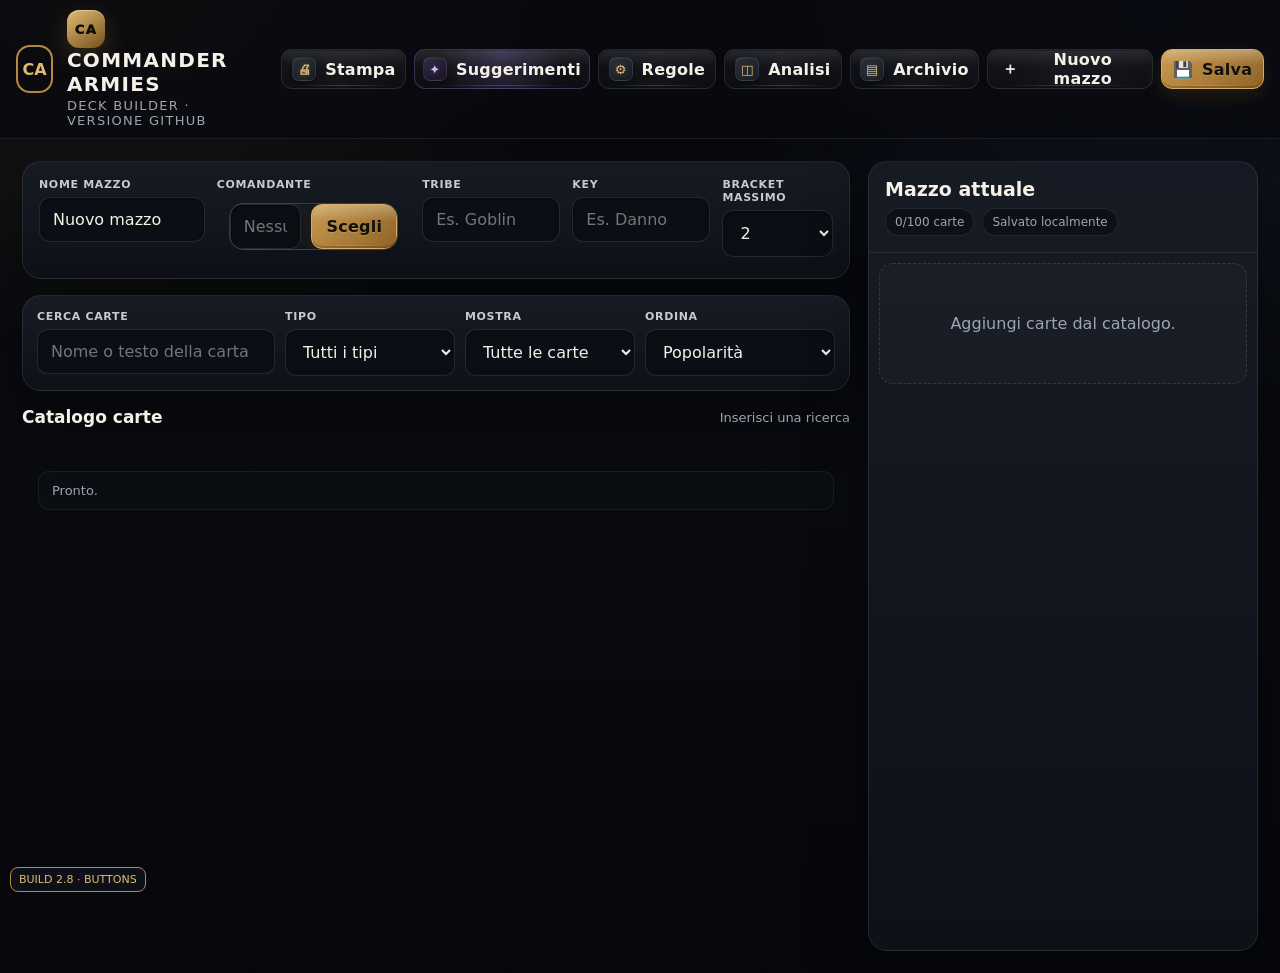
==== index.html @ be785c45 "Add files via upload" ====
<!doctype html>
<html lang="it">
<head>
<meta charset="UTF-8">
<meta name="viewport" content="width=device-width,initial-scale=1,viewport-fit=cover">
<meta name="theme-color" content="#0b0d12">
<title>Commander Armies</title>
<style>
:root{--bg:#090b10;--panel:#11141c;--panel2:#171b24;--line:#2d3340;--gold:#d5ad52;--gold2:#f0d58b;--text:#f4f0e6;--muted:#aaaebb;--shadow:0 16px 40px rgba(0,0,0,.35)}
*{box-sizing:border-box}html,body{margin:0;min-height:100%;background:radial-gradient(circle at 20% 0,#1a2030 0,#090b10 38%);color:var(--text);font-family:Inter,system-ui,-apple-system,BlinkMacSystemFont,"Segoe UI",sans-serif}button,input,select{font:inherit}button{cursor:pointer}.app{min-height:100vh}.topbar{position:sticky;top:0;z-index:30;display:flex;align-items:center;gap:14px;min-height:72px;padding:10px max(16px,env(safe-area-inset-left));border-bottom:1px solid var(--line);background:rgba(9,11,16,.92);backdrop-filter:blur(14px)}.brandmark{width:48px;height:48px;border:2px solid var(--gold);border-radius:14px;display:grid;place-items:center;color:var(--gold2);font-weight:900}.brand h1{font-size:20px;margin:0}.brand p{margin:2px 0 0;color:var(--muted);font-size:13px}.top-actions{margin-left:auto;display:flex;gap:8px}.btn{border:1px solid var(--line);background:var(--panel2);color:var(--text);border-radius:12px;padding:10px 14px}.btn.gold{background:linear-gradient(135deg,var(--gold),#9f762b);color:#111;font-weight:800;border-color:#e7c56f}.layout{display:grid;grid-template-columns:minmax(0,1fr) 390px;gap:18px;padding:18px;max-width:1680px;margin:auto}.panel{background:linear-gradient(180deg,rgba(23,27,36,.97),rgba(15,18,25,.97));border:1px solid var(--line);border-radius:18px;box-shadow:var(--shadow)}.setup{padding:16px;margin-bottom:16px}.setup-grid{display:grid;grid-template-columns:1.2fr 1.4fr 1fr 1fr .8fr;gap:12px}.field label{display:block;color:var(--muted);font-size:13px;margin:0 0 6px}.field input,.field select{width:100%;border:1px solid var(--line);background:#0d1016;color:var(--text);border-radius:12px;padding:12px 13px;outline:none}.commander-box{display:flex;gap:10px}.commander-box input{flex:1}.filters{padding:14px;display:grid;grid-template-columns:1fr 170px 170px 190px;gap:10px;margin-bottom:16px}.section-title{display:flex;align-items:center;justify-content:space-between;margin:0 0 10px}.section-title h2{font-size:17px;margin:0}.count{color:var(--muted);font-size:13px}.results{display:grid;grid-template-columns:repeat(auto-fill,minmax(170px,1fr));gap:12px}.card{overflow:hidden;background:#11151d;border:1px solid var(--line);border-radius:15px}.card img{display:block;width:100%;aspect-ratio:488/680;object-fit:cover;background:#20242c}.card-body{padding:10px}.card-name{font-weight:750;font-size:14px;min-height:36px}.card-type{color:var(--muted);font-size:12px;white-space:nowrap;overflow:hidden;text-overflow:ellipsis;margin:4px 0 10px}.card-actions{display:flex;gap:7px}.card-actions button{flex:1;padding:8px;border-radius:10px;border:1px solid var(--line);background:#1a1f29;color:var(--text)}.card-actions .add{background:linear-gradient(135deg,var(--gold),#aa7d2d);color:#111;font-weight:900}.deck{position:sticky;top:90px;height:calc(100vh - 110px);display:flex;flex-direction:column;overflow:hidden}.deck-head{padding:16px;border-bottom:1px solid var(--line)}.deck-head h2{margin:0;font-size:19px}.deck-meta{display:flex;gap:8px;flex-wrap:wrap;margin-top:8px}.pill{border:1px solid var(--line);background:#0d1016;border-radius:999px;padding:6px 9px;color:var(--muted);font-size:12px}.deck-list{overflow:auto;padding:10px 12px 90px}.group-title{position:sticky;top:0;background:#11141c;padding:9px 4px;color:var(--gold2);font-weight:800;border-bottom:1px solid var(--line)}.deck-row{display:grid;grid-template-columns:34px minmax(0,1fr) auto;gap:8px;align-items:center;padding:9px 2px;border-bottom:1px solid rgba(45,51,64,.65)}.qty{width:32px;height:32px;border-radius:9px;display:grid;place-items:center;background:#202632;color:var(--gold2);font-weight:800}.deck-card-name{white-space:nowrap;overflow:hidden;text-overflow:ellipsis;font-size:14px}.row-actions{display:flex;gap:5px}.iconbtn{width:31px;height:31px;border-radius:9px;border:1px solid var(--line);background:#191e27;color:var(--text)}.empty{padding:36px 18px;text-align:center;color:var(--muted)}.status{padding:10px 18px;color:var(--muted);font-size:13px}.modal{position:fixed;inset:0;z-index:100;background:rgba(0,0,0,.76);display:none;align-items:center;justify-content:center;padding:18px}.modal.open{display:flex}.modal-card{width:min(1040px,100%);max-height:88vh;display:flex;flex-direction:column;background:#11141c;border:1px solid var(--line);border-radius:18px;overflow:hidden}.modal-head{display:flex;align-items:center;gap:10px;padding:14px;border-bottom:1px solid var(--line)}.modal-head input{flex:1;padding:12px;border-radius:12px;border:1px solid var(--line);background:#0b0e14;color:var(--text)}.modal-results{overflow:auto;padding:14px;display:grid;grid-template-columns:repeat(auto-fill,minmax(160px,1fr));gap:12px}.loading{padding:30px;text-align:center;color:var(--muted)}.mobile-deck-button{display:none;position:fixed;right:16px;bottom:18px;z-index:60;border:0;border-radius:999px;padding:14px 18px;background:linear-gradient(135deg,var(--gold),#a77b2f);font-weight:900;color:#111;box-shadow:var(--shadow)}.badge{position:fixed;left:10px;bottom:8px;z-index:70;background:#0d1016;border:1px solid var(--gold);color:var(--gold2);padding:5px 8px;border-radius:8px;font-size:11px}
@media(max-width:1000px){.layout{grid-template-columns:1fr;padding:12px}.setup-grid{grid-template-columns:1fr 1fr}.deck{display:none;position:fixed;z-index:80;inset:0;top:0;height:100vh;border-radius:0}.deck.mobile-open{display:flex}.mobile-deck-button{display:block}.filters{grid-template-columns:1fr 1fr}.filters .search-field{grid-column:1/-1}}
@media(max-width:620px){.topbar{min-height:64px}.brandmark{width:42px;height:42px}.brand h1{font-size:17px}.brand p{display:none}.top-actions .label{display:none}.setup-grid{grid-template-columns:1fr}.filters{grid-template-columns:1fr}.filters .search-field{grid-column:auto}.results{grid-template-columns:repeat(2,minmax(0,1fr));gap:9px}.card-body{padding:8px}.card-name{font-size:13px}.card-type{font-size:11px}}

.validation-panel{padding:14px;margin-bottom:16px}
.validation-grid{display:grid;grid-template-columns:repeat(4,minmax(0,1fr));gap:9px}
.check{border:1px solid var(--line);border-radius:12px;padding:10px;background:#0d1016;font-size:13px}
.check.ok{border-color:rgba(91,209,139,.55)}
.check.bad{border-color:rgba(239,107,107,.55)}
.check b{display:block;margin-bottom:3px}
.check span{color:var(--muted);font-size:12px}
.archive-card{width:min(760px,100%)}
.archive-list{padding:14px;overflow:auto}
.archive-row{display:grid;grid-template-columns:minmax(0,1fr) auto;gap:10px;align-items:center;padding:12px;border:1px solid var(--line);border-radius:13px;margin-bottom:9px;background:#0d1016}
.archive-row h3{margin:0 0 3px;font-size:15px}.archive-row p{margin:0;color:var(--muted);font-size:12px}
.archive-actions{display:flex;gap:6px}
@media(max-width:800px){.validation-grid{grid-template-columns:1fr 1fr}}
@media(max-width:480px){.validation-grid{grid-template-columns:1fr}.archive-row{grid-template-columns:1fr}}


.detail-card{width:min(900px,100%)}
.detail-body{display:grid;grid-template-columns:minmax(220px,330px) 1fr;gap:18px;padding:18px;overflow:auto}
.detail-image-wrap img{width:100%;border-radius:16px;display:block;background:#20242c}
.detail-info{min-width:0}
.detail-line{display:grid;grid-template-columns:110px 1fr;gap:12px;padding:10px 0;border-bottom:1px solid var(--line)}
.detail-line span{color:var(--muted)}
.oracle-box{white-space:pre-wrap;line-height:1.45;padding:16px 0}
.legality-box{padding:12px;border:1px solid var(--line);border-radius:12px;background:#0d1016}
.legality-box.ok{border-color:rgba(91,209,139,.55)}
.legality-box.bad{border-color:rgba(239,107,107,.55)}
.card-copy{position:absolute;top:8px;right:8px;background:rgba(9,11,16,.9);border:1px solid var(--gold);color:var(--gold2);border-radius:999px;padding:5px 8px;font-size:12px;font-weight:900}
.card{position:relative}
.small-note{font-size:11px;color:var(--muted);margin-top:5px}
@media(max-width:700px){.detail-body{grid-template-columns:1fr}.detail-image-wrap{max-width:300px;margin:auto}}


.stats-card{width:min(900px,100%)}
.stats-body{padding:18px;overflow:auto}
.stats-summary{display:grid;grid-template-columns:repeat(4,minmax(0,1fr));gap:10px;margin-bottom:18px}
.stat-box{padding:14px;border:1px solid var(--line);border-radius:14px;background:#0d1016}
.stat-box b{display:block;font-size:23px;color:var(--gold2)}
.stat-box span{font-size:12px;color:var(--muted)}
.stats-section{margin-top:18px}.stats-section h3{font-size:15px;margin:0 0 10px}
.mana-curve{display:grid;grid-template-columns:repeat(8,1fr);gap:8px;align-items:end;min-height:190px;padding:14px;border:1px solid var(--line);border-radius:14px;background:#0d1016}
.mana-col{display:flex;flex-direction:column;align-items:center;justify-content:end;height:160px}
.mana-bar{width:100%;min-height:3px;border-radius:8px 8px 3px 3px;background:linear-gradient(180deg,var(--gold2),#8a6223)}
.mana-label{font-size:11px;color:var(--muted);margin-top:7px}.mana-value{font-size:11px;margin-bottom:5px}
.type-bars,.color-bars{display:grid;gap:8px}
.metric-row{display:grid;grid-template-columns:120px 1fr 38px;gap:10px;align-items:center}
.metric-name{font-size:12px;color:var(--muted)}
.metric-track{height:12px;border-radius:999px;background:#242a35;overflow:hidden}
.metric-fill{height:100%;background:linear-gradient(90deg,#8d6727,var(--gold2))}
.metric-value{text-align:right;font-size:12px}
.bulk-card{width:min(720px,100%)}
#bulkText{width:100%;min-height:360px;resize:vertical;background:#0b0e14;color:var(--text);border:1px solid var(--line);border-radius:14px;padding:14px;outline:none;font-family:ui-monospace,SFMono-Regular,Menlo,monospace}
#bulkText:focus{border-color:var(--gold)}
.bulk-progress{margin-top:10px;color:var(--muted);font-size:13px}
@media(max-width:650px){.stats-summary{grid-template-columns:1fr 1fr}.metric-row{grid-template-columns:90px 1fr 32px}}


.rules-card{width:min(900px,100%)}
.rules-body{padding:16px;overflow:auto}
.rules-tabs{display:flex;gap:8px;flex-wrap:wrap;margin-bottom:14px}
.rules-tabs .active{border-color:var(--gold);color:var(--gold2)}
.rule-pane{display:none}
.rule-pane.active{display:block}
.rule-pane h3{margin:0 0 6px}
.rule-pane textarea{width:100%;min-height:360px;resize:vertical;background:#0b0e14;color:var(--text);border:1px solid var(--line);border-radius:14px;padding:14px;outline:none;font-family:ui-monospace,SFMono-Regular,Menlo,monospace}
.rule-pane textarea:focus{border-color:var(--gold)}
.rule-reason{font-size:11px;color:var(--muted);margin-top:4px}
.legal-dot{display:inline-block;width:8px;height:8px;border-radius:50%;margin-right:6px}
.legal-dot.ok{background:var(--ok)}.legal-dot.bad{background:var(--bad)}.legal-dot.warn{background:var(--gold)}
.deck-row.invalid{background:rgba(239,107,107,.06)}
.deck-row.valid{background:rgba(91,209,139,.035)}
.validation-list{display:grid;gap:7px;margin-top:12px}
.validation-item{padding:9px 10px;border:1px solid var(--line);border-radius:10px;background:#0d1016}


.suggest-card{width:min(1180px,100%)}
.suggest-body{padding:16px;overflow:auto}
.bracket-pill{display:inline-block;border:1px solid var(--line);border-radius:999px;padding:3px 7px;font-size:10px;color:var(--gold2);margin-top:5px}


.print-card{width:min(760px,100%)}
.print-options{padding:16px;display:grid;grid-template-columns:1fr 1fr;gap:12px}
.print-option{text-align:left;padding:18px;border:1px solid var(--line);border-radius:14px;background:#0d1016;color:var(--text)}
.print-option:hover{border-color:var(--gold);transform:translateY(-1px)}
.print-option b{display:block;color:var(--gold2);margin-bottom:6px}
.print-option span{display:block;color:var(--muted);font-size:13px;line-height:1.4}
@media(max-width:620px){.print-options{grid-template-columns:1fr}}


/* BUILD 2.7 — VISUAL OVERHAUL */
:root{
  --bg:#080a0f;
  --surface:#11141b;
  --surface-2:#171b24;
  --surface-3:#202632;
  --text:#f5f1e8;
  --muted:#9da5b3;
  --line:rgba(255,255,255,.09);
  --gold:#b8893d;
  --gold2:#e0bb72;
  --ok:#61d49a;
  --bad:#f17878;
  --shadow:0 18px 60px rgba(0,0,0,.38);
}
html{scroll-behavior:smooth}
body.visual-overhaul{
  background:
    radial-gradient(circle at 10% -10%,rgba(184,137,61,.15),transparent 30%),
    radial-gradient(circle at 90% 0%,rgba(86,106,155,.12),transparent 28%),
    linear-gradient(180deg,#090b10,#080a0f 55%,#05070b);
  min-height:100vh;
}
body.visual-overhaul:before{
  content:"";
  position:fixed;inset:0;pointer-events:none;z-index:-1;
  background-image:linear-gradient(rgba(255,255,255,.018) 1px,transparent 1px),linear-gradient(90deg,rgba(255,255,255,.018) 1px,transparent 1px);
  background-size:34px 34px;
  mask-image:linear-gradient(to bottom,black,transparent 75%);
}
header{
  position:sticky;top:0;z-index:50;
  background:rgba(8,10,15,.78)!important;
  backdrop-filter:blur(18px);
  border-bottom:1px solid rgba(255,255,255,.08)!important;
  box-shadow:0 8px 30px rgba(0,0,0,.22);
}
.brand{
  letter-spacing:.08em;
  text-transform:uppercase;
}
.brand:before{
  content:"CA";
  display:grid;place-items:center;
  width:38px;height:38px;border-radius:12px;
  margin-right:11px;
  background:linear-gradient(145deg,#e2bd75,#76501b);
  color:#100d08;font-weight:1000;font-size:13px;
  box-shadow:inset 0 1px rgba(255,255,255,.35),0 8px 24px rgba(184,137,61,.25);
}
.build-badge{
  border:1px solid rgba(224,187,114,.25)!important;
  background:rgba(184,137,61,.1)!important;
  color:var(--gold2)!important;
}
.btn{
  min-height:40px;
  border-radius:11px!important;
  border:1px solid rgba(255,255,255,.09)!important;
  background:linear-gradient(180deg,rgba(255,255,255,.055),rgba(255,255,255,.025))!important;
  box-shadow:inset 0 1px rgba(255,255,255,.04);
  transition:.18s ease;
}
.btn:hover{transform:translateY(-1px);border-color:rgba(224,187,114,.38)!important}
.btn.gold{
  background:linear-gradient(135deg,#c99a4d,#8e6224)!important;
  color:#130f08!important;border-color:#d8ad63!important;font-weight:900;
}
main{max-width:1600px!important;padding:22px!important}
.panel{
  border-radius:19px!important;
  border:1px solid rgba(255,255,255,.085)!important;
  background:linear-gradient(180deg,rgba(24,28,37,.96),rgba(14,17,24,.98))!important;
  box-shadow:var(--shadow);
  overflow:hidden;
}
.panel-head{
  min-height:64px;
  padding:14px 17px!important;
  border-bottom:1px solid var(--line)!important;
  background:linear-gradient(180deg,rgba(255,255,255,.035),transparent);
}
.panel-head strong{font-size:15px;letter-spacing:.03em}
.field label{
  color:#c5cad3!important;
  font-size:11px!important;
  font-weight:800!important;
  letter-spacing:.06em;
  text-transform:uppercase;
}
input,select{
  min-height:44px!important;
  border-radius:11px!important;
  background:#0b0e14!important;
  border:1px solid rgba(255,255,255,.1)!important;
  color:var(--text)!important;
  box-shadow:inset 0 1px 4px rgba(0,0,0,.28);
}
input:focus,select:focus{
  border-color:rgba(224,187,114,.62)!important;
  box-shadow:0 0 0 3px rgba(184,137,61,.12)!important;
}
.setup{
  padding:16px!important;
  background:linear-gradient(180deg,rgba(184,137,61,.035),transparent);
}
.workspace{
  gap:18px!important;
  align-items:start;
}
.catalog-panel,.deck-panel{min-height:72vh}
.results{
  display:grid!important;
  grid-template-columns:repeat(auto-fill,minmax(190px,1fr))!important;
  gap:16px!important;
  padding:17px!important;
}
.card{
  border-radius:16px!important;
  background:linear-gradient(180deg,#1a1e27,#11151c)!important;
  border:1px solid rgba(255,255,255,.09)!important;
  box-shadow:0 12px 30px rgba(0,0,0,.3);
  overflow:hidden!important;
  transform:translateZ(0);
  transition:transform .2s ease,border-color .2s ease,box-shadow .2s ease;
}
.card:hover{
  transform:translateY(-4px);
  border-color:rgba(224,187,114,.38)!important;
  box-shadow:0 18px 38px rgba(0,0,0,.42);
}
.card>img{
  width:100%!important;
  aspect-ratio:488/680;
  object-fit:cover!important;
  background:#090b10;
}
.card-body{padding:12px!important}
.card-name{font-size:14px!important;font-weight:900!important;line-height:1.25}
.card-type{font-size:11px!important;min-height:28px;color:var(--muted)!important}
.card-actions{gap:8px!important;margin-top:10px!important}
.card-actions button{
  min-height:37px!important;border-radius:9px!important;
}
.card-actions .add{
  width:42px!important;font-size:20px!important;
  background:linear-gradient(135deg,#d3a653,#8b6025)!important;
  color:#130f08!important;
}
.card-copy{
  top:10px!important;right:10px!important;
  padding:6px 9px!important;
  box-shadow:0 5px 15px rgba(0,0,0,.35);
}
.bracket-pill{
  border:0!important;
  background:rgba(184,137,61,.12);
  padding:4px 8px!important;
}
.deck-panel{
  position:sticky;top:86px;
  max-height:calc(100vh - 108px);
  display:flex;flex-direction:column;
}
.deck-list{overflow:auto;padding:10px!important}
.deck-row{
  border-radius:11px!important;
  border:1px solid transparent!important;
  padding:10px!important;
  margin-bottom:6px;
  transition:.15s ease;
}
.deck-row:hover{background:rgba(255,255,255,.04)!important;border-color:rgba(255,255,255,.07)!important}
.deck-row.valid{border-left:3px solid rgba(97,212,154,.6)!important}
.deck-row.invalid{border-left:3px solid rgba(241,120,120,.7)!important}
.deck-card-name{font-weight:750!important;line-height:1.25}
.qty{
  width:31px;height:31px;border-radius:9px;
  display:grid;place-items:center;
  background:#090c11;color:var(--gold2);font-weight:900;
}
.iconbtn{
  width:31px!important;height:31px!important;border-radius:9px!important;
}
.commander-box{
  margin:12px!important;
  border-radius:15px!important;
  overflow:hidden;
  border:1px solid rgba(224,187,114,.24)!important;
  background:
    linear-gradient(135deg,rgba(184,137,61,.14),transparent 55%),
    #10141b!important;
}
.commander-box img{
  width:72px!important;height:100px!important;
  object-fit:cover!important;border-radius:10px!important;
  box-shadow:0 8px 22px rgba(0,0,0,.38);
}
.validation{
  margin:10px 12px 12px!important;
  border-radius:14px!important;
  background:#0b0e14!important;
}
.modal{
  backdrop-filter:blur(10px);
  background:rgba(2,4,8,.74)!important;
}
.modal-card{
  border-radius:21px!important;
  border:1px solid rgba(255,255,255,.12)!important;
  background:linear-gradient(180deg,#191e28,#0f1219)!important;
  box-shadow:0 30px 90px rgba(0,0,0,.62)!important;
}
.modal-head{
  min-height:68px;
  background:linear-gradient(180deg,rgba(255,255,255,.045),transparent);
}
.status{
  margin:0 16px 15px!important;
  padding:11px 13px!important;
  border-radius:11px;
  background:#0a0d12;
  border:1px solid rgba(255,255,255,.06);
}
.empty{
  grid-column:1/-1;
  padding:50px 20px!important;
  border:1px dashed rgba(255,255,255,.12);
  border-radius:14px;
  background:rgba(255,255,255,.018);
}
::-webkit-scrollbar{width:10px;height:10px}
::-webkit-scrollbar-track{background:#090b10}
::-webkit-scrollbar-thumb{background:#2a303b;border-radius:999px;border:2px solid #090b10}
::-webkit-scrollbar-thumb:hover{background:#3a4350}

/* mobile app-like navigation */
.mobile-nav{display:none}
@media(max-width:920px){
  body{padding-bottom:74px}
  header .actions .label{display:none}
  header .actions{gap:6px}
  header .actions .btn{width:42px;padding:0!important;font-size:0}
  header .actions .btn:first-letter{font-size:17px}
  main{padding:12px!important}
  .workspace{display:block!important}
  .catalog-panel,.deck-panel{min-height:auto}
  .deck-panel{
    position:relative;top:auto;max-height:none;margin-top:14px;
  }
  .results{grid-template-columns:repeat(2,minmax(0,1fr))!important;gap:10px!important;padding:10px!important}
  .card-body{padding:10px!important}
  .card-name{font-size:12px!important}
  .card-type{display:none}
  .card-actions button:first-child{font-size:11px}
  .setup{grid-template-columns:1fr 1fr!important}
  .mobile-nav{
    display:grid;grid-template-columns:1fr 1fr;
    position:fixed;left:10px;right:10px;bottom:10px;z-index:90;
    padding:7px;border-radius:17px;
    background:rgba(14,17,23,.9);backdrop-filter:blur(18px);
    border:1px solid rgba(255,255,255,.1);
    box-shadow:0 15px 45px rgba(0,0,0,.5);
  }
  .mobile-nav button{
    min-height:48px;border:0;background:transparent;color:var(--muted);font-weight:850;border-radius:12px;
  }
  .mobile-nav button.active{background:rgba(184,137,61,.15);color:var(--gold2)}
  body.mobile-deck .catalog-panel{display:none}
  body:not(.mobile-deck) .deck-panel{display:none}
}
@media(max-width:520px){
  header{padding:8px 10px!important}
  .brand{font-size:13px}
  .brand:before{width:34px;height:34px}
  .build-badge{display:none}
  .setup{grid-template-columns:1fr!important}
  .results{grid-template-columns:repeat(2,minmax(0,1fr))!important}
  .card-actions button:first-child{display:none}
  .card-actions .add{width:100%!important}
  .commander-box img{width:60px!important;height:84px!important}
}


/* BUILD 2.8 — GRAPHICAL BUTTON SYSTEM */
.btn{
  position:relative;
  display:inline-flex;
  align-items:center;
  justify-content:center;
  gap:9px;
  padding:0 14px!important;
  font-weight:850!important;
  letter-spacing:.015em;
  overflow:hidden;
  isolation:isolate;
}
.btn:before{
  content:"";
  position:absolute;
  inset:1px;
  border-radius:9px;
  background:
    linear-gradient(180deg,rgba(255,255,255,.08),transparent 42%),
    linear-gradient(90deg,transparent,rgba(255,255,255,.025),transparent);
  pointer-events:none;
  z-index:-1;
}
.btn:after{
  content:"";
  position:absolute;
  left:10%;right:10%;bottom:2px;
  height:1px;
  background:linear-gradient(90deg,transparent,rgba(224,187,114,.55),transparent);
  opacity:.45;
}
.btn:active{
  transform:translateY(1px)!important;
  box-shadow:inset 0 3px 7px rgba(0,0,0,.42)!important;
}
.btn-icon .ui-icon{
  display:grid;
  place-items:center;
  width:24px;height:24px;
  border-radius:7px;
  background:linear-gradient(145deg,#2b303a,#151922);
  border:1px solid rgba(255,255,255,.08);
  color:var(--gold2);
  text-shadow:0 1px 6px rgba(224,187,114,.25);
  box-shadow:inset 0 1px rgba(255,255,255,.06),0 3px 8px rgba(0,0,0,.28);
  font-size:13px;
  flex:0 0 auto;
}
.btn-arcane{
  border-color:rgba(128,109,194,.35)!important;
  background:
    radial-gradient(circle at 50% 0%,rgba(145,119,231,.22),transparent 65%),
    linear-gradient(180deg,rgba(255,255,255,.055),rgba(255,255,255,.025))!important;
}
.btn-arcane .ui-icon{
  color:#c9b8ff;
  background:linear-gradient(145deg,#312a49,#171421);
}
.btn.gold{
  text-shadow:0 1px rgba(255,255,255,.15);
  box-shadow:
    inset 0 1px rgba(255,255,255,.28),
    inset 0 -2px rgba(65,39,9,.28),
    0 7px 18px rgba(110,72,19,.26)!important;
}
.btn.gold:before{
  background:
    linear-gradient(180deg,rgba(255,255,255,.25),transparent 38%),
    repeating-linear-gradient(120deg,rgba(255,255,255,.025) 0 2px,transparent 2px 5px);
}
.btn-emblem:before{
  content:"◆";
  position:static;
  display:inline-grid;
  place-items:center;
  width:20px;height:20px;
  color:#2a1b08;
  font-size:10px;
  background:none;
}
.btn-action{
  border-color:rgba(224,187,114,.2)!important;
}
.card-actions .add{
  position:relative;
  border-radius:10px!important;
  border:1px solid #d5ab63!important;
  box-shadow:
    inset 0 1px rgba(255,255,255,.28),
    inset 0 -2px rgba(59,34,4,.3),
    0 6px 15px rgba(105,68,18,.28)!important;
  text-shadow:0 1px rgba(255,255,255,.18);
}
.card-actions .add:before{
  content:"+";
  font-size:23px;
  line-height:1;
}
.card-actions .add{
  font-size:0!important;
}
.card-actions .add:hover{
  filter:brightness(1.08);
  transform:translateY(-1px);
}
.iconbtn{
  position:relative;
  display:grid!important;
  place-items:center;
  border:1px solid rgba(255,255,255,.11)!important;
  background:linear-gradient(180deg,#282d37,#161a21)!important;
  color:#e8e4da!important;
  box-shadow:inset 0 1px rgba(255,255,255,.06),0 3px 8px rgba(0,0,0,.22);
  font-weight:900!important;
}
.iconbtn:hover{
  border-color:rgba(224,187,114,.38)!important;
  color:var(--gold2)!important;
}
.print-option{
  position:relative;
  overflow:hidden;
  min-height:120px;
  transition:.2s ease;
}
.print-option:before{
  content:"";
  position:absolute;
  width:72px;height:72px;
  right:-18px;bottom:-18px;
  border-radius:50%;
  background:radial-gradient(circle,rgba(184,137,61,.18),transparent 70%);
}
.print-option:hover{
  transform:translateY(-3px);
  box-shadow:0 14px 28px rgba(0,0,0,.28);
}
.rules-tabs .btn.active{
  background:
    linear-gradient(180deg,rgba(184,137,61,.24),rgba(184,137,61,.1))!important;
  border-color:rgba(224,187,114,.5)!important;
  color:var(--gold2)!important;
  box-shadow:inset 0 1px rgba(255,255,255,.09),0 5px 14px rgba(0,0,0,.2);
}
.mobile-nav button{
  display:flex;
  flex-direction:column;
  align-items:center;
  justify-content:center;
  gap:3px;
  font-size:11px;
}
.mobile-icon{
  display:block;
  font-size:19px;
  line-height:1;
}
.mobile-nav button.active{
  box-shadow:inset 0 0 0 1px rgba(224,187,114,.18);
}
@media(max-width:920px){
  header .actions .btn{
    font-size:initial!important;
  }
  header .actions .btn .ui-icon{
    width:27px;height:27px;
  }
  header .actions .btn .label{
    display:none;
  }
}

</style>
</head>
<body class="visual-overhaul">
<div class="app">
<header class="topbar"><div class="brandmark">CA</div><div class="brand"><h1>Commander Armies</h1><p>Deck builder · versione GitHub</p></div><div class="top-actions"><button class="btn btn-icon" id="printBtn"><span class="ui-icon">🖨</span><span class="label">Stampa</span></button>
      <button class="btn btn-icon btn-arcane" id="suggestBtn"><span class="ui-icon">✦</span><span class="label">Suggerimenti</span></button>
      <button class="btn btn-icon" id="rulesBtn"><span class="ui-icon">⚙</span><span class="label">Regole</span></button>
      <button class="btn btn-icon" id="statsBtn"><span class="ui-icon">◫</span><span class="label">Analisi</span></button>
      <button class="btn btn-icon" id="archiveBtn"><span class="ui-icon">▤</span><span class="label">Archivio</span></button>
      <button class="btn" id="newDeckBtn">＋ <span class="label">Nuovo mazzo</span></button><button class="btn gold" id="saveBtn">💾 <span class="label">Salva</span></button></div></header>
<main class="layout">
<section>
<div class="panel setup"><div class="setup-grid">
<div class="field"><label>Nome mazzo</label><input id="deckName" value="Nuovo mazzo"></div>
<div class="field"><label>Comandante</label><div class="commander-box"><input id="commanderName" placeholder="Nessun comandante" readonly><button class="btn gold" id="chooseCommanderBtn">Scegli</button></div></div>
<div class="field"><label>Tribe</label><input id="tribe" placeholder="Es. Goblin"></div>
<div class="field"><label>Key</label><input id="key" placeholder="Es. Danno"></div>
          <div class="field"><label>Bracket massimo</label><select id="bracket"><option value="1">1</option><option value="2" selected>2</option><option value="3">3</option><option value="4">4</option><option value="5">5</option></select></div>
</div></div>
<div class="panel filters"><div class="field search-field"><label>Cerca carte</label><input id="searchInput" placeholder="Nome o testo della carta"></div><div class="field"><label>Tipo</label><select id="typeFilter"><option value="">Tutti i tipi</option><option value="creature">Creature</option><option value="artifact">Artefatti</option><option value="enchantment">Incantesimi</option><option value="instant">Istantanei</option><option value="sorcery">Stregonerie</option><option value="planeswalker">Planeswalker</option><option value="land">Terre</option></select></div><div class="field"><label>Mostra</label><select id="validityFilter"><option value="">Tutte le carte</option><option value="valid">Solo valide</option><option value="invalid">Solo da controllare</option></select></div>
        <div class="field"><label>Ordina</label><select id="sortFilter"><option value="edhrec">Popolarità</option><option value="name">Nome</option><option value="cmc">Valore di mana</option><option value="released">Più recenti</option></select></div></div>
<div class="section-title"><h2>Catalogo carte</h2><span class="count" id="resultCount">Inserisci una ricerca</span></div><div class="results" id="results"></div><div class="status" id="status">Pronto.</div>
</section>
<aside class="panel deck" id="deckPanel"><div class="deck-head"><div style="display:flex;align-items:center;gap:8px"><div style="flex:1"><h2>Mazzo attuale</h2><div class="deck-meta"><span class="pill" id="deckCount">0/100 carte</span><span class="pill" id="saveState">Salvato localmente</span></div></div><button class="btn" id="closeDeckBtn" style="display:none">✕</button></div></div><div class="deck-list" id="deckList"><div class="empty">Aggiungi carte dal catalogo.</div></div></aside>
</main>
<button class="mobile-deck-button" id="mobileDeckBtn">Mazzo · <span id="mobileDeckCount">0</span>/100</button><div class="badge">BUILD 2.8 · BUTTONS</div>
</div>
<div class="modal" id="commanderModal"><div class="modal-card"><div class="modal-head"><input id="commanderSearch" placeholder="Cerca un comandante..."><select id="colorFilter" class="btn"><option value="">Tutti i colori</option><option value="W">Bianco</option><option value="U">Blu</option><option value="B">Nero</option><option value="R">Rosso</option><option value="G">Verde</option><option value="C">Incolore</option></select><button class="btn" id="closeModalBtn">✕</button></div><div class="modal-results" id="commanderResults"><div class="loading">Scrivi almeno 2 lettere per cercare.</div></div></div></div>






<div class="modal" id="printModal">
  <div class="modal-card print-card">
    <div class="modal-head">
      <div style="flex:1">
        <strong>Stampa ed esportazione</strong>
        <div style="font-size:12px;color:var(--muted);margin-top:3px">Decklist, proxy e report</div>
      </div>
      <button class="btn" id="closePrintBtn">✕</button>
    </div>
    <div class="print-options">
      <button class="print-option" id="printDecklistBtn">
        <b>Decklist stampabile</b>
        <span>Lista ordinata con comandante, Tribe, Key e bracket.</span>
      </button>
      <button class="print-option" id="printProxyBtn">
        <b>Foglio proxy</b>
        <span>Griglia di immagini pronta per la stampa.</span>
      </button>
      <button class="print-option" id="printValidationBtn">
        <b>Report di validazione</b>
        <span>Carte valide, non valide e relativa motivazione.</span>
      </button>
      <button class="print-option" id="exportFullBtn">
        <b>Esporta mazzo completo</b>
        <span>File JSON con mazzo e regole locali.</span>
      </button>
    </div>
  </div>
</div>

<div class="modal" id="suggestModal">
  <div class="modal-card suggest-card">
    <div class="modal-head">
      <div style="flex:1">
        <strong>Suggerimenti Commander Armies</strong>
        <div style="font-size:12px;color:var(--muted);margin-top:3px">Basati su Tribe, Key e comandante</div>
      </div>
      <button class="btn gold btn-emblem" id="refreshSuggestionsBtn">Aggiorna</button>
      <button class="btn" id="closeSuggestBtn">✕</button>
    </div>
    <div class="suggest-body">
      <div id="suggestStatus" class="status">Configura Tribe e Key per ottenere suggerimenti.</div>
      <div class="results" id="suggestResults"></div>
    </div>
  </div>
</div>

<div class="modal" id="rulesModal">
  <div class="modal-card rules-card">
    <div class="modal-head">
      <div style="flex:1">
        <strong>Regole Commander Armies</strong>
        <div style="font-size:12px;color:var(--muted);margin-top:3px">Database locale amministrabile</div>
      </div>
      <button class="btn" id="resetRulesBtn">Ripristina</button>
      <button class="btn gold btn-emblem" id="saveRulesBtn">Salva regole</button>
      <button class="btn" id="closeRulesBtn">✕</button>
    </div>
    <div class="rules-body">
      <div class="rules-tabs">
        <button class="btn active" data-rule-tab="keys">Keys</button>
        <button class="btn" data-rule-tab="evergreen">Evergreen</button>
        <button class="btn" data-rule-tab="aliases">Alias</button>
        <button class="btn" data-rule-tab="exceptions">Eccezioni</button>
        <button class="btn" data-rule-tab="banlist">Banlist</button>
        <button class="btn" data-rule-tab="brackets">Bracket</button>
      </div>
      <div class="rule-pane active" id="rule-keys">
        <h3>Keys</h3>
        <p class="small-note">Una riga per Key. Formato: Nome | termini separati da virgola</p>
        <textarea id="keysText"></textarea>
      </div>
      <div class="rule-pane" id="rule-evergreen">
        <h3>Evergreen</h3>
        <p class="small-note">Una carta per riga. Queste carte sono sempre ammesse.</p>
        <textarea id="evergreenText"></textarea>
      </div>
      <div class="rule-pane" id="rule-aliases">
        <h3>Alias di Tribe</h3>
        <p class="small-note">Formato: Tribe | alias1, alias2</p>
        <textarea id="aliasesText"></textarea>
      </div>
      <div class="rule-pane" id="rule-exceptions">
        <h3>Eccezioni</h3>
        <p class="small-note">Formato: Nome carta | allow oppure deny</p>
        <textarea id="exceptionsText"></textarea>
      </div>
      <div class="rule-pane" id="rule-banlist">
        <h3>Banlist</h3>
        <p class="small-note">Una carta per riga.</p>
        <textarea id="banlistText"></textarea>
      </div>
      <div class="rule-pane" id="rule-brackets">
        <h3>Bracket delle carte</h3>
        <p class="small-note">Formato: Nome carta | numero bracket</p>
        <textarea id="bracketsText"></textarea>
      </div>
    </div>
  </div>
</div>

<div class="modal" id="statsModal">
  <div class="modal-card stats-card">
    <div class="modal-head">
      <div style="flex:1"><strong>Analisi del mazzo</strong><div style="font-size:12px;color:var(--muted);margin-top:3px">Statistiche aggiornate automaticamente</div></div>
      <button class="btn" id="closeStatsBtn">✕</button>
    </div>
    <div class="stats-body">
      <div class="stats-summary" id="statsSummary"></div>
      <div class="stats-section"><h3>Curva di mana</h3><div class="mana-curve" id="manaCurve"></div></div>
      <div class="stats-section"><h3>Tipi di carta</h3><div class="type-bars" id="typeBars"></div></div>
      <div class="stats-section"><h3>Distribuzione colori</h3><div class="color-bars" id="colorBars"></div></div>
    </div>
  </div>
</div>

<div class="modal" id="bulkModal">
  <div class="modal-card bulk-card">
    <div class="modal-head">
      <div style="flex:1"><strong>Importa una lista</strong><div style="font-size:12px;color:var(--muted);margin-top:3px">Formato: 1 Nome della carta</div></div>
      <button class="btn gold btn-emblem" id="runBulkImportBtn">Importa</button>
      <button class="btn" id="closeBulkBtn">✕</button>
    </div>
    <div style="padding:16px">
      <textarea id="bulkText" placeholder="1 Sol Ring&#10;1 Arcane Signet&#10;10 Swamp"></textarea>
      <div class="bulk-progress" id="bulkProgress">Le carte verranno cercate su Scryfall.</div>
    </div>
  </div>
</div>

<div class="modal" id="cardModal">
  <div class="modal-card detail-card">
    <div class="modal-head">
      <div style="flex:1"><strong id="detailTitle">Dettagli carta</strong></div>
      <button class="btn gold" id="detailAddBtn">＋ Aggiungi</button>
      <button class="btn" id="closeCardModalBtn">✕</button>
    </div>
    <div class="detail-body">
      <div class="detail-image-wrap"><img id="detailImage" alt=""></div>
      <div class="detail-info">
        <div class="detail-line"><span>Tipo</span><b id="detailType"></b></div>
        <div class="detail-line"><span>Costo</span><b id="detailMana"></b></div>
        <div class="detail-line"><span>Identità</span><b id="detailIdentity"></b></div>
        <div class="oracle-box" id="detailOracle"></div>
        <div class="legality-box" id="detailLegality"></div>
      </div>
    </div>
  </div>
</div>

<div class="modal" id="archiveModal">
  <div class="modal-card archive-card">
    <div class="modal-head">
      <div style="flex:1">
        <strong>Archivio mazzi</strong>
        <div style="font-size:12px;color:var(--muted);margin-top:3px">Salvati sul dispositivo</div>
      </div>
      <button class="btn btn-action" id="exportTxtBtn">Esporta lista</button>
      <button class="btn btn-action" id="bulkImportBtn">Importa lista</button>
      <button class="btn btn-action" id="exportBtn">Esporta JSON</button>
      <label class="btn" style="cursor:pointer">Importa JSON<input id="importInput" type="file" accept=".json,application/json" hidden></label>
      <button class="btn" id="closeArchiveBtn">✕</button>
    </div>
    <div class="archive-list" id="archiveList"></div>
  </div>
</div>

<script>
const $=s=>document.querySelector(s);const state={deck:{name:"Nuovo mazzo",commander:null,tribe:"",key:"",cards:{}}};let searchTimer,commanderTimer;
function imgOf(c){return c.image_uris?.normal||c.card_faces?.[0]?.image_uris?.normal||""}
function typeGroup(c){const t=(c.type_line||"").toLowerCase();if(t.includes("land"))return"Terre";if(t.includes("creature"))return"Creature";if(t.includes("artifact"))return"Artefatti";if(t.includes("enchantment"))return"Incantesimi";if(t.includes("instant"))return"Istantanei";if(t.includes("sorcery"))return"Stregonerie";if(t.includes("planeswalker"))return"Planeswalker";return"Altro"}

function allDeckCards(){
  const arr=Object.values(state.deck.cards||{}).map(c=>({...c}));
  if(state.deck.commander)arr.push({...state.deck.commander,qty:1,commander:true});
  return arr;
}
function manaValue(c){
  const v=Number(c.cmc);
  return Number.isFinite(v)?v:0;
}
function renderStats(){
  const cards=allDeckCards();
  const total=cards.reduce((n,c)=>n+(c.qty||1),0);
  const nonlands=cards.filter(c=>!(c.type_line||"").toLowerCase().includes("land"));
  const weighted=nonlands.reduce((n,c)=>n+manaValue(c)*(c.qty||1),0);
  const nonlandCount=nonlands.reduce((n,c)=>n+(c.qty||1),0);
  const avg=nonlandCount?weighted/nonlandCount:0;
  const lands=cards.filter(c=>(c.type_line||"").toLowerCase().includes("land")).reduce((n,c)=>n+(c.qty||1),0);
  const creatures=cards.filter(c=>(c.type_line||"").toLowerCase().includes("creature")).reduce((n,c)=>n+(c.qty||1),0);
  $("#statsSummary").innerHTML=`
    <div class="stat-box"><b>${total}</b><span>Carte totali</span></div>
    <div class="stat-box"><b>${lands}</b><span>Terre</span></div>
    <div class="stat-box"><b>${creatures}</b><span>Creature</span></div>
    <div class="stat-box"><b>${avg.toFixed(2)}</b><span>Mana medio, senza terre</span></div>`;
  const curve=Array(8).fill(0);
  cards.forEach(c=>{
    if((c.type_line||"").toLowerCase().includes("land"))return;
    const i=Math.min(7,Math.floor(manaValue(c)));curve[i]+=c.qty||1;
  });
  const max=Math.max(1,...curve);
  $("#manaCurve").innerHTML=curve.map((v,i)=>`
    <div class="mana-col"><div class="mana-value">${v}</div><div class="mana-bar" style="height:${Math.max(v?5:0,v/max*125)}px"></div><div class="mana-label">${i===7?"7+":i}</div></div>`).join("");
  const typeCounts={};
  cards.forEach(c=>{const g=typeGroup(c);typeCounts[g]=(typeCounts[g]||0)+(c.qty||1)});
  renderMetrics("#typeBars",typeCounts);
  const colors={W:0,U:0,B:0,R:0,G:0,C:0};
  cards.forEach(c=>{
    const ids=c.color_identity||[];
    if(!ids.length)colors.C+=(c.qty||1);
    else ids.forEach(x=>colors[x]=(colors[x]||0)+(c.qty||1));
  });
  renderMetrics("#colorBars",{"Bianco":colors.W,"Blu":colors.U,"Nero":colors.B,"Rosso":colors.R,"Verde":colors.G,"Incolore":colors.C});
}
function renderMetrics(selector,obj){
  const max=Math.max(1,...Object.values(obj));
  $(selector).innerHTML=Object.entries(obj).sort((a,b)=>b[1]-a[1]).map(([k,v])=>`
    <div class="metric-row"><div class="metric-name">${k}</div><div class="metric-track"><div class="metric-fill" style="width:${v/max*100}%"></div></div><div class="metric-value">${v}</div></div>`).join("");
}
function exportTextDeck(){
  const lines=[];
  if(state.deck.commander)lines.push("// COMMANDER",`1 ${state.deck.commander.name}`,"");
  const grouped={};
  Object.values(state.deck.cards||{}).forEach(c=>(grouped[typeGroup(c)]??=[]).push(c));
  Object.entries(grouped).forEach(([g,list])=>{
    lines.push(`// ${g.toUpperCase()}`);
    list.sort((a,b)=>a.name.localeCompare(b.name)).forEach(c=>lines.push(`${c.qty} ${c.name}`));
    lines.push("");
  });
  const blob=new Blob([lines.join("\n")],{type:"text/plain;charset=utf-8"});
  const a=document.createElement("a");a.href=URL.createObjectURL(blob);a.download=(state.deck.name||"mazzo").replace(/[^\w\-]+/g,"-")+".txt";a.click();URL.revokeObjectURL(a.href);
}
async function importBulkList(){
  const raw=$("#bulkText").value.trim();
  if(!raw){$("#bulkProgress").textContent="Inserisci almeno una carta.";return}
  const rows=raw.split(/\n+/).map(x=>x.trim()).filter(Boolean).filter(x=>!x.startsWith("//"));
  const parsed=rows.map(line=>{
    const m=line.match(/^(\d+)\s+(.+)$/);return m?{qty:Number(m[1]),name:m[2].trim()}:{qty:1,name:line};
  });
  $("#bulkProgress").textContent=`Importazione di ${parsed.length} righe…`;
  let ok=0,missing=[];
  for(let i=0;i<parsed.length;i++){
    const item=parsed[i];
    $("#bulkProgress").textContent=`${i+1}/${parsed.length}: ${item.name}`;
    try{
      const r=await fetch(`https://api.scryfall.com/cards/named?exact=${encodeURIComponent(item.name)}`);
      const c=await r.json();if(!r.ok)throw new Error();
      const check=preliminaryLegality(c); const army=armyLegality(c);
      if(!check.ok && !isBasicLand(c) && item.qty>1)item.qty=1;
      state.deck.cards[c.id]={...c,qty:item.qty};ok++;
    }catch(e){missing.push(item.name)}
    await new Promise(res=>setTimeout(res,80));
  }
  renderDeck();saveDeck();
  $("#bulkProgress").textContent=`Importate ${ok} carte.${missing.length?" Non trovate: "+missing.join(", "):""}`;
}


async function loadSuggestions(){
  const tribe=(state.deck.tribe||"").trim(), key=(state.deck.key||"").trim();
  if(!tribe&&!key){$("#suggestStatus").textContent="Configura almeno Tribe o Key.";$("#suggestResults").innerHTML="";return}
  $("#suggestStatus").textContent="Ricerca suggerimenti…";$("#suggestResults").innerHTML="";
  const r=getRules();
  const terms=(r.keys?.[key]||[]).slice(0,3);
  let query=`game:paper`;
  if(tribe)query+=` (${tribe} or oracle:${tribe})`;
  if(terms.length)query+=` (${terms.map(t=>`oracle:"${t}"`).join(" or ")})`;
  if(state.deck.commander?.color_identity?.length)query+=` id<=${state.deck.commander.color_identity.join("")}`;
  try{
    const res=await fetch(`https://api.scryfall.com/cards/search?q=${encodeURIComponent(query)}&order=edhrec&unique=cards`);
    const data=await res.json();if(!res.ok)throw new Error(data.details||"Nessun suggerimento");
    const filtered=data.data.filter(c=>armyLegality(c).ok===true && !state.deck.cards?.[c.id]).slice(0,24);
    $("#suggestResults").innerHTML=filtered.length?filtered.map(c=>cardHTML(c)).join(""):'<div class="empty">Nessun suggerimento valido trovato.</div>';
    $("#suggestStatus").textContent=`${filtered.length} suggerimenti disponibili.`;
  }catch(e){$("#suggestStatus").textContent=e.message;$("#suggestResults").innerHTML='<div class="empty">Modifica Tribe, Key o regole e riprova.</div>'}
}


function escHtml(s){
  return String(s??"").replace(/[&<>"']/g,m=>({"&":"&amp;","<":"&lt;",">":"&gt;","\"":"&quot;","'":"&#39;"}[m]));
}
function openPrintDocument(title, body, extraCss=""){
  const w=window.open("","_blank");
  if(!w){alert("Il browser ha bloccato la finestra di stampa.");return}
  w.document.write(`<!doctype html><html lang="it"><head><meta charset="utf-8"><meta name="viewport" content="width=device-width">
  <title>${escHtml(title)}</title><style>
  *{box-sizing:border-box}body{font-family:Arial,sans-serif;color:#111;margin:24px}h1,h2,h3{margin:0 0 10px}
  .meta{margin:0 0 18px;color:#444}.group{margin:20px 0}.row{display:grid;grid-template-columns:42px 1fr;gap:8px;padding:5px 0;border-bottom:1px solid #ddd}
  .ok{color:#146c3b}.bad{color:#a32020}.warn{color:#8a6511}
  @page{margin:12mm}${extraCss}
/* BUILD 2.7 — VISUAL OVERHAUL */
:root{
  --bg:#080a0f;
  --surface:#11141b;
  --surface-2:#171b24;
  --surface-3:#202632;
  --text:#f5f1e8;
  --muted:#9da5b3;
  --line:rgba(255,255,255,.09);
  --gold:#b8893d;
  --gold2:#e0bb72;
  --ok:#61d49a;
  --bad:#f17878;
  --shadow:0 18px 60px rgba(0,0,0,.38);
}
html{scroll-behavior:smooth}
body.visual-overhaul{
  background:
    radial-gradient(circle at 10% -10%,rgba(184,137,61,.15),transparent 30%),
    radial-gradient(circle at 90% 0%,rgba(86,106,155,.12),transparent 28%),
    linear-gradient(180deg,#090b10,#080a0f 55%,#05070b);
  min-height:100vh;
}
body.visual-overhaul:before{
  content:"";
  position:fixed;inset:0;pointer-events:none;z-index:-1;
  background-image:linear-gradient(rgba(255,255,255,.018) 1px,transparent 1px),linear-gradient(90deg,rgba(255,255,255,.018) 1px,transparent 1px);
  background-size:34px 34px;
  mask-image:linear-gradient(to bottom,black,transparent 75%);
}
header{
  position:sticky;top:0;z-index:50;
  background:rgba(8,10,15,.78)!important;
  backdrop-filter:blur(18px);
  border-bottom:1px solid rgba(255,255,255,.08)!important;
  box-shadow:0 8px 30px rgba(0,0,0,.22);
}
.brand{
  letter-spacing:.08em;
  text-transform:uppercase;
}
.brand:before{
  content:"CA";
  display:grid;place-items:center;
  width:38px;height:38px;border-radius:12px;
  margin-right:11px;
  background:linear-gradient(145deg,#e2bd75,#76501b);
  color:#100d08;font-weight:1000;font-size:13px;
  box-shadow:inset 0 1px rgba(255,255,255,.35),0 8px 24px rgba(184,137,61,.25);
}
.build-badge{
  border:1px solid rgba(224,187,114,.25)!important;
  background:rgba(184,137,61,.1)!important;
  color:var(--gold2)!important;
}
.btn{
  min-height:40px;
  border-radius:11px!important;
  border:1px solid rgba(255,255,255,.09)!important;
  background:linear-gradient(180deg,rgba(255,255,255,.055),rgba(255,255,255,.025))!important;
  box-shadow:inset 0 1px rgba(255,255,255,.04);
  transition:.18s ease;
}
.btn:hover{transform:translateY(-1px);border-color:rgba(224,187,114,.38)!important}
.btn.gold{
  background:linear-gradient(135deg,#c99a4d,#8e6224)!important;
  color:#130f08!important;border-color:#d8ad63!important;font-weight:900;
}
main{max-width:1600px!important;padding:22px!important}
.panel{
  border-radius:19px!important;
  border:1px solid rgba(255,255,255,.085)!important;
  background:linear-gradient(180deg,rgba(24,28,37,.96),rgba(14,17,24,.98))!important;
  box-shadow:var(--shadow);
  overflow:hidden;
}
.panel-head{
  min-height:64px;
  padding:14px 17px!important;
  border-bottom:1px solid var(--line)!important;
  background:linear-gradient(180deg,rgba(255,255,255,.035),transparent);
}
.panel-head strong{font-size:15px;letter-spacing:.03em}
.field label{
  color:#c5cad3!important;
  font-size:11px!important;
  font-weight:800!important;
  letter-spacing:.06em;
  text-transform:uppercase;
}
input,select{
  min-height:44px!important;
  border-radius:11px!important;
  background:#0b0e14!important;
  border:1px solid rgba(255,255,255,.1)!important;
  color:var(--text)!important;
  box-shadow:inset 0 1px 4px rgba(0,0,0,.28);
}
input:focus,select:focus{
  border-color:rgba(224,187,114,.62)!important;
  box-shadow:0 0 0 3px rgba(184,137,61,.12)!important;
}
.setup{
  padding:16px!important;
  background:linear-gradient(180deg,rgba(184,137,61,.035),transparent);
}
.workspace{
  gap:18px!important;
  align-items:start;
}
.catalog-panel,.deck-panel{min-height:72vh}
.results{
  display:grid!important;
  grid-template-columns:repeat(auto-fill,minmax(190px,1fr))!important;
  gap:16px!important;
  padding:17px!important;
}
.card{
  border-radius:16px!important;
  background:linear-gradient(180deg,#1a1e27,#11151c)!important;
  border:1px solid rgba(255,255,255,.09)!important;
  box-shadow:0 12px 30px rgba(0,0,0,.3);
  overflow:hidden!important;
  transform:translateZ(0);
  transition:transform .2s ease,border-color .2s ease,box-shadow .2s ease;
}
.card:hover{
  transform:translateY(-4px);
  border-color:rgba(224,187,114,.38)!important;
  box-shadow:0 18px 38px rgba(0,0,0,.42);
}
.card>img{
  width:100%!important;
  aspect-ratio:488/680;
  object-fit:cover!important;
  background:#090b10;
}
.card-body{padding:12px!important}
.card-name{font-size:14px!important;font-weight:900!important;line-height:1.25}
.card-type{font-size:11px!important;min-height:28px;color:var(--muted)!important}
.card-actions{gap:8px!important;margin-top:10px!important}
.card-actions button{
  min-height:37px!important;border-radius:9px!important;
}
.card-actions .add{
  width:42px!important;font-size:20px!important;
  background:linear-gradient(135deg,#d3a653,#8b6025)!important;
  color:#130f08!important;
}
.card-copy{
  top:10px!important;right:10px!important;
  padding:6px 9px!important;
  box-shadow:0 5px 15px rgba(0,0,0,.35);
}
.bracket-pill{
  border:0!important;
  background:rgba(184,137,61,.12);
  padding:4px 8px!important;
}
.deck-panel{
  position:sticky;top:86px;
  max-height:calc(100vh - 108px);
  display:flex;flex-direction:column;
}
.deck-list{overflow:auto;padding:10px!important}
.deck-row{
  border-radius:11px!important;
  border:1px solid transparent!important;
  padding:10px!important;
  margin-bottom:6px;
  transition:.15s ease;
}
.deck-row:hover{background:rgba(255,255,255,.04)!important;border-color:rgba(255,255,255,.07)!important}
.deck-row.valid{border-left:3px solid rgba(97,212,154,.6)!important}
.deck-row.invalid{border-left:3px solid rgba(241,120,120,.7)!important}
.deck-card-name{font-weight:750!important;line-height:1.25}
.qty{
  width:31px;height:31px;border-radius:9px;
  display:grid;place-items:center;
  background:#090c11;color:var(--gold2);font-weight:900;
}
.iconbtn{
  width:31px!important;height:31px!important;border-radius:9px!important;
}
.commander-box{
  margin:12px!important;
  border-radius:15px!important;
  overflow:hidden;
  border:1px solid rgba(224,187,114,.24)!important;
  background:
    linear-gradient(135deg,rgba(184,137,61,.14),transparent 55%),
    #10141b!important;
}
.commander-box img{
  width:72px!important;height:100px!important;
  object-fit:cover!important;border-radius:10px!important;
  box-shadow:0 8px 22px rgba(0,0,0,.38);
}
.validation{
  margin:10px 12px 12px!important;
  border-radius:14px!important;
  background:#0b0e14!important;
}
.modal{
  backdrop-filter:blur(10px);
  background:rgba(2,4,8,.74)!important;
}
.modal-card{
  border-radius:21px!important;
  border:1px solid rgba(255,255,255,.12)!important;
  background:linear-gradient(180deg,#191e28,#0f1219)!important;
  box-shadow:0 30px 90px rgba(0,0,0,.62)!important;
}
.modal-head{
  min-height:68px;
  background:linear-gradient(180deg,rgba(255,255,255,.045),transparent);
}
.status{
  margin:0 16px 15px!important;
  padding:11px 13px!important;
  border-radius:11px;
  background:#0a0d12;
  border:1px solid rgba(255,255,255,.06);
}
.empty{
  grid-column:1/-1;
  padding:50px 20px!important;
  border:1px dashed rgba(255,255,255,.12);
  border-radius:14px;
  background:rgba(255,255,255,.018);
}
::-webkit-scrollbar{width:10px;height:10px}
::-webkit-scrollbar-track{background:#090b10}
::-webkit-scrollbar-thumb{background:#2a303b;border-radius:999px;border:2px solid #090b10}
::-webkit-scrollbar-thumb:hover{background:#3a4350}

/* mobile app-like navigation */
.mobile-nav{display:none}
@media(max-width:920px){
  body{padding-bottom:74px}
  header .actions .label{display:none}
  header .actions{gap:6px}
  header .actions .btn{width:42px;padding:0!important;font-size:0}
  header .actions .btn:first-letter{font-size:17px}
  main{padding:12px!important}
  .workspace{display:block!important}
  .catalog-panel,.deck-panel{min-height:auto}
  .deck-panel{
    position:relative;top:auto;max-height:none;margin-top:14px;
  }
  .results{grid-template-columns:repeat(2,minmax(0,1fr))!important;gap:10px!important;padding:10px!important}
  .card-body{padding:10px!important}
  .card-name{font-size:12px!important}
  .card-type{display:none}
  .card-actions button:first-child{font-size:11px}
  .setup{grid-template-columns:1fr 1fr!important}
  .mobile-nav{
    display:grid;grid-template-columns:1fr 1fr;
    position:fixed;left:10px;right:10px;bottom:10px;z-index:90;
    padding:7px;border-radius:17px;
    background:rgba(14,17,23,.9);backdrop-filter:blur(18px);
    border:1px solid rgba(255,255,255,.1);
    box-shadow:0 15px 45px rgba(0,0,0,.5);
  }
  .mobile-nav button{
    min-height:48px;border:0;background:transparent;color:var(--muted);font-weight:850;border-radius:12px;
  }
  .mobile-nav button.active{background:rgba(184,137,61,.15);color:var(--gold2)}
  body.mobile-deck .catalog-panel{display:none}
  body:not(.mobile-deck) .deck-panel{display:none}
}
@media(max-width:520px){
  header{padding:8px 10px!important}
  .brand{font-size:13px}
  .brand:before{width:34px;height:34px}
  .build-badge{display:none}
  .setup{grid-template-columns:1fr!important}
  .results{grid-template-columns:repeat(2,minmax(0,1fr))!important}
  .card-actions button:first-child{display:none}
  .card-actions .add{width:100%!important}
  .commander-box img{width:60px!important;height:84px!important}
}


/* BUILD 2.8 — GRAPHICAL BUTTON SYSTEM */
.btn{
  position:relative;
  display:inline-flex;
  align-items:center;
  justify-content:center;
  gap:9px;
  padding:0 14px!important;
  font-weight:850!important;
  letter-spacing:.015em;
  overflow:hidden;
  isolation:isolate;
}
.btn:before{
  content:"";
  position:absolute;
  inset:1px;
  border-radius:9px;
  background:
    linear-gradient(180deg,rgba(255,255,255,.08),transparent 42%),
    linear-gradient(90deg,transparent,rgba(255,255,255,.025),transparent);
  pointer-events:none;
  z-index:-1;
}
.btn:after{
  content:"";
  position:absolute;
  left:10%;right:10%;bottom:2px;
  height:1px;
  background:linear-gradient(90deg,transparent,rgba(224,187,114,.55),transparent);
  opacity:.45;
}
.btn:active{
  transform:translateY(1px)!important;
  box-shadow:inset 0 3px 7px rgba(0,0,0,.42)!important;
}
.btn-icon .ui-icon{
  display:grid;
  place-items:center;
  width:24px;height:24px;
  border-radius:7px;
  background:linear-gradient(145deg,#2b303a,#151922);
  border:1px solid rgba(255,255,255,.08);
  color:var(--gold2);
  text-shadow:0 1px 6px rgba(224,187,114,.25);
  box-shadow:inset 0 1px rgba(255,255,255,.06),0 3px 8px rgba(0,0,0,.28);
  font-size:13px;
  flex:0 0 auto;
}
.btn-arcane{
  border-color:rgba(128,109,194,.35)!important;
  background:
    radial-gradient(circle at 50% 0%,rgba(145,119,231,.22),transparent 65%),
    linear-gradient(180deg,rgba(255,255,255,.055),rgba(255,255,255,.025))!important;
}
.btn-arcane .ui-icon{
  color:#c9b8ff;
  background:linear-gradient(145deg,#312a49,#171421);
}
.btn.gold{
  text-shadow:0 1px rgba(255,255,255,.15);
  box-shadow:
    inset 0 1px rgba(255,255,255,.28),
    inset 0 -2px rgba(65,39,9,.28),
    0 7px 18px rgba(110,72,19,.26)!important;
}
.btn.gold:before{
  background:
    linear-gradient(180deg,rgba(255,255,255,.25),transparent 38%),
    repeating-linear-gradient(120deg,rgba(255,255,255,.025) 0 2px,transparent 2px 5px);
}
.btn-emblem:before{
  content:"◆";
  position:static;
  display:inline-grid;
  place-items:center;
  width:20px;height:20px;
  color:#2a1b08;
  font-size:10px;
  background:none;
}
.btn-action{
  border-color:rgba(224,187,114,.2)!important;
}
.card-actions .add{
  position:relative;
  border-radius:10px!important;
  border:1px solid #d5ab63!important;
  box-shadow:
    inset 0 1px rgba(255,255,255,.28),
    inset 0 -2px rgba(59,34,4,.3),
    0 6px 15px rgba(105,68,18,.28)!important;
  text-shadow:0 1px rgba(255,255,255,.18);
}
.card-actions .add:before{
  content:"+";
  font-size:23px;
  line-height:1;
}
.card-actions .add{
  font-size:0!important;
}
.card-actions .add:hover{
  filter:brightness(1.08);
  transform:translateY(-1px);
}
.iconbtn{
  position:relative;
  display:grid!important;
  place-items:center;
  border:1px solid rgba(255,255,255,.11)!important;
  background:linear-gradient(180deg,#282d37,#161a21)!important;
  color:#e8e4da!important;
  box-shadow:inset 0 1px rgba(255,255,255,.06),0 3px 8px rgba(0,0,0,.22);
  font-weight:900!important;
}
.iconbtn:hover{
  border-color:rgba(224,187,114,.38)!important;
  color:var(--gold2)!important;
}
.print-option{
  position:relative;
  overflow:hidden;
  min-height:120px;
  transition:.2s ease;
}
.print-option:before{
  content:"";
  position:absolute;
  width:72px;height:72px;
  right:-18px;bottom:-18px;
  border-radius:50%;
  background:radial-gradient(circle,rgba(184,137,61,.18),transparent 70%);
}
.print-option:hover{
  transform:translateY(-3px);
  box-shadow:0 14px 28px rgba(0,0,0,.28);
}
.rules-tabs .btn.active{
  background:
    linear-gradient(180deg,rgba(184,137,61,.24),rgba(184,137,61,.1))!important;
  border-color:rgba(224,187,114,.5)!important;
  color:var(--gold2)!important;
  box-shadow:inset 0 1px rgba(255,255,255,.09),0 5px 14px rgba(0,0,0,.2);
}
.mobile-nav button{
  display:flex;
  flex-direction:column;
  align-items:center;
  justify-content:center;
  gap:3px;
  font-size:11px;
}
.mobile-icon{
  display:block;
  font-size:19px;
  line-height:1;
}
.mobile-nav button.active{
  box-shadow:inset 0 0 0 1px rgba(224,187,114,.18);
}
@media(max-width:920px){
  header .actions .btn{
    font-size:initial!important;
  }
  header .actions .btn .ui-icon{
    width:27px;height:27px;
  }
  header .actions .btn .label{
    display:none;
  }
}

</style></head><body class="visual-overhaul">${body}<script>setTimeout(()=>window.print(),250)<\/script>
<nav class="mobile-nav" aria-label="Navigazione mobile">
  <button id="mobileCatalogBtn" class="active"><span class="mobile-icon">▦</span><span>Catalogo</span></button>
  <button id="mobileDeckBtn"><span class="mobile-icon">🂠</span><span>Mazzo</span></button>
</nav>

</body></html>`);
  w.document.close();
}
function printDecklist(){
  const d=state.deck, groups={};
  Object.values(d.cards||{}).forEach(c=>(groups[typeGroup(c)]??=[]).push(c));
  const body=`<h1>${escHtml(d.name||"Mazzo")}</h1>
  <div class="meta"><b>Comandante:</b> ${escHtml(d.commander?.name||"—")} · <b>Tribe:</b> ${escHtml(d.tribe||"—")} · <b>Key:</b> ${escHtml(d.key||"—")} · <b>Bracket:</b> ${d.bracket||2}</div>
  ${d.commander?`<div class="group"><h2>Comandante</h2><div class="row"><b>1</b><span>${escHtml(d.commander.name)}</span></div></div>`:""}
  ${Object.entries(groups).map(([g,list])=>`<div class="group"><h2>${escHtml(g)}</h2>${list.sort((a,b)=>a.name.localeCompare(b.name)).map(c=>`<div class="row"><b>${c.qty}</b><span>${escHtml(c.name)}</span></div>`).join("")}</div>`).join("")}
  <p><b>Totale:</b> ${totalCards()}/100</p>`;
  openPrintDocument(`${d.name||"Mazzo"} - Decklist`,body);
}
function printValidation(){
  const cards=Object.values(state.deck.cards||{}).sort((a,b)=>a.name.localeCompare(b.name));
  const valid=cards.filter(c=>armyLegality(c).ok===true).length;
  const invalid=cards.filter(c=>armyLegality(c).ok===false).length;
  const pending=cards.length-valid-invalid;
  const rows=cards.map(c=>{
    const l=armyLegality(c), cls=l.ok===true?"ok":l.ok===false?"bad":"warn";
    return `<div style="padding:8px 0;border-bottom:1px solid #ddd"><b class="${cls}">${l.ok===true?"VALIDA":l.ok===false?"NON VALIDA":"DA CONTROLLARE"}</b> · ${escHtml(c.name)}<div style="font-size:12px;color:#555;margin-top:3px">${escHtml(l.reason)}</div></div>`;
  }).join("");
  const body=`<h1>Report di validazione</h1><div class="meta">${escHtml(state.deck.name||"Mazzo")} · ${valid} valide · ${invalid} non valide · ${pending} da controllare</div>${rows}`;
  openPrintDocument("Report di validazione",body);
}
function printProxies(){
  const cards=[];
  if(state.deck.commander)cards.push({...state.deck.commander,qty:1});
  Object.values(state.deck.cards||{}).forEach(c=>{
    for(let i=0;i<(c.qty||1);i++)cards.push(c);
  });
  const body=`<h1 style="margin-bottom:12px">${escHtml(state.deck.name||"Mazzo")} · Proxy</h1><div class="proxy-grid">
  ${cards.map(c=>`<div class="proxy">${imgOf(c)?`<img src="${imgOf(c)}" alt="${escHtml(c.name)}">`:`<div class="proxy-missing">${escHtml(c.name)}</div>`}</div>`).join("")}</div>`;
  const css=`
  .proxy-grid{display:grid;grid-template-columns:repeat(3,63mm);gap:3mm;justify-content:center}
  .proxy{width:63mm;height:88mm;overflow:hidden;border:1px solid #bbb;break-inside:avoid}
  .proxy img{width:100%;height:100%;object-fit:cover;display:block}
  .proxy-missing{height:100%;display:grid;place-items:center;text-align:center;padding:8mm}
  @media print{body{margin:0}.proxy-grid{gap:2mm}h1{display:none}}`;
  openPrintDocument("Foglio proxy",body,css);
}
function exportFullDeck(){
  const payload={
    format:"Commander Armies",
    version:"2.6",
    exportedAt:new Date().toISOString(),
    deck:state.deck,
    rules:getRules()
  };
  const blob=new Blob([JSON.stringify(payload,null,2)],{type:"application/json"});
  const a=document.createElement("a");
  a.href=URL.createObjectURL(blob);
  a.download=(state.deck.name||"commander-armies").replace(/[^\w\-]+/g,"-")+"-completo.json";
  a.click();URL.revokeObjectURL(a.href);
}

function saveDeck(){state.deck.name=$("#deckName").value.trim()||"Nuovo mazzo";state.deck.tribe=$("#tribe").value.trim();state.deck.key=$("#key").value.trim();localStorage.setItem(STORAGE_CURRENT,JSON.stringify(state.deck)); archiveCurrent();$("#saveState").textContent="✓ Salvato localmente"}
function loadDeck(){try{const d=JSON.parse(localStorage.getItem(STORAGE_CURRENT));if(d)state.deck=d}catch(e){}$("#deckName").value=state.deck.name||"Nuovo mazzo";$("#tribe").value=state.deck.tribe||"";$("#key").value=state.deck.key||"";$("#bracket").value=String(state.deck.bracket||2);$("#commanderName").value=state.deck.commander?.name||"";renderDeck()}
function totalCards(){return Object.values(state.deck.cards||{}).reduce((n,x)=>n+x.qty,0)+(state.deck.commander?1:0)}
function renderDeck(){const cards=Object.values(state.deck.cards||{}),total=totalCards();$("#deckCount").textContent=`${total}/100 carte`;$("#mobileDeckCount").textContent=total; validateDeck();if(!cards.length&&!state.deck.commander){$("#deckList").innerHTML='<div class="empty">Aggiungi carte dal catalogo.</div>';return}const groups={};if(state.deck.commander)groups["Comandante"]=[{...state.deck.commander,qty:1,commander:true}];cards.forEach(c=>(groups[typeGroup(c)]??=[]).push(c));$("#deckList").innerHTML=Object.entries(groups).map(([g,list])=>`<div class="group-title">${g} · ${list.reduce((n,c)=>n+c.qty,0)}</div>${list.sort((a,b)=>a.name.localeCompare(b.name)).map(c=>`<div class="deck-row"><div class="qty">${c.qty}</div><div class="deck-card-name">${c.name}</div><div class="row-actions">${c.commander?"":`<button class="iconbtn" onclick="changeQty('${c.id}',-1)">−</button><button class="iconbtn" onclick="changeQty('${c.id}',1)">＋</button>`}</div></div>`).join("")}`).join("")}

function commanderIdentityAllows(c){
  const cmd=state.deck.commander?.color_identity||[];
  const ci=c.color_identity||[];
  return ci.every(x=>cmd.includes(x));
}
function permitsAnyNumber(c){
  const text=(c.oracle_text||c.card_faces?.map(f=>f.oracle_text).join(" ")||"").toLowerCase();
  return text.includes("a deck can have any number of cards named") || text.includes("a deck can have up to");
}
function isBasicLand(c){return (c.type_line||"").toLowerCase().includes("basic land")}
function preliminaryLegality(c){
  if(state.deck.commander && !commanderIdentityAllows(c)) return {ok:false,text:"L’identità di colore non rientra in quella del comandante."};
  const existing=state.deck.cards?.[c.id]?.qty||0;
  if(existing>=1 && !isBasicLand(c) && !permitsAnyNumber(c)) return {ok:false,text:"Commander usa normalmente una sola copia per carta, salvo eccezioni."};
  return {ok:true,text:"Identità di colore e limite copie compatibili. La legalità Commander Armies completa verrà controllata dal database Tribe/Key."};
}

function addCard(c){const existing=state.deck.cards[c.id];state.deck.cards[c.id]=existing?{...existing,qty:existing.qty+1}:{...c,qty:1};renderDeck();saveDeck()}
window.changeQty=(id,d)=>{const c=state.deck.cards[id];if(!c)return;c.qty+=d;if(c.qty<=0)delete state.deck.cards[id];renderDeck();saveDeck()};
function cardHTML(c,commander=false){
  const img=imgOf(c);
  const copies=state.deck.cards?.[c.id]?.qty||0;
  return `<article class="card">${copies?`<div class="card-copy">${copies}× nel mazzo</div>`:""}${img?`<img src="${img}" alt="${c.name}" loading="lazy">`:""}
  <div class="card-body"><div class="card-name">${c.name}</div><div class="card-type">${c.type_line||""}</div>
  <div class="card-actions"><button onclick='showCard(${JSON.stringify(c).replace(/'/g,"&#39;")},${commander})'>Dettagli</button>
  <button class="add" onclick='${commander?"selectCommander":"addCard"}(${JSON.stringify(c).replace(/'/g,"&#39;")})'>${commander?"Scegli":"＋"}</button></div>
  ${!commander&&copies?`<div class="small-note">${copies} copie presenti</div>`:""}<div class="bracket-pill">Bracket ${Number(getRules().brackets?.[c.name]||1)}</div></div></article>`;
};
$("#importInput").onchange=async e=>{
  const file=e.target.files?.[0];if(!file)return;
  try{
    const data=JSON.parse(await file.text());const imported=data.decks||data;
    if(!imported||typeof imported!=="object")throw new Error();
    setArchive({...getArchive(),...imported});renderArchive();alert("Importazione completata.");
  }catch(err){alert("File JSON non valido.");}
  e.target.value="";
};


$("#closeCardModalBtn").onclick=()=>$("#cardModal").classList.remove("open");
$("#cardModal").onclick=e=>{if(e.target===$("#cardModal"))$("#cardModal").classList.remove("open")};
$("#detailAddBtn").onclick=()=>{
  if(!currentDetailCard)return;
  if(currentDetailCard.commander)selectCommander(currentDetailCard.card); else addCard(currentDetailCard.card);
  $("#cardModal").classList.remove("open");
};


$("#statsBtn").onclick=()=>{renderStats();$("#statsModal").classList.add("open")};
$("#closeStatsBtn").onclick=()=>$("#statsModal").classList.remove("open");
$("#statsModal").onclick=e=>{if(e.target===$("#statsModal"))$("#statsModal").classList.remove("open")};
$("#exportTxtBtn").onclick=exportTextDeck;
$("#bulkImportBtn").onclick=()=>{$("#bulkModal").classList.add("open")};
$("#closeBulkBtn").onclick=()=>$("#bulkModal").classList.remove("open");
$("#bulkModal").onclick=e=>{if(e.target===$("#bulkModal"))$("#bulkModal").classList.remove("open")};
$("#runBulkImportBtn").onclick=importBulkList;


$("#rulesBtn").onclick=()=>{fillRulesUI();$("#rulesModal").classList.add("open")};
$("#closeRulesBtn").onclick=()=>$("#rulesModal").classList.remove("open");
$("#rulesModal").onclick=e=>{if(e.target===$("#rulesModal"))$("#rulesModal").classList.remove("open")};
document.querySelectorAll("[data-rule-tab]").forEach(btn=>btn.onclick=()=>{
  document.querySelectorAll("[data-rule-tab]").forEach(x=>x.classList.remove("active"));
  document.querySelectorAll(".rule-pane").forEach(x=>x.classList.remove("active"));
  btn.classList.add("active");$("#rule-"+btn.dataset.ruleTab).classList.add("active");
});
$("#saveRulesBtn").onclick=()=>{setRules(parseRulesFromUI());renderDeck();validateDeck();$("#rulesModal").classList.remove("open")};
$("#resetRulesBtn").onclick=()=>{if(confirm("Ripristinare le regole predefinite?")){setRules(DEFAULT_RULES);fillRulesUI();renderDeck();validateDeck()}};


$("#suggestBtn").onclick=()=>{$("#suggestModal").classList.add("open");loadSuggestions()};
$("#refreshSuggestionsBtn").onclick=loadSuggestions;
$("#closeSuggestBtn").onclick=()=>$("#suggestModal").classList.remove("open");
$("#suggestModal").onclick=e=>{if(e.target===$("#suggestModal"))$("#suggestModal").classList.remove("open")};


$("#printBtn").onclick=()=>$("#printModal").classList.add("open");
$("#closePrintBtn").onclick=()=>$("#printModal").classList.remove("open");
$("#printModal").onclick=e=>{if(e.target===$("#printModal"))$("#printModal").classList.remove("open")};
$("#printDecklistBtn").onclick=printDecklist;
$("#printProxyBtn").onclick=printProxies;
$("#printValidationBtn").onclick=printValidation;
$("#exportFullBtn").onclick=exportFullDeck;


const mobileCatalogBtn=document.getElementById("mobileCatalogBtn");
const mobileDeckBtn=document.getElementById("mobileDeckBtn");
function setMobileView(view){
  document.body.classList.toggle("mobile-deck",view==="deck");
  mobileCatalogBtn?.classList.toggle("active",view==="catalog");
  mobileDeckBtn?.classList.toggle("active",view==="deck");
  window.scrollTo({top:0,behavior:"smooth"});
}
mobileCatalogBtn?.addEventListener("click",()=>setMobileView("catalog"));
mobileDeckBtn?.addEventListener("click",()=>setMobileView("deck"));

loadDeck();
</script>

<nav class="mobile-nav" aria-label="Navigazione mobile">
  <button id="mobileCatalogBtn" class="active"><span class="mobile-icon">▦</span><span>Catalogo</span></button>
  <button id="mobileDeckBtn"><span class="mobile-icon">🂠</span><span>Mazzo</span></button>
</nav>

</body>
</html>
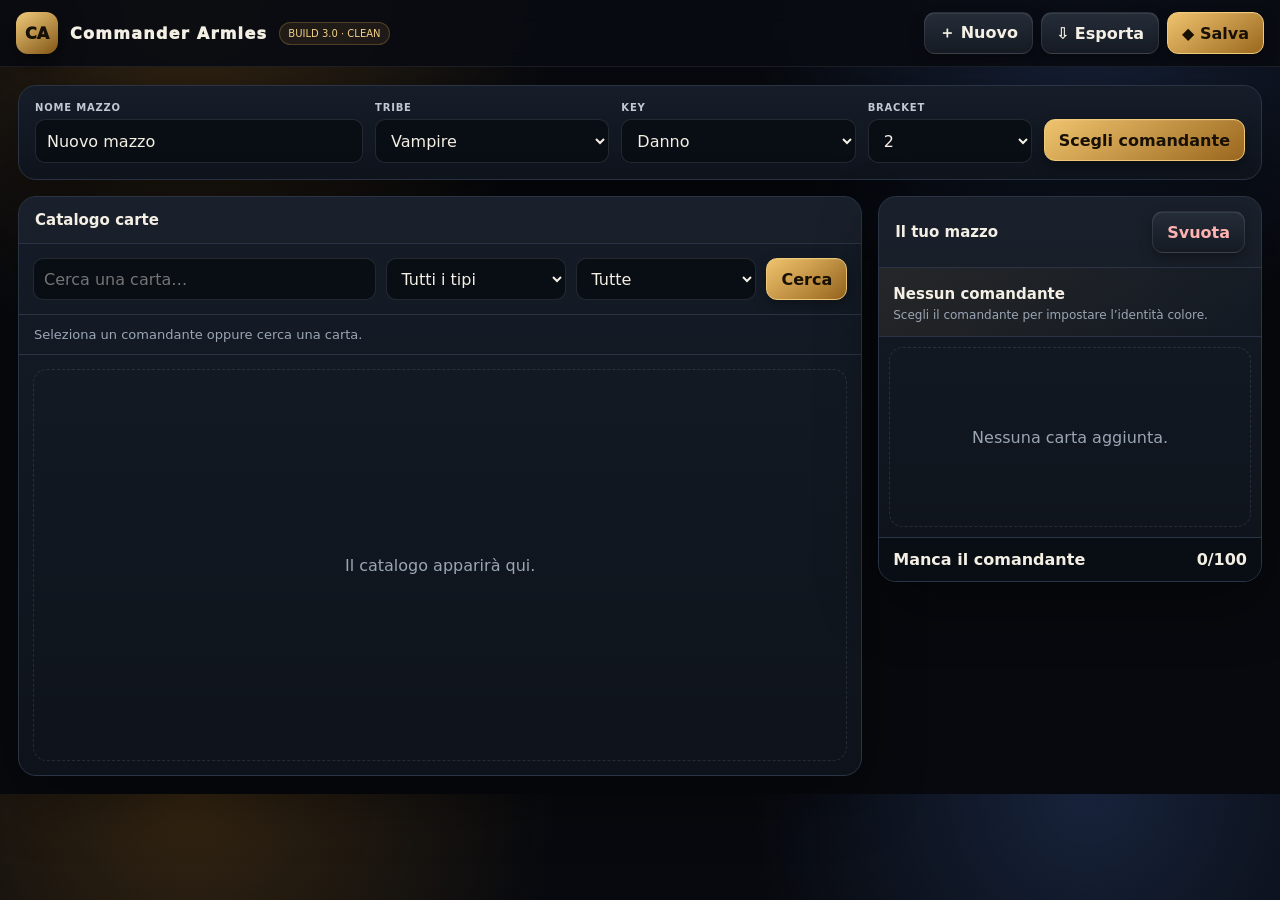
==== commit 5cdc6d27: "Add files via upload" ====
--- a/index.html
+++ b/index.html
@@ -1,1512 +1,251 @@
 <!doctype html>
 <html lang="it">
 <head>
-<meta charset="UTF-8">
-<meta name="viewport" content="width=device-width,initial-scale=1,viewport-fit=cover">
-<meta name="theme-color" content="#0b0d12">
+<meta charset="utf-8">
+<meta name="viewport" content="width=device-width,initial-scale=1">
 <title>Commander Armies</title>
 <style>
-:root{--bg:#090b10;--panel:#11141c;--panel2:#171b24;--line:#2d3340;--gold:#d5ad52;--gold2:#f0d58b;--text:#f4f0e6;--muted:#aaaebb;--shadow:0 16px 40px rgba(0,0,0,.35)}
-*{box-sizing:border-box}html,body{margin:0;min-height:100%;background:radial-gradient(circle at 20% 0,#1a2030 0,#090b10 38%);color:var(--text);font-family:Inter,system-ui,-apple-system,BlinkMacSystemFont,"Segoe UI",sans-serif}button,input,select{font:inherit}button{cursor:pointer}.app{min-height:100vh}.topbar{position:sticky;top:0;z-index:30;display:flex;align-items:center;gap:14px;min-height:72px;padding:10px max(16px,env(safe-area-inset-left));border-bottom:1px solid var(--line);background:rgba(9,11,16,.92);backdrop-filter:blur(14px)}.brandmark{width:48px;height:48px;border:2px solid var(--gold);border-radius:14px;display:grid;place-items:center;color:var(--gold2);font-weight:900}.brand h1{font-size:20px;margin:0}.brand p{margin:2px 0 0;color:var(--muted);font-size:13px}.top-actions{margin-left:auto;display:flex;gap:8px}.btn{border:1px solid var(--line);background:var(--panel2);color:var(--text);border-radius:12px;padding:10px 14px}.btn.gold{background:linear-gradient(135deg,var(--gold),#9f762b);color:#111;font-weight:800;border-color:#e7c56f}.layout{display:grid;grid-template-columns:minmax(0,1fr) 390px;gap:18px;padding:18px;max-width:1680px;margin:auto}.panel{background:linear-gradient(180deg,rgba(23,27,36,.97),rgba(15,18,25,.97));border:1px solid var(--line);border-radius:18px;box-shadow:var(--shadow)}.setup{padding:16px;margin-bottom:16px}.setup-grid{display:grid;grid-template-columns:1.2fr 1.4fr 1fr 1fr .8fr;gap:12px}.field label{display:block;color:var(--muted);font-size:13px;margin:0 0 6px}.field input,.field select{width:100%;border:1px solid var(--line);background:#0d1016;color:var(--text);border-radius:12px;padding:12px 13px;outline:none}.commander-box{display:flex;gap:10px}.commander-box input{flex:1}.filters{padding:14px;display:grid;grid-template-columns:1fr 170px 170px 190px;gap:10px;margin-bottom:16px}.section-title{display:flex;align-items:center;justify-content:space-between;margin:0 0 10px}.section-title h2{font-size:17px;margin:0}.count{color:var(--muted);font-size:13px}.results{display:grid;grid-template-columns:repeat(auto-fill,minmax(170px,1fr));gap:12px}.card{overflow:hidden;background:#11151d;border:1px solid var(--line);border-radius:15px}.card img{display:block;width:100%;aspect-ratio:488/680;object-fit:cover;background:#20242c}.card-body{padding:10px}.card-name{font-weight:750;font-size:14px;min-height:36px}.card-type{color:var(--muted);font-size:12px;white-space:nowrap;overflow:hidden;text-overflow:ellipsis;margin:4px 0 10px}.card-actions{display:flex;gap:7px}.card-actions button{flex:1;padding:8px;border-radius:10px;border:1px solid var(--line);background:#1a1f29;color:var(--text)}.card-actions .add{background:linear-gradient(135deg,var(--gold),#aa7d2d);color:#111;font-weight:900}.deck{position:sticky;top:90px;height:calc(100vh - 110px);display:flex;flex-direction:column;overflow:hidden}.deck-head{padding:16px;border-bottom:1px solid var(--line)}.deck-head h2{margin:0;font-size:19px}.deck-meta{display:flex;gap:8px;flex-wrap:wrap;margin-top:8px}.pill{border:1px solid var(--line);background:#0d1016;border-radius:999px;padding:6px 9px;color:var(--muted);font-size:12px}.deck-list{overflow:auto;padding:10px 12px 90px}.group-title{position:sticky;top:0;background:#11141c;padding:9px 4px;color:var(--gold2);font-weight:800;border-bottom:1px solid var(--line)}.deck-row{display:grid;grid-template-columns:34px minmax(0,1fr) auto;gap:8px;align-items:center;padding:9px 2px;border-bottom:1px solid rgba(45,51,64,.65)}.qty{width:32px;height:32px;border-radius:9px;display:grid;place-items:center;background:#202632;color:var(--gold2);font-weight:800}.deck-card-name{white-space:nowrap;overflow:hidden;text-overflow:ellipsis;font-size:14px}.row-actions{display:flex;gap:5px}.iconbtn{width:31px;height:31px;border-radius:9px;border:1px solid var(--line);background:#191e27;color:var(--text)}.empty{padding:36px 18px;text-align:center;color:var(--muted)}.status{padding:10px 18px;color:var(--muted);font-size:13px}.modal{position:fixed;inset:0;z-index:100;background:rgba(0,0,0,.76);display:none;align-items:center;justify-content:center;padding:18px}.modal.open{display:flex}.modal-card{width:min(1040px,100%);max-height:88vh;display:flex;flex-direction:column;background:#11141c;border:1px solid var(--line);border-radius:18px;overflow:hidden}.modal-head{display:flex;align-items:center;gap:10px;padding:14px;border-bottom:1px solid var(--line)}.modal-head input{flex:1;padding:12px;border-radius:12px;border:1px solid var(--line);background:#0b0e14;color:var(--text)}.modal-results{overflow:auto;padding:14px;display:grid;grid-template-columns:repeat(auto-fill,minmax(160px,1fr));gap:12px}.loading{padding:30px;text-align:center;color:var(--muted)}.mobile-deck-button{display:none;position:fixed;right:16px;bottom:18px;z-index:60;border:0;border-radius:999px;padding:14px 18px;background:linear-gradient(135deg,var(--gold),#a77b2f);font-weight:900;color:#111;box-shadow:var(--shadow)}.badge{position:fixed;left:10px;bottom:8px;z-index:70;background:#0d1016;border:1px solid var(--gold);color:var(--gold2);padding:5px 8px;border-radius:8px;font-size:11px}
-@media(max-width:1000px){.layout{grid-template-columns:1fr;padding:12px}.setup-grid{grid-template-columns:1fr 1fr}.deck{display:none;position:fixed;z-index:80;inset:0;top:0;height:100vh;border-radius:0}.deck.mobile-open{display:flex}.mobile-deck-button{display:block}.filters{grid-template-columns:1fr 1fr}.filters .search-field{grid-column:1/-1}}
-@media(max-width:620px){.topbar{min-height:64px}.brandmark{width:42px;height:42px}.brand h1{font-size:17px}.brand p{display:none}.top-actions .label{display:none}.setup-grid{grid-template-columns:1fr}.filters{grid-template-columns:1fr}.filters .search-field{grid-column:auto}.results{grid-template-columns:repeat(2,minmax(0,1fr));gap:9px}.card-body{padding:8px}.card-name{font-size:13px}.card-type{font-size:11px}}
-
-.validation-panel{padding:14px;margin-bottom:16px}
-.validation-grid{display:grid;grid-template-columns:repeat(4,minmax(0,1fr));gap:9px}
-.check{border:1px solid var(--line);border-radius:12px;padding:10px;background:#0d1016;font-size:13px}
-.check.ok{border-color:rgba(91,209,139,.55)}
-.check.bad{border-color:rgba(239,107,107,.55)}
-.check b{display:block;margin-bottom:3px}
-.check span{color:var(--muted);font-size:12px}
-.archive-card{width:min(760px,100%)}
-.archive-list{padding:14px;overflow:auto}
-.archive-row{display:grid;grid-template-columns:minmax(0,1fr) auto;gap:10px;align-items:center;padding:12px;border:1px solid var(--line);border-radius:13px;margin-bottom:9px;background:#0d1016}
-.archive-row h3{margin:0 0 3px;font-size:15px}.archive-row p{margin:0;color:var(--muted);font-size:12px}
-.archive-actions{display:flex;gap:6px}
-@media(max-width:800px){.validation-grid{grid-template-columns:1fr 1fr}}
-@media(max-width:480px){.validation-grid{grid-template-columns:1fr}.archive-row{grid-template-columns:1fr}}
-
-
-.detail-card{width:min(900px,100%)}
-.detail-body{display:grid;grid-template-columns:minmax(220px,330px) 1fr;gap:18px;padding:18px;overflow:auto}
-.detail-image-wrap img{width:100%;border-radius:16px;display:block;background:#20242c}
-.detail-info{min-width:0}
-.detail-line{display:grid;grid-template-columns:110px 1fr;gap:12px;padding:10px 0;border-bottom:1px solid var(--line)}
-.detail-line span{color:var(--muted)}
-.oracle-box{white-space:pre-wrap;line-height:1.45;padding:16px 0}
-.legality-box{padding:12px;border:1px solid var(--line);border-radius:12px;background:#0d1016}
-.legality-box.ok{border-color:rgba(91,209,139,.55)}
-.legality-box.bad{border-color:rgba(239,107,107,.55)}
-.card-copy{position:absolute;top:8px;right:8px;background:rgba(9,11,16,.9);border:1px solid var(--gold);color:var(--gold2);border-radius:999px;padding:5px 8px;font-size:12px;font-weight:900}
-.card{position:relative}
-.small-note{font-size:11px;color:var(--muted);margin-top:5px}
-@media(max-width:700px){.detail-body{grid-template-columns:1fr}.detail-image-wrap{max-width:300px;margin:auto}}
-
-
-.stats-card{width:min(900px,100%)}
-.stats-body{padding:18px;overflow:auto}
-.stats-summary{display:grid;grid-template-columns:repeat(4,minmax(0,1fr));gap:10px;margin-bottom:18px}
-.stat-box{padding:14px;border:1px solid var(--line);border-radius:14px;background:#0d1016}
-.stat-box b{display:block;font-size:23px;color:var(--gold2)}
-.stat-box span{font-size:12px;color:var(--muted)}
-.stats-section{margin-top:18px}.stats-section h3{font-size:15px;margin:0 0 10px}
-.mana-curve{display:grid;grid-template-columns:repeat(8,1fr);gap:8px;align-items:end;min-height:190px;padding:14px;border:1px solid var(--line);border-radius:14px;background:#0d1016}
-.mana-col{display:flex;flex-direction:column;align-items:center;justify-content:end;height:160px}
-.mana-bar{width:100%;min-height:3px;border-radius:8px 8px 3px 3px;background:linear-gradient(180deg,var(--gold2),#8a6223)}
-.mana-label{font-size:11px;color:var(--muted);margin-top:7px}.mana-value{font-size:11px;margin-bottom:5px}
-.type-bars,.color-bars{display:grid;gap:8px}
-.metric-row{display:grid;grid-template-columns:120px 1fr 38px;gap:10px;align-items:center}
-.metric-name{font-size:12px;color:var(--muted)}
-.metric-track{height:12px;border-radius:999px;background:#242a35;overflow:hidden}
-.metric-fill{height:100%;background:linear-gradient(90deg,#8d6727,var(--gold2))}
-.metric-value{text-align:right;font-size:12px}
-.bulk-card{width:min(720px,100%)}
-#bulkText{width:100%;min-height:360px;resize:vertical;background:#0b0e14;color:var(--text);border:1px solid var(--line);border-radius:14px;padding:14px;outline:none;font-family:ui-monospace,SFMono-Regular,Menlo,monospace}
-#bulkText:focus{border-color:var(--gold)}
-.bulk-progress{margin-top:10px;color:var(--muted);font-size:13px}
-@media(max-width:650px){.stats-summary{grid-template-columns:1fr 1fr}.metric-row{grid-template-columns:90px 1fr 32px}}
-
-
-.rules-card{width:min(900px,100%)}
-.rules-body{padding:16px;overflow:auto}
-.rules-tabs{display:flex;gap:8px;flex-wrap:wrap;margin-bottom:14px}
-.rules-tabs .active{border-color:var(--gold);color:var(--gold2)}
-.rule-pane{display:none}
-.rule-pane.active{display:block}
-.rule-pane h3{margin:0 0 6px}
-.rule-pane textarea{width:100%;min-height:360px;resize:vertical;background:#0b0e14;color:var(--text);border:1px solid var(--line);border-radius:14px;padding:14px;outline:none;font-family:ui-monospace,SFMono-Regular,Menlo,monospace}
-.rule-pane textarea:focus{border-color:var(--gold)}
-.rule-reason{font-size:11px;color:var(--muted);margin-top:4px}
-.legal-dot{display:inline-block;width:8px;height:8px;border-radius:50%;margin-right:6px}
-.legal-dot.ok{background:var(--ok)}.legal-dot.bad{background:var(--bad)}.legal-dot.warn{background:var(--gold)}
-.deck-row.invalid{background:rgba(239,107,107,.06)}
-.deck-row.valid{background:rgba(91,209,139,.035)}
-.validation-list{display:grid;gap:7px;margin-top:12px}
-.validation-item{padding:9px 10px;border:1px solid var(--line);border-radius:10px;background:#0d1016}
-
-
-.suggest-card{width:min(1180px,100%)}
-.suggest-body{padding:16px;overflow:auto}
-.bracket-pill{display:inline-block;border:1px solid var(--line);border-radius:999px;padding:3px 7px;font-size:10px;color:var(--gold2);margin-top:5px}
-
-
-.print-card{width:min(760px,100%)}
-.print-options{padding:16px;display:grid;grid-template-columns:1fr 1fr;gap:12px}
-.print-option{text-align:left;padding:18px;border:1px solid var(--line);border-radius:14px;background:#0d1016;color:var(--text)}
-.print-option:hover{border-color:var(--gold);transform:translateY(-1px)}
-.print-option b{display:block;color:var(--gold2);margin-bottom:6px}
-.print-option span{display:block;color:var(--muted);font-size:13px;line-height:1.4}
-@media(max-width:620px){.print-options{grid-template-columns:1fr}}
-
-
-/* BUILD 2.7 — VISUAL OVERHAUL */
 :root{
-  --bg:#080a0f;
-  --surface:#11141b;
-  --surface-2:#171b24;
-  --surface-3:#202632;
-  --text:#f5f1e8;
-  --muted:#9da5b3;
-  --line:rgba(255,255,255,.09);
-  --gold:#b8893d;
-  --gold2:#e0bb72;
-  --ok:#61d49a;
-  --bad:#f17878;
-  --shadow:0 18px 60px rgba(0,0,0,.38);
-}
-html{scroll-behavior:smooth}
-body.visual-overhaul{
-  background:
-    radial-gradient(circle at 10% -10%,rgba(184,137,61,.15),transparent 30%),
-    radial-gradient(circle at 90% 0%,rgba(86,106,155,.12),transparent 28%),
-    linear-gradient(180deg,#090b10,#080a0f 55%,#05070b);
-  min-height:100vh;
-}
-body.visual-overhaul:before{
-  content:"";
-  position:fixed;inset:0;pointer-events:none;z-index:-1;
-  background-image:linear-gradient(rgba(255,255,255,.018) 1px,transparent 1px),linear-gradient(90deg,rgba(255,255,255,.018) 1px,transparent 1px);
-  background-size:34px 34px;
-  mask-image:linear-gradient(to bottom,black,transparent 75%);
-}
-header{
-  position:sticky;top:0;z-index:50;
-  background:rgba(8,10,15,.78)!important;
-  backdrop-filter:blur(18px);
-  border-bottom:1px solid rgba(255,255,255,.08)!important;
-  box-shadow:0 8px 30px rgba(0,0,0,.22);
-}
-.brand{
-  letter-spacing:.08em;
-  text-transform:uppercase;
-}
-.brand:before{
-  content:"CA";
-  display:grid;place-items:center;
-  width:38px;height:38px;border-radius:12px;
-  margin-right:11px;
-  background:linear-gradient(145deg,#e2bd75,#76501b);
-  color:#100d08;font-weight:1000;font-size:13px;
-  box-shadow:inset 0 1px rgba(255,255,255,.35),0 8px 24px rgba(184,137,61,.25);
-}
-.build-badge{
-  border:1px solid rgba(224,187,114,.25)!important;
-  background:rgba(184,137,61,.1)!important;
-  color:var(--gold2)!important;
-}
-.btn{
-  min-height:40px;
-  border-radius:11px!important;
-  border:1px solid rgba(255,255,255,.09)!important;
-  background:linear-gradient(180deg,rgba(255,255,255,.055),rgba(255,255,255,.025))!important;
-  box-shadow:inset 0 1px rgba(255,255,255,.04);
-  transition:.18s ease;
-}
-.btn:hover{transform:translateY(-1px);border-color:rgba(224,187,114,.38)!important}
-.btn.gold{
-  background:linear-gradient(135deg,#c99a4d,#8e6224)!important;
-  color:#130f08!important;border-color:#d8ad63!important;font-weight:900;
-}
-main{max-width:1600px!important;padding:22px!important}
-.panel{
-  border-radius:19px!important;
-  border:1px solid rgba(255,255,255,.085)!important;
-  background:linear-gradient(180deg,rgba(24,28,37,.96),rgba(14,17,24,.98))!important;
-  box-shadow:var(--shadow);
-  overflow:hidden;
-}
-.panel-head{
-  min-height:64px;
-  padding:14px 17px!important;
-  border-bottom:1px solid var(--line)!important;
-  background:linear-gradient(180deg,rgba(255,255,255,.035),transparent);
-}
-.panel-head strong{font-size:15px;letter-spacing:.03em}
-.field label{
-  color:#c5cad3!important;
-  font-size:11px!important;
-  font-weight:800!important;
-  letter-spacing:.06em;
-  text-transform:uppercase;
-}
-input,select{
-  min-height:44px!important;
-  border-radius:11px!important;
-  background:#0b0e14!important;
-  border:1px solid rgba(255,255,255,.1)!important;
-  color:var(--text)!important;
-  box-shadow:inset 0 1px 4px rgba(0,0,0,.28);
-}
-input:focus,select:focus{
-  border-color:rgba(224,187,114,.62)!important;
-  box-shadow:0 0 0 3px rgba(184,137,61,.12)!important;
-}
-.setup{
-  padding:16px!important;
-  background:linear-gradient(180deg,rgba(184,137,61,.035),transparent);
-}
-.workspace{
-  gap:18px!important;
-  align-items:start;
-}
-.catalog-panel,.deck-panel{min-height:72vh}
-.results{
-  display:grid!important;
-  grid-template-columns:repeat(auto-fill,minmax(190px,1fr))!important;
-  gap:16px!important;
-  padding:17px!important;
-}
-.card{
-  border-radius:16px!important;
-  background:linear-gradient(180deg,#1a1e27,#11151c)!important;
-  border:1px solid rgba(255,255,255,.09)!important;
-  box-shadow:0 12px 30px rgba(0,0,0,.3);
-  overflow:hidden!important;
-  transform:translateZ(0);
-  transition:transform .2s ease,border-color .2s ease,box-shadow .2s ease;
-}
-.card:hover{
-  transform:translateY(-4px);
-  border-color:rgba(224,187,114,.38)!important;
-  box-shadow:0 18px 38px rgba(0,0,0,.42);
-}
-.card>img{
-  width:100%!important;
-  aspect-ratio:488/680;
-  object-fit:cover!important;
-  background:#090b10;
-}
-.card-body{padding:12px!important}
-.card-name{font-size:14px!important;font-weight:900!important;line-height:1.25}
-.card-type{font-size:11px!important;min-height:28px;color:var(--muted)!important}
-.card-actions{gap:8px!important;margin-top:10px!important}
-.card-actions button{
-  min-height:37px!important;border-radius:9px!important;
-}
-.card-actions .add{
-  width:42px!important;font-size:20px!important;
-  background:linear-gradient(135deg,#d3a653,#8b6025)!important;
-  color:#130f08!important;
-}
-.card-copy{
-  top:10px!important;right:10px!important;
-  padding:6px 9px!important;
-  box-shadow:0 5px 15px rgba(0,0,0,.35);
-}
-.bracket-pill{
-  border:0!important;
-  background:rgba(184,137,61,.12);
-  padding:4px 8px!important;
-}
-.deck-panel{
-  position:sticky;top:86px;
-  max-height:calc(100vh - 108px);
-  display:flex;flex-direction:column;
-}
-.deck-list{overflow:auto;padding:10px!important}
-.deck-row{
-  border-radius:11px!important;
-  border:1px solid transparent!important;
-  padding:10px!important;
-  margin-bottom:6px;
-  transition:.15s ease;
-}
-.deck-row:hover{background:rgba(255,255,255,.04)!important;border-color:rgba(255,255,255,.07)!important}
-.deck-row.valid{border-left:3px solid rgba(97,212,154,.6)!important}
-.deck-row.invalid{border-left:3px solid rgba(241,120,120,.7)!important}
-.deck-card-name{font-weight:750!important;line-height:1.25}
-.qty{
-  width:31px;height:31px;border-radius:9px;
-  display:grid;place-items:center;
-  background:#090c11;color:var(--gold2);font-weight:900;
-}
-.iconbtn{
-  width:31px!important;height:31px!important;border-radius:9px!important;
-}
-.commander-box{
-  margin:12px!important;
-  border-radius:15px!important;
-  overflow:hidden;
-  border:1px solid rgba(224,187,114,.24)!important;
-  background:
-    linear-gradient(135deg,rgba(184,137,61,.14),transparent 55%),
-    #10141b!important;
-}
-.commander-box img{
-  width:72px!important;height:100px!important;
-  object-fit:cover!important;border-radius:10px!important;
-  box-shadow:0 8px 22px rgba(0,0,0,.38);
-}
-.validation{
-  margin:10px 12px 12px!important;
-  border-radius:14px!important;
-  background:#0b0e14!important;
-}
-.modal{
-  backdrop-filter:blur(10px);
-  background:rgba(2,4,8,.74)!important;
-}
-.modal-card{
-  border-radius:21px!important;
-  border:1px solid rgba(255,255,255,.12)!important;
-  background:linear-gradient(180deg,#191e28,#0f1219)!important;
-  box-shadow:0 30px 90px rgba(0,0,0,.62)!important;
-}
-.modal-head{
-  min-height:68px;
-  background:linear-gradient(180deg,rgba(255,255,255,.045),transparent);
-}
-.status{
-  margin:0 16px 15px!important;
-  padding:11px 13px!important;
-  border-radius:11px;
-  background:#0a0d12;
-  border:1px solid rgba(255,255,255,.06);
-}
-.empty{
-  grid-column:1/-1;
-  padding:50px 20px!important;
-  border:1px dashed rgba(255,255,255,.12);
-  border-radius:14px;
-  background:rgba(255,255,255,.018);
-}
-::-webkit-scrollbar{width:10px;height:10px}
-::-webkit-scrollbar-track{background:#090b10}
-::-webkit-scrollbar-thumb{background:#2a303b;border-radius:999px;border:2px solid #090b10}
-::-webkit-scrollbar-thumb:hover{background:#3a4350}
-
-/* mobile app-like navigation */
-.mobile-nav{display:none}
-@media(max-width:920px){
-  body{padding-bottom:74px}
-  header .actions .label{display:none}
-  header .actions{gap:6px}
-  header .actions .btn{width:42px;padding:0!important;font-size:0}
-  header .actions .btn:first-letter{font-size:17px}
-  main{padding:12px!important}
-  .workspace{display:block!important}
-  .catalog-panel,.deck-panel{min-height:auto}
-  .deck-panel{
-    position:relative;top:auto;max-height:none;margin-top:14px;
-  }
-  .results{grid-template-columns:repeat(2,minmax(0,1fr))!important;gap:10px!important;padding:10px!important}
-  .card-body{padding:10px!important}
-  .card-name{font-size:12px!important}
-  .card-type{display:none}
-  .card-actions button:first-child{font-size:11px}
-  .setup{grid-template-columns:1fr 1fr!important}
-  .mobile-nav{
-    display:grid;grid-template-columns:1fr 1fr;
-    position:fixed;left:10px;right:10px;bottom:10px;z-index:90;
-    padding:7px;border-radius:17px;
-    background:rgba(14,17,23,.9);backdrop-filter:blur(18px);
-    border:1px solid rgba(255,255,255,.1);
-    box-shadow:0 15px 45px rgba(0,0,0,.5);
-  }
-  .mobile-nav button{
-    min-height:48px;border:0;background:transparent;color:var(--muted);font-weight:850;border-radius:12px;
-  }
-  .mobile-nav button.active{background:rgba(184,137,61,.15);color:var(--gold2)}
-  body.mobile-deck .catalog-panel{display:none}
-  body:not(.mobile-deck) .deck-panel{display:none}
-}
-@media(max-width:520px){
-  header{padding:8px 10px!important}
-  .brand{font-size:13px}
-  .brand:before{width:34px;height:34px}
-  .build-badge{display:none}
-  .setup{grid-template-columns:1fr!important}
-  .results{grid-template-columns:repeat(2,minmax(0,1fr))!important}
-  .card-actions button:first-child{display:none}
-  .card-actions .add{width:100%!important}
-  .commander-box img{width:60px!important;height:84px!important}
-}
-
-
-/* BUILD 2.8 — GRAPHICAL BUTTON SYSTEM */
-.btn{
-  position:relative;
-  display:inline-flex;
-  align-items:center;
-  justify-content:center;
-  gap:9px;
-  padding:0 14px!important;
-  font-weight:850!important;
-  letter-spacing:.015em;
-  overflow:hidden;
-  isolation:isolate;
-}
-.btn:before{
-  content:"";
-  position:absolute;
-  inset:1px;
-  border-radius:9px;
-  background:
-    linear-gradient(180deg,rgba(255,255,255,.08),transparent 42%),
-    linear-gradient(90deg,transparent,rgba(255,255,255,.025),transparent);
-  pointer-events:none;
-  z-index:-1;
-}
-.btn:after{
-  content:"";
-  position:absolute;
-  left:10%;right:10%;bottom:2px;
-  height:1px;
-  background:linear-gradient(90deg,transparent,rgba(224,187,114,.55),transparent);
-  opacity:.45;
-}
-.btn:active{
-  transform:translateY(1px)!important;
-  box-shadow:inset 0 3px 7px rgba(0,0,0,.42)!important;
-}
-.btn-icon .ui-icon{
-  display:grid;
-  place-items:center;
-  width:24px;height:24px;
-  border-radius:7px;
-  background:linear-gradient(145deg,#2b303a,#151922);
-  border:1px solid rgba(255,255,255,.08);
-  color:var(--gold2);
-  text-shadow:0 1px 6px rgba(224,187,114,.25);
-  box-shadow:inset 0 1px rgba(255,255,255,.06),0 3px 8px rgba(0,0,0,.28);
-  font-size:13px;
-  flex:0 0 auto;
-}
-.btn-arcane{
-  border-color:rgba(128,109,194,.35)!important;
-  background:
-    radial-gradient(circle at 50% 0%,rgba(145,119,231,.22),transparent 65%),
-    linear-gradient(180deg,rgba(255,255,255,.055),rgba(255,255,255,.025))!important;
-}
-.btn-arcane .ui-icon{
-  color:#c9b8ff;
-  background:linear-gradient(145deg,#312a49,#171421);
-}
-.btn.gold{
-  text-shadow:0 1px rgba(255,255,255,.15);
-  box-shadow:
-    inset 0 1px rgba(255,255,255,.28),
-    inset 0 -2px rgba(65,39,9,.28),
-    0 7px 18px rgba(110,72,19,.26)!important;
-}
-.btn.gold:before{
-  background:
-    linear-gradient(180deg,rgba(255,255,255,.25),transparent 38%),
-    repeating-linear-gradient(120deg,rgba(255,255,255,.025) 0 2px,transparent 2px 5px);
-}
-.btn-emblem:before{
-  content:"◆";
-  position:static;
-  display:inline-grid;
-  place-items:center;
-  width:20px;height:20px;
-  color:#2a1b08;
-  font-size:10px;
-  background:none;
-}
-.btn-action{
-  border-color:rgba(224,187,114,.2)!important;
-}
-.card-actions .add{
-  position:relative;
-  border-radius:10px!important;
-  border:1px solid #d5ab63!important;
-  box-shadow:
-    inset 0 1px rgba(255,255,255,.28),
-    inset 0 -2px rgba(59,34,4,.3),
-    0 6px 15px rgba(105,68,18,.28)!important;
-  text-shadow:0 1px rgba(255,255,255,.18);
-}
-.card-actions .add:before{
-  content:"+";
-  font-size:23px;
-  line-height:1;
-}
-.card-actions .add{
-  font-size:0!important;
-}
-.card-actions .add:hover{
-  filter:brightness(1.08);
-  transform:translateY(-1px);
-}
-.iconbtn{
-  position:relative;
-  display:grid!important;
-  place-items:center;
-  border:1px solid rgba(255,255,255,.11)!important;
-  background:linear-gradient(180deg,#282d37,#161a21)!important;
-  color:#e8e4da!important;
-  box-shadow:inset 0 1px rgba(255,255,255,.06),0 3px 8px rgba(0,0,0,.22);
-  font-weight:900!important;
-}
-.iconbtn:hover{
-  border-color:rgba(224,187,114,.38)!important;
-  color:var(--gold2)!important;
-}
-.print-option{
-  position:relative;
-  overflow:hidden;
-  min-height:120px;
-  transition:.2s ease;
-}
-.print-option:before{
-  content:"";
-  position:absolute;
-  width:72px;height:72px;
-  right:-18px;bottom:-18px;
-  border-radius:50%;
-  background:radial-gradient(circle,rgba(184,137,61,.18),transparent 70%);
-}
-.print-option:hover{
-  transform:translateY(-3px);
-  box-shadow:0 14px 28px rgba(0,0,0,.28);
-}
-.rules-tabs .btn.active{
-  background:
-    linear-gradient(180deg,rgba(184,137,61,.24),rgba(184,137,61,.1))!important;
-  border-color:rgba(224,187,114,.5)!important;
-  color:var(--gold2)!important;
-  box-shadow:inset 0 1px rgba(255,255,255,.09),0 5px 14px rgba(0,0,0,.2);
-}
-.mobile-nav button{
-  display:flex;
-  flex-direction:column;
-  align-items:center;
-  justify-content:center;
-  gap:3px;
-  font-size:11px;
-}
-.mobile-icon{
-  display:block;
-  font-size:19px;
-  line-height:1;
-}
-.mobile-nav button.active{
-  box-shadow:inset 0 0 0 1px rgba(224,187,114,.18);
-}
-@media(max-width:920px){
-  header .actions .btn{
-    font-size:initial!important;
-  }
-  header .actions .btn .ui-icon{
-    width:27px;height:27px;
-  }
-  header .actions .btn .label{
-    display:none;
-  }
-}
-
+ --bg:#07090e;--panel:#111722;--panel2:#171e2b;--line:#2a3444;
+ --text:#f4efe4;--muted:#9ba6b5;--gold:#d6a64f;--gold2:#f1cf86;
+ --green:#55d692;--red:#ef7676;--blue:#71a7ff;
+}
+*{box-sizing:border-box} body{margin:0;font-family:Inter,system-ui,Arial,sans-serif;background:
+radial-gradient(circle at 15% 0%,#342511 0,transparent 27%),
+radial-gradient(circle at 85% 0%,#17233b 0,transparent 25%),var(--bg);color:var(--text)}
+button,input,select{font:inherit}
+button{cursor:pointer}
+.topbar{position:sticky;top:0;z-index:20;display:flex;align-items:center;gap:12px;padding:12px 16px;background:#090c12e8;
+backdrop-filter:blur(14px);border-bottom:1px solid #ffffff14}
+.logo{width:42px;height:42px;display:grid;place-items:center;border-radius:12px;background:linear-gradient(145deg,#efca7a,#825617);
+color:#171006;font-weight:1000;box-shadow:0 8px 24px #0008}
+.brand{font-weight:1000;letter-spacing:.08em}.badge{font-size:10px;padding:5px 8px;border-radius:999px;background:#d6a64f1a;color:var(--gold2);border:1px solid #d6a64f44}
+.spacer{flex:1}.toolbar{display:flex;gap:8px}
+.btn{min-height:42px;border:1px solid #ffffff18;border-radius:11px;padding:0 14px;background:linear-gradient(#252d39,#151a23);
+color:var(--text);font-weight:800;box-shadow:inset 0 1px #ffffff12,0 5px 14px #0005}
+.btn:hover{border-color:#d6a64f88;transform:translateY(-1px)}
+.btn.primary{background:linear-gradient(145deg,#efc36e,#9a681f);color:#181005;border-color:#f0c978}
+.btn.danger{color:#ffb2b2}
+main{max-width:1580px;margin:auto;padding:18px}
+.config{display:grid;grid-template-columns:1.4fr 1fr 1fr .7fr auto;gap:12px;padding:16px;border:1px solid var(--line);border-radius:18px;
+background:linear-gradient(180deg,#161d29,#0f141d);box-shadow:0 20px 55px #0006;margin-bottom:16px}
+.field label{display:block;font-size:10px;text-transform:uppercase;letter-spacing:.08em;color:#c1c8d2;font-weight:900;margin:0 0 6px}
+.field input,.field select{width:100%;height:44px;border-radius:10px;border:1px solid #ffffff1d;background:#090d14;color:var(--text);padding:0 11px;outline:none}
+.field input:focus,.field select:focus{border-color:#d6a64faa;box-shadow:0 0 0 3px #d6a64f18}
+.layout{display:grid;grid-template-columns:minmax(0,1.65fr) minmax(340px,.75fr);gap:16px;align-items:start}
+.panel{background:linear-gradient(180deg,#151c27,#0e131b);border:1px solid var(--line);border-radius:18px;overflow:hidden;box-shadow:0 22px 60px #0006}
+.panelhead{display:flex;align-items:center;gap:10px;padding:14px 16px;border-bottom:1px solid var(--line);background:#ffffff05}
+.panelhead h2{font-size:15px;margin:0}.panelhead .grow{flex:1}
+.searchrow{display:grid;grid-template-columns:1fr 180px 180px auto;gap:10px;padding:14px;border-bottom:1px solid var(--line)}
+.searchrow input,.searchrow select{height:42px;border-radius:10px;border:1px solid #ffffff1d;background:#090d14;color:var(--text);padding:0 10px}
+.cards{display:grid;grid-template-columns:repeat(auto-fill,minmax(190px,1fr));gap:14px;padding:14px;min-height:420px}
+.card{position:relative;background:#141a23;border:1px solid #ffffff18;border-radius:15px;overflow:hidden;box-shadow:0 12px 30px #0007;transition:.18s}
+.card:hover{transform:translateY(-4px);border-color:#d6a64f88}
+.card img{display:block;width:100%;aspect-ratio:488/680;object-fit:cover;background:#090c11}
+.cardbody{padding:11px}.cardname{font-weight:900;font-size:13px;line-height:1.25}.cardtype{font-size:11px;color:var(--muted);min-height:28px;margin-top:4px}
+.cardactions{display:flex;gap:8px;margin-top:9px}.cardactions button{flex:1;height:36px;border-radius:9px}
+.addbtn{max-width:50px;background:linear-gradient(145deg,#efc36e,#94621d);color:#160f05;border:1px solid #f0c978;font-size:21px;font-weight:1000}
+.detailbtn{background:#222a36;color:var(--text);border:1px solid #ffffff16}
+.status{padding:12px 15px;color:var(--muted);font-size:13px;border-bottom:1px solid var(--line)}
+.deckpanel{position:sticky;top:82px;max-height:calc(100vh - 100px);display:flex;flex-direction:column}
+.commander{display:flex;gap:12px;padding:14px;border-bottom:1px solid var(--line);background:linear-gradient(135deg,#d6a64f17,transparent)}
+.commander img{width:78px;height:108px;object-fit:cover;border-radius:10px}.commander h3{margin:3px 0 5px;font-size:15px}.muted{color:var(--muted);font-size:12px}
+.decklist{padding:10px;overflow:auto}.deckrow{display:grid;grid-template-columns:34px 1fr auto;align-items:center;gap:8px;padding:9px;border-radius:10px;margin-bottom:5px;border-left:3px solid #ffffff12}
+.deckrow.ok{border-left-color:var(--green);background:#55d69209}.deckrow.bad{border-left-color:var(--red);background:#ef767609}
+.qty{width:30px;height:30px;border-radius:8px;background:#080b10;color:var(--gold2);display:grid;place-items:center;font-weight:1000}
+.deckname{font-size:12px;font-weight:800}.reason{font-size:10px;color:var(--muted);margin-top:3px}
+.rowbuttons{display:flex;gap:5px}.smallbtn{width:30px;height:30px;border-radius:8px;background:#222a35;border:1px solid #ffffff18;color:var(--text);font-weight:1000}
+.summary{padding:12px 14px;border-top:1px solid var(--line);background:#090d14;display:flex;justify-content:space-between;font-weight:900}
+.empty{grid-column:1/-1;min-height:260px;display:grid;place-items:center;color:var(--muted);border:1px dashed #ffffff1a;border-radius:14px}
+.modal{position:fixed;inset:0;z-index:50;background:#02040acc;backdrop-filter:blur(8px);display:none;place-items:center;padding:18px}
+.modal.open{display:grid}.modalbox{width:min(920px,100%);max-height:90vh;overflow:auto;background:linear-gradient(#171e29,#0e131a);border:1px solid #ffffff20;border-radius:20px;box-shadow:0 30px 90px #000b}
+.modalhead{display:flex;align-items:center;gap:10px;padding:14px 16px;border-bottom:1px solid var(--line)}.modalhead strong{flex:1}
+.detailgrid{display:grid;grid-template-columns:300px 1fr;gap:18px;padding:18px}.detailgrid img{width:100%;border-radius:15px}.oracle{white-space:pre-line;line-height:1.5;color:#d7dce4}
+.mobiletabs{display:none}
+@media(max-width:950px){
+ .config{grid-template-columns:1fr 1fr}.layout{display:block}.deckpanel{position:relative;top:auto;max-height:none;margin-top:14px}
+ .searchrow{grid-template-columns:1fr 1fr}.cards{grid-template-columns:repeat(2,minmax(0,1fr))}
+ .mobiletabs{position:fixed;bottom:10px;left:10px;right:10px;z-index:40;display:grid;grid-template-columns:1fr 1fr;padding:7px;border-radius:16px;background:#111722ee;border:1px solid #ffffff1a;backdrop-filter:blur(12px)}
+ .mobiletabs button{height:48px;border:0;border-radius:11px;background:transparent;color:var(--muted);font-weight:900}
+ .mobiletabs button.active{background:#d6a64f22;color:var(--gold2)}
+ body.showdeck .catalog{display:none}body:not(.showdeck) .deckpanel{display:none}body{padding-bottom:75px}
+}
+@media(max-width:560px){
+ .topbar{padding:8px}.brand{font-size:12px}.badge{display:none}.toolbar .text{display:none}.toolbar .btn{width:42px;padding:0}
+ .config{grid-template-columns:1fr}.searchrow{grid-template-columns:1fr}.cards{gap:9px;padding:9px}.cardtype{display:none}.detailgrid{grid-template-columns:1fr}
+}
 </style>
 </head>
-<body class="visual-overhaul">
-<div class="app">
-<header class="topbar"><div class="brandmark">CA</div><div class="brand"><h1>Commander Armies</h1><p>Deck builder · versione GitHub</p></div><div class="top-actions"><button class="btn btn-icon" id="printBtn"><span class="ui-icon">🖨</span><span class="label">Stampa</span></button>
-      <button class="btn btn-icon btn-arcane" id="suggestBtn"><span class="ui-icon">✦</span><span class="label">Suggerimenti</span></button>
-      <button class="btn btn-icon" id="rulesBtn"><span class="ui-icon">⚙</span><span class="label">Regole</span></button>
-      <button class="btn btn-icon" id="statsBtn"><span class="ui-icon">◫</span><span class="label">Analisi</span></button>
-      <button class="btn btn-icon" id="archiveBtn"><span class="ui-icon">▤</span><span class="label">Archivio</span></button>
-      <button class="btn" id="newDeckBtn">＋ <span class="label">Nuovo mazzo</span></button><button class="btn gold" id="saveBtn">💾 <span class="label">Salva</span></button></div></header>
-<main class="layout">
-<section>
-<div class="panel setup"><div class="setup-grid">
-<div class="field"><label>Nome mazzo</label><input id="deckName" value="Nuovo mazzo"></div>
-<div class="field"><label>Comandante</label><div class="commander-box"><input id="commanderName" placeholder="Nessun comandante" readonly><button class="btn gold" id="chooseCommanderBtn">Scegli</button></div></div>
-<div class="field"><label>Tribe</label><input id="tribe" placeholder="Es. Goblin"></div>
-<div class="field"><label>Key</label><input id="key" placeholder="Es. Danno"></div>
-          <div class="field"><label>Bracket massimo</label><select id="bracket"><option value="1">1</option><option value="2" selected>2</option><option value="3">3</option><option value="4">4</option><option value="5">5</option></select></div>
-</div></div>
-<div class="panel filters"><div class="field search-field"><label>Cerca carte</label><input id="searchInput" placeholder="Nome o testo della carta"></div><div class="field"><label>Tipo</label><select id="typeFilter"><option value="">Tutti i tipi</option><option value="creature">Creature</option><option value="artifact">Artefatti</option><option value="enchantment">Incantesimi</option><option value="instant">Istantanei</option><option value="sorcery">Stregonerie</option><option value="planeswalker">Planeswalker</option><option value="land">Terre</option></select></div><div class="field"><label>Mostra</label><select id="validityFilter"><option value="">Tutte le carte</option><option value="valid">Solo valide</option><option value="invalid">Solo da controllare</option></select></div>
-        <div class="field"><label>Ordina</label><select id="sortFilter"><option value="edhrec">Popolarità</option><option value="name">Nome</option><option value="cmc">Valore di mana</option><option value="released">Più recenti</option></select></div></div>
-<div class="section-title"><h2>Catalogo carte</h2><span class="count" id="resultCount">Inserisci una ricerca</span></div><div class="results" id="results"></div><div class="status" id="status">Pronto.</div>
+<body>
+<header class="topbar">
+ <div class="logo">CA</div><div class="brand">Commander Armies</div><div class="badge">BUILD 3.0 · CLEAN</div>
+ <div class="spacer"></div>
+ <div class="toolbar">
+   <button class="btn" id="newBtn">＋ <span class="text">Nuovo</span></button>
+   <button class="btn" id="exportBtn">⇩ <span class="text">Esporta</span></button>
+   <button class="btn primary" id="saveBtn">◆ <span class="text">Salva</span></button>
+ </div>
+</header>
+
+<main>
+<section class="config">
+ <div class="field"><label>Nome mazzo</label><input id="deckName" value="Nuovo mazzo"></div>
+ <div class="field"><label>Tribe</label><select id="tribe"></select></div>
+ <div class="field"><label>Key</label><select id="key"></select></div>
+ <div class="field"><label>Bracket</label><select id="bracket"><option>1</option><option selected>2</option><option>3</option><option>4</option><option>5</option></select></div>
+ <div class="field"><label>&nbsp;</label><button class="btn primary" id="commanderBtn">Scegli comandante</button></div>
 </section>
-<aside class="panel deck" id="deckPanel"><div class="deck-head"><div style="display:flex;align-items:center;gap:8px"><div style="flex:1"><h2>Mazzo attuale</h2><div class="deck-meta"><span class="pill" id="deckCount">0/100 carte</span><span class="pill" id="saveState">Salvato localmente</span></div></div><button class="btn" id="closeDeckBtn" style="display:none">✕</button></div></div><div class="deck-list" id="deckList"><div class="empty">Aggiungi carte dal catalogo.</div></div></aside>
+
+<div class="layout">
+<section class="panel catalog">
+ <div class="panelhead"><h2>Catalogo carte</h2><div class="grow"></div><span class="muted" id="catalogCount"></span></div>
+ <div class="searchrow">
+   <input id="search" placeholder="Cerca una carta…">
+   <select id="typeFilter">
+     <option value="">Tutti i tipi</option><option value="creature">Creature</option><option value="instant">Istantanei</option>
+     <option value="sorcery">Stregonerie</option><option value="artifact">Artefatti</option><option value="enchantment">Incantesimi</option>
+     <option value="planeswalker">Planeswalker</option><option value="land">Terre</option>
+   </select>
+   <select id="legalFilter"><option value="">Tutte</option><option value="legal">Solo valide</option><option value="illegal">Solo non valide</option></select>
+   <button class="btn primary" id="searchBtn">Cerca</button>
+ </div>
+ <div class="status" id="status">Seleziona un comandante oppure cerca una carta.</div>
+ <div class="cards" id="cards"><div class="empty">Il catalogo apparirà qui.</div></div>
+</section>
+
+<aside class="panel deckpanel">
+ <div class="panelhead"><h2>Il tuo mazzo</h2><div class="grow"></div><button class="btn danger" id="clearBtn">Svuota</button></div>
+ <div class="commander" id="commanderBox"><div><h3>Nessun comandante</h3><div class="muted">Scegli il comandante per impostare l’identità colore.</div></div></div>
+ <div class="decklist" id="decklist"><div class="empty" style="min-height:180px">Nessuna carta aggiunta.</div></div>
+ <div class="summary"><span id="validation">Configurazione incompleta</span><span id="total">0/100</span></div>
+</aside>
+</div>
 </main>
-<button class="mobile-deck-button" id="mobileDeckBtn">Mazzo · <span id="mobileDeckCount">0</span>/100</button><div class="badge">BUILD 2.8 · BUTTONS</div>
+
+<nav class="mobiletabs"><button id="catalogTab" class="active">▦ Catalogo</button><button id="deckTab">🂠 Mazzo</button></nav>
+
+<div class="modal" id="commanderModal">
+ <div class="modalbox">
+  <div class="modalhead"><strong>Scegli comandante</strong><button class="btn" data-close="commanderModal">✕</button></div>
+  <div class="searchrow"><input id="commanderSearch" placeholder="Nome del comandante"><button class="btn primary" id="commanderSearchBtn">Cerca</button></div>
+  <div class="status" id="commanderStatus">Cerca una creatura leggendaria.</div>
+  <div class="cards" id="commanderResults"></div>
+ </div>
 </div>
-<div class="modal" id="commanderModal"><div class="modal-card"><div class="modal-head"><input id="commanderSearch" placeholder="Cerca un comandante..."><select id="colorFilter" class="btn"><option value="">Tutti i colori</option><option value="W">Bianco</option><option value="U">Blu</option><option value="B">Nero</option><option value="R">Rosso</option><option value="G">Verde</option><option value="C">Incolore</option></select><button class="btn" id="closeModalBtn">✕</button></div><div class="modal-results" id="commanderResults"><div class="loading">Scrivi almeno 2 lettere per cercare.</div></div></div></div>
-
-
-
-
-
-
-<div class="modal" id="printModal">
-  <div class="modal-card print-card">
-    <div class="modal-head">
-      <div style="flex:1">
-        <strong>Stampa ed esportazione</strong>
-        <div style="font-size:12px;color:var(--muted);margin-top:3px">Decklist, proxy e report</div>
-      </div>
-      <button class="btn" id="closePrintBtn">✕</button>
-    </div>
-    <div class="print-options">
-      <button class="print-option" id="printDecklistBtn">
-        <b>Decklist stampabile</b>
-        <span>Lista ordinata con comandante, Tribe, Key e bracket.</span>
-      </button>
-      <button class="print-option" id="printProxyBtn">
-        <b>Foglio proxy</b>
-        <span>Griglia di immagini pronta per la stampa.</span>
-      </button>
-      <button class="print-option" id="printValidationBtn">
-        <b>Report di validazione</b>
-        <span>Carte valide, non valide e relativa motivazione.</span>
-      </button>
-      <button class="print-option" id="exportFullBtn">
-        <b>Esporta mazzo completo</b>
-        <span>File JSON con mazzo e regole locali.</span>
-      </button>
-    </div>
-  </div>
+
+<div class="modal" id="detailModal">
+ <div class="modalbox">
+  <div class="modalhead"><strong id="detailTitle">Dettagli</strong><button class="btn" data-close="detailModal">✕</button></div>
+  <div class="detailgrid"><img id="detailImg"><div><div class="muted" id="detailType"></div><h2 id="detailName"></h2><div class="oracle" id="detailOracle"></div><p id="detailLegal"></p></div></div>
+ </div>
 </div>
 
-<div class="modal" id="suggestModal">
-  <div class="modal-card suggest-card">
-    <div class="modal-head">
-      <div style="flex:1">
-        <strong>Suggerimenti Commander Armies</strong>
-        <div style="font-size:12px;color:var(--muted);margin-top:3px">Basati su Tribe, Key e comandante</div>
-      </div>
-      <button class="btn gold btn-emblem" id="refreshSuggestionsBtn">Aggiorna</button>
-      <button class="btn" id="closeSuggestBtn">✕</button>
-    </div>
-    <div class="suggest-body">
-      <div id="suggestStatus" class="status">Configura Tribe e Key per ottenere suggerimenti.</div>
-      <div class="results" id="suggestResults"></div>
-    </div>
-  </div>
-</div>
-
-<div class="modal" id="rulesModal">
-  <div class="modal-card rules-card">
-    <div class="modal-head">
-      <div style="flex:1">
-        <strong>Regole Commander Armies</strong>
-        <div style="font-size:12px;color:var(--muted);margin-top:3px">Database locale amministrabile</div>
-      </div>
-      <button class="btn" id="resetRulesBtn">Ripristina</button>
-      <button class="btn gold btn-emblem" id="saveRulesBtn">Salva regole</button>
-      <button class="btn" id="closeRulesBtn">✕</button>
-    </div>
-    <div class="rules-body">
-      <div class="rules-tabs">
-        <button class="btn active" data-rule-tab="keys">Keys</button>
-        <button class="btn" data-rule-tab="evergreen">Evergreen</button>
-        <button class="btn" data-rule-tab="aliases">Alias</button>
-        <button class="btn" data-rule-tab="exceptions">Eccezioni</button>
-        <button class="btn" data-rule-tab="banlist">Banlist</button>
-        <button class="btn" data-rule-tab="brackets">Bracket</button>
-      </div>
-      <div class="rule-pane active" id="rule-keys">
-        <h3>Keys</h3>
-        <p class="small-note">Una riga per Key. Formato: Nome | termini separati da virgola</p>
-        <textarea id="keysText"></textarea>
-      </div>
-      <div class="rule-pane" id="rule-evergreen">
-        <h3>Evergreen</h3>
-        <p class="small-note">Una carta per riga. Queste carte sono sempre ammesse.</p>
-        <textarea id="evergreenText"></textarea>
-      </div>
-      <div class="rule-pane" id="rule-aliases">
-        <h3>Alias di Tribe</h3>
-        <p class="small-note">Formato: Tribe | alias1, alias2</p>
-        <textarea id="aliasesText"></textarea>
-      </div>
-      <div class="rule-pane" id="rule-exceptions">
-        <h3>Eccezioni</h3>
-        <p class="small-note">Formato: Nome carta | allow oppure deny</p>
-        <textarea id="exceptionsText"></textarea>
-      </div>
-      <div class="rule-pane" id="rule-banlist">
-        <h3>Banlist</h3>
-        <p class="small-note">Una carta per riga.</p>
-        <textarea id="banlistText"></textarea>
-      </div>
-      <div class="rule-pane" id="rule-brackets">
-        <h3>Bracket delle carte</h3>
-        <p class="small-note">Formato: Nome carta | numero bracket</p>
-        <textarea id="bracketsText"></textarea>
-      </div>
-    </div>
-  </div>
-</div>
-
-<div class="modal" id="statsModal">
-  <div class="modal-card stats-card">
-    <div class="modal-head">
-      <div style="flex:1"><strong>Analisi del mazzo</strong><div style="font-size:12px;color:var(--muted);margin-top:3px">Statistiche aggiornate automaticamente</div></div>
-      <button class="btn" id="closeStatsBtn">✕</button>
-    </div>
-    <div class="stats-body">
-      <div class="stats-summary" id="statsSummary"></div>
-      <div class="stats-section"><h3>Curva di mana</h3><div class="mana-curve" id="manaCurve"></div></div>
-      <div class="stats-section"><h3>Tipi di carta</h3><div class="type-bars" id="typeBars"></div></div>
-      <div class="stats-section"><h3>Distribuzione colori</h3><div class="color-bars" id="colorBars"></div></div>
-    </div>
-  </div>
-</div>
-
-<div class="modal" id="bulkModal">
-  <div class="modal-card bulk-card">
-    <div class="modal-head">
-      <div style="flex:1"><strong>Importa una lista</strong><div style="font-size:12px;color:var(--muted);margin-top:3px">Formato: 1 Nome della carta</div></div>
-      <button class="btn gold btn-emblem" id="runBulkImportBtn">Importa</button>
-      <button class="btn" id="closeBulkBtn">✕</button>
-    </div>
-    <div style="padding:16px">
-      <textarea id="bulkText" placeholder="1 Sol Ring&#10;1 Arcane Signet&#10;10 Swamp"></textarea>
-      <div class="bulk-progress" id="bulkProgress">Le carte verranno cercate su Scryfall.</div>
-    </div>
-  </div>
-</div>
-
-<div class="modal" id="cardModal">
-  <div class="modal-card detail-card">
-    <div class="modal-head">
-      <div style="flex:1"><strong id="detailTitle">Dettagli carta</strong></div>
-      <button class="btn gold" id="detailAddBtn">＋ Aggiungi</button>
-      <button class="btn" id="closeCardModalBtn">✕</button>
-    </div>
-    <div class="detail-body">
-      <div class="detail-image-wrap"><img id="detailImage" alt=""></div>
-      <div class="detail-info">
-        <div class="detail-line"><span>Tipo</span><b id="detailType"></b></div>
-        <div class="detail-line"><span>Costo</span><b id="detailMana"></b></div>
-        <div class="detail-line"><span>Identità</span><b id="detailIdentity"></b></div>
-        <div class="oracle-box" id="detailOracle"></div>
-        <div class="legality-box" id="detailLegality"></div>
-      </div>
-    </div>
-  </div>
-</div>
-
-<div class="modal" id="archiveModal">
-  <div class="modal-card archive-card">
-    <div class="modal-head">
-      <div style="flex:1">
-        <strong>Archivio mazzi</strong>
-        <div style="font-size:12px;color:var(--muted);margin-top:3px">Salvati sul dispositivo</div>
-      </div>
-      <button class="btn btn-action" id="exportTxtBtn">Esporta lista</button>
-      <button class="btn btn-action" id="bulkImportBtn">Importa lista</button>
-      <button class="btn btn-action" id="exportBtn">Esporta JSON</button>
-      <label class="btn" style="cursor:pointer">Importa JSON<input id="importInput" type="file" accept=".json,application/json" hidden></label>
-      <button class="btn" id="closeArchiveBtn">✕</button>
-    </div>
-    <div class="archive-list" id="archiveList"></div>
-  </div>
-</div>
-
 <script>
-const $=s=>document.querySelector(s);const state={deck:{name:"Nuovo mazzo",commander:null,tribe:"",key:"",cards:{}}};let searchTimer,commanderTimer;
-function imgOf(c){return c.image_uris?.normal||c.card_faces?.[0]?.image_uris?.normal||""}
-function typeGroup(c){const t=(c.type_line||"").toLowerCase();if(t.includes("land"))return"Terre";if(t.includes("creature"))return"Creature";if(t.includes("artifact"))return"Artefatti";if(t.includes("enchantment"))return"Incantesimi";if(t.includes("instant"))return"Istantanei";if(t.includes("sorcery"))return"Stregonerie";if(t.includes("planeswalker"))return"Planeswalker";return"Altro"}
-
-function allDeckCards(){
-  const arr=Object.values(state.deck.cards||{}).map(c=>({...c}));
-  if(state.deck.commander)arr.push({...state.deck.commander,qty:1,commander:true});
-  return arr;
-}
-function manaValue(c){
-  const v=Number(c.cmc);
-  return Number.isFinite(v)?v:0;
-}
-function renderStats(){
-  const cards=allDeckCards();
-  const total=cards.reduce((n,c)=>n+(c.qty||1),0);
-  const nonlands=cards.filter(c=>!(c.type_line||"").toLowerCase().includes("land"));
-  const weighted=nonlands.reduce((n,c)=>n+manaValue(c)*(c.qty||1),0);
-  const nonlandCount=nonlands.reduce((n,c)=>n+(c.qty||1),0);
-  const avg=nonlandCount?weighted/nonlandCount:0;
-  const lands=cards.filter(c=>(c.type_line||"").toLowerCase().includes("land")).reduce((n,c)=>n+(c.qty||1),0);
-  const creatures=cards.filter(c=>(c.type_line||"").toLowerCase().includes("creature")).reduce((n,c)=>n+(c.qty||1),0);
-  $("#statsSummary").innerHTML=`
-    <div class="stat-box"><b>${total}</b><span>Carte totali</span></div>
-    <div class="stat-box"><b>${lands}</b><span>Terre</span></div>
-    <div class="stat-box"><b>${creatures}</b><span>Creature</span></div>
-    <div class="stat-box"><b>${avg.toFixed(2)}</b><span>Mana medio, senza terre</span></div>`;
-  const curve=Array(8).fill(0);
-  cards.forEach(c=>{
-    if((c.type_line||"").toLowerCase().includes("land"))return;
-    const i=Math.min(7,Math.floor(manaValue(c)));curve[i]+=c.qty||1;
-  });
-  const max=Math.max(1,...curve);
-  $("#manaCurve").innerHTML=curve.map((v,i)=>`
-    <div class="mana-col"><div class="mana-value">${v}</div><div class="mana-bar" style="height:${Math.max(v?5:0,v/max*125)}px"></div><div class="mana-label">${i===7?"7+":i}</div></div>`).join("");
-  const typeCounts={};
-  cards.forEach(c=>{const g=typeGroup(c);typeCounts[g]=(typeCounts[g]||0)+(c.qty||1)});
-  renderMetrics("#typeBars",typeCounts);
-  const colors={W:0,U:0,B:0,R:0,G:0,C:0};
-  cards.forEach(c=>{
-    const ids=c.color_identity||[];
-    if(!ids.length)colors.C+=(c.qty||1);
-    else ids.forEach(x=>colors[x]=(colors[x]||0)+(c.qty||1));
-  });
-  renderMetrics("#colorBars",{"Bianco":colors.W,"Blu":colors.U,"Nero":colors.B,"Rosso":colors.R,"Verde":colors.G,"Incolore":colors.C});
-}
-function renderMetrics(selector,obj){
-  const max=Math.max(1,...Object.values(obj));
-  $(selector).innerHTML=Object.entries(obj).sort((a,b)=>b[1]-a[1]).map(([k,v])=>`
-    <div class="metric-row"><div class="metric-name">${k}</div><div class="metric-track"><div class="metric-fill" style="width:${v/max*100}%"></div></div><div class="metric-value">${v}</div></div>`).join("");
-}
-function exportTextDeck(){
-  const lines=[];
-  if(state.deck.commander)lines.push("// COMMANDER",`1 ${state.deck.commander.name}`,"");
-  const grouped={};
-  Object.values(state.deck.cards||{}).forEach(c=>(grouped[typeGroup(c)]??=[]).push(c));
-  Object.entries(grouped).forEach(([g,list])=>{
-    lines.push(`// ${g.toUpperCase()}`);
-    list.sort((a,b)=>a.name.localeCompare(b.name)).forEach(c=>lines.push(`${c.qty} ${c.name}`));
-    lines.push("");
-  });
-  const blob=new Blob([lines.join("\n")],{type:"text/plain;charset=utf-8"});
-  const a=document.createElement("a");a.href=URL.createObjectURL(blob);a.download=(state.deck.name||"mazzo").replace(/[^\w\-]+/g,"-")+".txt";a.click();URL.revokeObjectURL(a.href);
-}
-async function importBulkList(){
-  const raw=$("#bulkText").value.trim();
-  if(!raw){$("#bulkProgress").textContent="Inserisci almeno una carta.";return}
-  const rows=raw.split(/\n+/).map(x=>x.trim()).filter(Boolean).filter(x=>!x.startsWith("//"));
-  const parsed=rows.map(line=>{
-    const m=line.match(/^(\d+)\s+(.+)$/);return m?{qty:Number(m[1]),name:m[2].trim()}:{qty:1,name:line};
-  });
-  $("#bulkProgress").textContent=`Importazione di ${parsed.length} righe…`;
-  let ok=0,missing=[];
-  for(let i=0;i<parsed.length;i++){
-    const item=parsed[i];
-    $("#bulkProgress").textContent=`${i+1}/${parsed.length}: ${item.name}`;
-    try{
-      const r=await fetch(`https://api.scryfall.com/cards/named?exact=${encodeURIComponent(item.name)}`);
-      const c=await r.json();if(!r.ok)throw new Error();
-      const check=preliminaryLegality(c); const army=armyLegality(c);
-      if(!check.ok && !isBasicLand(c) && item.qty>1)item.qty=1;
-      state.deck.cards[c.id]={...c,qty:item.qty};ok++;
-    }catch(e){missing.push(item.name)}
-    await new Promise(res=>setTimeout(res,80));
+const $=s=>document.querySelector(s);
+const STORAGE="commanderArmiesBuild3";
+const TRIBES=["Advisor","Angel","Artificer","Assassin","Beast","Bird","Cat","Cleric","Demon","Dog","Dragon","Druid","Dwarf","Eldrazi","Elemental","Elf","Faerie","Goblin","Human","Knight","Merfolk","Minotaur","Monk","Mutant","Ninja","Orc","Phyrexian","Pirate","Rogue","Samurai","Shaman","Skeleton","Sliver","Soldier","Spirit","Vampire","Warrior","Wizard","Wolf","Zombie"];
+const KEYS={
+ "Danno":["damage","deals damage"],
+ "Sacrificio":["sacrifice","dies"],
+ "Segnalini":["counter","counters"],
+ "Cimitero":["graveyard","dies"],
+ "Pedine":["token","tokens"],
+ "Pescata":["draw a card","draw cards"],
+ "Equipaggiamento":["equipment","equip"],
+ "Incantesimi":["enchantment","aura"],
+ "Artefatti":["artifact"],
+ "Lifegain":["gain life","life you gained"]
+};
+const state={name:"Nuovo mazzo",tribe:"Vampire",key:"Danno",bracket:2,commander:null,cards:{}};
+
+function fillSelects(){
+ $("#tribe").innerHTML=TRIBES.map(x=>`<option>${x}</option>`).join("");
+ $("#key").innerHTML=Object.keys(KEYS).map(x=>`<option>${x}</option>`).join("");
+ $("#tribe").value=state.tribe;$("#key").value=state.key;$("#bracket").value=String(state.bracket);
+}
+function imageOf(c){return c.image_uris?.normal||c.card_faces?.[0]?.image_uris?.normal||""}
+function textOf(c){return [c.name,c.type_line,c.oracle_text,c.card_faces?.map(f=>[f.name,f.type_line,f.oracle_text].join(" ")).join(" ")].filter(Boolean).join(" ").toLowerCase()}
+function legal(c){
+ if(!state.tribe&&!state.key)return {ok:null,reason:"Scegli Tribe e Key."};
+ const t=textOf(c),tribe=(state.tribe||"").toLowerCase(),terms=KEYS[state.key]||[];
+ if(t.includes(tribe))return {ok:true,reason:"Corrisponde alla Tribe."};
+ if(terms.some(x=>t.includes(x)))return {ok:true,reason:"Corrisponde alla Key."};
+ if(["sol ring","arcane signet","command tower"].includes(c.name.toLowerCase()))return {ok:true,reason:"Evergreen."};
+ return {ok:false,reason:"Non corrisponde a Tribe o Key."};
+}
+function save(){
+ state.name=$("#deckName").value.trim()||"Nuovo mazzo";state.tribe=$("#tribe").value;state.key=$("#key").value;state.bracket=Number($("#bracket").value);
+ localStorage.setItem(STORAGE,JSON.stringify(state));renderDeck();
+}
+function load(){
+ try{Object.assign(state,JSON.parse(localStorage.getItem(STORAGE)||"{}"))}catch(e){}
+ $("#deckName").value=state.name||"Nuovo mazzo";fillSelects();renderDeck();
+}
+function total(){return (state.commander?1:0)+Object.values(state.cards).reduce((n,c)=>n+c.qty,0)}
+function addCard(c){if(state.commander?.id===c.id)return;state.cards[c.id]?state.cards[c.id].qty++:state.cards[c.id]={...c,qty:1};save()}
+function changeQty(id,d){const c=state.cards[id];if(!c)return;c.qty+=d;if(c.qty<=0)delete state.cards[id];save()}
+window.changeQty=changeQty;
+function renderDeck(){
+ const cb=$("#commanderBox");
+ cb.innerHTML=state.commander?`<img src="${imageOf(state.commander)}"><div><h3>${state.commander.name}</h3><div class="muted">${state.commander.type_line||""}</div><div class="muted">Colori: ${(state.commander.color_identity||[]).join(" ")||"Incolore"}</div></div>`:
+ `<div><h3>Nessun comandante</h3><div class="muted">Scegli il comandante per impostare l’identità colore.</div></div>`;
+ const cards=Object.values(state.cards).sort((a,b)=>a.name.localeCompare(b.name));
+ $("#decklist").innerHTML=cards.length?cards.map(c=>{const l=legal(c);return `<div class="deckrow ${l.ok?"ok":"bad"}"><div class="qty">${c.qty}</div><div><div class="deckname">${c.name}</div><div class="reason">${l.reason}</div></div><div class="rowbuttons"><button class="smallbtn" onclick="changeQty('${c.id}',-1)">−</button><button class="smallbtn" onclick="changeQty('${c.id}',1)">＋</button></div></div>`}).join(""):`<div class="empty" style="min-height:180px">Nessuna carta aggiunta.</div>`;
+ $("#total").textContent=`${total()}/100`;
+ const bad=cards.filter(c=>!legal(c).ok).length;
+ $("#validation").textContent=!state.commander?"Manca il comandante":bad?`${bad} carte da controllare`:total()===100?"Mazzo completo":"Mazzo valido, ma incompleto";
+}
+function cardMarkup(c,commander=false){
+ const l=legal(c);return `<article class="card"><img loading="lazy" src="${imageOf(c)}" alt=""><div class="cardbody"><div class="cardname">${c.name}</div><div class="cardtype">${c.type_line||""}</div><div class="cardactions"><button class="detailbtn" data-detail="${c.id}">Dettagli</button><button class="addbtn" data-${commander?"commander":"add"}="${c.id}">+</button></div></div></article>`;
+}
+let currentCards=[];
+function bindCards(root,commander=false){
+ root.querySelectorAll("[data-detail]").forEach(b=>b.onclick=()=>showDetail(currentCards.find(c=>c.id===b.dataset.detail)));
+ root.querySelectorAll(commander?"[data-commander]":"[data-add]").forEach(b=>b.onclick=()=>{
+  const c=currentCards.find(x=>x.id===(commander?b.dataset.commander:b.dataset.add));
+  if(commander){state.commander=c;save();$("#commanderModal").classList.remove("open");searchCards()}else addCard(c);
+ });
+}
+async function fetchCards(query,commander=false){
+ const status=commander?$("#commanderStatus"):$("#status"),root=commander?$("#commanderResults"):$("#cards");
+ status.textContent="Ricerca in corso…";root.innerHTML="";
+ try{
+  const res=await fetch(`https://api.scryfall.com/cards/search?q=${encodeURIComponent(query)}&order=edhrec&unique=cards`);
+  const data=await res.json();if(!res.ok)throw new Error(data.details||"Nessun risultato");
+  currentCards=data.data;
+  if(!commander){
+   const f=$("#legalFilter").value; if(f)currentCards=currentCards.filter(c=>f==="legal"?legal(c).ok:!legal(c).ok);
+   $("#catalogCount").textContent=`${currentCards.length} risultati`;
   }
-  renderDeck();saveDeck();
-  $("#bulkProgress").textContent=`Importate ${ok} carte.${missing.length?" Non trovate: "+missing.join(", "):""}`;
-}
-
-
-async function loadSuggestions(){
-  const tribe=(state.deck.tribe||"").trim(), key=(state.deck.key||"").trim();
-  if(!tribe&&!key){$("#suggestStatus").textContent="Configura almeno Tribe o Key.";$("#suggestResults").innerHTML="";return}
-  $("#suggestStatus").textContent="Ricerca suggerimenti…";$("#suggestResults").innerHTML="";
-  const r=getRules();
-  const terms=(r.keys?.[key]||[]).slice(0,3);
-  let query=`game:paper`;
-  if(tribe)query+=` (${tribe} or oracle:${tribe})`;
-  if(terms.length)query+=` (${terms.map(t=>`oracle:"${t}"`).join(" or ")})`;
-  if(state.deck.commander?.color_identity?.length)query+=` id<=${state.deck.commander.color_identity.join("")}`;
-  try{
-    const res=await fetch(`https://api.scryfall.com/cards/search?q=${encodeURIComponent(query)}&order=edhrec&unique=cards`);
-    const data=await res.json();if(!res.ok)throw new Error(data.details||"Nessun suggerimento");
-    const filtered=data.data.filter(c=>armyLegality(c).ok===true && !state.deck.cards?.[c.id]).slice(0,24);
-    $("#suggestResults").innerHTML=filtered.length?filtered.map(c=>cardHTML(c)).join(""):'<div class="empty">Nessun suggerimento valido trovato.</div>';
-    $("#suggestStatus").textContent=`${filtered.length} suggerimenti disponibili.`;
-  }catch(e){$("#suggestStatus").textContent=e.message;$("#suggestResults").innerHTML='<div class="empty">Modifica Tribe, Key o regole e riprova.</div>'}
-}
-
-
-function escHtml(s){
-  return String(s??"").replace(/[&<>"']/g,m=>({"&":"&amp;","<":"&lt;",">":"&gt;","\"":"&quot;","'":"&#39;"}[m]));
-}
-function openPrintDocument(title, body, extraCss=""){
-  const w=window.open("","_blank");
-  if(!w){alert("Il browser ha bloccato la finestra di stampa.");return}
-  w.document.write(`<!doctype html><html lang="it"><head><meta charset="utf-8"><meta name="viewport" content="width=device-width">
-  <title>${escHtml(title)}</title><style>
-  *{box-sizing:border-box}body{font-family:Arial,sans-serif;color:#111;margin:24px}h1,h2,h3{margin:0 0 10px}
-  .meta{margin:0 0 18px;color:#444}.group{margin:20px 0}.row{display:grid;grid-template-columns:42px 1fr;gap:8px;padding:5px 0;border-bottom:1px solid #ddd}
-  .ok{color:#146c3b}.bad{color:#a32020}.warn{color:#8a6511}
-  @page{margin:12mm}${extraCss}
-/* BUILD 2.7 — VISUAL OVERHAUL */
-:root{
-  --bg:#080a0f;
-  --surface:#11141b;
-  --surface-2:#171b24;
-  --surface-3:#202632;
-  --text:#f5f1e8;
-  --muted:#9da5b3;
-  --line:rgba(255,255,255,.09);
-  --gold:#b8893d;
-  --gold2:#e0bb72;
-  --ok:#61d49a;
-  --bad:#f17878;
-  --shadow:0 18px 60px rgba(0,0,0,.38);
-}
-html{scroll-behavior:smooth}
-body.visual-overhaul{
-  background:
-    radial-gradient(circle at 10% -10%,rgba(184,137,61,.15),transparent 30%),
-    radial-gradient(circle at 90% 0%,rgba(86,106,155,.12),transparent 28%),
-    linear-gradient(180deg,#090b10,#080a0f 55%,#05070b);
-  min-height:100vh;
-}
-body.visual-overhaul:before{
-  content:"";
-  position:fixed;inset:0;pointer-events:none;z-index:-1;
-  background-image:linear-gradient(rgba(255,255,255,.018) 1px,transparent 1px),linear-gradient(90deg,rgba(255,255,255,.018) 1px,transparent 1px);
-  background-size:34px 34px;
-  mask-image:linear-gradient(to bottom,black,transparent 75%);
-}
-header{
-  position:sticky;top:0;z-index:50;
-  background:rgba(8,10,15,.78)!important;
-  backdrop-filter:blur(18px);
-  border-bottom:1px solid rgba(255,255,255,.08)!important;
-  box-shadow:0 8px 30px rgba(0,0,0,.22);
-}
-.brand{
-  letter-spacing:.08em;
-  text-transform:uppercase;
-}
-.brand:before{
-  content:"CA";
-  display:grid;place-items:center;
-  width:38px;height:38px;border-radius:12px;
-  margin-right:11px;
-  background:linear-gradient(145deg,#e2bd75,#76501b);
-  color:#100d08;font-weight:1000;font-size:13px;
-  box-shadow:inset 0 1px rgba(255,255,255,.35),0 8px 24px rgba(184,137,61,.25);
-}
-.build-badge{
-  border:1px solid rgba(224,187,114,.25)!important;
-  background:rgba(184,137,61,.1)!important;
-  color:var(--gold2)!important;
-}
-.btn{
-  min-height:40px;
-  border-radius:11px!important;
-  border:1px solid rgba(255,255,255,.09)!important;
-  background:linear-gradient(180deg,rgba(255,255,255,.055),rgba(255,255,255,.025))!important;
-  box-shadow:inset 0 1px rgba(255,255,255,.04);
-  transition:.18s ease;
-}
-.btn:hover{transform:translateY(-1px);border-color:rgba(224,187,114,.38)!important}
-.btn.gold{
-  background:linear-gradient(135deg,#c99a4d,#8e6224)!important;
-  color:#130f08!important;border-color:#d8ad63!important;font-weight:900;
-}
-main{max-width:1600px!important;padding:22px!important}
-.panel{
-  border-radius:19px!important;
-  border:1px solid rgba(255,255,255,.085)!important;
-  background:linear-gradient(180deg,rgba(24,28,37,.96),rgba(14,17,24,.98))!important;
-  box-shadow:var(--shadow);
-  overflow:hidden;
-}
-.panel-head{
-  min-height:64px;
-  padding:14px 17px!important;
-  border-bottom:1px solid var(--line)!important;
-  background:linear-gradient(180deg,rgba(255,255,255,.035),transparent);
-}
-.panel-head strong{font-size:15px;letter-spacing:.03em}
-.field label{
-  color:#c5cad3!important;
-  font-size:11px!important;
-  font-weight:800!important;
-  letter-spacing:.06em;
-  text-transform:uppercase;
-}
-input,select{
-  min-height:44px!important;
-  border-radius:11px!important;
-  background:#0b0e14!important;
-  border:1px solid rgba(255,255,255,.1)!important;
-  color:var(--text)!important;
-  box-shadow:inset 0 1px 4px rgba(0,0,0,.28);
-}
-input:focus,select:focus{
-  border-color:rgba(224,187,114,.62)!important;
-  box-shadow:0 0 0 3px rgba(184,137,61,.12)!important;
-}
-.setup{
-  padding:16px!important;
-  background:linear-gradient(180deg,rgba(184,137,61,.035),transparent);
-}
-.workspace{
-  gap:18px!important;
-  align-items:start;
-}
-.catalog-panel,.deck-panel{min-height:72vh}
-.results{
-  display:grid!important;
-  grid-template-columns:repeat(auto-fill,minmax(190px,1fr))!important;
-  gap:16px!important;
-  padding:17px!important;
-}
-.card{
-  border-radius:16px!important;
-  background:linear-gradient(180deg,#1a1e27,#11151c)!important;
-  border:1px solid rgba(255,255,255,.09)!important;
-  box-shadow:0 12px 30px rgba(0,0,0,.3);
-  overflow:hidden!important;
-  transform:translateZ(0);
-  transition:transform .2s ease,border-color .2s ease,box-shadow .2s ease;
-}
-.card:hover{
-  transform:translateY(-4px);
-  border-color:rgba(224,187,114,.38)!important;
-  box-shadow:0 18px 38px rgba(0,0,0,.42);
-}
-.card>img{
-  width:100%!important;
-  aspect-ratio:488/680;
-  object-fit:cover!important;
-  background:#090b10;
-}
-.card-body{padding:12px!important}
-.card-name{font-size:14px!important;font-weight:900!important;line-height:1.25}
-.card-type{font-size:11px!important;min-height:28px;color:var(--muted)!important}
-.card-actions{gap:8px!important;margin-top:10px!important}
-.card-actions button{
-  min-height:37px!important;border-radius:9px!important;
-}
-.card-actions .add{
-  width:42px!important;font-size:20px!important;
-  background:linear-gradient(135deg,#d3a653,#8b6025)!important;
-  color:#130f08!important;
-}
-.card-copy{
-  top:10px!important;right:10px!important;
-  padding:6px 9px!important;
-  box-shadow:0 5px 15px rgba(0,0,0,.35);
-}
-.bracket-pill{
-  border:0!important;
-  background:rgba(184,137,61,.12);
-  padding:4px 8px!important;
-}
-.deck-panel{
-  position:sticky;top:86px;
-  max-height:calc(100vh - 108px);
-  display:flex;flex-direction:column;
-}
-.deck-list{overflow:auto;padding:10px!important}
-.deck-row{
-  border-radius:11px!important;
-  border:1px solid transparent!important;
-  padding:10px!important;
-  margin-bottom:6px;
-  transition:.15s ease;
-}
-.deck-row:hover{background:rgba(255,255,255,.04)!important;border-color:rgba(255,255,255,.07)!important}
-.deck-row.valid{border-left:3px solid rgba(97,212,154,.6)!important}
-.deck-row.invalid{border-left:3px solid rgba(241,120,120,.7)!important}
-.deck-card-name{font-weight:750!important;line-height:1.25}
-.qty{
-  width:31px;height:31px;border-radius:9px;
-  display:grid;place-items:center;
-  background:#090c11;color:var(--gold2);font-weight:900;
-}
-.iconbtn{
-  width:31px!important;height:31px!important;border-radius:9px!important;
-}
-.commander-box{
-  margin:12px!important;
-  border-radius:15px!important;
-  overflow:hidden;
-  border:1px solid rgba(224,187,114,.24)!important;
-  background:
-    linear-gradient(135deg,rgba(184,137,61,.14),transparent 55%),
-    #10141b!important;
-}
-.commander-box img{
-  width:72px!important;height:100px!important;
-  object-fit:cover!important;border-radius:10px!important;
-  box-shadow:0 8px 22px rgba(0,0,0,.38);
-}
-.validation{
-  margin:10px 12px 12px!important;
-  border-radius:14px!important;
-  background:#0b0e14!important;
-}
-.modal{
-  backdrop-filter:blur(10px);
-  background:rgba(2,4,8,.74)!important;
-}
-.modal-card{
-  border-radius:21px!important;
-  border:1px solid rgba(255,255,255,.12)!important;
-  background:linear-gradient(180deg,#191e28,#0f1219)!important;
-  box-shadow:0 30px 90px rgba(0,0,0,.62)!important;
-}
-.modal-head{
-  min-height:68px;
-  background:linear-gradient(180deg,rgba(255,255,255,.045),transparent);
-}
-.status{
-  margin:0 16px 15px!important;
-  padding:11px 13px!important;
-  border-radius:11px;
-  background:#0a0d12;
-  border:1px solid rgba(255,255,255,.06);
-}
-.empty{
-  grid-column:1/-1;
-  padding:50px 20px!important;
-  border:1px dashed rgba(255,255,255,.12);
-  border-radius:14px;
-  background:rgba(255,255,255,.018);
-}
-::-webkit-scrollbar{width:10px;height:10px}
-::-webkit-scrollbar-track{background:#090b10}
-::-webkit-scrollbar-thumb{background:#2a303b;border-radius:999px;border:2px solid #090b10}
-::-webkit-scrollbar-thumb:hover{background:#3a4350}
-
-/* mobile app-like navigation */
-.mobile-nav{display:none}
-@media(max-width:920px){
-  body{padding-bottom:74px}
-  header .actions .label{display:none}
-  header .actions{gap:6px}
-  header .actions .btn{width:42px;padding:0!important;font-size:0}
-  header .actions .btn:first-letter{font-size:17px}
-  main{padding:12px!important}
-  .workspace{display:block!important}
-  .catalog-panel,.deck-panel{min-height:auto}
-  .deck-panel{
-    position:relative;top:auto;max-height:none;margin-top:14px;
-  }
-  .results{grid-template-columns:repeat(2,minmax(0,1fr))!important;gap:10px!important;padding:10px!important}
-  .card-body{padding:10px!important}
-  .card-name{font-size:12px!important}
-  .card-type{display:none}
-  .card-actions button:first-child{font-size:11px}
-  .setup{grid-template-columns:1fr 1fr!important}
-  .mobile-nav{
-    display:grid;grid-template-columns:1fr 1fr;
-    position:fixed;left:10px;right:10px;bottom:10px;z-index:90;
-    padding:7px;border-radius:17px;
-    background:rgba(14,17,23,.9);backdrop-filter:blur(18px);
-    border:1px solid rgba(255,255,255,.1);
-    box-shadow:0 15px 45px rgba(0,0,0,.5);
-  }
-  .mobile-nav button{
-    min-height:48px;border:0;background:transparent;color:var(--muted);font-weight:850;border-radius:12px;
-  }
-  .mobile-nav button.active{background:rgba(184,137,61,.15);color:var(--gold2)}
-  body.mobile-deck .catalog-panel{display:none}
-  body:not(.mobile-deck) .deck-panel{display:none}
-}
-@media(max-width:520px){
-  header{padding:8px 10px!important}
-  .brand{font-size:13px}
-  .brand:before{width:34px;height:34px}
-  .build-badge{display:none}
-  .setup{grid-template-columns:1fr!important}
-  .results{grid-template-columns:repeat(2,minmax(0,1fr))!important}
-  .card-actions button:first-child{display:none}
-  .card-actions .add{width:100%!important}
-  .commander-box img{width:60px!important;height:84px!important}
-}
-
-
-/* BUILD 2.8 — GRAPHICAL BUTTON SYSTEM */
-.btn{
-  position:relative;
-  display:inline-flex;
-  align-items:center;
-  justify-content:center;
-  gap:9px;
-  padding:0 14px!important;
-  font-weight:850!important;
-  letter-spacing:.015em;
-  overflow:hidden;
-  isolation:isolate;
-}
-.btn:before{
-  content:"";
-  position:absolute;
-  inset:1px;
-  border-radius:9px;
-  background:
-    linear-gradient(180deg,rgba(255,255,255,.08),transparent 42%),
-    linear-gradient(90deg,transparent,rgba(255,255,255,.025),transparent);
-  pointer-events:none;
-  z-index:-1;
-}
-.btn:after{
-  content:"";
-  position:absolute;
-  left:10%;right:10%;bottom:2px;
-  height:1px;
-  background:linear-gradient(90deg,transparent,rgba(224,187,114,.55),transparent);
-  opacity:.45;
-}
-.btn:active{
-  transform:translateY(1px)!important;
-  box-shadow:inset 0 3px 7px rgba(0,0,0,.42)!important;
-}
-.btn-icon .ui-icon{
-  display:grid;
-  place-items:center;
-  width:24px;height:24px;
-  border-radius:7px;
-  background:linear-gradient(145deg,#2b303a,#151922);
-  border:1px solid rgba(255,255,255,.08);
-  color:var(--gold2);
-  text-shadow:0 1px 6px rgba(224,187,114,.25);
-  box-shadow:inset 0 1px rgba(255,255,255,.06),0 3px 8px rgba(0,0,0,.28);
-  font-size:13px;
-  flex:0 0 auto;
-}
-.btn-arcane{
-  border-color:rgba(128,109,194,.35)!important;
-  background:
-    radial-gradient(circle at 50% 0%,rgba(145,119,231,.22),transparent 65%),
-    linear-gradient(180deg,rgba(255,255,255,.055),rgba(255,255,255,.025))!important;
-}
-.btn-arcane .ui-icon{
-  color:#c9b8ff;
-  background:linear-gradient(145deg,#312a49,#171421);
-}
-.btn.gold{
-  text-shadow:0 1px rgba(255,255,255,.15);
-  box-shadow:
-    inset 0 1px rgba(255,255,255,.28),
-    inset 0 -2px rgba(65,39,9,.28),
-    0 7px 18px rgba(110,72,19,.26)!important;
-}
-.btn.gold:before{
-  background:
-    linear-gradient(180deg,rgba(255,255,255,.25),transparent 38%),
-    repeating-linear-gradient(120deg,rgba(255,255,255,.025) 0 2px,transparent 2px 5px);
-}
-.btn-emblem:before{
-  content:"◆";
-  position:static;
-  display:inline-grid;
-  place-items:center;
-  width:20px;height:20px;
-  color:#2a1b08;
-  font-size:10px;
-  background:none;
-}
-.btn-action{
-  border-color:rgba(224,187,114,.2)!important;
-}
-.card-actions .add{
-  position:relative;
-  border-radius:10px!important;
-  border:1px solid #d5ab63!important;
-  box-shadow:
-    inset 0 1px rgba(255,255,255,.28),
-    inset 0 -2px rgba(59,34,4,.3),
-    0 6px 15px rgba(105,68,18,.28)!important;
-  text-shadow:0 1px rgba(255,255,255,.18);
-}
-.card-actions .add:before{
-  content:"+";
-  font-size:23px;
-  line-height:1;
-}
-.card-actions .add{
-  font-size:0!important;
-}
-.card-actions .add:hover{
-  filter:brightness(1.08);
-  transform:translateY(-1px);
-}
-.iconbtn{
-  position:relative;
-  display:grid!important;
-  place-items:center;
-  border:1px solid rgba(255,255,255,.11)!important;
-  background:linear-gradient(180deg,#282d37,#161a21)!important;
-  color:#e8e4da!important;
-  box-shadow:inset 0 1px rgba(255,255,255,.06),0 3px 8px rgba(0,0,0,.22);
-  font-weight:900!important;
-}
-.iconbtn:hover{
-  border-color:rgba(224,187,114,.38)!important;
-  color:var(--gold2)!important;
-}
-.print-option{
-  position:relative;
-  overflow:hidden;
-  min-height:120px;
-  transition:.2s ease;
-}
-.print-option:before{
-  content:"";
-  position:absolute;
-  width:72px;height:72px;
-  right:-18px;bottom:-18px;
-  border-radius:50%;
-  background:radial-gradient(circle,rgba(184,137,61,.18),transparent 70%);
-}
-.print-option:hover{
-  transform:translateY(-3px);
-  box-shadow:0 14px 28px rgba(0,0,0,.28);
-}
-.rules-tabs .btn.active{
-  background:
-    linear-gradient(180deg,rgba(184,137,61,.24),rgba(184,137,61,.1))!important;
-  border-color:rgba(224,187,114,.5)!important;
-  color:var(--gold2)!important;
-  box-shadow:inset 0 1px rgba(255,255,255,.09),0 5px 14px rgba(0,0,0,.2);
-}
-.mobile-nav button{
-  display:flex;
-  flex-direction:column;
-  align-items:center;
-  justify-content:center;
-  gap:3px;
-  font-size:11px;
-}
-.mobile-icon{
-  display:block;
-  font-size:19px;
-  line-height:1;
-}
-.mobile-nav button.active{
-  box-shadow:inset 0 0 0 1px rgba(224,187,114,.18);
-}
-@media(max-width:920px){
-  header .actions .btn{
-    font-size:initial!important;
-  }
-  header .actions .btn .ui-icon{
-    width:27px;height:27px;
-  }
-  header .actions .btn .label{
-    display:none;
-  }
-}
-
-</style></head><body class="visual-overhaul">${body}<script>setTimeout(()=>window.print(),250)<\/script>
-<nav class="mobile-nav" aria-label="Navigazione mobile">
-  <button id="mobileCatalogBtn" class="active"><span class="mobile-icon">▦</span><span>Catalogo</span></button>
-  <button id="mobileDeckBtn"><span class="mobile-icon">🂠</span><span>Mazzo</span></button>
-</nav>
-
-</body></html>`);
-  w.document.close();
-}
-function printDecklist(){
-  const d=state.deck, groups={};
-  Object.values(d.cards||{}).forEach(c=>(groups[typeGroup(c)]??=[]).push(c));
-  const body=`<h1>${escHtml(d.name||"Mazzo")}</h1>
-  <div class="meta"><b>Comandante:</b> ${escHtml(d.commander?.name||"—")} · <b>Tribe:</b> ${escHtml(d.tribe||"—")} · <b>Key:</b> ${escHtml(d.key||"—")} · <b>Bracket:</b> ${d.bracket||2}</div>
-  ${d.commander?`<div class="group"><h2>Comandante</h2><div class="row"><b>1</b><span>${escHtml(d.commander.name)}</span></div></div>`:""}
-  ${Object.entries(groups).map(([g,list])=>`<div class="group"><h2>${escHtml(g)}</h2>${list.sort((a,b)=>a.name.localeCompare(b.name)).map(c=>`<div class="row"><b>${c.qty}</b><span>${escHtml(c.name)}</span></div>`).join("")}</div>`).join("")}
-  <p><b>Totale:</b> ${totalCards()}/100</p>`;
-  openPrintDocument(`${d.name||"Mazzo"} - Decklist`,body);
-}
-function printValidation(){
-  const cards=Object.values(state.deck.cards||{}).sort((a,b)=>a.name.localeCompare(b.name));
-  const valid=cards.filter(c=>armyLegality(c).ok===true).length;
-  const invalid=cards.filter(c=>armyLegality(c).ok===false).length;
-  const pending=cards.length-valid-invalid;
-  const rows=cards.map(c=>{
-    const l=armyLegality(c), cls=l.ok===true?"ok":l.ok===false?"bad":"warn";
-    return `<div style="padding:8px 0;border-bottom:1px solid #ddd"><b class="${cls}">${l.ok===true?"VALIDA":l.ok===false?"NON VALIDA":"DA CONTROLLARE"}</b> · ${escHtml(c.name)}<div style="font-size:12px;color:#555;margin-top:3px">${escHtml(l.reason)}</div></div>`;
-  }).join("");
-  const body=`<h1>Report di validazione</h1><div class="meta">${escHtml(state.deck.name||"Mazzo")} · ${valid} valide · ${invalid} non valide · ${pending} da controllare</div>${rows}`;
-  openPrintDocument("Report di validazione",body);
-}
-function printProxies(){
-  const cards=[];
-  if(state.deck.commander)cards.push({...state.deck.commander,qty:1});
-  Object.values(state.deck.cards||{}).forEach(c=>{
-    for(let i=0;i<(c.qty||1);i++)cards.push(c);
-  });
-  const body=`<h1 style="margin-bottom:12px">${escHtml(state.deck.name||"Mazzo")} · Proxy</h1><div class="proxy-grid">
-  ${cards.map(c=>`<div class="proxy">${imgOf(c)?`<img src="${imgOf(c)}" alt="${escHtml(c.name)}">`:`<div class="proxy-missing">${escHtml(c.name)}</div>`}</div>`).join("")}</div>`;
-  const css=`
-  .proxy-grid{display:grid;grid-template-columns:repeat(3,63mm);gap:3mm;justify-content:center}
-  .proxy{width:63mm;height:88mm;overflow:hidden;border:1px solid #bbb;break-inside:avoid}
-  .proxy img{width:100%;height:100%;object-fit:cover;display:block}
-  .proxy-missing{height:100%;display:grid;place-items:center;text-align:center;padding:8mm}
-  @media print{body{margin:0}.proxy-grid{gap:2mm}h1{display:none}}`;
-  openPrintDocument("Foglio proxy",body,css);
-}
-function exportFullDeck(){
-  const payload={
-    format:"Commander Armies",
-    version:"2.6",
-    exportedAt:new Date().toISOString(),
-    deck:state.deck,
-    rules:getRules()
-  };
-  const blob=new Blob([JSON.stringify(payload,null,2)],{type:"application/json"});
-  const a=document.createElement("a");
-  a.href=URL.createObjectURL(blob);
-  a.download=(state.deck.name||"commander-armies").replace(/[^\w\-]+/g,"-")+"-completo.json";
-  a.click();URL.revokeObjectURL(a.href);
-}
-
-function saveDeck(){state.deck.name=$("#deckName").value.trim()||"Nuovo mazzo";state.deck.tribe=$("#tribe").value.trim();state.deck.key=$("#key").value.trim();localStorage.setItem(STORAGE_CURRENT,JSON.stringify(state.deck)); archiveCurrent();$("#saveState").textContent="✓ Salvato localmente"}
-function loadDeck(){try{const d=JSON.parse(localStorage.getItem(STORAGE_CURRENT));if(d)state.deck=d}catch(e){}$("#deckName").value=state.deck.name||"Nuovo mazzo";$("#tribe").value=state.deck.tribe||"";$("#key").value=state.deck.key||"";$("#bracket").value=String(state.deck.bracket||2);$("#commanderName").value=state.deck.commander?.name||"";renderDeck()}
-function totalCards(){return Object.values(state.deck.cards||{}).reduce((n,x)=>n+x.qty,0)+(state.deck.commander?1:0)}
-function renderDeck(){const cards=Object.values(state.deck.cards||{}),total=totalCards();$("#deckCount").textContent=`${total}/100 carte`;$("#mobileDeckCount").textContent=total; validateDeck();if(!cards.length&&!state.deck.commander){$("#deckList").innerHTML='<div class="empty">Aggiungi carte dal catalogo.</div>';return}const groups={};if(state.deck.commander)groups["Comandante"]=[{...state.deck.commander,qty:1,commander:true}];cards.forEach(c=>(groups[typeGroup(c)]??=[]).push(c));$("#deckList").innerHTML=Object.entries(groups).map(([g,list])=>`<div class="group-title">${g} · ${list.reduce((n,c)=>n+c.qty,0)}</div>${list.sort((a,b)=>a.name.localeCompare(b.name)).map(c=>`<div class="deck-row"><div class="qty">${c.qty}</div><div class="deck-card-name">${c.name}</div><div class="row-actions">${c.commander?"":`<button class="iconbtn" onclick="changeQty('${c.id}',-1)">−</button><button class="iconbtn" onclick="changeQty('${c.id}',1)">＋</button>`}</div></div>`).join("")}`).join("")}
-
-function commanderIdentityAllows(c){
-  const cmd=state.deck.commander?.color_identity||[];
-  const ci=c.color_identity||[];
-  return ci.every(x=>cmd.includes(x));
-}
-function permitsAnyNumber(c){
-  const text=(c.oracle_text||c.card_faces?.map(f=>f.oracle_text).join(" ")||"").toLowerCase();
-  return text.includes("a deck can have any number of cards named") || text.includes("a deck can have up to");
-}
-function isBasicLand(c){return (c.type_line||"").toLowerCase().includes("basic land")}
-function preliminaryLegality(c){
-  if(state.deck.commander && !commanderIdentityAllows(c)) return {ok:false,text:"L’identità di colore non rientra in quella del comandante."};
-  const existing=state.deck.cards?.[c.id]?.qty||0;
-  if(existing>=1 && !isBasicLand(c) && !permitsAnyNumber(c)) return {ok:false,text:"Commander usa normalmente una sola copia per carta, salvo eccezioni."};
-  return {ok:true,text:"Identità di colore e limite copie compatibili. La legalità Commander Armies completa verrà controllata dal database Tribe/Key."};
-}
-
-function addCard(c){const existing=state.deck.cards[c.id];state.deck.cards[c.id]=existing?{...existing,qty:existing.qty+1}:{...c,qty:1};renderDeck();saveDeck()}
-window.changeQty=(id,d)=>{const c=state.deck.cards[id];if(!c)return;c.qty+=d;if(c.qty<=0)delete state.deck.cards[id];renderDeck();saveDeck()};
-function cardHTML(c,commander=false){
-  const img=imgOf(c);
-  const copies=state.deck.cards?.[c.id]?.qty||0;
-  return `<article class="card">${copies?`<div class="card-copy">${copies}× nel mazzo</div>`:""}${img?`<img src="${img}" alt="${c.name}" loading="lazy">`:""}
-  <div class="card-body"><div class="card-name">${c.name}</div><div class="card-type">${c.type_line||""}</div>
-  <div class="card-actions"><button onclick='showCard(${JSON.stringify(c).replace(/'/g,"&#39;")},${commander})'>Dettagli</button>
-  <button class="add" onclick='${commander?"selectCommander":"addCard"}(${JSON.stringify(c).replace(/'/g,"&#39;")})'>${commander?"Scegli":"＋"}</button></div>
-  ${!commander&&copies?`<div class="small-note">${copies} copie presenti</div>`:""}<div class="bracket-pill">Bracket ${Number(getRules().brackets?.[c.name]||1)}</div></div></article>`;
-};
-$("#importInput").onchange=async e=>{
-  const file=e.target.files?.[0];if(!file)return;
-  try{
-    const data=JSON.parse(await file.text());const imported=data.decks||data;
-    if(!imported||typeof imported!=="object")throw new Error();
-    setArchive({...getArchive(),...imported});renderArchive();alert("Importazione completata.");
-  }catch(err){alert("File JSON non valido.");}
-  e.target.value="";
-};
-
-
-$("#closeCardModalBtn").onclick=()=>$("#cardModal").classList.remove("open");
-$("#cardModal").onclick=e=>{if(e.target===$("#cardModal"))$("#cardModal").classList.remove("open")};
-$("#detailAddBtn").onclick=()=>{
-  if(!currentDetailCard)return;
-  if(currentDetailCard.commander)selectCommander(currentDetailCard.card); else addCard(currentDetailCard.card);
-  $("#cardModal").classList.remove("open");
-};
-
-
-$("#statsBtn").onclick=()=>{renderStats();$("#statsModal").classList.add("open")};
-$("#closeStatsBtn").onclick=()=>$("#statsModal").classList.remove("open");
-$("#statsModal").onclick=e=>{if(e.target===$("#statsModal"))$("#statsModal").classList.remove("open")};
-$("#exportTxtBtn").onclick=exportTextDeck;
-$("#bulkImportBtn").onclick=()=>{$("#bulkModal").classList.add("open")};
-$("#closeBulkBtn").onclick=()=>$("#bulkModal").classList.remove("open");
-$("#bulkModal").onclick=e=>{if(e.target===$("#bulkModal"))$("#bulkModal").classList.remove("open")};
-$("#runBulkImportBtn").onclick=importBulkList;
-
-
-$("#rulesBtn").onclick=()=>{fillRulesUI();$("#rulesModal").classList.add("open")};
-$("#closeRulesBtn").onclick=()=>$("#rulesModal").classList.remove("open");
-$("#rulesModal").onclick=e=>{if(e.target===$("#rulesModal"))$("#rulesModal").classList.remove("open")};
-document.querySelectorAll("[data-rule-tab]").forEach(btn=>btn.onclick=()=>{
-  document.querySelectorAll("[data-rule-tab]").forEach(x=>x.classList.remove("active"));
-  document.querySelectorAll(".rule-pane").forEach(x=>x.classList.remove("active"));
-  btn.classList.add("active");$("#rule-"+btn.dataset.ruleTab).classList.add("active");
-});
-$("#saveRulesBtn").onclick=()=>{setRules(parseRulesFromUI());renderDeck();validateDeck();$("#rulesModal").classList.remove("open")};
-$("#resetRulesBtn").onclick=()=>{if(confirm("Ripristinare le regole predefinite?")){setRules(DEFAULT_RULES);fillRulesUI();renderDeck();validateDeck()}};
-
-
-$("#suggestBtn").onclick=()=>{$("#suggestModal").classList.add("open");loadSuggestions()};
-$("#refreshSuggestionsBtn").onclick=loadSuggestions;
-$("#closeSuggestBtn").onclick=()=>$("#suggestModal").classList.remove("open");
-$("#suggestModal").onclick=e=>{if(e.target===$("#suggestModal"))$("#suggestModal").classList.remove("open")};
-
-
-$("#printBtn").onclick=()=>$("#printModal").classList.add("open");
-$("#closePrintBtn").onclick=()=>$("#printModal").classList.remove("open");
-$("#printModal").onclick=e=>{if(e.target===$("#printModal"))$("#printModal").classList.remove("open")};
-$("#printDecklistBtn").onclick=printDecklist;
-$("#printProxyBtn").onclick=printProxies;
-$("#printValidationBtn").onclick=printValidation;
-$("#exportFullBtn").onclick=exportFullDeck;
-
-
-const mobileCatalogBtn=document.getElementById("mobileCatalogBtn");
-const mobileDeckBtn=document.getElementById("mobileDeckBtn");
-function setMobileView(view){
-  document.body.classList.toggle("mobile-deck",view==="deck");
-  mobileCatalogBtn?.classList.toggle("active",view==="catalog");
-  mobileDeckBtn?.classList.toggle("active",view==="deck");
-  window.scrollTo({top:0,behavior:"smooth"});
-}
-mobileCatalogBtn?.addEventListener("click",()=>setMobileView("catalog"));
-mobileDeckBtn?.addEventListener("click",()=>setMobileView("deck"));
-
-loadDeck();
+  root.innerHTML=currentCards.length?currentCards.slice(0,60).map(c=>cardMarkup(c,commander)).join(""):`<div class="empty">Nessun risultato.</div>`;
+  status.textContent=commander?"Scegli una carta come comandante.":"Clicca + per aggiungere una carta.";
+  bindCards(root,commander);
+ }catch(e){status.textContent=e.message;root.innerHTML=`<div class="empty">Ricerca non riuscita.</div>`}
+}
+function searchCards(){
+ save();let q=$("#search").value.trim()||"*";const type=$("#typeFilter").value;
+ if(type)q+=` type:${type}`;if(state.commander?.color_identity?.length)q+=` id<=${state.commander.color_identity.join("")}`;
+ fetchCards(q,false);
+}
+function showDetail(c){
+ if(!c)return;const l=legal(c);$("#detailTitle").textContent=c.name;$("#detailName").textContent=c.name;$("#detailImg").src=imageOf(c);
+ $("#detailType").textContent=c.type_line||"";$("#detailOracle").textContent=c.oracle_text||c.card_faces?.map(f=>f.oracle_text).filter(Boolean).join("\n\n")||"";
+ $("#detailLegal").textContent=`Commander Armies: ${l.reason}`;$("#detailLegal").style.color=l.ok?"var(--green)":"var(--red)";$("#detailModal").classList.add("open");
+}
+$("#searchBtn").onclick=searchCards;$("#search").onkeydown=e=>{if(e.key==="Enter")searchCards()};
+$("#commanderBtn").onclick=()=>$("#commanderModal").classList.add("open");
+$("#commanderSearchBtn").onclick=()=>{const q=$("#commanderSearch").value.trim();if(q)fetchCards(`${q} is:commander`,true)};
+$("#commanderSearch").onkeydown=e=>{if(e.key==="Enter")$("#commanderSearchBtn").click()};
+document.querySelectorAll("[data-close]").forEach(b=>b.onclick=()=>$("#"+b.dataset.close).classList.remove("open"));
+document.querySelectorAll(".modal").forEach(m=>m.onclick=e=>{if(e.target===m)m.classList.remove("open")});
+["deckName","tribe","key","bracket"].forEach(id=>$("#"+id).onchange=save);
+$("#saveBtn").onclick=save;
+$("#newBtn").onclick=()=>{if(confirm("Creare un nuovo mazzo?")){localStorage.removeItem(STORAGE);location.reload()}};
+$("#clearBtn").onclick=()=>{if(confirm("Rimuovere tutte le carte?")){state.cards={};save()}};
+$("#exportBtn").onclick=()=>{save();const a=document.createElement("a");a.href=URL.createObjectURL(new Blob([JSON.stringify(state,null,2)],{type:"application/json"}));a.download=(state.name||"mazzo")+".json";a.click()};
+$("#catalogTab").onclick=()=>{document.body.classList.remove("showdeck");$("#catalogTab").classList.add("active");$("#deckTab").classList.remove("active")};
+$("#deckTab").onclick=()=>{document.body.classList.add("showdeck");$("#deckTab").classList.add("active");$("#catalogTab").classList.remove("active")};
+load();
 </script>
-
-<nav class="mobile-nav" aria-label="Navigazione mobile">
-  <button id="mobileCatalogBtn" class="active"><span class="mobile-icon">▦</span><span>Catalogo</span></button>
-  <button id="mobileDeckBtn"><span class="mobile-icon">🂠</span><span>Mazzo</span></button>
-</nav>
-
 </body>
-</html>
+</html>
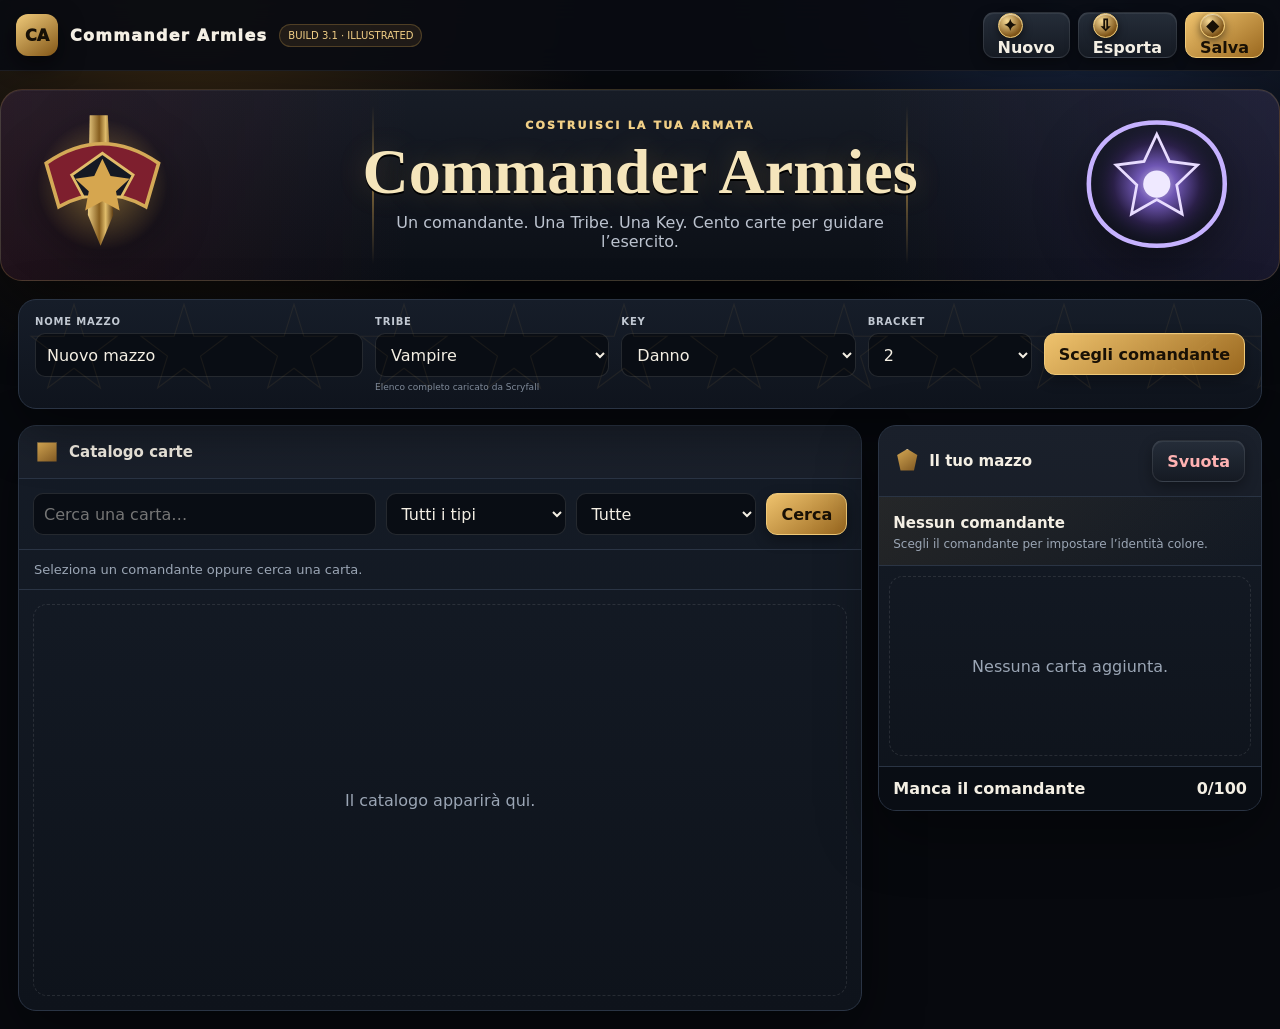
==== commit f42496b2: "Add files via upload" ====
--- a/index.html
+++ b/index.html
@@ -74,23 +74,110 @@
  .topbar{padding:8px}.brand{font-size:12px}.badge{display:none}.toolbar .text{display:none}.toolbar .btn{width:42px;padding:0}
  .config{grid-template-columns:1fr}.searchrow{grid-template-columns:1fr}.cards{gap:9px;padding:9px}.cardtype{display:none}.detailgrid{grid-template-columns:1fr}
 }
+
+.illustrated-hero{
+  max-width:1580px;margin:18px auto 0;padding:0 18px;
+  min-height:190px;display:grid;grid-template-columns:290px 1fr 290px;align-items:center;
+  border:1px solid #d6a64f35;border-radius:22px;overflow:hidden;
+  background:
+    linear-gradient(90deg,rgba(126,31,46,.18),transparent 32%,transparent 68%,rgba(86,65,145,.18)),
+    linear-gradient(180deg,#171c26,#0b0f16);
+  box-shadow:0 24px 70px #0008,inset 0 1px #ffffff0d;
+  position:relative;
+}
+.illustrated-hero:before,.illustrated-hero:after{
+  content:"";position:absolute;top:16px;bottom:16px;width:2px;
+  background:linear-gradient(transparent,#d6a64f88,transparent)
+}
+.illustrated-hero:before{left:29%}.illustrated-hero:after{right:29%}
+.hero-art{height:190px;display:flex;align-items:center;justify-content:center}
+.hero-art svg{width:100%;height:100%;filter:drop-shadow(0 16px 24px #0008)}
+.hero-copy{text-align:center;padding:22px 10px;position:relative;z-index:2}
+.eyebrow{display:block;color:var(--gold2);font-size:11px;text-transform:uppercase;letter-spacing:.2em;font-weight:1000}
+.hero-copy h1{font-family:Georgia,serif;font-size:clamp(34px,5vw,66px);line-height:.95;margin:10px 0;
+ color:#f5e5bb;text-shadow:0 2px #000,0 0 28px #d6a64f35}
+.hero-copy p{margin:0 auto;color:#bcc3cf;max-width:540px}
+.art-btn .button-rune{
+  width:25px;height:25px;display:grid;place-items:center;border-radius:50%;
+  background:radial-gradient(circle at 35% 30%,#f6da96,#7e5418 70%);
+  color:#171006;border:1px solid #f2ce7b;box-shadow:inset 0 1px #fff8,0 3px 9px #0008;font-weight:1000
+}
+.field-note{display:block;color:#7f8a99;font-size:9px;margin-top:5px}
+.config{position:relative}
+.config:before{
+ content:"";position:absolute;inset:0;pointer-events:none;opacity:.08;
+ background-image:url("data:image/svg+xml,%3Csvg xmlns='http://www.w3.org/2000/svg' width='100' height='100'%3E%3Cpath d='M50 4l9 29 30 0-24 18 9 29-24-18-24 18 9-29-24-18 30 0z' fill='none' stroke='%23d6a64f' stroke-width='1'/%3E%3C/svg%3E");
+ background-size:110px 110px;
+}
+.panelhead:before{
+ content:"";width:24px;height:24px;border-radius:7px;
+ background:linear-gradient(145deg,#d7aa55,#77501d);
+ box-shadow:inset 0 1px #fff7,0 4px 10px #0008;
+}
+.catalog .panelhead:before{clip-path:polygon(10% 10%,90% 10%,90% 90%,10% 90%)}
+.deckpanel .panelhead:before{clip-path:polygon(50% 0,92% 25%,78% 90%,22% 90%,8% 25%)}
+@media(max-width:950px){
+ .illustrated-hero{grid-template-columns:160px 1fr 160px;min-height:150px}
+ .hero-art{height:150px}.hero-copy h1{font-size:38px}
+}
+@media(max-width:640px){
+ .illustrated-hero{grid-template-columns:1fr;min-height:170px;padding:14px}
+ .hero-left,.hero-right{position:absolute;width:150px;height:120px;opacity:.35}
+ .hero-left{left:-35px;bottom:-10px}.hero-right{right:-30px;top:-5px}
+ .illustrated-hero:before,.illustrated-hero:after{display:none}
+ .hero-copy{padding:20px 8px}
+}
+
 </style>
 </head>
 <body>
 <header class="topbar">
- <div class="logo">CA</div><div class="brand">Commander Armies</div><div class="badge">BUILD 3.0 · CLEAN</div>
+ <div class="logo">CA</div><div class="brand">Commander Armies</div><div class="badge">BUILD 3.1 · ILLUSTRATED</div>
  <div class="spacer"></div>
  <div class="toolbar">
-   <button class="btn" id="newBtn">＋ <span class="text">Nuovo</span></button>
-   <button class="btn" id="exportBtn">⇩ <span class="text">Esporta</span></button>
-   <button class="btn primary" id="saveBtn">◆ <span class="text">Salva</span></button>
+   <button class="btn art-btn" id="newBtn"><span class="button-rune">✦</span><span class="text">Nuovo</span></button>
+   <button class="btn art-btn" id="exportBtn"><span class="button-rune">⇩</span><span class="text">Esporta</span></button>
+   <button class="btn primary art-btn" id="saveBtn"><span class="button-rune">◆</span><span class="text">Salva</span></button>
  </div>
 </header>
+
+
+<section class="illustrated-hero" aria-label="Commander Armies">
+  <div class="hero-art hero-left">
+    <svg viewBox="0 0 320 190" role="img" aria-label="Stendardo fantasy">
+      <defs>
+        <linearGradient id="blade" x1="0" x2="1"><stop stop-color="#f4d58a"/><stop offset=".45" stop-color="#8b611f"/><stop offset=".7" stop-color="#e9c46f"/><stop offset="1" stop-color="#5e3c12"/></linearGradient>
+        <radialGradient id="glow"><stop stop-color="#e7b85c" stop-opacity=".5"/><stop offset="1" stop-color="#e7b85c" stop-opacity="0"/></radialGradient>
+      </defs>
+      <circle cx="92" cy="95" r="72" fill="url(#glow)"/>
+      <path d="M78 18 L98 18 L104 128 L90 162 L76 128 Z" fill="url(#blade)" opacity=".95"/>
+      <path d="M30 71 Q92 28 154 71 L140 119 Q92 92 44 119 Z" fill="#7e1f2e" stroke="#d4aa57" stroke-width="4"/>
+      <path d="M58 84 L92 60 L126 84 L113 108 L71 108 Z" fill="#151923" stroke="#e1bc69" stroke-width="3"/>
+      <path d="M92 66 L101 85 L122 88 L107 102 L111 123 L92 113 L73 123 L77 102 L62 88 L83 85 Z" fill="#d6a64f"/>
+    </svg>
+  </div>
+  <div class="hero-copy">
+    <span class="eyebrow">Costruisci la tua armata</span>
+    <h1>Commander Armies</h1>
+    <p>Un comandante. Una Tribe. Una Key. Cento carte per guidare l’esercito.</p>
+  </div>
+  <div class="hero-art hero-right">
+    <svg viewBox="0 0 320 190" role="img" aria-label="Portale arcano">
+      <defs>
+        <radialGradient id="portal"><stop stop-color="#ddd0ff"/><stop offset=".28" stop-color="#7a5fc4"/><stop offset=".62" stop-color="#2d214c"/><stop offset="1" stop-color="#111722" stop-opacity="0"/></radialGradient>
+      </defs>
+      <ellipse cx="205" cy="94" rx="77" ry="73" fill="url(#portal)" opacity=".9"/>
+      <path d="M205 26 C255 26 280 57 280 94 C280 133 250 162 205 162 C160 162 130 133 130 94 C130 56 157 26 205 26Z" fill="none" stroke="#c6b2ff" stroke-width="5"/>
+      <path d="M205 39 L219 69 L250 73 L227 95 L233 127 L205 111 L177 127 L183 95 L160 73 L191 69 Z" fill="none" stroke="#e8dcff" stroke-width="3"/>
+      <circle cx="205" cy="94" r="15" fill="#efe9ff"/>
+    </svg>
+  </div>
+</section>
 
 <main>
 <section class="config">
  <div class="field"><label>Nome mazzo</label><input id="deckName" value="Nuovo mazzo"></div>
- <div class="field"><label>Tribe</label><select id="tribe"></select></div>
+ <div class="field"><label>Tribe</label><select id="tribe"></select><small class="field-note">Elenco completo caricato da Scryfall</small></div>
  <div class="field"><label>Key</label><select id="key"></select></div>
  <div class="field"><label>Bracket</label><select id="bracket"><option>1</option><option selected>2</option><option>3</option><option>4</option><option>5</option></select></div>
  <div class="field"><label>&nbsp;</label><button class="btn primary" id="commanderBtn">Scegli comandante</button></div>
@@ -143,7 +230,8 @@
 <script>
 const $=s=>document.querySelector(s);
 const STORAGE="commanderArmiesBuild3";
-const TRIBES=["Advisor","Angel","Artificer","Assassin","Beast","Bird","Cat","Cleric","Demon","Dog","Dragon","Druid","Dwarf","Eldrazi","Elemental","Elf","Faerie","Goblin","Human","Knight","Merfolk","Minotaur","Monk","Mutant","Ninja","Orc","Phyrexian","Pirate","Rogue","Samurai","Shaman","Skeleton","Sliver","Soldier","Spirit","Vampire","Warrior","Wizard","Wolf","Zombie"];
+const FALLBACK_TRIBES=["Angel","Artificer","Assassin","Beast","Bird","Cat","Cleric","Demon","Dragon","Druid","Dwarf","Eldrazi","Elemental","Elf","Faerie","Goblin","Human","Knight","Merfolk","Mutant","Ninja","Orc","Phyrexian","Pirate","Rogue","Samurai","Shaman","Skeleton","Sliver","Soldier","Spirit","Vampire","Warrior","Wizard","Wolf","Zombie"];
+let TRIBES=[...FALLBACK_TRIBES];
 const KEYS={
  "Danno":["damage","deals damage"],
  "Sacrificio":["sacrifice","dies"],
@@ -159,9 +247,24 @@
 const state={name:"Nuovo mazzo",tribe:"Vampire",key:"Danno",bracket:2,commander:null,cards:{}};
 
 function fillSelects(){
- $("#tribe").innerHTML=TRIBES.map(x=>`<option>${x}</option>`).join("");
- $("#key").innerHTML=Object.keys(KEYS).map(x=>`<option>${x}</option>`).join("");
- $("#tribe").value=state.tribe;$("#key").value=state.key;$("#bracket").value=String(state.bracket);
+ const tribeValue=state.tribe||"Vampire";
+ $("#tribe").innerHTML=TRIBES.map(x=>`<option value="${x}">${x}</option>`).join("");
+ if(TRIBES.includes(tribeValue))$("#tribe").value=tribeValue;
+ $("#key").innerHTML=Object.keys(KEYS).map(x=>`<option value="${x}">${x}</option>`).join("");
+ $("#key").value=state.key||Object.keys(KEYS)[0];
+ $("#bracket").value=String(state.bracket||2);
+}
+async function loadCreatureTypes(){
+ try{
+  const res=await fetch("https://api.scryfall.com/catalog/creature-types");
+  const data=await res.json();
+  if(res.ok&&Array.isArray(data.data)&&data.data.length){
+    TRIBES=[...data.data].sort((a,b)=>a.localeCompare(b));
+    fillSelects();
+  }
+ }catch(e){
+  console.warn("Catalogo Tribe non disponibile: uso elenco locale.",e);
+ }
 }
 function imageOf(c){return c.image_uris?.normal||c.card_faces?.[0]?.image_uris?.normal||""}
 function textOf(c){return [c.name,c.type_line,c.oracle_text,c.card_faces?.map(f=>[f.name,f.type_line,f.oracle_text].join(" ")).join(" ")].filter(Boolean).join(" ").toLowerCase()}
@@ -170,7 +273,6 @@
  const t=textOf(c),tribe=(state.tribe||"").toLowerCase(),terms=KEYS[state.key]||[];
  if(t.includes(tribe))return {ok:true,reason:"Corrisponde alla Tribe."};
  if(terms.some(x=>t.includes(x)))return {ok:true,reason:"Corrisponde alla Key."};
- if(["sol ring","arcane signet","command tower"].includes(c.name.toLowerCase()))return {ok:true,reason:"Evergreen."};
  return {ok:false,reason:"Non corrisponde a Tribe o Key."};
 }
 function save(){
@@ -223,8 +325,22 @@
  }catch(e){status.textContent=e.message;root.innerHTML=`<div class="empty">Ricerca non riuscita.</div>`}
 }
 function searchCards(){
- save();let q=$("#search").value.trim()||"*";const type=$("#typeFilter").value;
- if(type)q+=` type:${type}`;if(state.commander?.color_identity?.length)q+=` id<=${state.commander.color_identity.join("")}`;
+ save();
+ const typed=$("#search").value.trim();
+ const type=$("#typeFilter").value;
+ const tribe=(state.tribe||"").replace(/"/g,"");
+ const terms=KEYS[state.key]||[];
+ let q="";
+ if(typed){
+   q=`${typed}`;
+ }else{
+   const tribeQuery=`(t:${tribe} or o:"${tribe}")`;
+   const keyQuery=terms.length?`(${terms.map(x=>`o:"${x}"`).join(" or ")})`:"";
+   q=keyQuery?`(${tribeQuery} or ${keyQuery})`:tribeQuery;
+ }
+ if(type)q+=` type:${type}`;
+ if(state.commander?.color_identity?.length)q+=` id<=${state.commander.color_identity.join("")}`;
+ q+=" game:paper";
  fetchCards(q,false);
 }
 function showDetail(c){
@@ -246,6 +362,7 @@
 $("#catalogTab").onclick=()=>{document.body.classList.remove("showdeck");$("#catalogTab").classList.add("active");$("#deckTab").classList.remove("active")};
 $("#deckTab").onclick=()=>{document.body.classList.add("showdeck");$("#deckTab").classList.add("active");$("#catalogTab").classList.remove("active")};
 load();
+loadCreatureTypes();
 </script>
 </body>
 </html>
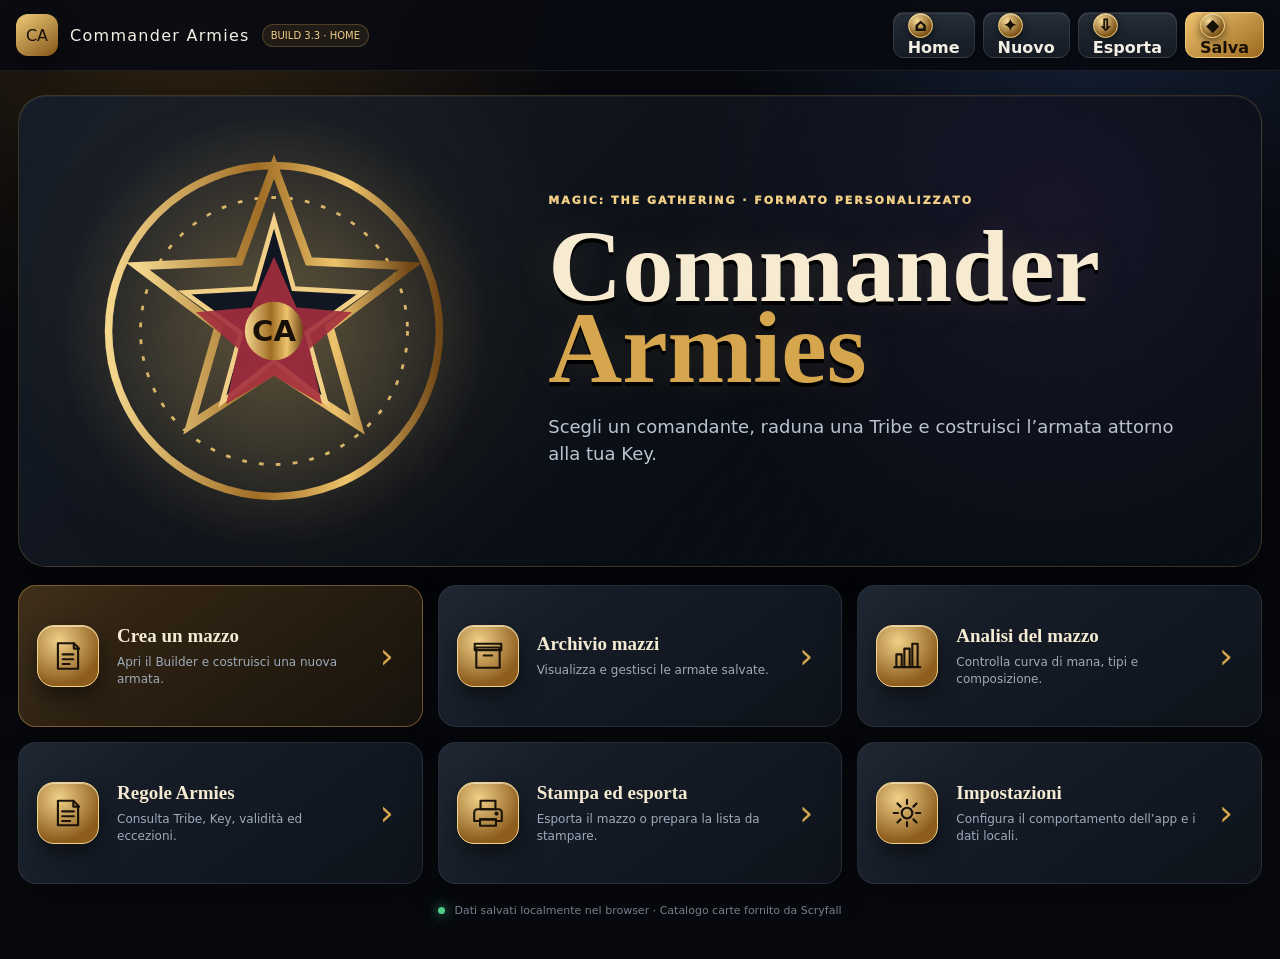
==== commit fbe66d56: "Add files via upload" ====
--- a/index.html
+++ b/index.html
@@ -36,7 +36,7 @@
 .panel{background:linear-gradient(180deg,#151c27,#0e131b);border:1px solid var(--line);border-radius:18px;overflow:hidden;box-shadow:0 22px 60px #0006}
 .panelhead{display:flex;align-items:center;gap:10px;padding:14px 16px;border-bottom:1px solid var(--line);background:#ffffff05}
 .panelhead h2{font-size:15px;margin:0}.panelhead .grow{flex:1}
-.searchrow{display:grid;grid-template-columns:1fr 180px 180px auto;gap:10px;padding:14px;border-bottom:1px solid var(--line)}
+.searchrow{display:grid;grid-template-columns:minmax(220px,1fr) 180px 170px 170px auto auto;gap:10px;padding:14px;border-bottom:1px solid var(--line)}
 .searchrow input,.searchrow select{height:42px;border-radius:10px;border:1px solid #ffffff1d;background:#090d14;color:var(--text);padding:0 10px}
 .cards{display:grid;grid-template-columns:repeat(auto-fill,minmax(190px,1fr));gap:14px;padding:14px;min-height:420px}
 .card{position:relative;background:#141a23;border:1px solid #ffffff18;border-radius:15px;overflow:hidden;box-shadow:0 12px 30px #0007;transition:.18s}
@@ -128,13 +128,105 @@
  .hero-copy{padding:20px 8px}
 }
 
+
+.active-filters{
+  display:flex;flex-wrap:wrap;gap:7px;padding:10px 14px;
+  border-bottom:1px solid var(--line);background:#090d1455;
+}
+.filter-chip{
+  display:inline-flex;align-items:center;gap:6px;padding:5px 9px;border-radius:999px;
+  border:1px solid #d6a64f3d;background:#d6a64f12;color:#e5c77f;font-size:11px;font-weight:800;
+}
+.filter-chip.neutral{border-color:#ffffff1b;background:#ffffff08;color:#b8c0cc}
+@media(max-width:1100px){
+ .searchrow{grid-template-columns:1fr 1fr 1fr}
+}
+@media(max-width:650px){
+ .searchrow{grid-template-columns:1fr}
+}
+
+
+.logo-button,.brand-button{border:0;padding:0;font:inherit}
+.logo-button{cursor:pointer}
+.brand-button{background:transparent;color:var(--text);cursor:pointer}
+#builderView,.builder-hero{display:none}
+body.builder-mode #homeView{display:none}
+body.builder-mode #builderView{display:block}
+body.builder-mode .builder-hero{display:grid}
+
+.home-view{max-width:1580px;margin:0 auto;padding:24px 18px 42px}
+.home-backdrop{
+ min-height:430px;display:grid;grid-template-columns:minmax(300px,.82fr) minmax(360px,1.18fr);align-items:center;
+ border:1px solid #d6a64f38;border-radius:28px;overflow:hidden;position:relative;
+ background:
+ radial-gradient(circle at 22% 45%,#d6a64f1e,transparent 30%),
+ radial-gradient(circle at 83% 25%,#5c469328,transparent 34%),
+ linear-gradient(135deg,#171d28,#090d14 62%);
+ box-shadow:0 32px 90px #0009,inset 0 1px #ffffff0d;
+}
+.home-backdrop:after{
+ content:"";position:absolute;inset:0;pointer-events:none;opacity:.16;
+ background-image:linear-gradient(120deg,transparent 0 48%,#ffffff09 49% 50%,transparent 51% 100%);
+ background-size:42px 42px;
+}
+.home-sigil{width:min(470px,95%);height:auto;justify-self:center;filter:drop-shadow(0 24px 38px #000a);animation:sigilFloat 6s ease-in-out infinite}
+@keyframes sigilFloat{50%{transform:translateY(-8px) rotate(1deg)}}
+.home-title{padding:44px 52px 44px 20px;position:relative;z-index:2}
+.home-kicker{display:block;color:var(--gold2);font-size:11px;letter-spacing:.18em;text-transform:uppercase;font-weight:1000}
+.home-title h1{font-family:Georgia,serif;font-size:clamp(58px,8vw,112px);line-height:.79;margin:20px 0 24px;color:#f6ead0;text-shadow:0 4px 0 #000,0 0 42px #d6a64f25}
+.home-title h1 em{font-style:normal;color:#d6a64f}
+.home-title p{max-width:650px;color:#bac3d0;font-size:18px;line-height:1.55;margin:0}
+
+.activity-grid{display:grid;grid-template-columns:repeat(3,minmax(0,1fr));gap:15px;margin-top:18px}
+.activity-card{
+ min-height:142px;display:grid;grid-template-columns:66px 1fr 24px;align-items:center;gap:14px;text-align:left;
+ border:1px solid #ffffff16;border-radius:18px;padding:18px;background:linear-gradient(145deg,#18202c,#0e131b);
+ color:var(--text);box-shadow:0 14px 34px #0005;transition:.2s;position:relative;overflow:hidden
+}
+.activity-card:before{content:"";position:absolute;inset:0;background:linear-gradient(115deg,#ffffff08,transparent 30%);pointer-events:none}
+.activity-card:hover{transform:translateY(-4px);border-color:#d6a64f75;box-shadow:0 21px 42px #0008}
+.activity-primary{background:linear-gradient(145deg,#3a2914,#17130d);border-color:#d6a64f70}
+.activity-icon{
+ width:62px;height:62px;border-radius:17px;display:grid;place-items:center;
+ background:radial-gradient(circle at 35% 25%,#f0cf85,#8c5c1c 72%);border:1px solid #f1cf86;
+ box-shadow:inset 0 1px #fff8,0 9px 21px #0008
+}
+.activity-icon svg{width:34px;height:34px;fill:none;stroke:#181006;stroke-width:4;stroke-linecap:round;stroke-linejoin:round}
+.activity-copy{display:flex;flex-direction:column;gap:7px}
+.activity-copy strong{font-family:Georgia,serif;font-size:19px;color:#f4ead2}
+.activity-copy small{color:#9eabba;line-height:1.35;font-size:12px}
+.activity-arrow{font-size:35px;color:#d6a64f;transition:.2s}.activity-card:hover .activity-arrow{transform:translateX(4px)}
+.home-footer-note{display:flex;align-items:center;justify-content:center;gap:9px;color:#7f8996;font-size:11px;margin:20px 0 0}
+.status-dot{width:7px;height:7px;border-radius:50%;background:#55d692;box-shadow:0 0 12px #55d692}
+.activity-modal-box{max-width:560px}
+.activity-modal-content{text-align:center;padding:34px 30px 38px}
+.activity-modal-emblem{width:74px;height:74px;margin:0 auto 18px;border-radius:22px;display:grid;place-items:center;
+ background:linear-gradient(145deg,#efcc7d,#835718);color:#1b1206;font-size:30px;font-weight:1000;box-shadow:0 13px 30px #0007}
+.activity-modal-content h2{font-family:Georgia,serif;font-size:30px;margin:0 0 12px}
+.activity-modal-content p{color:#aeb8c5;line-height:1.55;margin:0 auto 24px;max-width:420px}
+@media(max-width:1050px){
+ .activity-grid{grid-template-columns:repeat(2,minmax(0,1fr))}
+ .home-backdrop{min-height:360px}
+ .home-title{padding-right:30px}.home-title h1{font-size:72px}
+}
+@media(max-width:700px){
+ .home-view{padding:12px 10px 30px}
+ .home-backdrop{grid-template-columns:1fr;min-height:440px;text-align:center}
+ .home-sigil{position:absolute;width:320px;opacity:.35;left:50%;top:42%;transform:translate(-50%,-50%);animation:none}
+ .home-title{padding:54px 24px;z-index:2}.home-title h1{font-size:58px}.home-title p{font-size:15px}
+ .activity-grid{grid-template-columns:1fr;gap:10px}
+ .activity-card{min-height:116px;grid-template-columns:54px 1fr 20px;padding:14px}
+ .activity-icon{width:52px;height:52px;border-radius:14px}.activity-icon svg{width:29px;height:29px}
+ .activity-copy strong{font-size:17px}
+}
+
 </style>
 </head>
 <body>
 <header class="topbar">
- <div class="logo">CA</div><div class="brand">Commander Armies</div><div class="badge">BUILD 3.1 · ILLUSTRATED</div>
+ <button class="logo logo-button" id="logoHomeBtn" aria-label="Torna alla Home">CA</button><button class="brand brand-button" id="brandHomeBtn">Commander Armies</button><div class="badge">BUILD 3.3 · HOME</div>
  <div class="spacer"></div>
- <div class="toolbar">
+ <div class="toolbar"><button class="btn art-btn" id="homeBtn"><span class="button-rune">⌂</span><span class="text">Home</span></button>
    <button class="btn art-btn" id="newBtn"><span class="button-rune">✦</span><span class="text">Nuovo</span></button>
    <button class="btn art-btn" id="exportBtn"><span class="button-rune">⇩</span><span class="text">Esporta</span></button>
    <button class="btn primary art-btn" id="saveBtn"><span class="button-rune">◆</span><span class="text">Salva</span></button>
@@ -142,7 +234,87 @@
 </header>
 
 
-<section class="illustrated-hero" aria-label="Commander Armies">
+
+<section id="homeView" class="home-view">
+  <div class="home-backdrop">
+    <svg class="home-sigil" viewBox="0 0 500 500" aria-hidden="true">
+      <defs>
+        <radialGradient id="homeGlow"><stop stop-color="#efd18b" stop-opacity=".36"/><stop offset="1" stop-color="#efd18b" stop-opacity="0"/></radialGradient>
+        <linearGradient id="homeGold" x1="0" x2="1"><stop stop-color="#f4d78d"/><stop offset=".45" stop-color="#a06d25"/><stop offset=".72" stop-color="#edc36c"/><stop offset="1" stop-color="#704716"/></linearGradient>
+      </defs>
+      <circle cx="250" cy="250" r="230" fill="url(#homeGlow)"/>
+      <circle cx="250" cy="250" r="176" fill="none" stroke="url(#homeGold)" stroke-width="8"/>
+      <circle cx="250" cy="250" r="142" fill="none" stroke="#d8b568" stroke-width="3" stroke-dasharray="5 13"/>
+      <path d="M250 75 L287 176 L395 181 L309 246 L339 350 L250 292 L161 350 L191 246 L105 181 L213 176 Z" fill="none" stroke="url(#homeGold)" stroke-width="9"/>
+      <path d="M250 132 L271 205 L345 209 L285 252 L305 325 L250 282 L195 325 L215 252 L155 209 L229 205 Z" fill="#111722" stroke="#f1cf86" stroke-width="5"/>
+      <path d="M250 171 L274 225 L333 230 L288 269 L301 328 L250 298 L199 328 L212 269 L167 230 L226 225 Z" fill="#a52f3f" opacity=".9"/>
+      <circle cx="250" cy="250" r="31" fill="url(#homeGold)"/>
+      <text x="250" y="261" text-anchor="middle" font-size="31" font-weight="900" fill="#181006">CA</text>
+    </svg>
+    <div class="home-title">
+      <span class="home-kicker">Magic: The Gathering · Formato personalizzato</span>
+      <h1>Commander<br><em>Armies</em></h1>
+      <p>Scegli un comandante, raduna una Tribe e costruisci l’armata attorno alla tua Key.</p>
+    </div>
+  </div>
+
+  <div class="activity-grid">
+    <button class="activity-card activity-primary" data-open-view="builder">
+      <span class="activity-icon">
+        <svg viewBox="0 0 64 64"><path d="M13 8h30l8 8v40H13z"/><path d="M43 8v10h10M22 29h20M22 38h20M22 47h13"/></svg>
+      </span>
+      <span class="activity-copy"><strong>Crea un mazzo</strong><small>Apri il Builder e costruisci una nuova armata.</small></span>
+      <span class="activity-arrow">›</span>
+    </button>
+
+    <button class="activity-card" data-home-action="archive">
+      <span class="activity-icon">
+        <svg viewBox="0 0 64 64"><path d="M10 16h44v38H10z"/><path d="M7 9h50v12H7zM24 31h16"/></svg>
+      </span>
+      <span class="activity-copy"><strong>Archivio mazzi</strong><small>Visualizza e gestisci le armate salvate.</small></span>
+      <span class="activity-arrow">›</span>
+    </button>
+
+    <button class="activity-card" data-home-action="analysis">
+      <span class="activity-icon">
+        <svg viewBox="0 0 64 64"><path d="M12 53V29h10v24M27 53V18h10v35M42 53V9h10v44M8 53h49"/></svg>
+      </span>
+      <span class="activity-copy"><strong>Analisi del mazzo</strong><small>Controlla curva di mana, tipi e composizione.</small></span>
+      <span class="activity-arrow">›</span>
+    </button>
+
+    <button class="activity-card" data-home-action="rules">
+      <span class="activity-icon">
+        <svg viewBox="0 0 64 64"><path d="M13 9h29l9 9v37H13z"/><path d="M42 9v11h11M21 29h22M21 38h22M21 47h15"/></svg>
+      </span>
+      <span class="activity-copy"><strong>Regole Armies</strong><small>Consulta Tribe, Key, validità ed eccezioni.</small></span>
+      <span class="activity-arrow">›</span>
+    </button>
+
+    <button class="activity-card" data-home-action="print">
+      <span class="activity-icon">
+        <svg viewBox="0 0 64 64"><path d="M18 9h28v16H18zM17 44h30v12H17z"/><path d="M12 25h40a6 6 0 0 1 6 6v16H47v-3H17v3H6V31a6 6 0 0 1 6-6z"/><circle cx="48" cy="33" r="2"/></svg>
+      </span>
+      <span class="activity-copy"><strong>Stampa ed esporta</strong><small>Esporta il mazzo o prepara la lista da stampare.</small></span>
+      <span class="activity-arrow">›</span>
+    </button>
+
+    <button class="activity-card" data-home-action="settings">
+      <span class="activity-icon">
+        <svg viewBox="0 0 64 64"><circle cx="32" cy="32" r="10"/><path d="M32 7v8M32 49v8M7 32h8M49 32h8M14 14l6 6M44 44l6 6M50 14l-6 6M20 44l-6 6"/></svg>
+      </span>
+      <span class="activity-copy"><strong>Impostazioni</strong><small>Configura il comportamento dell’app e i dati locali.</small></span>
+      <span class="activity-arrow">›</span>
+    </button>
+  </div>
+
+  <div class="home-footer-note">
+    <span class="status-dot"></span>
+    <span>Dati salvati localmente nel browser · Catalogo carte fornito da Scryfall</span>
+  </div>
+</section>
+
+<section class="illustrated-hero builder-hero" aria-label="Commander Armies">
   <div class="hero-art hero-left">
     <svg viewBox="0 0 320 190" role="img" aria-label="Stendardo fantasy">
       <defs>
@@ -174,7 +346,7 @@
   </div>
 </section>
 
-<main>
+<main id="builderView">
 <section class="config">
  <div class="field"><label>Nome mazzo</label><input id="deckName" value="Nuovo mazzo"></div>
  <div class="field"><label>Tribe</label><select id="tribe"></select><small class="field-note">Elenco completo caricato da Scryfall</small></div>
@@ -187,15 +359,33 @@
 <section class="panel catalog">
  <div class="panelhead"><h2>Catalogo carte</h2><div class="grow"></div><span class="muted" id="catalogCount"></span></div>
  <div class="searchrow">
-   <input id="search" placeholder="Cerca una carta…">
+   <input id="search" placeholder="Nome o testo della carta…">
+   <select id="matchFilter">
+     <option value="army">Tribe oppure Key</option>
+     <option value="tribe">Solo Tribe</option>
+     <option value="key">Solo Key</option>
+     <option value="all">Ignora Tribe e Key</option>
+   </select>
    <select id="typeFilter">
-     <option value="">Tutti i tipi</option><option value="creature">Creature</option><option value="instant">Istantanei</option>
-     <option value="sorcery">Stregonerie</option><option value="artifact">Artefatti</option><option value="enchantment">Incantesimi</option>
-     <option value="planeswalker">Planeswalker</option><option value="land">Terre</option>
+     <option value="">Tutti i tipi</option>
+     <option value="creature">Creature</option>
+     <option value="instant">Istantanei</option>
+     <option value="sorcery">Stregonerie</option>
+     <option value="artifact">Artefatti</option>
+     <option value="enchantment">Incantesimi</option>
+     <option value="planeswalker">Planeswalker</option>
+     <option value="battle">Battaglie</option>
+     <option value="land">Terre</option>
    </select>
-   <select id="legalFilter"><option value="">Tutte</option><option value="legal">Solo valide</option><option value="illegal">Solo non valide</option></select>
+   <select id="legalFilter">
+     <option value="">Tutte le validità</option>
+     <option value="legal">Solo valide</option>
+     <option value="illegal">Solo non valide</option>
+   </select>
    <button class="btn primary" id="searchBtn">Cerca</button>
+   <button class="btn" id="resetFiltersBtn">Azzera</button>
  </div>
+ <div class="active-filters" id="activeFilters"></div>
  <div class="status" id="status">Seleziona un comandante oppure cerca una carta.</div>
  <div class="cards" id="cards"><div class="empty">Il catalogo apparirà qui.</div></div>
 </section>
@@ -210,6 +400,19 @@
 </main>
 
 <nav class="mobiletabs"><button id="catalogTab" class="active">▦ Catalogo</button><button id="deckTab">🂠 Mazzo</button></nav>
+
+
+<div class="modal" id="activityModal">
+ <div class="modalbox activity-modal-box">
+  <div class="modalhead"><strong id="activityModalTitle">Attività</strong><button class="btn" data-close="activityModal">✕</button></div>
+  <div class="activity-modal-content">
+    <div class="activity-modal-emblem" id="activityModalIcon">◆</div>
+    <h2 id="activityModalHeading"></h2>
+    <p id="activityModalText"></p>
+    <button class="btn primary" id="activityGoBuilder">Apri il Builder</button>
+  </div>
+ </div>
+</div>
 
 <div class="modal" id="commanderModal">
  <div class="modalbox">
@@ -268,11 +471,24 @@
 }
 function imageOf(c){return c.image_uris?.normal||c.card_faces?.[0]?.image_uris?.normal||""}
 function textOf(c){return [c.name,c.type_line,c.oracle_text,c.card_faces?.map(f=>[f.name,f.type_line,f.oracle_text].join(" ")).join(" ")].filter(Boolean).join(" ").toLowerCase()}
+function tribeMatches(c){
+ const tribe=(state.tribe||"").toLowerCase().trim();
+ if(!tribe)return false;
+ const t=textOf(c);
+ const type=(c.type_line||"").toLowerCase();
+ return type.split(/[—/]/).some(part=>part.trim().split(/\s+/).includes(tribe)) || t.includes(tribe);
+}
+function keyMatches(c){
+ const terms=KEYS[state.key]||[];
+ const t=textOf(c);
+ return terms.some(term=>t.includes(term.toLowerCase()));
+}
 function legal(c){
  if(!state.tribe&&!state.key)return {ok:null,reason:"Scegli Tribe e Key."};
- const t=textOf(c),tribe=(state.tribe||"").toLowerCase(),terms=KEYS[state.key]||[];
- if(t.includes(tribe))return {ok:true,reason:"Corrisponde alla Tribe."};
- if(terms.some(x=>t.includes(x)))return {ok:true,reason:"Corrisponde alla Key."};
+ const byTribe=tribeMatches(c),byKey=keyMatches(c);
+ if(byTribe&&byKey)return {ok:true,reason:"Corrisponde sia alla Tribe sia alla Key."};
+ if(byTribe)return {ok:true,reason:"Corrisponde alla Tribe."};
+ if(byKey)return {ok:true,reason:"Corrisponde alla Key."};
  return {ok:false,reason:"Non corrisponde a Tribe o Key."};
 }
 function save(){
@@ -309,60 +525,139 @@
  });
 }
 async function fetchCards(query,commander=false){
- const status=commander?$("#commanderStatus"):$("#status"),root=commander?$("#commanderResults"):$("#cards");
+ const status=commander?$("#commanderStatus"):$("#status");
+ const root=commander?$("#commanderResults"):$("#cards");
  status.textContent="Ricerca in corso…";root.innerHTML="";
  try{
-  const res=await fetch(`https://api.scryfall.com/cards/search?q=${encodeURIComponent(query)}&order=edhrec&unique=cards`);
-  const data=await res.json();if(!res.ok)throw new Error(data.details||"Nessun risultato");
-  currentCards=data.data;
+  let url=`https://api.scryfall.com/cards/search?q=${encodeURIComponent(query)}&order=edhrec&unique=cards`;
+  let gathered=[];
+  for(let page=0;page<3&&url;page++){
+    const res=await fetch(url);
+    const data=await res.json();
+    if(!res.ok)throw new Error(data.details||"Nessun risultato");
+    gathered.push(...data.data);
+    url=data.has_more?data.next_page:null;
+  }
+  currentCards=gathered;
   if(!commander){
-   const f=$("#legalFilter").value; if(f)currentCards=currentCards.filter(c=>f==="legal"?legal(c).ok:!legal(c).ok);
-   $("#catalogCount").textContent=`${currentCards.length} risultati`;
+    const validity=$("#legalFilter").value;
+    if(validity==="legal")currentCards=currentCards.filter(c=>legal(c).ok===true);
+    if(validity==="illegal")currentCards=currentCards.filter(c=>legal(c).ok===false);
+    $("#catalogCount").textContent=`${currentCards.length} risultati`;
   }
-  root.innerHTML=currentCards.length?currentCards.slice(0,60).map(c=>cardMarkup(c,commander)).join(""):`<div class="empty">Nessun risultato.</div>`;
-  status.textContent=commander?"Scegli una carta come comandante.":"Clicca + per aggiungere una carta.";
+  root.innerHTML=currentCards.length?currentCards.slice(0,90).map(c=>cardMarkup(c,commander)).join(""):`<div class="empty">Nessun risultato con questi filtri.</div>`;
+  status.textContent=commander?"Scegli una carta come comandante.":currentCards.length?"Filtri applicati correttamente.":"Prova ad allargare i filtri.";
   bindCards(root,commander);
- }catch(e){status.textContent=e.message;root.innerHTML=`<div class="empty">Ricerca non riuscita.</div>`}
+ }catch(e){
+  status.textContent=e.message;
+  root.innerHTML=`<div class="empty">Ricerca non riuscita.</div>`;
+ }
+}
+function buildArmyQuery(){
+ const mode=$("#matchFilter").value;
+ const tribe=(state.tribe||"").replace(/"/g,"");
+ const terms=KEYS[state.key]||[];
+ const tribeQuery=tribe?`(t:"${tribe}" or o:"${tribe}")`:"";
+ const keyQuery=terms.length?`(${terms.map(x=>`o:"${x.replace(/"/g,"")}"`).join(" or ")})`:"";
+ if(mode==="tribe")return tribeQuery||"*";
+ if(mode==="key")return keyQuery||"*";
+ if(mode==="all")return "*";
+ if(tribeQuery&&keyQuery)return `(${tribeQuery} or ${keyQuery})`;
+ return tribeQuery||keyQuery||"*";
+}
+function updateActiveFilters(){
+ const chips=[];
+ const mode=$("#matchFilter").value;
+ if(mode!=="all"){
+   if(mode==="army"||mode==="tribe")chips.push(`<span class="filter-chip">Tribe: ${state.tribe}</span>`);
+   if(mode==="army"||mode==="key")chips.push(`<span class="filter-chip">Key: ${state.key}</span>`);
+ }else chips.push(`<span class="filter-chip neutral">Tribe e Key ignorate</span>`);
+ if($("#typeFilter").value)chips.push(`<span class="filter-chip neutral">Tipo: ${$("#typeFilter").selectedOptions[0].text}</span>`);
+ if($("#legalFilter").value)chips.push(`<span class="filter-chip neutral">${$("#legalFilter").selectedOptions[0].text}</span>`);
+ if(state.commander)chips.push(`<span class="filter-chip neutral">Identità colore del comandante</span>`);
+ $("#activeFilters").innerHTML=chips.join("");
 }
 function searchCards(){
  save();
  const typed=$("#search").value.trim();
+ let parts=[];
+ const armyQuery=buildArmyQuery();
+ if(armyQuery&&armyQuery!=="*")parts.push(armyQuery);
+ if(typed)parts.push(`("${typed.replace(/"/g,"")}" or o:"${typed.replace(/"/g,"")}")`);
  const type=$("#typeFilter").value;
- const tribe=(state.tribe||"").replace(/"/g,"");
- const terms=KEYS[state.key]||[];
- let q="";
- if(typed){
-   q=`${typed}`;
- }else{
-   const tribeQuery=`(t:${tribe} or o:"${tribe}")`;
-   const keyQuery=terms.length?`(${terms.map(x=>`o:"${x}"`).join(" or ")})`:"";
-   q=keyQuery?`(${tribeQuery} or ${keyQuery})`:tribeQuery;
- }
- if(type)q+=` type:${type}`;
- if(state.commander?.color_identity?.length)q+=` id<=${state.commander.color_identity.join("")}`;
- q+=" game:paper";
- fetchCards(q,false);
+ if(type)parts.push(`type:${type}`);
+ if(state.commander?.color_identity?.length)parts.push(`id<=${state.commander.color_identity.join("")}`);
+ parts.push("game:paper");
+ const query=parts.length?parts.join(" "):"game:paper";
+ updateActiveFilters();
+ fetchCards(query,false);
 }
 function showDetail(c){
  if(!c)return;const l=legal(c);$("#detailTitle").textContent=c.name;$("#detailName").textContent=c.name;$("#detailImg").src=imageOf(c);
  $("#detailType").textContent=c.type_line||"";$("#detailOracle").textContent=c.oracle_text||c.card_faces?.map(f=>f.oracle_text).filter(Boolean).join("\n\n")||"";
  $("#detailLegal").textContent=`Commander Armies: ${l.reason}`;$("#detailLegal").style.color=l.ok?"var(--green)":"var(--red)";$("#detailModal").classList.add("open");
 }
-$("#searchBtn").onclick=searchCards;$("#search").onkeydown=e=>{if(e.key==="Enter")searchCards()};
+$("#searchBtn").onclick=searchCards;
+$("#search").onkeydown=e=>{if(e.key==="Enter")searchCards()};
+["matchFilter","typeFilter","legalFilter"].forEach(id=>$("#"+id).onchange=searchCards);
+$("#resetFiltersBtn").onclick=()=>{
+ $("#search").value="";
+ $("#matchFilter").value="army";
+ $("#typeFilter").value="";
+ $("#legalFilter").value="";
+ searchCards();
+};
 $("#commanderBtn").onclick=()=>$("#commanderModal").classList.add("open");
 $("#commanderSearchBtn").onclick=()=>{const q=$("#commanderSearch").value.trim();if(q)fetchCards(`${q} is:commander`,true)};
 $("#commanderSearch").onkeydown=e=>{if(e.key==="Enter")$("#commanderSearchBtn").click()};
 document.querySelectorAll("[data-close]").forEach(b=>b.onclick=()=>$("#"+b.dataset.close).classList.remove("open"));
 document.querySelectorAll(".modal").forEach(m=>m.onclick=e=>{if(e.target===m)m.classList.remove("open")});
-["deckName","tribe","key","bracket"].forEach(id=>$("#"+id).onchange=save);
+["deckName","bracket"].forEach(id=>$("#"+id).onchange=save);
+["tribe","key"].forEach(id=>$("#"+id).onchange=()=>{save();searchCards()});
 $("#saveBtn").onclick=save;
 $("#newBtn").onclick=()=>{if(confirm("Creare un nuovo mazzo?")){localStorage.removeItem(STORAGE);location.reload()}};
 $("#clearBtn").onclick=()=>{if(confirm("Rimuovere tutte le carte?")){state.cards={};save()}};
 $("#exportBtn").onclick=()=>{save();const a=document.createElement("a");a.href=URL.createObjectURL(new Blob([JSON.stringify(state,null,2)],{type:"application/json"}));a.download=(state.name||"mazzo")+".json";a.click()};
 $("#catalogTab").onclick=()=>{document.body.classList.remove("showdeck");$("#catalogTab").classList.add("active");$("#deckTab").classList.remove("active")};
 $("#deckTab").onclick=()=>{document.body.classList.add("showdeck");$("#deckTab").classList.add("active");$("#catalogTab").classList.remove("active")};
+
+function showHome(){
+ document.body.classList.remove("builder-mode","showdeck");
+ window.scrollTo({top:0,behavior:"smooth"});
+}
+function showBuilder(){
+ document.body.classList.add("builder-mode");
+ window.scrollTo({top:0,behavior:"smooth"});
+ updateActiveFilters();
+}
+$("#homeBtn").onclick=showHome;
+$("#logoHomeBtn").onclick=showHome;
+$("#brandHomeBtn").onclick=showHome;
+document.querySelectorAll("[data-open-view='builder']").forEach(btn=>btn.onclick=showBuilder);
+
+const activityContent={
+ archive:{icon:"▤",title:"Archivio mazzi",text:"L’archivio completo verrà collegato ai mazzi salvati. Per ora puoi aprire il Builder e continuare a lavorare sul mazzo salvato nel browser."},
+ analysis:{icon:"◫",title:"Analisi del mazzo",text:"L’analisi mostrerà curva di mana, distribuzione dei tipi, colori e composizione dell’armata. Apri il Builder per modificare il mazzo corrente."},
+ rules:{icon:"⚖",title:"Regole Commander Armies",text:"Qui troveranno posto Tribe, Key, carte Evergreen, bracket ed eccezioni amministrative del formato."},
+ print:{icon:"▣",title:"Stampa ed esporta",text:"Puoi già esportare il mazzo corrente in formato JSON dal Builder. Le stampe grafiche verranno raccolte in questa sezione."},
+ settings:{icon:"⚙",title:"Impostazioni",text:"Questa sezione ospiterà configurazione locale, importazione dei dati e preferenze dell’app."}
+};
+document.querySelectorAll("[data-home-action]").forEach(btn=>btn.onclick=()=>{
+ const data=activityContent[btn.dataset.homeAction];
+ $("#activityModalIcon").textContent=data.icon;
+ $("#activityModalTitle").textContent=data.title;
+ $("#activityModalHeading").textContent=data.title;
+ $("#activityModalText").textContent=data.text;
+ $("#activityModal").classList.add("open");
+});
+$("#activityGoBuilder").onclick=()=>{
+ $("#activityModal").classList.remove("open");
+ showBuilder();
+};
+
 load();
 loadCreatureTypes();
+updateActiveFilters();
 </script>
 </body>
 </html>
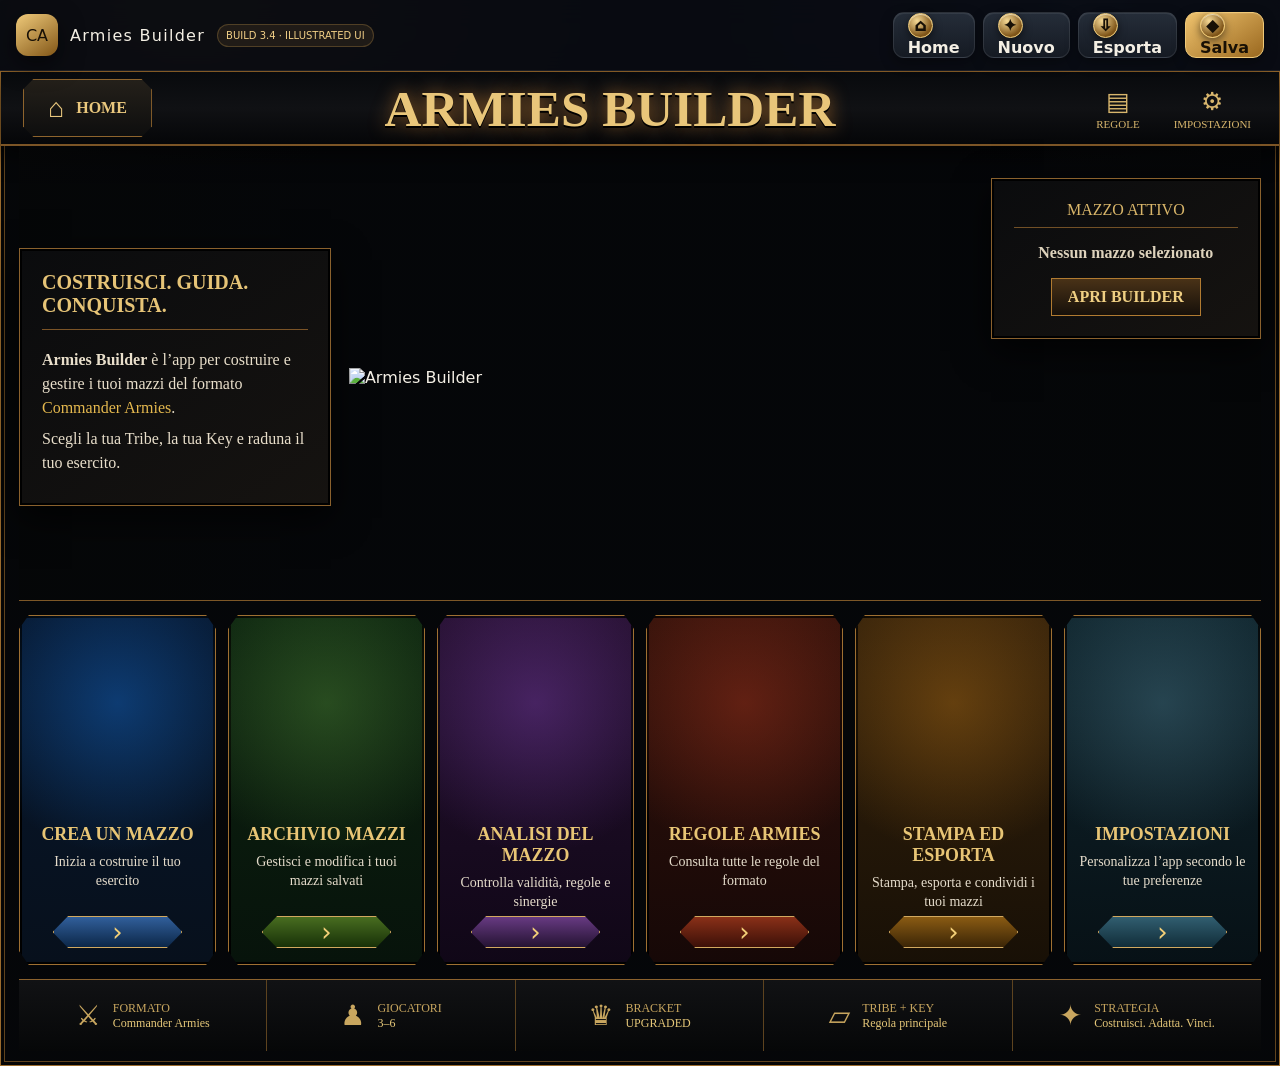
==== commit 6dffc4db: "Add files via upload" ====
--- a/index.html
+++ b/index.html
@@ -3,7 +3,7 @@
 <head>
 <meta charset="utf-8">
 <meta name="viewport" content="width=device-width,initial-scale=1">
-<title>Commander Armies</title>
+<title>Armies Builder</title>
 <style>
 :root{
  --bg:#07090e;--panel:#111722;--panel2:#171e2b;--line:#2a3444;
@@ -220,11 +220,214 @@
  .activity-copy strong{font-size:17px}
 }
 
+
+/* BUILD 3.4 — APPROVED ILLUSTRATED HOME */
+.fantasy-home{
+  max-width:none!important;
+  margin:0!important;
+  padding:0!important;
+  min-height:calc(100vh - 67px);
+  background:#05070a;
+}
+.fantasy-frame{
+  min-height:calc(100vh - 67px);
+  border:1px solid #9b6b2d;
+  background:
+    linear-gradient(#050608aa,#050608aa),
+    url("assets/background.jpg") center top/cover no-repeat;
+  box-shadow:inset 0 0 0 3px #050505,inset 0 0 0 4px #60431d;
+  padding:0 18px 14px;
+}
+.fantasy-top{
+  min-height:74px;
+  margin:0 -18px;
+  padding:0 22px;
+  display:grid;
+  grid-template-columns:220px 1fr 280px;
+  align-items:center;
+  border-bottom:2px solid #7c5526;
+  background:linear-gradient(180deg,#080a0d,#101114 50%,#050608);
+  box-shadow:0 8px 25px #000a;
+}
+.fantasy-home-button{
+  justify-self:start;
+  height:58px;
+  padding:0 24px;
+  display:flex;
+  align-items:center;
+  gap:12px;
+  color:#e9c77d;
+  background:linear-gradient(180deg,#24201a,#0e0e0e);
+  border:1px solid #8e642d;
+  clip-path:polygon(8% 0,92% 0,100% 18%,100% 82%,92% 100%,8% 100%,0 82%,0 18%);
+  font-family:Georgia,serif;
+}
+.fantasy-home-button span{font-size:27px}
+.fantasy-title{
+  text-align:center;
+  font-family:Georgia,serif;
+  font-size:clamp(28px,4vw,58px);
+  font-weight:900;
+  color:#e9c67a;
+  text-shadow:0 2px #000,0 0 18px #9a6328;
+}
+.fantasy-top-actions{display:flex;justify-content:flex-end;gap:22px}
+.fantasy-top-actions button{
+  border:0;background:transparent;color:#d8b66d;display:flex;flex-direction:column;align-items:center;gap:2px
+}
+.fantasy-top-actions span{font-size:25px}
+.fantasy-top-actions small{font-family:Georgia,serif;font-size:11px}
+
+.fantasy-hero{
+  min-height:455px;
+  display:grid;
+  grid-template-columns:minmax(250px,.75fr) minmax(420px,1.5fr) minmax(230px,.65fr);
+  align-items:center;
+  gap:18px;
+  padding:12px 0 4px;
+  background:
+    linear-gradient(90deg,#050607c9,transparent 25%,transparent 75%,#050607c9),
+    url("assets/background.jpg") center/cover no-repeat;
+  border-bottom:1px solid #7d5727;
+}
+.approved-logo{
+  width:min(690px,100%);
+  justify-self:center;
+  filter:drop-shadow(0 18px 28px #000d);
+  mix-blend-mode:screen;
+}
+.hero-copy-panel,.active-deck-panel{
+  background:linear-gradient(145deg,#0b0c0eea,#171411e8);
+  border:1px solid #8a612d;
+  box-shadow:inset 0 0 0 2px #000,0 12px 34px #000b;
+  padding:22px;
+  color:#e9dfcb;
+}
+.hero-copy-panel h2{
+  margin:0 0 18px;
+  font-family:Georgia,serif;
+  color:#e6c477;
+  font-size:20px;
+  border-bottom:1px solid #7b5427;
+  padding-bottom:12px;
+}
+.hero-copy-panel p{font-family:Georgia,serif;font-size:16px;line-height:1.48;margin:8px 0}
+.hero-copy-panel em{color:#e4b84e;font-style:normal}
+.active-deck-panel{text-align:center;align-self:start;margin-top:20px}
+.active-deck-panel span{display:block;color:#d9b66a;font-family:Georgia,serif;border-bottom:1px solid #725026;padding-bottom:8px}
+.active-deck-panel strong{display:block;margin:16px 0;color:#ddd2bc;font-family:Georgia,serif}
+.active-deck-panel button{
+  height:38px;padding:0 16px;background:linear-gradient(#493217,#16100a);
+  border:1px solid #b17b31;color:#efcf83;font-family:Georgia,serif;font-weight:800
+}
+
+.fantasy-actions{
+  display:grid;
+  grid-template-columns:repeat(6,minmax(0,1fr));
+  gap:12px;
+  padding:14px 0;
+}
+.fantasy-card{
+  min-height:350px;
+  padding:12px 12px 16px;
+  display:flex;
+  flex-direction:column;
+  align-items:center;
+  text-align:center;
+  color:#f4e8d2;
+  border:1px solid #9f7032;
+  background:#111;
+  box-shadow:inset 0 0 0 2px #000,0 10px 25px #0009;
+  position:relative;
+  overflow:hidden;
+  transition:.18s ease;
+  clip-path:polygon(5% 0,95% 0,100% 4%,100% 96%,95% 100%,5% 100%,0 96%,0 4%);
+}
+.fantasy-card:before{
+  content:"";position:absolute;inset:0;opacity:.48;pointer-events:none;
+  background:radial-gradient(circle at 50% 25%,currentColor,transparent 54%);
+}
+.fantasy-card:hover{transform:translateY(-5px);filter:brightness(1.08)}
+.fantasy-card img{
+  width:100%;height:190px;object-fit:cover;object-position:center 35%;
+  border-radius:50%;clip-path:circle(43% at 50% 46%);
+  filter:contrast(1.06) saturate(1.12);
+  position:relative;z-index:1;
+}
+.fantasy-card strong{
+  position:relative;z-index:1;
+  font-family:Georgia,serif;
+  font-size:clamp(15px,1.4vw,22px);
+  color:#e8c575;
+  margin:6px 0 8px;
+}
+.fantasy-card small{
+  position:relative;z-index:1;
+  color:#e5dccb;
+  font-family:Georgia,serif;
+  font-size:14px;
+  line-height:1.35;
+}
+.card-arrow{
+  margin-top:auto;
+  width:76%;height:32px;
+  display:grid;place-items:center;
+  background:linear-gradient(180deg,#315f9b,#0c2748);
+  border:1px solid #d2a95f;
+  color:#f4d078;
+  font-size:26px;
+  clip-path:polygon(12% 0,88% 0,100% 50%,88% 100%,12% 100%,0 50%);
+  position:relative;z-index:1;
+}
+.fantasy-card.blue{color:#1464c0;background:linear-gradient(#07172d,#07101c)}
+.fantasy-card.green{color:#477b32;background:linear-gradient(#0d2410,#07130b)}
+.fantasy-card.purple{color:#713a9e;background:linear-gradient(#25102f,#100717)}
+.fantasy-card.red{color:#9b321c;background:linear-gradient(#33120b,#160807)}
+.fantasy-card.gold{color:#9f6414;background:linear-gradient(#35220b,#181006)}
+.fantasy-card.steel{color:#416b7c;background:linear-gradient(#10252d,#071116)}
+.fantasy-card.green .card-arrow{background:linear-gradient(#486d20,#183108)}
+.fantasy-card.purple .card-arrow{background:linear-gradient(#673a82,#251333)}
+.fantasy-card.red .card-arrow{background:linear-gradient(#8a3018,#3c1008)}
+.fantasy-card.gold .card-arrow{background:linear-gradient(#8a5b13,#3b2506)}
+.fantasy-card.steel .card-arrow{background:linear-gradient(#315e70,#112d39)}
+
+.fantasy-footer{
+  display:grid;grid-template-columns:repeat(5,1fr);
+  border-top:1px solid #8c622e;
+  background:linear-gradient(#111214,#060708);
+  min-height:72px;
+}
+.fantasy-footer div{display:flex;align-items:center;justify-content:center;gap:12px;border-right:1px solid #5d431f;color:#c8a65f}
+.fantasy-footer div:last-child{border-right:0}
+.fantasy-footer b{font-size:28px}
+.fantasy-footer span{font-family:Georgia,serif;font-size:12px}
+.fantasy-footer strong{color:#e5c779;font-weight:400}
+
+@media(max-width:1150px){
+  .fantasy-top{grid-template-columns:160px 1fr 180px}
+  .fantasy-hero{grid-template-columns:1fr 1.4fr}
+  .active-deck-panel{display:none}
+  .fantasy-actions{grid-template-columns:repeat(3,1fr)}
+}
+@media(max-width:720px){
+  .fantasy-frame{padding:0 8px 8px}
+  .fantasy-top{margin:0 -8px;grid-template-columns:66px 1fr 76px;padding:0 8px}
+  .fantasy-home-button{width:55px;padding:0;justify-content:center}.fantasy-home-button strong{display:none}
+  .fantasy-title{font-size:28px}
+  .fantasy-top-actions button:first-child{display:none}.fantasy-top-actions small{display:none}
+  .fantasy-hero{grid-template-columns:1fr;min-height:520px;padding:12px}
+  .approved-logo{grid-row:1;max-height:310px;object-fit:contain}
+  .hero-copy-panel{grid-row:2}
+  .fantasy-actions{grid-template-columns:repeat(2,1fr);gap:8px}
+  .fantasy-card{min-height:290px}.fantasy-card img{height:145px}.fantasy-card small{font-size:12px}
+  .fantasy-footer{grid-template-columns:1fr 1fr}.fantasy-footer div{min-height:62px}.fantasy-footer div:nth-child(5){grid-column:1/-1}
+}
+
 </style>
 </head>
 <body>
 <header class="topbar">
- <button class="logo logo-button" id="logoHomeBtn" aria-label="Torna alla Home">CA</button><button class="brand brand-button" id="brandHomeBtn">Commander Armies</button><div class="badge">BUILD 3.3 · HOME</div>
+ <button class="logo logo-button" id="logoHomeBtn" aria-label="Torna alla Home">CA</button><button class="brand brand-button" id="brandHomeBtn">Armies Builder</button><div class="badge">BUILD 3.4 · ILLUSTRATED UI</div>
  <div class="spacer"></div>
  <div class="toolbar"><button class="btn art-btn" id="homeBtn"><span class="button-rune">⌂</span><span class="text">Home</span></button>
    <button class="btn art-btn" id="newBtn"><span class="button-rune">✦</span><span class="text">Nuovo</span></button>
@@ -235,86 +438,84 @@
 
 
 
-<section id="homeView" class="home-view">
-  <div class="home-backdrop">
-    <svg class="home-sigil" viewBox="0 0 500 500" aria-hidden="true">
-      <defs>
-        <radialGradient id="homeGlow"><stop stop-color="#efd18b" stop-opacity=".36"/><stop offset="1" stop-color="#efd18b" stop-opacity="0"/></radialGradient>
-        <linearGradient id="homeGold" x1="0" x2="1"><stop stop-color="#f4d78d"/><stop offset=".45" stop-color="#a06d25"/><stop offset=".72" stop-color="#edc36c"/><stop offset="1" stop-color="#704716"/></linearGradient>
-      </defs>
-      <circle cx="250" cy="250" r="230" fill="url(#homeGlow)"/>
-      <circle cx="250" cy="250" r="176" fill="none" stroke="url(#homeGold)" stroke-width="8"/>
-      <circle cx="250" cy="250" r="142" fill="none" stroke="#d8b568" stroke-width="3" stroke-dasharray="5 13"/>
-      <path d="M250 75 L287 176 L395 181 L309 246 L339 350 L250 292 L161 350 L191 246 L105 181 L213 176 Z" fill="none" stroke="url(#homeGold)" stroke-width="9"/>
-      <path d="M250 132 L271 205 L345 209 L285 252 L305 325 L250 282 L195 325 L215 252 L155 209 L229 205 Z" fill="#111722" stroke="#f1cf86" stroke-width="5"/>
-      <path d="M250 171 L274 225 L333 230 L288 269 L301 328 L250 298 L199 328 L212 269 L167 230 L226 225 Z" fill="#a52f3f" opacity=".9"/>
-      <circle cx="250" cy="250" r="31" fill="url(#homeGold)"/>
-      <text x="250" y="261" text-anchor="middle" font-size="31" font-weight="900" fill="#181006">CA</text>
-    </svg>
-    <div class="home-title">
-      <span class="home-kicker">Magic: The Gathering · Formato personalizzato</span>
-      <h1>Commander<br><em>Armies</em></h1>
-      <p>Scegli un comandante, raduna una Tribe e costruisci l’armata attorno alla tua Key.</p>
+
+<section id="homeView" class="home-view fantasy-home">
+  <div class="fantasy-frame">
+    <div class="fantasy-top">
+      <button class="fantasy-home-button" aria-label="Home">
+        <span>⌂</span><strong>HOME</strong>
+      </button>
+      <div class="fantasy-title">ARMIES BUILDER</div>
+      <div class="fantasy-top-actions">
+        <button data-home-action="rules"><span>▤</span><small>REGOLE</small></button>
+        <button data-home-action="settings"><span>⚙</span><small>IMPOSTAZIONI</small></button>
+      </div>
+    </div>
+
+    <div class="fantasy-hero">
+      <div class="hero-copy-panel">
+        <h2>COSTRUISCI. GUIDA. CONQUISTA.</h2>
+        <p><strong>Armies Builder</strong> è l’app per costruire e gestire i tuoi mazzi del formato <em>Commander Armies</em>.</p>
+        <p>Scegli la tua Tribe, la tua Key e raduna il tuo esercito.</p>
+      </div>
+      <img class="approved-logo" src="assets/logo.png" alt="Armies Builder">
+      <div class="active-deck-panel">
+        <span>MAZZO ATTIVO</span>
+        <strong id="homeActiveDeck">Nessun mazzo selezionato</strong>
+        <button data-open-view="builder">APRI BUILDER</button>
+      </div>
+    </div>
+
+    <div class="fantasy-actions">
+      <button class="fantasy-card blue" data-open-view="builder">
+        <img src="assets/create.png" alt="">
+        <strong>CREA UN MAZZO</strong>
+        <small>Inizia a costruire il tuo esercito</small>
+        <span class="card-arrow">›</span>
+      </button>
+      <button class="fantasy-card green" data-home-action="archive">
+        <img src="assets/archive.png" alt="">
+        <strong>ARCHIVIO MAZZI</strong>
+        <small>Gestisci e modifica i tuoi mazzi salvati</small>
+        <span class="card-arrow">›</span>
+      </button>
+      <button class="fantasy-card purple" data-home-action="analysis">
+        <img src="assets/analysis.png" alt="">
+        <strong>ANALISI DEL MAZZO</strong>
+        <small>Controlla validità, regole e sinergie</small>
+        <span class="card-arrow">›</span>
+      </button>
+      <button class="fantasy-card red" data-home-action="rules">
+        <img src="assets/rules.png" alt="">
+        <strong>REGOLE ARMIES</strong>
+        <small>Consulta tutte le regole del formato</small>
+        <span class="card-arrow">›</span>
+      </button>
+      <button class="fantasy-card gold" data-home-action="print">
+        <img src="assets/print.png" alt="">
+        <strong>STAMPA ED ESPORTA</strong>
+        <small>Stampa, esporta e condividi i tuoi mazzi</small>
+        <span class="card-arrow">›</span>
+      </button>
+      <button class="fantasy-card steel" data-home-action="settings">
+        <img src="assets/settings.png" alt="">
+        <strong>IMPOSTAZIONI</strong>
+        <small>Personalizza l’app secondo le tue preferenze</small>
+        <span class="card-arrow">›</span>
+      </button>
+    </div>
+
+    <div class="fantasy-footer">
+      <div><b>⚔</b><span>FORMATO<br><strong>Commander Armies</strong></span></div>
+      <div><b>♟</b><span>GIOCATORI<br><strong>3–6</strong></span></div>
+      <div><b>♛</b><span>BRACKET<br><strong>UPGRADED</strong></span></div>
+      <div><b>▱</b><span>TRIBE + KEY<br><strong>Regola principale</strong></span></div>
+      <div><b>✦</b><span>STRATEGIA<br><strong>Costruisci. Adatta. Vinci.</strong></span></div>
     </div>
   </div>
-
-  <div class="activity-grid">
-    <button class="activity-card activity-primary" data-open-view="builder">
-      <span class="activity-icon">
-        <svg viewBox="0 0 64 64"><path d="M13 8h30l8 8v40H13z"/><path d="M43 8v10h10M22 29h20M22 38h20M22 47h13"/></svg>
-      </span>
-      <span class="activity-copy"><strong>Crea un mazzo</strong><small>Apri il Builder e costruisci una nuova armata.</small></span>
-      <span class="activity-arrow">›</span>
-    </button>
-
-    <button class="activity-card" data-home-action="archive">
-      <span class="activity-icon">
-        <svg viewBox="0 0 64 64"><path d="M10 16h44v38H10z"/><path d="M7 9h50v12H7zM24 31h16"/></svg>
-      </span>
-      <span class="activity-copy"><strong>Archivio mazzi</strong><small>Visualizza e gestisci le armate salvate.</small></span>
-      <span class="activity-arrow">›</span>
-    </button>
-
-    <button class="activity-card" data-home-action="analysis">
-      <span class="activity-icon">
-        <svg viewBox="0 0 64 64"><path d="M12 53V29h10v24M27 53V18h10v35M42 53V9h10v44M8 53h49"/></svg>
-      </span>
-      <span class="activity-copy"><strong>Analisi del mazzo</strong><small>Controlla curva di mana, tipi e composizione.</small></span>
-      <span class="activity-arrow">›</span>
-    </button>
-
-    <button class="activity-card" data-home-action="rules">
-      <span class="activity-icon">
-        <svg viewBox="0 0 64 64"><path d="M13 9h29l9 9v37H13z"/><path d="M42 9v11h11M21 29h22M21 38h22M21 47h15"/></svg>
-      </span>
-      <span class="activity-copy"><strong>Regole Armies</strong><small>Consulta Tribe, Key, validità ed eccezioni.</small></span>
-      <span class="activity-arrow">›</span>
-    </button>
-
-    <button class="activity-card" data-home-action="print">
-      <span class="activity-icon">
-        <svg viewBox="0 0 64 64"><path d="M18 9h28v16H18zM17 44h30v12H17z"/><path d="M12 25h40a6 6 0 0 1 6 6v16H47v-3H17v3H6V31a6 6 0 0 1 6-6z"/><circle cx="48" cy="33" r="2"/></svg>
-      </span>
-      <span class="activity-copy"><strong>Stampa ed esporta</strong><small>Esporta il mazzo o prepara la lista da stampare.</small></span>
-      <span class="activity-arrow">›</span>
-    </button>
-
-    <button class="activity-card" data-home-action="settings">
-      <span class="activity-icon">
-        <svg viewBox="0 0 64 64"><circle cx="32" cy="32" r="10"/><path d="M32 7v8M32 49v8M7 32h8M49 32h8M14 14l6 6M44 44l6 6M50 14l-6 6M20 44l-6 6"/></svg>
-      </span>
-      <span class="activity-copy"><strong>Impostazioni</strong><small>Configura il comportamento dell’app e i dati locali.</small></span>
-      <span class="activity-arrow">›</span>
-    </button>
-  </div>
-
-  <div class="home-footer-note">
-    <span class="status-dot"></span>
-    <span>Dati salvati localmente nel browser · Catalogo carte fornito da Scryfall</span>
-  </div>
 </section>
 
-<section class="illustrated-hero builder-hero" aria-label="Commander Armies">
+<section class="illustrated-hero builder-hero" aria-label="Armies Builder">
   <div class="hero-art hero-left">
     <svg viewBox="0 0 320 190" role="img" aria-label="Stendardo fantasy">
       <defs>
@@ -330,7 +531,7 @@
   </div>
   <div class="hero-copy">
     <span class="eyebrow">Costruisci la tua armata</span>
-    <h1>Commander Armies</h1>
+    <h1>Armies Builder</h1>
     <p>Un comandante. Una Tribe. Una Key. Cento carte per guidare l’esercito.</p>
   </div>
   <div class="hero-art hero-right">
@@ -504,6 +705,8 @@
 function changeQty(id,d){const c=state.cards[id];if(!c)return;c.qty+=d;if(c.qty<=0)delete state.cards[id];save()}
 window.changeQty=changeQty;
 function renderDeck(){
+ const homeDeck=$("#homeActiveDeck");
+ if(homeDeck)homeDeck.textContent=state.name&&state.name!=="Nuovo mazzo"?state.name:"Nessun mazzo selezionato";
  const cb=$("#commanderBox");
  cb.innerHTML=state.commander?`<img src="${imageOf(state.commander)}"><div><h3>${state.commander.name}</h3><div class="muted">${state.commander.type_line||""}</div><div class="muted">Colori: ${(state.commander.color_identity||[]).join(" ")||"Incolore"}</div></div>`:
  `<div><h3>Nessun comandante</h3><div class="muted">Scegli il comandante per impostare l’identità colore.</div></div>`;
@@ -595,7 +798,7 @@
 function showDetail(c){
  if(!c)return;const l=legal(c);$("#detailTitle").textContent=c.name;$("#detailName").textContent=c.name;$("#detailImg").src=imageOf(c);
  $("#detailType").textContent=c.type_line||"";$("#detailOracle").textContent=c.oracle_text||c.card_faces?.map(f=>f.oracle_text).filter(Boolean).join("\n\n")||"";
- $("#detailLegal").textContent=`Commander Armies: ${l.reason}`;$("#detailLegal").style.color=l.ok?"var(--green)":"var(--red)";$("#detailModal").classList.add("open");
+ $("#detailLegal").textContent=`Armies Builder: ${l.reason}`;$("#detailLegal").style.color=l.ok?"var(--green)":"var(--red)";$("#detailModal").classList.add("open");
 }
 $("#searchBtn").onclick=searchCards;
 $("#search").onkeydown=e=>{if(e.key==="Enter")searchCards()};
@@ -638,7 +841,7 @@
 const activityContent={
  archive:{icon:"▤",title:"Archivio mazzi",text:"L’archivio completo verrà collegato ai mazzi salvati. Per ora puoi aprire il Builder e continuare a lavorare sul mazzo salvato nel browser."},
  analysis:{icon:"◫",title:"Analisi del mazzo",text:"L’analisi mostrerà curva di mana, distribuzione dei tipi, colori e composizione dell’armata. Apri il Builder per modificare il mazzo corrente."},
- rules:{icon:"⚖",title:"Regole Commander Armies",text:"Qui troveranno posto Tribe, Key, carte Evergreen, bracket ed eccezioni amministrative del formato."},
+ rules:{icon:"⚖",title:"Regole Armies Builder",text:"Qui troveranno posto Tribe, Key, carte Evergreen, bracket ed eccezioni amministrative del formato."},
  print:{icon:"▣",title:"Stampa ed esporta",text:"Puoi già esportare il mazzo corrente in formato JSON dal Builder. Le stampe grafiche verranno raccolte in questa sezione."},
  settings:{icon:"⚙",title:"Impostazioni",text:"Questa sezione ospiterà configurazione locale, importazione dei dati e preferenze dell’app."}
 };
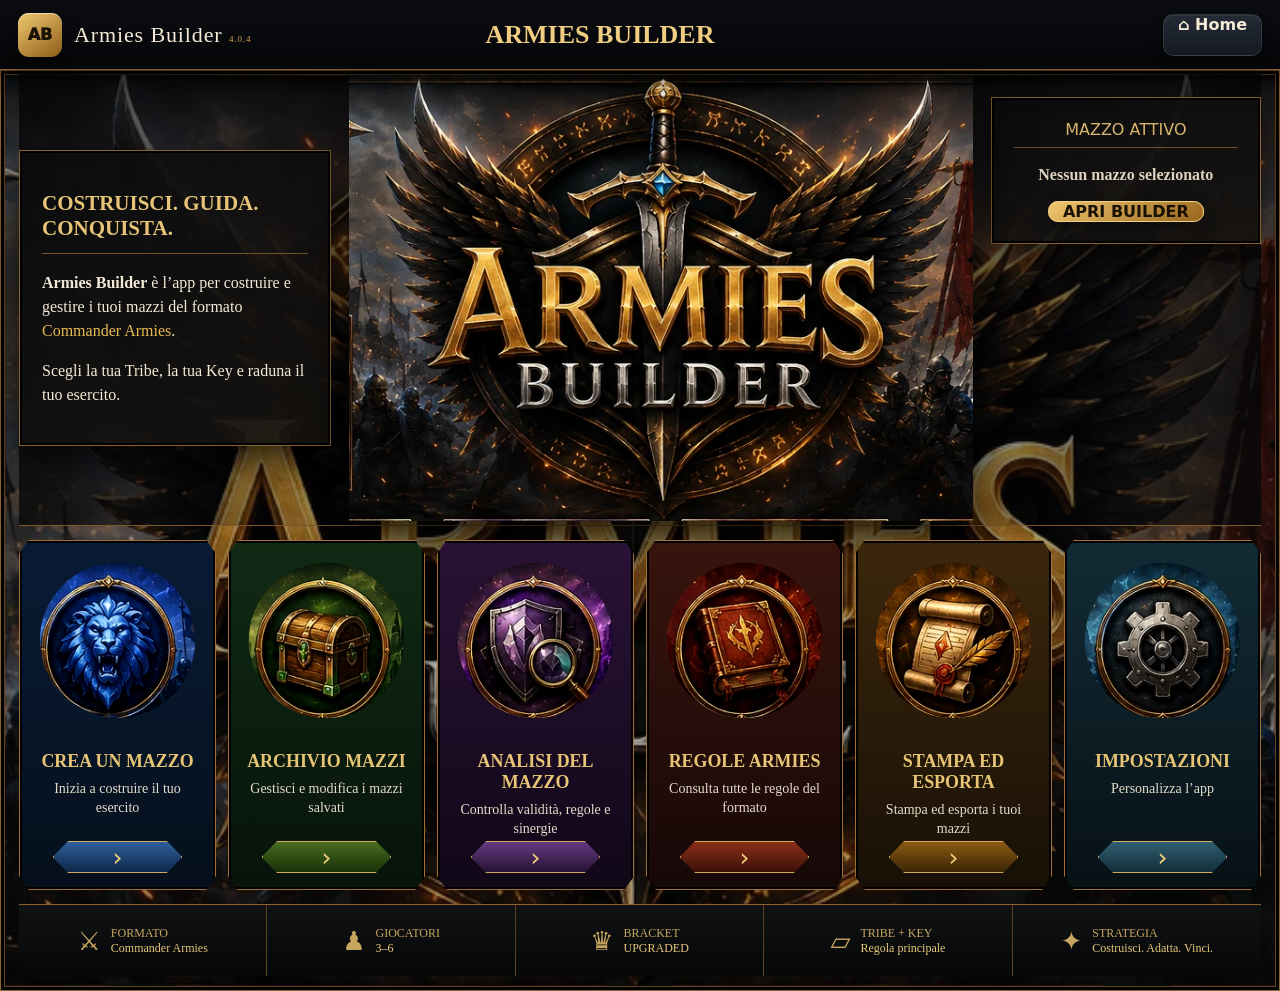
==== commit 37a68811: "Add files via upload" ====
--- a/index.html
+++ b/index.html
@@ -1,866 +1,156 @@
-<!doctype html>
-<html lang="it">
-<head>
-<meta charset="utf-8">
-<meta name="viewport" content="width=device-width,initial-scale=1">
-<title>Armies Builder</title>
-<style>
+<!doctype html><html lang="it"><head><meta charset="utf-8"><meta name="viewport" content="width=device-width,initial-scale=1,viewport-fit=cover"><meta name="theme-color" content="#07090d"><title>Armies Builder</title><script>
+(function(){
+ const VERSION="4.0.4-verified";
+ try{
+  if(localStorage.getItem("armiesBuilderAppVersion")!==VERSION){
+   localStorage.setItem("armiesBuilderAppVersion",VERSION);
+   if("caches" in window)caches.keys().then(keys=>Promise.all(keys.map(k=>caches.delete(k))));
+   if("serviceWorker" in navigator)navigator.serviceWorker.getRegistrations().then(rs=>rs.forEach(r=>r.unregister()));
+  }
+ }catch(e){}
+})();
+</script><style>
 :root{
- --bg:#07090e;--panel:#111722;--panel2:#171e2b;--line:#2a3444;
- --text:#f4efe4;--muted:#9ba6b5;--gold:#d6a64f;--gold2:#f1cf86;
- --green:#55d692;--red:#ef7676;--blue:#71a7ff;
+  --bg:#07090d;--panel:#111722;--panel2:#171e2b;--line:#2b3442;
+  --text:#f4ead7;--muted:#9da8b7;--gold:#d2a250;--gold2:#f0cd81;
+  --green:#5bd38f;--red:#ec7373;--blue:#5b9fff;
 }
-*{box-sizing:border-box} body{margin:0;font-family:Inter,system-ui,Arial,sans-serif;background:
-radial-gradient(circle at 15% 0%,#342511 0,transparent 27%),
-radial-gradient(circle at 85% 0%,#17233b 0,transparent 25%),var(--bg);color:var(--text)}
-button,input,select{font:inherit}
+*{box-sizing:border-box}
+html{background:var(--bg)}
+body{margin:0;background:var(--bg);color:var(--text);font-family:Inter,system-ui,Arial,sans-serif}
+a{text-decoration:none;color:inherit}
+button,input,select,textarea{font:inherit}
 button{cursor:pointer}
-.topbar{position:sticky;top:0;z-index:20;display:flex;align-items:center;gap:12px;padding:12px 16px;background:#090c12e8;
-backdrop-filter:blur(14px);border-bottom:1px solid #ffffff14}
-.logo{width:42px;height:42px;display:grid;place-items:center;border-radius:12px;background:linear-gradient(145deg,#efca7a,#825617);
-color:#171006;font-weight:1000;box-shadow:0 8px 24px #0008}
-.brand{font-weight:1000;letter-spacing:.08em}.badge{font-size:10px;padding:5px 8px;border-radius:999px;background:#d6a64f1a;color:var(--gold2);border:1px solid #d6a64f44}
-.spacer{flex:1}.toolbar{display:flex;gap:8px}
-.btn{min-height:42px;border:1px solid #ffffff18;border-radius:11px;padding:0 14px;background:linear-gradient(#252d39,#151a23);
-color:var(--text);font-weight:800;box-shadow:inset 0 1px #ffffff12,0 5px 14px #0005}
-.btn:hover{border-color:#d6a64f88;transform:translateY(-1px)}
-.btn.primary{background:linear-gradient(145deg,#efc36e,#9a681f);color:#181005;border-color:#f0c978}
+.app-header{
+ position:sticky;top:0;z-index:50;height:70px;display:grid;
+ grid-template-columns:240px 1fr 320px;align-items:center;padding:0 18px;
+ background:linear-gradient(180deg,#0b0d11,#050608);
+ border-bottom:1px solid #805a2a;box-shadow:0 10px 28px #0009
+}
+.brand-link{display:flex;align-items:center;gap:12px}
+.brand-mark{
+ width:44px;height:44px;display:grid;place-items:center;border-radius:11px;
+ background:linear-gradient(145deg,#f0ca72,#8e5b18);color:#1b1207;font-weight:1000;
+ box-shadow:inset 0 1px #fff8,0 6px 16px #0008
+}
+.brand-name{font-family:Georgia,serif;font-size:22px;letter-spacing:.04em}
+.header-title{text-align:center;font-family:Georgia,serif;color:var(--gold2);font-size:26px;font-weight:900}
+.header-actions{display:flex;justify-content:flex-end;gap:8px}
+.btn{
+ min-height:42px;padding:0 14px;border-radius:10px;border:1px solid #ffffff18;
+ background:linear-gradient(#242b36,#151a22);color:var(--text);font-weight:800;
+ box-shadow:inset 0 1px #ffffff10,0 5px 14px #0005
+}
+.btn:hover{border-color:#d2a25088;transform:translateY(-1px)}
+.btn.primary{background:linear-gradient(145deg,#efc66e,#98651e);color:#1a1105;border-color:#f0ce80}
 .btn.danger{color:#ffb2b2}
-main{max-width:1580px;margin:auto;padding:18px}
-.config{display:grid;grid-template-columns:1.4fr 1fr 1fr .7fr auto;gap:12px;padding:16px;border:1px solid var(--line);border-radius:18px;
-background:linear-gradient(180deg,#161d29,#0f141d);box-shadow:0 20px 55px #0006;margin-bottom:16px}
-.field label{display:block;font-size:10px;text-transform:uppercase;letter-spacing:.08em;color:#c1c8d2;font-weight:900;margin:0 0 6px}
-.field input,.field select{width:100%;height:44px;border-radius:10px;border:1px solid #ffffff1d;background:#090d14;color:var(--text);padding:0 11px;outline:none}
-.field input:focus,.field select:focus{border-color:#d6a64faa;box-shadow:0 0 0 3px #d6a64f18}
-.layout{display:grid;grid-template-columns:minmax(0,1.65fr) minmax(340px,.75fr);gap:16px;align-items:start}
-.panel{background:linear-gradient(180deg,#151c27,#0e131b);border:1px solid var(--line);border-radius:18px;overflow:hidden;box-shadow:0 22px 60px #0006}
-.panelhead{display:flex;align-items:center;gap:10px;padding:14px 16px;border-bottom:1px solid var(--line);background:#ffffff05}
-.panelhead h2{font-size:15px;margin:0}.panelhead .grow{flex:1}
-.searchrow{display:grid;grid-template-columns:minmax(220px,1fr) 180px 170px 170px auto auto;gap:10px;padding:14px;border-bottom:1px solid var(--line)}
-.searchrow input,.searchrow select{height:42px;border-radius:10px;border:1px solid #ffffff1d;background:#090d14;color:var(--text);padding:0 10px}
-.cards{display:grid;grid-template-columns:repeat(auto-fill,minmax(190px,1fr));gap:14px;padding:14px;min-height:420px}
-.card{position:relative;background:#141a23;border:1px solid #ffffff18;border-radius:15px;overflow:hidden;box-shadow:0 12px 30px #0007;transition:.18s}
-.card:hover{transform:translateY(-4px);border-color:#d6a64f88}
-.card img{display:block;width:100%;aspect-ratio:488/680;object-fit:cover;background:#090c11}
-.cardbody{padding:11px}.cardname{font-weight:900;font-size:13px;line-height:1.25}.cardtype{font-size:11px;color:var(--muted);min-height:28px;margin-top:4px}
-.cardactions{display:flex;gap:8px;margin-top:9px}.cardactions button{flex:1;height:36px;border-radius:9px}
-.addbtn{max-width:50px;background:linear-gradient(145deg,#efc36e,#94621d);color:#160f05;border:1px solid #f0c978;font-size:21px;font-weight:1000}
-.detailbtn{background:#222a36;color:var(--text);border:1px solid #ffffff16}
-.status{padding:12px 15px;color:var(--muted);font-size:13px;border-bottom:1px solid var(--line)}
-.deckpanel{position:sticky;top:82px;max-height:calc(100vh - 100px);display:flex;flex-direction:column}
-.commander{display:flex;gap:12px;padding:14px;border-bottom:1px solid var(--line);background:linear-gradient(135deg,#d6a64f17,transparent)}
-.commander img{width:78px;height:108px;object-fit:cover;border-radius:10px}.commander h3{margin:3px 0 5px;font-size:15px}.muted{color:var(--muted);font-size:12px}
-.decklist{padding:10px;overflow:auto}.deckrow{display:grid;grid-template-columns:34px 1fr auto;align-items:center;gap:8px;padding:9px;border-radius:10px;margin-bottom:5px;border-left:3px solid #ffffff12}
-.deckrow.ok{border-left-color:var(--green);background:#55d69209}.deckrow.bad{border-left-color:var(--red);background:#ef767609}
-.qty{width:30px;height:30px;border-radius:8px;background:#080b10;color:var(--gold2);display:grid;place-items:center;font-weight:1000}
-.deckname{font-size:12px;font-weight:800}.reason{font-size:10px;color:var(--muted);margin-top:3px}
-.rowbuttons{display:flex;gap:5px}.smallbtn{width:30px;height:30px;border-radius:8px;background:#222a35;border:1px solid #ffffff18;color:var(--text);font-weight:1000}
-.summary{padding:12px 14px;border-top:1px solid var(--line);background:#090d14;display:flex;justify-content:space-between;font-weight:900}
-.empty{grid-column:1/-1;min-height:260px;display:grid;place-items:center;color:var(--muted);border:1px dashed #ffffff1a;border-radius:14px}
-.modal{position:fixed;inset:0;z-index:50;background:#02040acc;backdrop-filter:blur(8px);display:none;place-items:center;padding:18px}
-.modal.open{display:grid}.modalbox{width:min(920px,100%);max-height:90vh;overflow:auto;background:linear-gradient(#171e29,#0e131a);border:1px solid #ffffff20;border-radius:20px;box-shadow:0 30px 90px #000b}
-.modalhead{display:flex;align-items:center;gap:10px;padding:14px 16px;border-bottom:1px solid var(--line)}.modalhead strong{flex:1}
-.detailgrid{display:grid;grid-template-columns:300px 1fr;gap:18px;padding:18px}.detailgrid img{width:100%;border-radius:15px}.oracle{white-space:pre-line;line-height:1.5;color:#d7dce4}
-.mobiletabs{display:none}
-@media(max-width:950px){
- .config{grid-template-columns:1fr 1fr}.layout{display:block}.deckpanel{position:relative;top:auto;max-height:none;margin-top:14px}
- .searchrow{grid-template-columns:1fr 1fr}.cards{grid-template-columns:repeat(2,minmax(0,1fr))}
- .mobiletabs{position:fixed;bottom:10px;left:10px;right:10px;z-index:40;display:grid;grid-template-columns:1fr 1fr;padding:7px;border-radius:16px;background:#111722ee;border:1px solid #ffffff1a;backdrop-filter:blur(12px)}
- .mobiletabs button{height:48px;border:0;border-radius:11px;background:transparent;color:var(--muted);font-weight:900}
- .mobiletabs button.active{background:#d6a64f22;color:var(--gold2)}
- body.showdeck .catalog{display:none}body:not(.showdeck) .deckpanel{display:none}body{padding-bottom:75px}
+.page{max-width:1580px;margin:auto;padding:18px}
+.panel{
+ background:linear-gradient(180deg,#151c27,#0d1219);
+ border:1px solid var(--line);border-radius:18px;overflow:hidden;
+ box-shadow:0 20px 55px #0006
 }
-@media(max-width:560px){
- .topbar{padding:8px}.brand{font-size:12px}.badge{display:none}.toolbar .text{display:none}.toolbar .btn{width:42px;padding:0}
- .config{grid-template-columns:1fr}.searchrow{grid-template-columns:1fr}.cards{gap:9px;padding:9px}.cardtype{display:none}.detailgrid{grid-template-columns:1fr}
+.panel-head{
+ min-height:54px;padding:0 16px;display:flex;align-items:center;gap:10px;
+ border-bottom:1px solid var(--line);background:#ffffff04
 }
-
-.illustrated-hero{
-  max-width:1580px;margin:18px auto 0;padding:0 18px;
-  min-height:190px;display:grid;grid-template-columns:290px 1fr 290px;align-items:center;
-  border:1px solid #d6a64f35;border-radius:22px;overflow:hidden;
-  background:
-    linear-gradient(90deg,rgba(126,31,46,.18),transparent 32%,transparent 68%,rgba(86,65,145,.18)),
-    linear-gradient(180deg,#171c26,#0b0f16);
-  box-shadow:0 24px 70px #0008,inset 0 1px #ffffff0d;
-  position:relative;
+.panel-head h2{font-size:15px;margin:0}.grow{flex:1}.muted{color:var(--muted)}
+.modal{
+ position:fixed;inset:0;display:none;place-items:center;padding:18px;z-index:90;
+ background:#02040bcc;backdrop-filter:blur(8px)
 }
-.illustrated-hero:before,.illustrated-hero:after{
-  content:"";position:absolute;top:16px;bottom:16px;width:2px;
-  background:linear-gradient(transparent,#d6a64f88,transparent)
+.modal.open{display:grid}
+.modal-box{
+ width:min(920px,100%);max-height:90vh;overflow:auto;
+ background:linear-gradient(#171e29,#0d1218);
+ border:1px solid #ffffff20;border-radius:20px;box-shadow:0 30px 90px #000c
 }
-.illustrated-hero:before{left:29%}.illustrated-hero:after{right:29%}
-.hero-art{height:190px;display:flex;align-items:center;justify-content:center}
-.hero-art svg{width:100%;height:100%;filter:drop-shadow(0 16px 24px #0008)}
-.hero-copy{text-align:center;padding:22px 10px;position:relative;z-index:2}
-.eyebrow{display:block;color:var(--gold2);font-size:11px;text-transform:uppercase;letter-spacing:.2em;font-weight:1000}
-.hero-copy h1{font-family:Georgia,serif;font-size:clamp(34px,5vw,66px);line-height:.95;margin:10px 0;
- color:#f5e5bb;text-shadow:0 2px #000,0 0 28px #d6a64f35}
-.hero-copy p{margin:0 auto;color:#bcc3cf;max-width:540px}
-.art-btn .button-rune{
-  width:25px;height:25px;display:grid;place-items:center;border-radius:50%;
-  background:radial-gradient(circle at 35% 30%,#f6da96,#7e5418 70%);
-  color:#171006;border:1px solid #f2ce7b;box-shadow:inset 0 1px #fff8,0 3px 9px #0008;font-weight:1000
-}
-.field-note{display:block;color:#7f8a99;font-size:9px;margin-top:5px}
-.config{position:relative}
-.config:before{
- content:"";position:absolute;inset:0;pointer-events:none;opacity:.08;
- background-image:url("data:image/svg+xml,%3Csvg xmlns='http://www.w3.org/2000/svg' width='100' height='100'%3E%3Cpath d='M50 4l9 29 30 0-24 18 9 29-24-18-24 18 9-29-24-18 30 0z' fill='none' stroke='%23d6a64f' stroke-width='1'/%3E%3C/svg%3E");
- background-size:110px 110px;
-}
-.panelhead:before{
- content:"";width:24px;height:24px;border-radius:7px;
- background:linear-gradient(145deg,#d7aa55,#77501d);
- box-shadow:inset 0 1px #fff7,0 4px 10px #0008;
-}
-.catalog .panelhead:before{clip-path:polygon(10% 10%,90% 10%,90% 90%,10% 90%)}
-.deckpanel .panelhead:before{clip-path:polygon(50% 0,92% 25%,78% 90%,22% 90%,8% 25%)}
-@media(max-width:950px){
- .illustrated-hero{grid-template-columns:160px 1fr 160px;min-height:150px}
- .hero-art{height:150px}.hero-copy h1{font-size:38px}
-}
-@media(max-width:640px){
- .illustrated-hero{grid-template-columns:1fr;min-height:170px;padding:14px}
- .hero-left,.hero-right{position:absolute;width:150px;height:120px;opacity:.35}
- .hero-left{left:-35px;bottom:-10px}.hero-right{right:-30px;top:-5px}
- .illustrated-hero:before,.illustrated-hero:after{display:none}
- .hero-copy{padding:20px 8px}
+.modal-head{display:flex;align-items:center;gap:10px;padding:14px 16px;border-bottom:1px solid var(--line)}
+.modal-head strong{flex:1}
+.notice{padding:16px;border:1px solid #d2a25032;background:#d2a2500d;border-radius:14px;color:#d7c8aa}
+@media(max-width:900px){
+ .app-header{grid-template-columns:1fr auto;height:64px}
+ .header-title{display:none}.brand-name{font-size:18px}.header-actions .text{display:none}
 }
 
 
-.active-filters{
-  display:flex;flex-wrap:wrap;gap:7px;padding:10px 14px;
-  border-bottom:1px solid var(--line);background:#090d1455;
+.home-page{min-height:calc(100vh - 70px);background:#050608}
+.home-shell{
+ min-height:calc(100vh - 70px);padding:0 18px 14px;
+ border:1px solid #8b632f;background:
+ linear-gradient(#05060855,#05060855),url("[data-uri]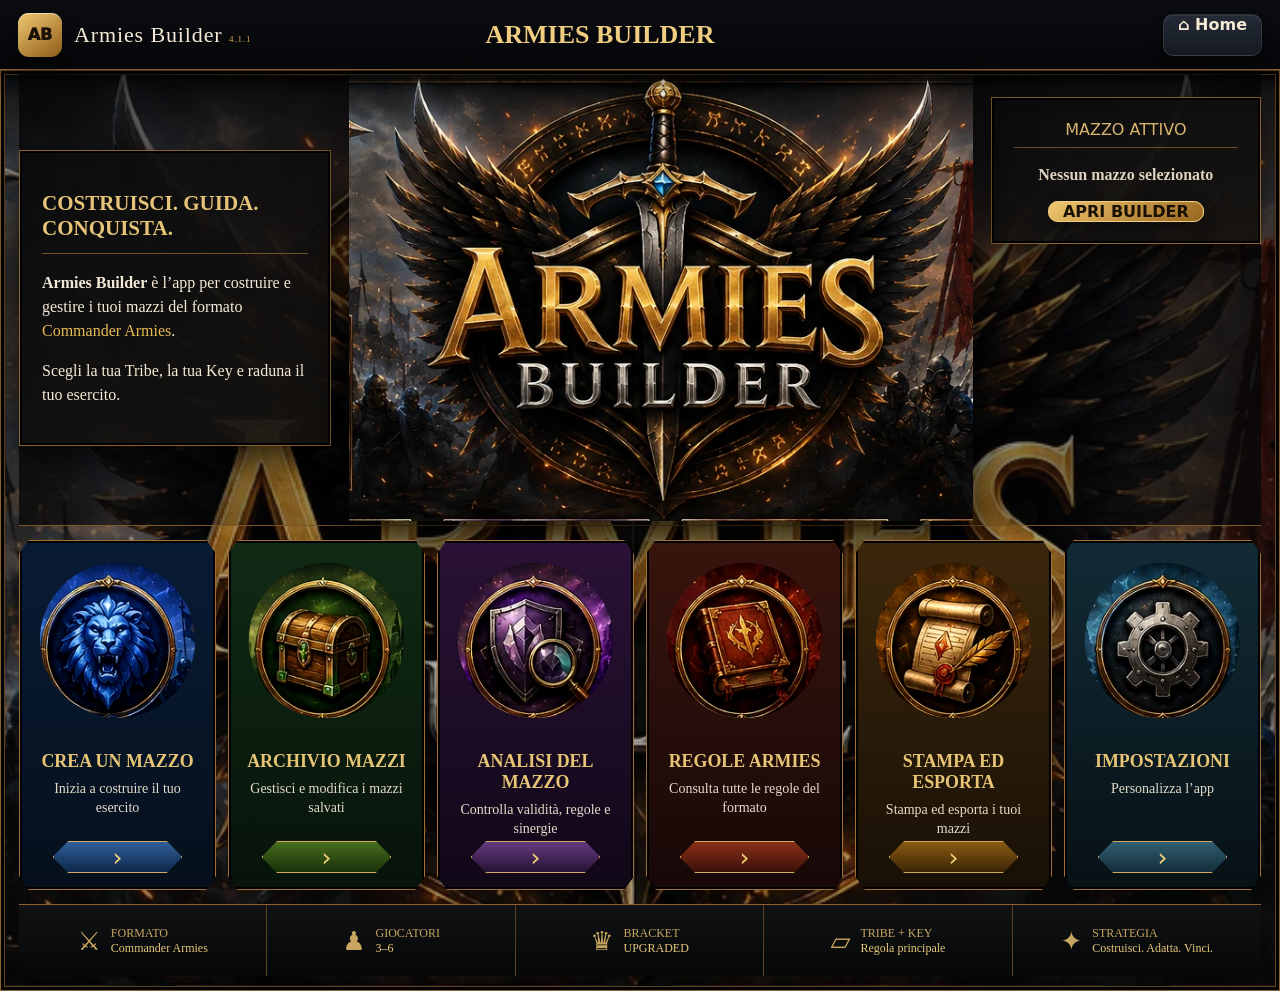
==== commit a7ce0757: "Add files via upload" ====
--- a/index.html
+++ b/index.html
@@ -1,6 +1,6 @@
 <!doctype html><html lang="it"><head><meta charset="utf-8"><meta name="viewport" content="width=device-width,initial-scale=1,viewport-fit=cover"><meta name="theme-color" content="#07090d"><title>Armies Builder</title><script>
 (function(){
- const VERSION="4.0.4-verified";
+ const VERSION="4.1.1-verified";
  try{
   if(localStorage.getItem("armiesBuilderAppVersion")!==VERSION){
    localStorage.setItem("armiesBuilderAppVersion",VERSION);
@@ -126,7 +126,7 @@
 
 #builderLayer{display:none;position:fixed;inset:0;z-index:100;background:#07090d}#builderLayer.open{display:block}#builderFrame{width:100%;height:100%;border:0}#closeBuilder{position:fixed;right:10px;top:10px;z-index:110;height:42px;border-radius:10px;border:1px solid #d2a250;background:#111722;color:#f4ead7;font-weight:900;padding:0 14px}.simpleModal{display:none;position:fixed;inset:0;z-index:200;background:#000c;place-items:center;padding:18px}.simpleModal.open{display:grid}.simpleBox{max-width:520px;background:#111722;border:1px solid #d2a250;border-radius:18px;padding:20px;color:#f4ead7}</style></head><body>
 <header class="app-header">
-<a class="brand-link" href="index.html"><span class="brand-mark">AB</span><span class="brand-name">Armies Builder <small style="font-size:9px;color:#d2a250">4.0.4</small></span></a>
+<a class="brand-link" href="index.html"><span class="brand-mark">AB</span><span class="brand-name">Armies Builder <small style="font-size:9px;color:#d2a250">4.1.1</small></span></a>
 <div class="header-title">ARMIES BUILDER</div>
 <div class="header-actions"><a class="btn" href="index.html">⌂ <span class="text">Home</span></a></div>
 </header>
@@ -146,7 +146,7 @@
 </section>
 <section class="home-footer">
 <div><b>⚔</b><span>FORMATO<br><strong>Commander Armies</strong></span></div><div><b>♟</b><span>GIOCATORI<br><strong>3–6</strong></span></div><div><b>♛</b><span>BRACKET<br><strong>UPGRADED</strong></span></div><div><b>▱</b><span>TRIBE + KEY<br><strong>Regola principale</strong></span></div><div><b>✦</b><span>STRATEGIA<br><strong>Costruisci. Adatta. Vinci.</strong></span></div>
-</section></div></main><div id="builderLayer"><button id="closeBuilder">Home</button><iframe id="builderFrame" title="Builder"></iframe></div><div id="simpleModal" class="simpleModal"><div class="simpleBox"><h2 id="modalTitle"></h2><p>Questa sezione è predisposta e verrà completata nelle prossime build.</p><button class="btn primary" id="closeModal">Chiudi</button></div></div><script>const builderDoc="<!doctype html><html lang=\"it\"><head><meta charset=\"utf-8\"><meta name=\"viewport\" content=\"width=device-width,initial-scale=1\"><style>\n:root{\n  --bg:#07090d;--panel:#111722;--panel2:#171e2b;--line:#2b3442;\n  --text:#f4ead7;--muted:#9da8b7;--gold:#d2a250;--gold2:#f0cd81;\n  --green:#5bd38f;--red:#ec7373;--blue:#5b9fff;\n}\n*{box-sizing:border-box}\nhtml{background:var(--bg)}\nbody{margin:0;background:var(--bg);color:var(--text);font-family:Inter,system-ui,Arial,sans-serif}\na{text-decoration:none;color:inherit}\nbutton,input,select,textarea{font:inherit}\nbutton{cursor:pointer}\n.app-header{\n position:sticky;top:0;z-index:50;height:70px;display:grid;\n grid-template-columns:240px 1fr 320px;align-items:center;padding:0 18px;\n background:linear-gradient(180deg,#0b0d11,#050608);\n border-bottom:1px solid #805a2a;box-shadow:0 10px 28px #0009\n}\n.brand-link{display:flex;align-items:center;gap:12px}\n.brand-mark{\n width:44px;height:44px;display:grid;place-items:center;border-radius:11px;\n background:linear-gradient(145deg,#f0ca72,#8e5b18);color:#1b1207;font-weight:1000;\n box-shadow:inset 0 1px #fff8,0 6px 16px #0008\n}\n.brand-name{font-family:Georgia,serif;font-size:22px;letter-spacing:.04em}\n.header-title{text-align:center;font-family:Georgia,serif;color:var(--gold2);font-size:26px;font-weight:900}\n.header-actions{display:flex;justify-content:flex-end;gap:8px}\n.btn{\n min-height:42px;padding:0 14px;border-radius:10px;border:1px solid #ffffff18;\n background:linear-gradient(#242b36,#151a22);color:var(--text);font-weight:800;\n box-shadow:inset 0 1px #ffffff10,0 5px 14px #0005\n}\n.btn:hover{border-color:#d2a25088;transform:translateY(-1px)}\n.btn.primary{background:linear-gradient(145deg,#efc66e,#98651e);color:#1a1105;border-color:#f0ce80}\n.btn.danger{color:#ffb2b2}\n.page{max-width:1580px;margin:auto;padding:18px}\n.panel{\n background:linear-gradient(180deg,#151c27,#0d1219);\n border:1px solid var(--line);border-radius:18px;overflow:hidden;\n box-shadow:0 20px 55px #0006\n}\n.panel-head{\n min-height:54px;padding:0 16px;display:flex;align-items:center;gap:10px;\n border-bottom:1px solid var(--line);background:#ffffff04\n}\n.panel-head h2{font-size:15px;margin:0}.grow{flex:1}.muted{color:var(--muted)}\n.modal{\n position:fixed;inset:0;display:none;place-items:center;padding:18px;z-index:90;\n background:#02040bcc;backdrop-filter:blur(8px)\n}\n.modal.open{display:grid}\n.modal-box{\n width:min(920px,100%);max-height:90vh;overflow:auto;\n background:linear-gradient(#171e29,#0d1218);\n border:1px solid #ffffff20;border-radius:20px;box-shadow:0 30px 90px #000c\n}\n.modal-head{display:flex;align-items:center;gap:10px;padding:14px 16px;border-bottom:1px solid var(--line)}\n.modal-head strong{flex:1}\n.notice{padding:16px;border:1px solid #d2a25032;background:#d2a2500d;border-radius:14px;color:#d7c8aa}\n@media(max-width:900px){\n .app-header{grid-template-columns:1fr auto;height:64px}\n .header-title{display:none}.brand-name{font-size:18px}.header-actions .text{display:none}\n}\n\n\n.builder-config{display:grid;grid-template-columns:1.4fr 1fr 1fr .7fr auto;gap:12px;padding:16px;margin-bottom:16px}\n.field label{display:block;font-size:10px;text-transform:uppercase;letter-spacing:.08em;color:#c1c8d2;font-weight:900;margin-bottom:6px}\n.field input,.field select{width:100%;height:44px;border-radius:10px;border:1px solid #ffffff1d;background:#090d14;color:var(--text);padding:0 11px}\n.builder-layout{display:grid;grid-template-columns:minmax(0,1.65fr) minmax(340px,.75fr);gap:16px;align-items:start}\n.search-row{display:grid;grid-template-columns:minmax(220px,1fr) 180px 170px 170px auto auto;gap:10px;padding:14px;border-bottom:1px solid var(--line)}\n.search-row input,.search-row select{height:42px;border-radius:10px;border:1px solid #ffffff1d;background:#090d14;color:var(--text);padding:0 10px}\n.active-filters{display:flex;flex-wrap:wrap;gap:7px;padding:10px 14px;border-bottom:1px solid var(--line);background:#090d1455}\n.filter-chip{padding:5px 9px;border-radius:999px;border:1px solid #d2a2503d;background:#d2a25012;color:#e5c77f;font-size:11px;font-weight:800}\n.status{padding:12px 15px;color:var(--muted);font-size:13px;border-bottom:1px solid var(--line)}\n.cards{display:grid;grid-template-columns:repeat(auto-fill,minmax(190px,1fr));gap:14px;padding:14px;min-height:420px}\n.card{background:#141a23;border:1px solid #ffffff18;border-radius:15px;overflow:hidden;box-shadow:0 12px 30px #0007;transition:.18s}\n.card:hover{transform:translateY(-4px);border-color:#d2a25088}.card img{width:100%;aspect-ratio:488/680;object-fit:cover;background:#090c11}.card-body{padding:11px}.card-name{font-weight:900;font-size:13px}.card-type{font-size:11px;color:var(--muted);min-height:28px;margin-top:4px}.card-actions{display:flex;gap:8px;margin-top:9px}.card-actions button{flex:1;height:36px;border-radius:9px}.add{max-width:50px;background:linear-gradient(145deg,#efc36e,#94621d);color:#160f05;border:1px solid #f0c978;font-size:21px;font-weight:1000}.detail{background:#222a36;color:var(--text);border:1px solid #ffffff16}\n.deck-panel{position:sticky;top:88px;max-height:calc(100vh - 106px);display:flex;flex-direction:column}.commander-box{display:flex;gap:12px;padding:14px;border-bottom:1px solid var(--line);background:linear-gradient(135deg,#d2a25017,transparent)}.commander-box img{width:78px;height:108px;object-fit:cover;border-radius:10px}.deck-list{padding:10px;overflow:auto}.deck-row{display:grid;grid-template-columns:34px 1fr auto;align-items:center;gap:8px;padding:9px;border-radius:10px;margin-bottom:5px;border-left:3px solid #ffffff12}.deck-row.ok{border-left-color:var(--green);background:#5bd38f09}.deck-row.bad{border-left-color:var(--red);background:#ec737309}.qty{width:30px;height:30px;border-radius:8px;background:#080b10;color:var(--gold2);display:grid;place-items:center;font-weight:1000}.row-buttons{display:flex;gap:5px}.small{width:30px;height:30px;border-radius:8px;background:#222a35;border:1px solid #ffffff18;color:var(--text);font-weight:1000}.summary{padding:12px 14px;border-top:1px solid var(--line);background:#090d14;display:flex;justify-content:space-between;font-weight:900}.empty{grid-column:1/-1;min-height:220px;display:grid;place-items:center;color:var(--muted);border:1px dashed #ffffff1a;border-radius:14px}\n.mobile-tabs{display:none}\n@media(max-width:1100px){.search-row{grid-template-columns:1fr 1fr 1fr}}\n@media(max-width:950px){\n .builder-config{grid-template-columns:1fr 1fr}.builder-layout{display:block}.deck-panel{position:relative;top:auto;max-height:none;margin-top:14px}\n .mobile-tabs{position:fixed;bottom:10px;left:10px;right:10px;z-index:40;display:grid;grid-template-columns:1fr 1fr;padding:7px;border-radius:16px;background:#111722ee;border:1px solid #ffffff1a;backdrop-filter:blur(12px)}\n .mobile-tabs button{height:48px;border:0;border-radius:11px;background:transparent;color:var(--muted);font-weight:900}.mobile-tabs button.active{background:#d2a25022;color:var(--gold2)}\n body.show-deck .catalog-panel{display:none}body:not(.show-deck) .deck-panel{display:none}body{padding-bottom:75px}\n}\n@media(max-width:650px){.builder-config,.search-row{grid-template-columns:1fr}.cards{grid-template-columns:repeat(2,minmax(0,1fr));gap:9px;padding:9px}.card-type{display:none}}\n</style></head><body>\n<header class=\"app-header\">\n<a class=\"brand-link\" href=\"#\" data-inner-home><span class=\"brand-mark\">AB</span><span class=\"brand-name\">Armies Builder</span></a>\n<div class=\"header-title\">BUILDER</div>\n<div class=\"header-actions\"><button class=\"btn\" id=\"newBtn\">＋ <span class=\"text\">Nuovo</span></button><button class=\"btn\" id=\"exportBtn\">⇩ <span class=\"text\">Esporta</span></button><button class=\"btn primary\" id=\"saveBtn\">◆ <span class=\"text\">Salva</span></button><a class=\"btn\" href=\"#\" data-inner-home>⌂ <span class=\"text\">Home</span></a></div>\n</header>\n<main class=\"page\">\n<section class=\"panel builder-config\">\n<div class=\"field\"><label>Nome mazzo</label><input id=\"deckName\"></div>\n<div class=\"field\"><label>Tribe</label><select id=\"tribe\"></select></div>\n<div class=\"field\"><label>Key</label><select id=\"key\"></select></div>\n<div class=\"field\"><label>Bracket</label><select id=\"bracket\"><option>1</option><option selected>2</option><option>3</option><option>4</option><option>5</option></select></div>\n<div class=\"field\"><label>&nbsp;</label><button class=\"btn primary\" id=\"commanderBtn\">Scegli comandante</button></div>\n</section>\n<div class=\"builder-layout\">\n<section class=\"panel catalog-panel\"><div class=\"panel-head\"><h2>Catalogo carte</h2><div class=\"grow\"></div><span id=\"catalogCount\" class=\"muted\"></span></div>\n<div class=\"search-row\"><input id=\"search\" placeholder=\"Nome o testo carta\"><div class=\"notice\" style=\"padding:10px\">Tipo e Key sempre attivi insieme</div><select id=\"typeFilter\"><option value=\"\">Tutti i tipi</option><option value=\"creature\">Creature</option><option value=\"instant\">Istantanei</option><option value=\"sorcery\">Stregonerie</option><option value=\"artifact\">Artefatti</option><option value=\"enchantment\">Incantesimi</option><option value=\"planeswalker\">Planeswalker</option><option value=\"battle\">Battaglie</option><option value=\"land\">Terre</option></select><select id=\"legalFilter\"><option value=\"\">Tutte le validità</option><option value=\"legal\">Solo valide</option><option value=\"illegal\">Solo non valide</option></select><button class=\"btn primary\" id=\"searchBtn\">Cerca</button><button class=\"btn\" id=\"resetFiltersBtn\">Azzera</button></div>\n<div class=\"active-filters\" id=\"activeFilters\"></div><div class=\"status\" id=\"status\">Seleziona i filtri e cerca.</div><div class=\"cards\" id=\"cards\"><div class=\"empty\">Il catalogo apparirà qui.</div></div></section>\n<aside class=\"panel deck-panel\"><div class=\"panel-head\"><h2>Il tuo mazzo</h2><div class=\"grow\"></div><button class=\"btn danger\" id=\"clearBtn\">Svuota</button></div><div class=\"commander-box\" id=\"commanderBox\"></div><div class=\"deck-list\" id=\"deckList\"></div><div class=\"summary\"><span id=\"validation\"></span><span id=\"total\">0/100</span></div></aside>\n</div></main>\n<nav class=\"mobile-tabs\"><button id=\"catalogTab\" class=\"active\">▦ Catalogo</button><button id=\"deckTab\">🂠 Mazzo</button></nav>\n<div class=\"modal\" id=\"commanderModal\"><div class=\"modal-box\"><div class=\"modal-head\"><strong>Scegli comandante</strong><button class=\"btn\" data-close=\"commanderModal\">✕</button></div><div class=\"search-row\"><input id=\"commanderSearch\" placeholder=\"Nome comandante\"><button class=\"btn primary\" id=\"commanderSearchBtn\">Cerca</button></div><div class=\"status\" id=\"commanderStatus\"></div><div class=\"cards\" id=\"commanderResults\"></div></div></div>\n<div class=\"modal\" id=\"detailModal\"><div class=\"modal-box\"><div class=\"modal-head\"><strong id=\"detailTitle\">Dettagli</strong><button class=\"btn\" data-close=\"detailModal\">✕</button></div><div style=\"display:grid;grid-template-columns:300px 1fr;gap:18px;padding:18px\"><img id=\"detailImg\" style=\"width:100%;border-radius:15px\"><div><div class=\"muted\" id=\"detailType\"></div><h2 id=\"detailName\"></h2><div id=\"detailOracle\" style=\"white-space:pre-line;line-height:1.5\"></div></div></div></div></div>\n<script>const STORAGE_KEY=\"armiesBuilder4\";\nfunction loadState(){try{return JSON.parse(localStorage.getItem(STORAGE_KEY)||\"{}\")}catch{return {}}}\nfunction saveState(state){localStorage.setItem(STORAGE_KEY,JSON.stringify(state))}\n\nasync function fetchCreatureTypes(){\n const r=await fetch(\"https://api.scryfall.com/catalog/creature-types\");\n if(!r.ok)throw new Error(\"Creature types non disponibili\");\n return (await r.json()).data;\n}\nasync function searchCards(query,maxPages=3){\n let url=`https://api.scryfall.com/cards/search?q=${encodeURIComponent(query)}&order=edhrec&unique=cards`;\n const out=[];\n for(let i=0;i<maxPages&&url;i++){\n  const r=await fetch(url);const d=await r.json();\n  if(!r.ok)throw new Error(d.details||\"Ricerca non riuscita\");\n  out.push(...d.data);url=d.has_more?d.next_page:null;\n }\n return out;\n}\n\n\nconst $=s=>document.querySelector(s);\nconst FALLBACK=[\"Angel\",\"Artificer\",\"Assassin\",\"Beast\",\"Bird\",\"Cat\",\"Cleric\",\"Demon\",\"Dragon\",\"Druid\",\"Dwarf\",\"Eldrazi\",\"Elemental\",\"Elf\",\"Faerie\",\"Goblin\",\"Human\",\"Knight\",\"Merfolk\",\"Mutant\",\"Ninja\",\"Orc\",\"Phyrexian\",\"Pirate\",\"Rogue\",\"Samurai\",\"Shaman\",\"Skeleton\",\"Sliver\",\"Soldier\",\"Spirit\",\"Vampire\",\"Warrior\",\"Wizard\",\"Wolf\",\"Zombie\"];\nconst KEYS={\n \"Danno\":[\"damage\",\"deals damage\"],\"Sacrificio\":[\"sacrifice\",\"dies\"],\"Segnalini\":[\"counter\",\"counters\"],\n \"Cimitero\":[\"graveyard\",\"dies\"],\"Pedine\":[\"token\",\"tokens\"],\"Pescata\":[\"draw a card\",\"draw cards\"],\n \"Equipaggiamento\":[\"equipment\",\"equip\"],\"Incantesimi\":[\"enchantment\",\"aura\"],\"Artefatti\":[\"artifact\"],\n \"Lifegain\":[\"gain life\",\"life you gained\"]\n};\nconst state=Object.assign({name:\"Nuovo mazzo\",tribe:\"Vampire\",key:\"Danno\",bracket:2,commander:null,cards:{}},loadState());\nlet currentCards=[],tribes=[...FALLBACK];\n\nfunction imageOf(c){return c.image_uris?.normal||c.card_faces?.[0]?.image_uris?.normal||\"\"}\nfunction textOf(c){return [c.name,c.type_line,c.oracle_text,c.card_faces?.map(f=>[f.name,f.type_line,f.oracle_text].join(\" \")).join(\" \")].filter(Boolean).join(\" \").toLowerCase()}\nfunction isCreature(c){return (c.type_line||\"\").toLowerCase().includes(\"creature\")}\nfunction tribeMatches(c){const tr=(state.tribe||\"\").toLowerCase();return !!tr&&textOf(c).includes(tr)}\nfunction commanderTextMatches(c){const t=textOf(c);return t.includes(\"commander\")||t.includes(\"choose a creature type\")}\nfunction keyMatches(c){const t=textOf(c);return (KEYS[state.key]||[]).some(x=>t.includes(x))}\nfunction legality(c){\n if(isCreature(c)){\n  const ok=tribeMatches(c);\n  return {ok,reason:ok?\"Creatura del Tipo o che lo nomina\":\"Creatura fuori Tipo\"};\n }\n const byKey=keyMatches(c),byCommander=commanderTextMatches(c),ok=byKey||byCommander;\n if(byKey&&byCommander)return {ok:true,reason:\"Key e testo Commander/Tipo\"};\n if(byKey)return {ok:true,reason:\"Key\"};\n if(byCommander)return {ok:true,reason:\"Commander o scegli un Tipo\"};\n return {ok:false,reason:\"Non creatura non compatibile\"};\n}\nfunction persist(){\n state.name=$(\"#deckName\").value.trim()||\"Nuovo mazzo\";state.tribe=$(\"#tribe\").value;state.key=$(\"#key\").value;state.bracket=Number($(\"#bracket\").value);\n saveState(state);renderDeck();\n}\nfunction fill(){\n $(\"#tribe\").innerHTML=tribes.map(x=>`<option>${x}</option>`).join(\"\");$(\"#tribe\").value=state.tribe;\n $(\"#key\").innerHTML=Object.keys(KEYS).map(x=>`<option>${x}</option>`).join(\"\");$(\"#key\").value=state.key;$(\"#bracket\").value=String(state.bracket);$(\"#deckName\").value=state.name;\n}\nfunction total(){return (state.commander?1:0)+Object.values(state.cards).reduce((n,c)=>n+c.qty,0)}\nfunction addCard(c){state.cards[c.id]?state.cards[c.id].qty++:state.cards[c.id]={...c,qty:1};persist()}\nwindow.changeQty=(id,d)=>{const c=state.cards[id];if(!c)return;c.qty+=d;if(c.qty<=0)delete state.cards[id];persist()}\nfunction renderDeck(){\n $(\"#commanderBox\").innerHTML=state.commander?`<img src=\"${imageOf(state.commander)}\"><div><h3>${state.commander.name}</h3><div class=\"muted\">${state.commander.type_line||\"\"}</div></div>`:`<div><h3>Nessun comandante</h3><div class=\"muted\">Scegli un comandante.</div></div>`;\n const arr=Object.values(state.cards).sort((a,b)=>a.name.localeCompare(b.name));\n $(\"#deckList\").innerHTML=arr.length?arr.map(c=>{const l=legality(c);return `<div class=\"deck-row ${l.ok?\"ok\":\"bad\"}\"><div class=\"qty\">${c.qty}</div><div><b>${c.name}</b><div class=\"muted\">${l.reason}</div></div><div class=\"row-buttons\"><button class=\"small\" onclick=\"changeQty('${c.id}',-1)\">−</button><button class=\"small\" onclick=\"changeQty('${c.id}',1)\">＋</button></div></div>`}).join(\"\"):`<div class=\"empty\">Nessuna carta aggiunta.</div>`;\n $(\"#total\").textContent=`${total()}/100`;$(\"#validation\").textContent=!state.commander?\"Manca il comandante\":arr.filter(c=>!legality(c).ok).length?`${arr.filter(c=>!legality(c).ok).length} carte da controllare`:total()===100?\"Mazzo completo\":\"Mazzo valido, ma incompleto\";\n}\nfunction query(){\n const typed=$(\"#search\").value.trim().replace(/\"/g,\"\");\n const type=$(\"#typeFilter\").value;\n const tribe=`\"${state.tribe}\"`;\n const keyTerms=(KEYS[state.key]||[]).map(x=>`o:\"${x}\"`).join(\" or \");\n const creatureRule=`(t:creature and (t:${tribe} or o:${tribe}))`;\n const nonCreatureRule=`(-t:creature and (${keyTerms} or o:\"commander\" or o:\"choose a creature type\"))`;\n const parts=[`(${creatureRule} or ${nonCreatureRule})`];\n if(typed)parts.push(`(\"${typed}\" or o:\"${typed}\")`);\n if(type)parts.push(`type:${type}`);\n if(state.commander?.color_identity?.length)parts.push(`id<=${state.commander.color_identity.join(\"\")}`);\n parts.push(\"game:paper\");\n return parts.join(\" \");\n}\nfunction chips(){\n const a=[\n  `<span class=\"filter-chip\">Tipo sempre attivo: ${state.tribe}</span>`,\n  `<span class=\"filter-chip\">Key sempre attiva: ${state.key}</span>`,\n  `<span class=\"filter-chip\">Non creature: Key / Commander / scegli un Tipo</span>`\n ];\n if($(\"#typeFilter\").value)a.push(`<span class=\"filter-chip\">Filtro visuale: ${$(\"#typeFilter\").selectedOptions[0].text}</span>`);\n $(\"#activeFilters\").innerHTML=a.join(\"\");\n}\nfunction cardHTML(c,commander=false){return `<article class=\"card\"><img src=\"${imageOf(c)}\"><div class=\"card-body\"><div class=\"card-name\">${c.name}</div><div class=\"card-type\">${c.type_line||\"\"}</div><div class=\"card-actions\"><button class=\"detail\" data-detail=\"${c.id}\">Dettagli</button><button class=\"add\" data-${commander?\"commander\":\"add\"}=\"${c.id}\">+</button></div></div></article>`}\nfunction bind(root,commander=false){\n root.querySelectorAll(\"[data-detail]\").forEach(b=>b.onclick=()=>showDetail(currentCards.find(c=>c.id===b.dataset.detail)));\n root.querySelectorAll(commander?\"[data-commander]\":\"[data-add]\").forEach(b=>b.onclick=()=>{const c=currentCards.find(x=>x.id===(commander?b.dataset.commander:b.dataset.add));if(commander){state.commander=c;persist();$(\"#commanderModal\").classList.remove(\"open\");runSearch()}else addCard(c)});\n}\nasync function runSearch(){\n persist();chips();$(\"#status\").textContent=\"Ricerca in corso…\";$(\"#cards\").innerHTML=\"\";\n try{currentCards=await searchCards(query());const v=$(\"#legalFilter\").value;if(v===\"legal\")currentCards=currentCards.filter(c=>legality(c).ok);if(v===\"illegal\")currentCards=currentCards.filter(c=>!legality(c).ok);$(\"#cards\").innerHTML=currentCards.slice(0,90).map(c=>cardHTML(c)).join(\"\")||`<div class=\"empty\">Nessun risultato.</div>`;$(\"#catalogCount\").textContent=`${currentCards.length} risultati`;$(\"#status\").textContent=\"Filtri applicati.\";bind($(\"#cards\"))}catch(e){$(\"#status\").textContent=e.message;$(\"#cards\").innerHTML=`<div class=\"empty\">Ricerca non riuscita.</div>`}\n}\nasync function commanderSearch(){\n const name=$(\"#commanderSearch\").value.trim();if(!name)return;\n try{currentCards=await searchCards(`${name} is:commander`,1);$(\"#commanderResults\").innerHTML=currentCards.map(c=>cardHTML(c,true)).join(\"\");bind($(\"#commanderResults\"),true)}catch(e){$(\"#commanderStatus\").textContent=e.message}\n}\nfunction showDetail(c){if(!c)return;$(\"#detailTitle\").textContent=c.name;$(\"#detailImg\").src=imageOf(c);$(\"#detailName\").textContent=c.name;$(\"#detailType\").textContent=c.type_line||\"\";$(\"#detailOracle\").textContent=c.oracle_text||\"\";$(\"#detailModal\").classList.add(\"open\")}\n$(\"#searchBtn\").onclick=runSearch;$(\"#search\").onkeydown=e=>{if(e.key===\"Enter\")runSearch()};[\"typeFilter\",\"legalFilter\"].forEach(id=>$(\"#\"+id).onchange=runSearch);\n$(\"#resetFiltersBtn\").onclick=()=>{$(\"#search\").value=\"\";$(\"#typeFilter\").value=\"\";$(\"#legalFilter\").value=\"\";runSearch()};\n[\"tribe\",\"key\"].forEach(id=>$(\"#\"+id).onchange=runSearch);[\"deckName\",\"bracket\"].forEach(id=>$(\"#\"+id).onchange=persist);\n$(\"#commanderBtn\").onclick=()=>$(\"#commanderModal\").classList.add(\"open\");$(\"#commanderSearchBtn\").onclick=commanderSearch;$(\"#commanderSearch\").onkeydown=e=>{if(e.key===\"Enter\")commanderSearch()};\n$(\"#saveBtn\").onclick=persist;$(\"#clearBtn\").onclick=()=>{if(confirm(\"Svuotare il mazzo?\")){state.cards={};persist()}};\n$(\"#newBtn\").onclick=()=>{if(confirm(\"Creare un nuovo mazzo?\")){localStorage.removeItem(\"armiesBuilder4\");location.reload()}};\n$(\"#exportBtn\").onclick=()=>{persist();const a=document.createElement(\"a\");a.href=URL.createObjectURL(new Blob([JSON.stringify(state,null,2)],{type:\"application/json\"}));a.download=(state.name||\"mazzo\")+\".json\";a.click()};\ndocument.querySelectorAll(\"[data-close]\").forEach(b=>b.onclick=()=>$(\"#\"+b.dataset.close).classList.remove(\"open\"));\n$(\"#catalogTab\").onclick=()=>{document.body.classList.remove(\"show-deck\");$(\"#catalogTab\").classList.add(\"active\");$(\"#deckTab\").classList.remove(\"active\")};\n$(\"#deckTab\").onclick=()=>{document.body.classList.add(\"show-deck\");$(\"#deckTab\").classList.add(\"active\");$(\"#catalogTab\").classList.remove(\"active\")};\nfill();renderDeck();chips();\nfetchCreatureTypes().then(x=>{tribes=x.sort((a,b)=>a.localeCompare(b));fill()}).catch(()=>{});\n\ndocument.querySelectorAll(\"[data-inner-home]\").forEach(a=>a.onclick=e=>{e.preventDefault();parent.postMessage(\"armies-home\",\"*\")});\n<\/script></body></html>";
+</section></div></main><div id="builderLayer"><button id="closeBuilder">Home</button><iframe id="builderFrame" title="Builder"></iframe></div><div id="simpleModal" class="simpleModal"><div class="simpleBox"><h2 id="modalTitle"></h2><p>Questa sezione è predisposta e verrà completata nelle prossime build.</p><button class="btn primary" id="closeModal">Chiudi</button></div></div><script>const builderDoc="<!doctype html><html lang=\"it\"><head><meta charset=\"utf-8\"><meta name=\"viewport\" content=\"width=device-width,initial-scale=1\"><style>\n:root{\n  --bg:#07090d;--panel:#111722;--panel2:#171e2b;--line:#2b3442;\n  --text:#f4ead7;--muted:#9da8b7;--gold:#d2a250;--gold2:#f0cd81;\n  --green:#5bd38f;--red:#ec7373;--blue:#5b9fff;\n}\n*{box-sizing:border-box}\nhtml{background:var(--bg)}\nbody{margin:0;background:var(--bg);color:var(--text);font-family:Inter,system-ui,Arial,sans-serif}\na{text-decoration:none;color:inherit}\nbutton,input,select,textarea{font:inherit}\nbutton{cursor:pointer}\n.app-header{\n position:sticky;top:0;z-index:50;height:70px;display:grid;\n grid-template-columns:240px 1fr 320px;align-items:center;padding:0 18px;\n background:linear-gradient(180deg,#0b0d11,#050608);\n border-bottom:1px solid #805a2a;box-shadow:0 10px 28px #0009\n}\n.brand-link{display:flex;align-items:center;gap:12px}\n.brand-mark{\n width:44px;height:44px;display:grid;place-items:center;border-radius:11px;\n background:linear-gradient(145deg,#f0ca72,#8e5b18);color:#1b1207;font-weight:1000;\n box-shadow:inset 0 1px #fff8,0 6px 16px #0008\n}\n.brand-name{font-family:Georgia,serif;font-size:22px;letter-spacing:.04em}\n.header-title{text-align:center;font-family:Georgia,serif;color:var(--gold2);font-size:26px;font-weight:900}\n.header-actions{display:flex;justify-content:flex-end;gap:8px}\n.btn{\n min-height:42px;padding:0 14px;border-radius:10px;border:1px solid #ffffff18;\n background:linear-gradient(#242b36,#151a22);color:var(--text);font-weight:800;\n box-shadow:inset 0 1px #ffffff10,0 5px 14px #0005\n}\n.btn:hover{border-color:#d2a25088;transform:translateY(-1px)}\n.btn.primary{background:linear-gradient(145deg,#efc66e,#98651e);color:#1a1105;border-color:#f0ce80}\n.btn.danger{color:#ffb2b2}\n.page{max-width:1580px;margin:auto;padding:18px}\n.panel{\n background:linear-gradient(180deg,#151c27,#0d1219);\n border:1px solid var(--line);border-radius:18px;overflow:hidden;\n box-shadow:0 20px 55px #0006\n}\n.panel-head{\n min-height:54px;padding:0 16px;display:flex;align-items:center;gap:10px;\n border-bottom:1px solid var(--line);background:#ffffff04\n}\n.panel-head h2{font-size:15px;margin:0}.grow{flex:1}.muted{color:var(--muted)}\n.modal{\n position:fixed;inset:0;display:none;place-items:center;padding:18px;z-index:90;\n background:#02040bcc;backdrop-filter:blur(8px)\n}\n.modal.open{display:grid}\n.modal-box{\n width:min(920px,100%);max-height:90vh;overflow:auto;\n background:linear-gradient(#171e29,#0d1218);\n border:1px solid #ffffff20;border-radius:20px;box-shadow:0 30px 90px #000c\n}\n.modal-head{display:flex;align-items:center;gap:10px;padding:14px 16px;border-bottom:1px solid var(--line)}\n.modal-head strong{flex:1}\n.notice{padding:16px;border:1px solid #d2a25032;background:#d2a2500d;border-radius:14px;color:#d7c8aa}\n@media(max-width:900px){\n .app-header{grid-template-columns:1fr auto;height:64px}\n .header-title{display:none}.brand-name{font-size:18px}.header-actions .text{display:none}\n}\n\n\n.builder-config{display:grid;grid-template-columns:1.4fr 1fr 1fr .7fr auto;gap:12px;padding:16px;margin-bottom:16px}\n.field label{display:block;font-size:10px;text-transform:uppercase;letter-spacing:.08em;color:#c1c8d2;font-weight:900;margin-bottom:6px}\n.field input,.field select{width:100%;height:44px;border-radius:10px;border:1px solid #ffffff1d;background:#090d14;color:var(--text);padding:0 11px}\n.builder-layout{display:grid;grid-template-columns:minmax(0,1.65fr) minmax(340px,.75fr);gap:16px;align-items:start}\n.search-row{display:grid;grid-template-columns:minmax(220px,1fr) 180px 170px 170px auto auto;gap:10px;padding:14px;border-bottom:1px solid var(--line)}\n.search-row input,.search-row select{height:42px;border-radius:10px;border:1px solid #ffffff1d;background:#090d14;color:var(--text);padding:0 10px}\n.active-filters{display:flex;flex-wrap:wrap;gap:7px;padding:10px 14px;border-bottom:1px solid var(--line);background:#090d1455}\n.filter-chip{padding:5px 9px;border-radius:999px;border:1px solid #d2a2503d;background:#d2a25012;color:#e5c77f;font-size:11px;font-weight:800}\n.status{padding:12px 15px;color:var(--muted);font-size:13px;border-bottom:1px solid var(--line)}\n.cards{display:grid;grid-template-columns:repeat(auto-fill,minmax(190px,1fr));gap:14px;padding:14px;min-height:420px}\n.card{background:#141a23;border:1px solid #ffffff18;border-radius:15px;overflow:hidden;box-shadow:0 12px 30px #0007;transition:.18s}\n.card:hover{transform:translateY(-4px);border-color:#d2a25088}.card img{width:100%;aspect-ratio:488/680;object-fit:cover;background:#090c11}.card-body{padding:11px}.card-name{font-weight:900;font-size:13px}.card-type{font-size:11px;color:var(--muted);min-height:28px;margin-top:4px}.card-actions{display:flex;gap:8px;margin-top:9px}.card-actions button{flex:1;height:36px;border-radius:9px}.add{max-width:50px;background:linear-gradient(145deg,#efc36e,#94621d);color:#160f05;border:1px solid #f0c978;font-size:21px;font-weight:1000}.detail{background:#222a36;color:var(--text);border:1px solid #ffffff16}\n.deck-panel{position:sticky;top:88px;max-height:calc(100vh - 106px);display:flex;flex-direction:column}.commander-box{display:flex;gap:12px;padding:14px;border-bottom:1px solid var(--line);background:linear-gradient(135deg,#d2a25017,transparent)}.commander-box img{width:78px;height:108px;object-fit:cover;border-radius:10px}.deck-list{padding:10px;overflow:auto}.deck-row{display:grid;grid-template-columns:34px 1fr auto;align-items:center;gap:8px;padding:9px;border-radius:10px;margin-bottom:5px;border-left:3px solid #ffffff12}.deck-row.ok{border-left-color:var(--green);background:#5bd38f09}.deck-row.bad{border-left-color:var(--red);background:#ec737309}.qty{width:30px;height:30px;border-radius:8px;background:#080b10;color:var(--gold2);display:grid;place-items:center;font-weight:1000}.row-buttons{display:flex;gap:5px}.small{width:30px;height:30px;border-radius:8px;background:#222a35;border:1px solid #ffffff18;color:var(--text);font-weight:1000}.summary{padding:12px 14px;border-top:1px solid var(--line);background:#090d14;display:flex;justify-content:space-between;font-weight:900}.empty{grid-column:1/-1;min-height:220px;display:grid;place-items:center;color:var(--muted);border:1px dashed #ffffff1a;border-radius:14px}\n.mobile-tabs{display:none}\n@media(max-width:1100px){.search-row{grid-template-columns:1fr 1fr 1fr}}\n@media(max-width:950px){\n .builder-config{grid-template-columns:1fr 1fr}.builder-layout{display:block}.deck-panel{position:relative;top:auto;max-height:none;margin-top:14px}\n .mobile-tabs{position:fixed;bottom:10px;left:10px;right:10px;z-index:40;display:grid;grid-template-columns:1fr 1fr;padding:7px;border-radius:16px;background:#111722ee;border:1px solid #ffffff1a;backdrop-filter:blur(12px)}\n .mobile-tabs button{height:48px;border:0;border-radius:11px;background:transparent;color:var(--muted);font-weight:900}.mobile-tabs button.active{background:#d2a25022;color:var(--gold2)}\n body.show-deck .catalog-panel{display:none}body:not(.show-deck) .deck-panel{display:none}body{padding-bottom:75px}\n}\n@media(max-width:650px){.builder-config,.search-row{grid-template-columns:1fr}.cards{grid-template-columns:repeat(2,minmax(0,1fr));gap:9px;padding:9px}.card-type{display:none}}\n\n.category-badges{display:flex;flex-wrap:wrap;gap:5px;margin-top:7px}\n.category-badge{font-size:9px;font-weight:900;letter-spacing:.04em;padding:4px 7px;border-radius:999px;border:1px solid #ffffff22}\n.category-badge.tribe{background:#4eaa7318;color:#7de0a2;border-color:#4eaa7350}\n.category-badge.key{background:#4d85c918;color:#8bbfff;border-color:#4d85c950}\n.category-badge.evergreen{background:#9d67c918;color:#d29cff;border-color:#9d67c950}\n.category-badge.invalid{background:#c9535318;color:#ff9999;border-color:#c9535350}\n.count-pill{padding:7px 10px;border-radius:10px;background:#090d14;border:1px solid #ffffff16;font-size:11px;font-weight:800}\n#tribe:disabled{opacity:.55}\n</style></head><body>\n<header class=\"app-header\">\n<a class=\"brand-link\" href=\"#\" data-inner-home><span class=\"brand-mark\">AB</span><span class=\"brand-name\">Armies Builder</span></a>\n<div class=\"header-title\">BUILDER</div>\n<div class=\"header-actions\"><button class=\"btn\" id=\"newBtn\">＋ <span class=\"text\">Nuovo</span></button><button class=\"btn\" id=\"exportBtn\">⇩ <span class=\"text\">Esporta</span></button><button class=\"btn primary\" id=\"saveBtn\">◆ <span class=\"text\">Salva</span></button><a class=\"btn\" href=\"#\" data-inner-home>⌂ <span class=\"text\">Home</span></a></div>\n</header>\n<main class=\"page\">\n<section class=\"panel builder-config\">\n<div class=\"field\"><label>Nome mazzo</label><input id=\"deckName\"></div>\n<div class=\"field\"><label>1. Comandante</label><button class=\"btn primary\" id=\"commanderBtn\">Scegli comandante</button></div>\n<div class=\"field\"><label>2. Tribe disponibili</label><select id=\"tribe\" disabled><option>Scegli prima il comandante</option></select></div>\n<div class=\"field\"><label>3. Key</label><select id=\"key\"></select></div>\n<div class=\"field\"><label>Bracket</label><select id=\"bracket\"><option>1</option><option selected>2</option><option>3</option><option>4</option><option>5</option></select></div>\n</section>\n<div class=\"builder-layout\">\n<section class=\"panel catalog-panel\"><div class=\"panel-head\"><h2>Catalogo carte</h2><div class=\"grow\"></div><span id=\"catalogCount\" class=\"muted\"></span></div>\n<div class=\"search-row\">\n<input id=\"search\" placeholder=\"Nome o testo carta\">\n<select id=\"catalogFilter\">\n<option value=\"valid\" selected>Solo carte valide</option>\n<option value=\"tribe\">Solo Tribe</option>\n<option value=\"key\">Solo Key</option>\n<option value=\"evergreen\">Solo Evergreen</option>\n<option value=\"all\">Tutte le carte</option>\n<option value=\"invalid\">Solo non valide</option>\n</select>\n<select id=\"typeFilter\"><option value=\"\">Tutti i tipi</option><option value=\"creature\">Creature</option><option value=\"instant\">Istantanei</option><option value=\"sorcery\">Stregonerie</option><option value=\"artifact\">Artefatti</option><option value=\"enchantment\">Incantesimi</option><option value=\"planeswalker\">Planeswalker</option><option value=\"battle\">Battaglie</option><option value=\"land\">Terre</option></select>\n<button class=\"btn primary\" id=\"searchBtn\">Cerca</button><button class=\"btn\" id=\"resetFiltersBtn\">Azzera</button>\n</div>\n<div class=\"active-filters\" id=\"activeFilters\"></div>\n<div id=\"categoryCounts\" class=\"active-filters\"></div>\n<div class=\"status\" id=\"status\">Scegli prima il comandante, poi Tribe e Key.</div><div class=\"cards\" id=\"cards\"><div class=\"empty\">Il catalogo apparirà qui.</div></div></section>\n<aside class=\"panel deck-panel\"><div class=\"panel-head\"><h2>Il tuo mazzo</h2><div class=\"grow\"></div><button class=\"btn danger\" id=\"clearBtn\">Svuota</button></div><div class=\"commander-box\" id=\"commanderBox\"></div><div class=\"deck-list\" id=\"deckList\"></div><div class=\"summary\"><span id=\"validation\"></span><span id=\"total\">0/100</span></div></aside>\n</div></main>\n<nav class=\"mobile-tabs\"><button id=\"catalogTab\" class=\"active\">▦ Catalogo</button><button id=\"deckTab\">🂠 Mazzo</button></nav>\n<div class=\"modal\" id=\"commanderModal\"><div class=\"modal-box\"><div class=\"modal-head\"><strong>Scegli comandante</strong><button class=\"btn\" data-close=\"commanderModal\">✕</button></div><div class=\"search-row\"><input id=\"commanderSearch\" placeholder=\"Nome comandante\"><button class=\"btn primary\" id=\"commanderSearchBtn\">Cerca</button></div><div class=\"status\" id=\"commanderStatus\"></div><div class=\"cards\" id=\"commanderResults\"></div></div></div>\n<div class=\"modal\" id=\"detailModal\"><div class=\"modal-box\"><div class=\"modal-head\"><strong id=\"detailTitle\">Dettagli</strong><button class=\"btn\" data-close=\"detailModal\">✕</button></div><div style=\"display:grid;grid-template-columns:300px 1fr;gap:18px;padding:18px\"><img id=\"detailImg\" style=\"width:100%;border-radius:15px\"><div><div class=\"muted\" id=\"detailType\"></div><h2 id=\"detailName\"></h2><div id=\"detailOracle\" style=\"white-space:pre-line;line-height:1.5\"></div></div></div></div></div>\n<script>const STORAGE_KEY=\"armiesBuilder4\";\nfunction loadState(){try{return JSON.parse(localStorage.getItem(STORAGE_KEY)||\"{}\")}catch{return {}}}\nfunction saveState(state){localStorage.setItem(STORAGE_KEY,JSON.stringify(state))}\n\nasync function fetchCreatureTypes(){\n const r=await fetch(\"https://api.scryfall.com/catalog/creature-types\");\n if(!r.ok)throw new Error(\"Creature types non disponibili\");\n return (await r.json()).data;\n}\nasync function searchCards(query,maxPages=3){\n let url=`https://api.scryfall.com/cards/search?q=${encodeURIComponent(query)}&order=edhrec&unique=cards`;\n const out=[];\n for(let i=0;i<maxPages&&url;i++){\n  const r=await fetch(url);const d=await r.json();\n  if(!r.ok)throw new Error(d.details||\"Ricerca non riuscita\");\n  out.push(...d.data);url=d.has_more?d.next_page:null;\n }\n return out;\n}\n\n\n\nconst $=s=>document.querySelector(s);\nconst FALLBACK=[\"Angel\",\"Artificer\",\"Assassin\",\"Beast\",\"Bird\",\"Cat\",\"Cleric\",\"Demon\",\"Dragon\",\"Druid\",\"Dwarf\",\"Eldrazi\",\"Elemental\",\"Elf\",\"Faerie\",\"Goblin\",\"Human\",\"Knight\",\"Merfolk\",\"Mutant\",\"Ninja\",\"Orc\",\"Phyrexian\",\"Pirate\",\"Rogue\",\"Samurai\",\"Shaman\",\"Skeleton\",\"Sliver\",\"Soldier\",\"Spirit\",\"Vampire\",\"Warrior\",\"Wizard\",\"Wolf\",\"Zombie\"];\nconst KEYS={\n \"Danno\":[\"damage\",\"deals damage\"],\"Sacrificio\":[\"sacrifice\",\"dies\"],\"Segnalini\":[\"counter\",\"counters\"],\n \"Cimitero\":[\"graveyard\",\"dies\"],\"Pedine\":[\"token\",\"tokens\"],\"Pescata\":[\"draw a card\",\"draw cards\"],\n \"Equipaggiamento\":[\"equipment\",\"equip\"],\"Incantesimi\":[\"enchantment\",\"aura\"],\"Artefatti\":[\"artifact\"],\n \"Lifegain\":[\"gain life\",\"life you gained\"]\n};\nconst state=Object.assign({name:\"Nuovo mazzo\",tribe:\"\",key:\"Danno\",bracket:2,commander:null,cards:{}},loadState());\nlet currentCards=[],allCreatureTypes=[...FALLBACK],availableTribes=[];\n\nfunction imageOf(c){return c.image_uris?.normal||c.card_faces?.[0]?.image_uris?.normal||\"\"}\nfunction textOf(c){return [c.name,c.type_line,c.oracle_text,c.card_faces?.map(f=>[f.name,f.type_line,f.oracle_text].join(\" \")).join(\" \")].filter(Boolean).join(\" \").toLowerCase()}\nfunction isCreature(c){return (c.type_line||\"\").toLowerCase().includes(\"creature\")}\nfunction isEvergreen(c){const t=textOf(c);return !isCreature(c)&&(t.includes(\"commander\")||t.includes(\"choose a creature type\"))}\nfunction tribeMatches(c){const tr=(state.tribe||\"\").toLowerCase();return !!tr&&isCreature(c)&&textOf(c).includes(tr)}\nfunction keyMatches(c){const t=textOf(c);return !isCreature(c)&&(KEYS[state.key]||[]).some(x=>t.includes(x))}\nfunction categories(c){const out=[];if(tribeMatches(c))out.push(\"tribe\");if(keyMatches(c))out.push(\"key\");if(isEvergreen(c))out.push(\"evergreen\");return out}\nfunction legality(c){const cats=categories(c);if(cats.length)return {ok:true,categories:cats,reason:cats.map(x=>x===\"tribe\"?\"Tribe\":x===\"key\"?\"Key\":\"Evergreen\").join(\" + \")};return {ok:false,categories:[],reason:isCreature(c)?\"Creatura fuori Tribe\":\"Non creatura senza Key o Evergreen\"}}\nfunction extractCommanderTribes(commander){\n if(!commander)return [];\n const oracle=textOf(commander);\n if(oracle.includes(\"choose a creature type\")||oracle.includes(\"every creature type\")||oracle.includes(\"all creature types\"))return [...allCreatureTypes];\n const found=new Set();\n const typeLine=(commander.type_line||\"\").split(\"—\")[1]||\"\";\n typeLine.trim().split(/\\s+/).map(x=>x.replace(/[^\\p{L}'-]/gu,\"\")).filter(Boolean).forEach(t=>{\n  const exact=allCreatureTypes.find(x=>x.toLowerCase()===t.toLowerCase());if(exact)found.add(exact);\n });\n allCreatureTypes.forEach(t=>{const escaped=t.replace(/[.*+?^${}()|[\\]\\\\]/g,\"\\\\$&\");if(new RegExp(`\\\\b${escaped}\\\\b`,\"i\").test(oracle))found.add(t)});\n return [...found].sort((a,b)=>a.localeCompare(b));\n}\nfunction refreshTribes(){\n const select=$(\"#tribe\");availableTribes=extractCommanderTribes(state.commander);\n if(!state.commander){select.disabled=true;select.innerHTML='<option value=\"\">Scegli prima il comandante</option>';state.tribe=\"\";return}\n select.disabled=false;\n if(!availableTribes.length){select.innerHTML='<option value=\"\">Nessuna Tribe rilevata</option>';state.tribe=\"\";return}\n if(!availableTribes.includes(state.tribe))state.tribe=availableTribes[0];\n select.innerHTML=availableTribes.map(x=>`<option value=\"${x}\">${x}</option>`).join(\"\");select.value=state.tribe;\n}\nfunction persist(){state.name=$(\"#deckName\").value.trim()||\"Nuovo mazzo\";state.tribe=$(\"#tribe\").value||\"\";state.key=$(\"#key\").value;state.bracket=Number($(\"#bracket\").value);saveState(state);renderDeck()}\nfunction fill(){$(\"#key\").innerHTML=Object.keys(KEYS).map(x=>`<option>${x}</option>`).join(\"\");$(\"#key\").value=state.key;$(\"#bracket\").value=String(state.bracket);$(\"#deckName\").value=state.name;refreshTribes()}\nfunction total(){return (state.commander?1:0)+Object.values(state.cards).reduce((n,c)=>n+c.qty,0)}\nfunction addCard(c){state.cards[c.id]?state.cards[c.id].qty++:state.cards[c.id]={...c,qty:1};persist()}\nwindow.changeQty=(id,d)=>{const c=state.cards[id];if(!c)return;c.qty+=d;if(c.qty<=0)delete state.cards[id];persist()}\nfunction badgeHTML(c){const cats=categories(c);if(!cats.length)return '<div class=\"category-badges\"><span class=\"category-badge invalid\">NON VALIDA</span></div>';const names={tribe:\"TRIBE\",key:\"KEY\",evergreen:\"EVERGREEN\"};return `<div class=\"category-badges\">${cats.map(x=>`<span class=\"category-badge ${x}\">${names[x]}</span>`).join(\"\")}</div>`}\nfunction renderDeck(){\n $(\"#commanderBox\").innerHTML=state.commander?`<img src=\"${imageOf(state.commander)}\"><div><h3>${state.commander.name}</h3><div class=\"muted\">${state.commander.type_line||\"\"}</div><div class=\"category-badges\"><span class=\"category-badge evergreen\">Colori: ${(state.commander.color_identity||[]).join(\" \")||\"Incolore\"}</span></div></div>`:`<div><h3>Nessun comandante</h3><div class=\"muted\">Scegli prima il comandante.</div></div>`;\n const arr=Object.values(state.cards).sort((a,b)=>a.name.localeCompare(b.name));\n $(\"#deckList\").innerHTML=arr.length?arr.map(c=>{const l=legality(c);return `<div class=\"deck-row ${l.ok?\"ok\":\"bad\"}\"><div class=\"qty\">${c.qty}</div><div><b>${c.name}</b><div class=\"muted\">${l.reason}</div>${badgeHTML(c)}</div><div class=\"row-buttons\"><button class=\"small\" onclick=\"changeQty('${c.id}',-1)\">−</button><button class=\"small\" onclick=\"changeQty('${c.id}',1)\">＋</button></div></div>`}).join(\"\"):'<div class=\"empty\">Nessuna carta aggiunta.</div>';\n const bad=arr.filter(c=>!legality(c).ok).length;$(\"#total\").textContent=`${total()}/100`;$(\"#validation\").textContent=!state.commander?\"Manca il comandante\":!state.tribe?\"Nessuna Tribe disponibile\":bad?`${bad} carte da controllare`:total()===100?\"Mazzo completo\":\"Mazzo valido, ma incompleto\";\n}\nfunction colorIdentityQuery(){const ids=state.commander?.color_identity||[];return ids.length?`id<=${ids.join(\"\")}`:\"id:C\"}\nfunction validQuery(){const tr=state.tribe.replace(/\"/g,\"\");const keyTerms=(KEYS[state.key]||[]).map(x=>`o:\"${x}\"`).join(\" or \");const tribeRule=`(t:creature and (t:\"${tr}\" or o:\"${tr}\"))`;const keyRule=`(-t:creature and (${keyTerms}))`;const evergreenRule=`(-t:creature and (o:\"commander\" or o:\"choose a creature type\"))`;return {tribeRule,keyRule,evergreenRule,combined:`(${tribeRule} or ${keyRule} or ${evergreenRule})`}}\nfunction query(){\n if(!state.commander||!state.tribe)throw new Error(\"Scegli prima comandante e Tribe.\");\n const typed=$(\"#search\").value.trim().replace(/\"/g,\"\");const type=$(\"#typeFilter\").value;const view=$(\"#catalogFilter\").value;const rules=validQuery();const parts=[];\n if(view===\"valid\")parts.push(rules.combined);if(view===\"tribe\")parts.push(rules.tribeRule);if(view===\"key\")parts.push(rules.keyRule);if(view===\"evergreen\")parts.push(rules.evergreenRule);\n if((view===\"invalid\"||view===\"all\")&&!typed)throw new Error(\"Per cercare tra tutte o tra le non valide, inserisci almeno un nome o testo.\");\n if(typed)parts.push(`(\"${typed}\" or o:\"${typed}\")`);if(type)parts.push(`type:${type}`);parts.push(colorIdentityQuery(),\"game:paper\");return parts.join(\" \");\n}\nfunction chips(){const view=$(\"#catalogFilter\").selectedOptions[0]?.text||\"Solo carte valide\";$(\"#activeFilters\").innerHTML=[`<span class=\"filter-chip\">Tribe: ${state.tribe||\"—\"}</span>`,`<span class=\"filter-chip\">Key: ${state.key}</span>`,`<span class=\"filter-chip\">Vista: ${view}</span>`].join(\"\")}\nfunction cardHTML(c,commander=false){return `<article class=\"card\"><img src=\"${imageOf(c)}\" alt=\"${c.name}\"><div class=\"card-body\"><div class=\"card-name\">${c.name}</div><div class=\"card-type\">${c.type_line||\"\"}</div>${commander?\"\":badgeHTML(c)}<div class=\"card-actions\"><button class=\"detail\" data-detail=\"${c.id}\">Dettagli</button><button class=\"add\" data-${commander?\"commander\":\"add\"}=\"${c.id}\">+</button></div></div></article>`}\nfunction bind(root,commander=false){\n root.querySelectorAll(\"[data-detail]\").forEach(b=>b.onclick=()=>showDetail(currentCards.find(c=>c.id===b.dataset.detail)));\n root.querySelectorAll(commander?\"[data-commander]\":\"[data-add]\").forEach(b=>b.onclick=()=>{const c=currentCards.find(x=>x.id===(commander?b.dataset.commander:b.dataset.add));if(commander){state.commander=c;state.tribe=\"\";refreshTribes();persist();$(\"#commanderModal\").classList.remove(\"open\");chips();$(\"#status\").textContent=availableTribes.length?`Comandante selezionato. Tribe disponibili: ${availableTribes.join(\", \")}`:\"Nessuna Tribe rilevata nel comandante.\";if(availableTribes.length)runSearch()}else addCard(c)});\n}\nfunction filteredResults(cards){const view=$(\"#catalogFilter\").value;if(view===\"valid\")return cards.filter(c=>legality(c).ok);if(view===\"tribe\")return cards.filter(c=>categories(c).includes(\"tribe\"));if(view===\"key\")return cards.filter(c=>categories(c).includes(\"key\"));if(view===\"evergreen\")return cards.filter(c=>categories(c).includes(\"evergreen\"));if(view===\"invalid\")return cards.filter(c=>!legality(c).ok);return cards}\nfunction updateCounts(cards){const counts={valid:0,tribe:0,key:0,evergreen:0,invalid:0};cards.forEach(c=>{const cats=categories(c);if(cats.length)counts.valid++;else counts.invalid++;cats.forEach(x=>counts[x]++)});$(\"#categoryCounts\").innerHTML=[[\"Valide\",counts.valid],[\"Tribe\",counts.tribe],[\"Key\",counts.key],[\"Evergreen\",counts.evergreen],[\"Non valide\",counts.invalid]].map(([n,v])=>`<span class=\"count-pill\">${n}: ${v}</span>`).join(\"\")}\nasync function runSearch(){\n persist();chips();$(\"#status\").textContent=\"Ricerca in corso…\";$(\"#cards\").innerHTML=\"\";\n try{const raw=await searchCards(query(),5);updateCounts(raw);currentCards=filteredResults(raw);$(\"#cards\").innerHTML=currentCards.slice(0,120).map(c=>cardHTML(c)).join(\"\")||'<div class=\"empty\">Nessun risultato.</div>';$(\"#catalogCount\").textContent=`${currentCards.length} risultati`;$(\"#status\").textContent=`Mostrate ${currentCards.length} carte. Tipo e Key sono applicati contemporaneamente; le Evergreen sono sempre valide.`;bind($(\"#cards\"))}\n catch(e){$(\"#status\").textContent=e.message;$(\"#cards\").innerHTML='<div class=\"empty\">Impossibile eseguire la ricerca con questi dati.</div>';$(\"#catalogCount\").textContent=\"\";$(\"#categoryCounts\").innerHTML=\"\"}\n}\nasync function commanderSearch(){const name=$(\"#commanderSearch\").value.trim();if(!name)return;$(\"#commanderStatus\").textContent=\"Ricerca in corso…\";try{currentCards=await searchCards(`${name} is:commander`,2);$(\"#commanderResults\").innerHTML=currentCards.map(c=>cardHTML(c,true)).join(\"\")||'<div class=\"empty\">Nessun comandante trovato.</div>';$(\"#commanderStatus\").textContent=`${currentCards.length} risultati`;bind($(\"#commanderResults\"),true)}catch(e){$(\"#commanderStatus\").textContent=e.message}}\nfunction showDetail(c){if(!c)return;$(\"#detailTitle\").textContent=c.name;$(\"#detailImg\").src=imageOf(c);$(\"#detailName\").textContent=c.name;$(\"#detailType\").textContent=c.type_line||\"\";$(\"#detailOracle\").textContent=c.oracle_text||\"\";$(\"#detailModal\").classList.add(\"open\")}\n$(\"#searchBtn\").onclick=runSearch;$(\"#search\").onkeydown=e=>{if(e.key===\"Enter\")runSearch()};[\"catalogFilter\",\"typeFilter\"].forEach(id=>$(\"#\"+id).onchange=runSearch);$(\"#resetFiltersBtn\").onclick=()=>{$(\"#search\").value=\"\";$(\"#catalogFilter\").value=\"valid\";$(\"#typeFilter\").value=\"\";if(state.commander&&state.tribe)runSearch()};$(\"#tribe\").onchange=runSearch;$(\"#key\").onchange=runSearch;[\"deckName\",\"bracket\"].forEach(id=>$(\"#\"+id).onchange=persist);$(\"#commanderBtn\").onclick=()=>$(\"#commanderModal\").classList.add(\"open\");$(\"#commanderSearchBtn\").onclick=commanderSearch;$(\"#commanderSearch\").onkeydown=e=>{if(e.key===\"Enter\")commanderSearch()};$(\"#saveBtn\").onclick=persist;$(\"#clearBtn\").onclick=()=>{if(confirm(\"Svuotare il mazzo?\")){state.cards={};persist()}};document.querySelectorAll(\"[data-close]\").forEach(b=>b.onclick=()=>$(\"#\"+b.dataset.close).classList.remove(\"open\"));$(\"#catalogTab\").onclick=()=>{document.body.classList.remove(\"show-deck\");$(\"#catalogTab\").classList.add(\"active\");$(\"#deckTab\").classList.remove(\"active\")};$(\"#deckTab\").onclick=()=>{document.body.classList.add(\"show-deck\");$(\"#deckTab\").classList.add(\"active\");$(\"#catalogTab\").classList.remove(\"active\")};\nfill();renderDeck();chips();fetchCreatureTypes().then(t=>{allCreatureTypes=t.sort((a,b)=>a.localeCompare(b));refreshTribes();persist()}).catch(()=>refreshTribes());\n<\/script></body></html>";
 const layer=document.getElementById('builderLayer');
 const frame=document.getElementById('builderFrame');
 document.querySelectorAll('[data-open-builder]').forEach(a=>a.onclick=e=>{e.preventDefault();frame.srcdoc=builderDoc;layer.classList.add('open')});
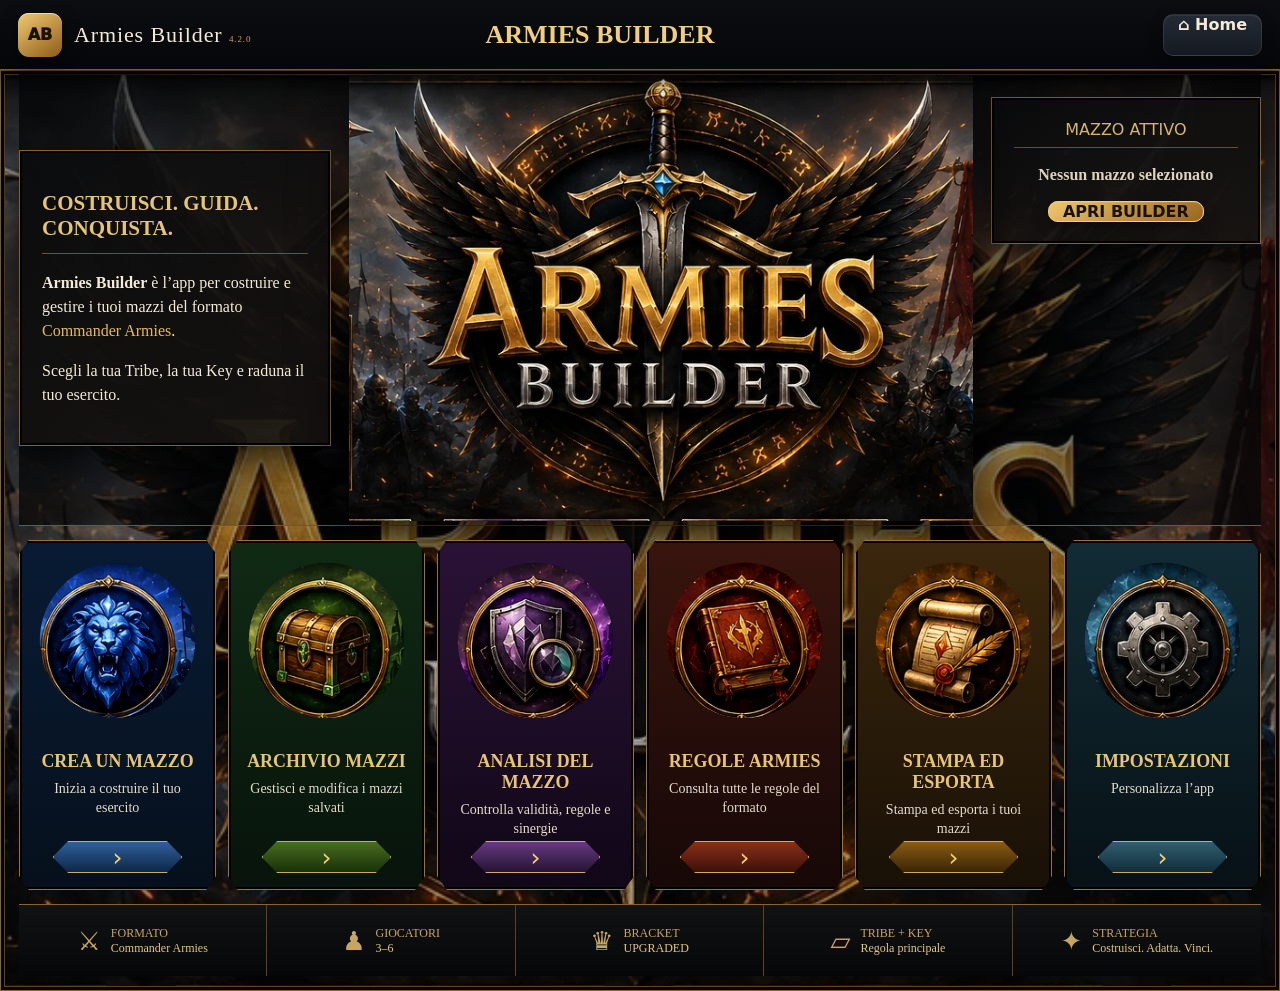
==== commit 405abd2d: "Add files via upload" ====
--- a/index.html
+++ b/index.html
@@ -1,6 +1,6 @@
 <!doctype html><html lang="it"><head><meta charset="utf-8"><meta name="viewport" content="width=device-width,initial-scale=1,viewport-fit=cover"><meta name="theme-color" content="#07090d"><title>Armies Builder</title><script>
 (function(){
- const VERSION="4.1.1-verified";
+ const VERSION="4.2.0-verified";
  try{
   if(localStorage.getItem("armiesBuilderAppVersion")!==VERSION){
    localStorage.setItem("armiesBuilderAppVersion",VERSION);
@@ -126,7 +126,7 @@
 
 #builderLayer{display:none;position:fixed;inset:0;z-index:100;background:#07090d}#builderLayer.open{display:block}#builderFrame{width:100%;height:100%;border:0}#closeBuilder{position:fixed;right:10px;top:10px;z-index:110;height:42px;border-radius:10px;border:1px solid #d2a250;background:#111722;color:#f4ead7;font-weight:900;padding:0 14px}.simpleModal{display:none;position:fixed;inset:0;z-index:200;background:#000c;place-items:center;padding:18px}.simpleModal.open{display:grid}.simpleBox{max-width:520px;background:#111722;border:1px solid #d2a250;border-radius:18px;padding:20px;color:#f4ead7}</style></head><body>
 <header class="app-header">
-<a class="brand-link" href="index.html"><span class="brand-mark">AB</span><span class="brand-name">Armies Builder <small style="font-size:9px;color:#d2a250">4.1.1</small></span></a>
+<a class="brand-link" href="index.html"><span class="brand-mark">AB</span><span class="brand-name">Armies Builder <small style="font-size:9px;color:#d2a250">4.2.0</small></span></a>
 <div class="header-title">ARMIES BUILDER</div>
 <div class="header-actions"><a class="btn" href="index.html">⌂ <span class="text">Home</span></a></div>
 </header>
@@ -146,7 +146,7 @@
 </section>
 <section class="home-footer">
 <div><b>⚔</b><span>FORMATO<br><strong>Commander Armies</strong></span></div><div><b>♟</b><span>GIOCATORI<br><strong>3–6</strong></span></div><div><b>♛</b><span>BRACKET<br><strong>UPGRADED</strong></span></div><div><b>▱</b><span>TRIBE + KEY<br><strong>Regola principale</strong></span></div><div><b>✦</b><span>STRATEGIA<br><strong>Costruisci. Adatta. Vinci.</strong></span></div>
-</section></div></main><div id="builderLayer"><button id="closeBuilder">Home</button><iframe id="builderFrame" title="Builder"></iframe></div><div id="simpleModal" class="simpleModal"><div class="simpleBox"><h2 id="modalTitle"></h2><p>Questa sezione è predisposta e verrà completata nelle prossime build.</p><button class="btn primary" id="closeModal">Chiudi</button></div></div><script>const builderDoc="<!doctype html><html lang=\"it\"><head><meta charset=\"utf-8\"><meta name=\"viewport\" content=\"width=device-width,initial-scale=1\"><style>\n:root{\n  --bg:#07090d;--panel:#111722;--panel2:#171e2b;--line:#2b3442;\n  --text:#f4ead7;--muted:#9da8b7;--gold:#d2a250;--gold2:#f0cd81;\n  --green:#5bd38f;--red:#ec7373;--blue:#5b9fff;\n}\n*{box-sizing:border-box}\nhtml{background:var(--bg)}\nbody{margin:0;background:var(--bg);color:var(--text);font-family:Inter,system-ui,Arial,sans-serif}\na{text-decoration:none;color:inherit}\nbutton,input,select,textarea{font:inherit}\nbutton{cursor:pointer}\n.app-header{\n position:sticky;top:0;z-index:50;height:70px;display:grid;\n grid-template-columns:240px 1fr 320px;align-items:center;padding:0 18px;\n background:linear-gradient(180deg,#0b0d11,#050608);\n border-bottom:1px solid #805a2a;box-shadow:0 10px 28px #0009\n}\n.brand-link{display:flex;align-items:center;gap:12px}\n.brand-mark{\n width:44px;height:44px;display:grid;place-items:center;border-radius:11px;\n background:linear-gradient(145deg,#f0ca72,#8e5b18);color:#1b1207;font-weight:1000;\n box-shadow:inset 0 1px #fff8,0 6px 16px #0008\n}\n.brand-name{font-family:Georgia,serif;font-size:22px;letter-spacing:.04em}\n.header-title{text-align:center;font-family:Georgia,serif;color:var(--gold2);font-size:26px;font-weight:900}\n.header-actions{display:flex;justify-content:flex-end;gap:8px}\n.btn{\n min-height:42px;padding:0 14px;border-radius:10px;border:1px solid #ffffff18;\n background:linear-gradient(#242b36,#151a22);color:var(--text);font-weight:800;\n box-shadow:inset 0 1px #ffffff10,0 5px 14px #0005\n}\n.btn:hover{border-color:#d2a25088;transform:translateY(-1px)}\n.btn.primary{background:linear-gradient(145deg,#efc66e,#98651e);color:#1a1105;border-color:#f0ce80}\n.btn.danger{color:#ffb2b2}\n.page{max-width:1580px;margin:auto;padding:18px}\n.panel{\n background:linear-gradient(180deg,#151c27,#0d1219);\n border:1px solid var(--line);border-radius:18px;overflow:hidden;\n box-shadow:0 20px 55px #0006\n}\n.panel-head{\n min-height:54px;padding:0 16px;display:flex;align-items:center;gap:10px;\n border-bottom:1px solid var(--line);background:#ffffff04\n}\n.panel-head h2{font-size:15px;margin:0}.grow{flex:1}.muted{color:var(--muted)}\n.modal{\n position:fixed;inset:0;display:none;place-items:center;padding:18px;z-index:90;\n background:#02040bcc;backdrop-filter:blur(8px)\n}\n.modal.open{display:grid}\n.modal-box{\n width:min(920px,100%);max-height:90vh;overflow:auto;\n background:linear-gradient(#171e29,#0d1218);\n border:1px solid #ffffff20;border-radius:20px;box-shadow:0 30px 90px #000c\n}\n.modal-head{display:flex;align-items:center;gap:10px;padding:14px 16px;border-bottom:1px solid var(--line)}\n.modal-head strong{flex:1}\n.notice{padding:16px;border:1px solid #d2a25032;background:#d2a2500d;border-radius:14px;color:#d7c8aa}\n@media(max-width:900px){\n .app-header{grid-template-columns:1fr auto;height:64px}\n .header-title{display:none}.brand-name{font-size:18px}.header-actions .text{display:none}\n}\n\n\n.builder-config{display:grid;grid-template-columns:1.4fr 1fr 1fr .7fr auto;gap:12px;padding:16px;margin-bottom:16px}\n.field label{display:block;font-size:10px;text-transform:uppercase;letter-spacing:.08em;color:#c1c8d2;font-weight:900;margin-bottom:6px}\n.field input,.field select{width:100%;height:44px;border-radius:10px;border:1px solid #ffffff1d;background:#090d14;color:var(--text);padding:0 11px}\n.builder-layout{display:grid;grid-template-columns:minmax(0,1.65fr) minmax(340px,.75fr);gap:16px;align-items:start}\n.search-row{display:grid;grid-template-columns:minmax(220px,1fr) 180px 170px 170px auto auto;gap:10px;padding:14px;border-bottom:1px solid var(--line)}\n.search-row input,.search-row select{height:42px;border-radius:10px;border:1px solid #ffffff1d;background:#090d14;color:var(--text);padding:0 10px}\n.active-filters{display:flex;flex-wrap:wrap;gap:7px;padding:10px 14px;border-bottom:1px solid var(--line);background:#090d1455}\n.filter-chip{padding:5px 9px;border-radius:999px;border:1px solid #d2a2503d;background:#d2a25012;color:#e5c77f;font-size:11px;font-weight:800}\n.status{padding:12px 15px;color:var(--muted);font-size:13px;border-bottom:1px solid var(--line)}\n.cards{display:grid;grid-template-columns:repeat(auto-fill,minmax(190px,1fr));gap:14px;padding:14px;min-height:420px}\n.card{background:#141a23;border:1px solid #ffffff18;border-radius:15px;overflow:hidden;box-shadow:0 12px 30px #0007;transition:.18s}\n.card:hover{transform:translateY(-4px);border-color:#d2a25088}.card img{width:100%;aspect-ratio:488/680;object-fit:cover;background:#090c11}.card-body{padding:11px}.card-name{font-weight:900;font-size:13px}.card-type{font-size:11px;color:var(--muted);min-height:28px;margin-top:4px}.card-actions{display:flex;gap:8px;margin-top:9px}.card-actions button{flex:1;height:36px;border-radius:9px}.add{max-width:50px;background:linear-gradient(145deg,#efc36e,#94621d);color:#160f05;border:1px solid #f0c978;font-size:21px;font-weight:1000}.detail{background:#222a36;color:var(--text);border:1px solid #ffffff16}\n.deck-panel{position:sticky;top:88px;max-height:calc(100vh - 106px);display:flex;flex-direction:column}.commander-box{display:flex;gap:12px;padding:14px;border-bottom:1px solid var(--line);background:linear-gradient(135deg,#d2a25017,transparent)}.commander-box img{width:78px;height:108px;object-fit:cover;border-radius:10px}.deck-list{padding:10px;overflow:auto}.deck-row{display:grid;grid-template-columns:34px 1fr auto;align-items:center;gap:8px;padding:9px;border-radius:10px;margin-bottom:5px;border-left:3px solid #ffffff12}.deck-row.ok{border-left-color:var(--green);background:#5bd38f09}.deck-row.bad{border-left-color:var(--red);background:#ec737309}.qty{width:30px;height:30px;border-radius:8px;background:#080b10;color:var(--gold2);display:grid;place-items:center;font-weight:1000}.row-buttons{display:flex;gap:5px}.small{width:30px;height:30px;border-radius:8px;background:#222a35;border:1px solid #ffffff18;color:var(--text);font-weight:1000}.summary{padding:12px 14px;border-top:1px solid var(--line);background:#090d14;display:flex;justify-content:space-between;font-weight:900}.empty{grid-column:1/-1;min-height:220px;display:grid;place-items:center;color:var(--muted);border:1px dashed #ffffff1a;border-radius:14px}\n.mobile-tabs{display:none}\n@media(max-width:1100px){.search-row{grid-template-columns:1fr 1fr 1fr}}\n@media(max-width:950px){\n .builder-config{grid-template-columns:1fr 1fr}.builder-layout{display:block}.deck-panel{position:relative;top:auto;max-height:none;margin-top:14px}\n .mobile-tabs{position:fixed;bottom:10px;left:10px;right:10px;z-index:40;display:grid;grid-template-columns:1fr 1fr;padding:7px;border-radius:16px;background:#111722ee;border:1px solid #ffffff1a;backdrop-filter:blur(12px)}\n .mobile-tabs button{height:48px;border:0;border-radius:11px;background:transparent;color:var(--muted);font-weight:900}.mobile-tabs button.active{background:#d2a25022;color:var(--gold2)}\n body.show-deck .catalog-panel{display:none}body:not(.show-deck) .deck-panel{display:none}body{padding-bottom:75px}\n}\n@media(max-width:650px){.builder-config,.search-row{grid-template-columns:1fr}.cards{grid-template-columns:repeat(2,minmax(0,1fr));gap:9px;padding:9px}.card-type{display:none}}\n\n.category-badges{display:flex;flex-wrap:wrap;gap:5px;margin-top:7px}\n.category-badge{font-size:9px;font-weight:900;letter-spacing:.04em;padding:4px 7px;border-radius:999px;border:1px solid #ffffff22}\n.category-badge.tribe{background:#4eaa7318;color:#7de0a2;border-color:#4eaa7350}\n.category-badge.key{background:#4d85c918;color:#8bbfff;border-color:#4d85c950}\n.category-badge.evergreen{background:#9d67c918;color:#d29cff;border-color:#9d67c950}\n.category-badge.invalid{background:#c9535318;color:#ff9999;border-color:#c9535350}\n.count-pill{padding:7px 10px;border-radius:10px;background:#090d14;border:1px solid #ffffff16;font-size:11px;font-weight:800}\n#tribe:disabled{opacity:.55}\n</style></head><body>\n<header class=\"app-header\">\n<a class=\"brand-link\" href=\"#\" data-inner-home><span class=\"brand-mark\">AB</span><span class=\"brand-name\">Armies Builder</span></a>\n<div class=\"header-title\">BUILDER</div>\n<div class=\"header-actions\"><button class=\"btn\" id=\"newBtn\">＋ <span class=\"text\">Nuovo</span></button><button class=\"btn\" id=\"exportBtn\">⇩ <span class=\"text\">Esporta</span></button><button class=\"btn primary\" id=\"saveBtn\">◆ <span class=\"text\">Salva</span></button><a class=\"btn\" href=\"#\" data-inner-home>⌂ <span class=\"text\">Home</span></a></div>\n</header>\n<main class=\"page\">\n<section class=\"panel builder-config\">\n<div class=\"field\"><label>Nome mazzo</label><input id=\"deckName\"></div>\n<div class=\"field\"><label>1. Comandante</label><button class=\"btn primary\" id=\"commanderBtn\">Scegli comandante</button></div>\n<div class=\"field\"><label>2. Tribe disponibili</label><select id=\"tribe\" disabled><option>Scegli prima il comandante</option></select></div>\n<div class=\"field\"><label>3. Key</label><select id=\"key\"></select></div>\n<div class=\"field\"><label>Bracket</label><select id=\"bracket\"><option>1</option><option selected>2</option><option>3</option><option>4</option><option>5</option></select></div>\n</section>\n<div class=\"builder-layout\">\n<section class=\"panel catalog-panel\"><div class=\"panel-head\"><h2>Catalogo carte</h2><div class=\"grow\"></div><span id=\"catalogCount\" class=\"muted\"></span></div>\n<div class=\"search-row\">\n<input id=\"search\" placeholder=\"Nome o testo carta\">\n<select id=\"catalogFilter\">\n<option value=\"valid\" selected>Solo carte valide</option>\n<option value=\"tribe\">Solo Tribe</option>\n<option value=\"key\">Solo Key</option>\n<option value=\"evergreen\">Solo Evergreen</option>\n<option value=\"all\">Tutte le carte</option>\n<option value=\"invalid\">Solo non valide</option>\n</select>\n<select id=\"typeFilter\"><option value=\"\">Tutti i tipi</option><option value=\"creature\">Creature</option><option value=\"instant\">Istantanei</option><option value=\"sorcery\">Stregonerie</option><option value=\"artifact\">Artefatti</option><option value=\"enchantment\">Incantesimi</option><option value=\"planeswalker\">Planeswalker</option><option value=\"battle\">Battaglie</option><option value=\"land\">Terre</option></select>\n<button class=\"btn primary\" id=\"searchBtn\">Cerca</button><button class=\"btn\" id=\"resetFiltersBtn\">Azzera</button>\n</div>\n<div class=\"active-filters\" id=\"activeFilters\"></div>\n<div id=\"categoryCounts\" class=\"active-filters\"></div>\n<div class=\"status\" id=\"status\">Scegli prima il comandante, poi Tribe e Key.</div><div class=\"cards\" id=\"cards\"><div class=\"empty\">Il catalogo apparirà qui.</div></div></section>\n<aside class=\"panel deck-panel\"><div class=\"panel-head\"><h2>Il tuo mazzo</h2><div class=\"grow\"></div><button class=\"btn danger\" id=\"clearBtn\">Svuota</button></div><div class=\"commander-box\" id=\"commanderBox\"></div><div class=\"deck-list\" id=\"deckList\"></div><div class=\"summary\"><span id=\"validation\"></span><span id=\"total\">0/100</span></div></aside>\n</div></main>\n<nav class=\"mobile-tabs\"><button id=\"catalogTab\" class=\"active\">▦ Catalogo</button><button id=\"deckTab\">🂠 Mazzo</button></nav>\n<div class=\"modal\" id=\"commanderModal\"><div class=\"modal-box\"><div class=\"modal-head\"><strong>Scegli comandante</strong><button class=\"btn\" data-close=\"commanderModal\">✕</button></div><div class=\"search-row\"><input id=\"commanderSearch\" placeholder=\"Nome comandante\"><button class=\"btn primary\" id=\"commanderSearchBtn\">Cerca</button></div><div class=\"status\" id=\"commanderStatus\"></div><div class=\"cards\" id=\"commanderResults\"></div></div></div>\n<div class=\"modal\" id=\"detailModal\"><div class=\"modal-box\"><div class=\"modal-head\"><strong id=\"detailTitle\">Dettagli</strong><button class=\"btn\" data-close=\"detailModal\">✕</button></div><div style=\"display:grid;grid-template-columns:300px 1fr;gap:18px;padding:18px\"><img id=\"detailImg\" style=\"width:100%;border-radius:15px\"><div><div class=\"muted\" id=\"detailType\"></div><h2 id=\"detailName\"></h2><div id=\"detailOracle\" style=\"white-space:pre-line;line-height:1.5\"></div></div></div></div></div>\n<script>const STORAGE_KEY=\"armiesBuilder4\";\nfunction loadState(){try{return JSON.parse(localStorage.getItem(STORAGE_KEY)||\"{}\")}catch{return {}}}\nfunction saveState(state){localStorage.setItem(STORAGE_KEY,JSON.stringify(state))}\n\nasync function fetchCreatureTypes(){\n const r=await fetch(\"https://api.scryfall.com/catalog/creature-types\");\n if(!r.ok)throw new Error(\"Creature types non disponibili\");\n return (await r.json()).data;\n}\nasync function searchCards(query,maxPages=3){\n let url=`https://api.scryfall.com/cards/search?q=${encodeURIComponent(query)}&order=edhrec&unique=cards`;\n const out=[];\n for(let i=0;i<maxPages&&url;i++){\n  const r=await fetch(url);const d=await r.json();\n  if(!r.ok)throw new Error(d.details||\"Ricerca non riuscita\");\n  out.push(...d.data);url=d.has_more?d.next_page:null;\n }\n return out;\n}\n\n\n\nconst $=s=>document.querySelector(s);\nconst FALLBACK=[\"Angel\",\"Artificer\",\"Assassin\",\"Beast\",\"Bird\",\"Cat\",\"Cleric\",\"Demon\",\"Dragon\",\"Druid\",\"Dwarf\",\"Eldrazi\",\"Elemental\",\"Elf\",\"Faerie\",\"Goblin\",\"Human\",\"Knight\",\"Merfolk\",\"Mutant\",\"Ninja\",\"Orc\",\"Phyrexian\",\"Pirate\",\"Rogue\",\"Samurai\",\"Shaman\",\"Skeleton\",\"Sliver\",\"Soldier\",\"Spirit\",\"Vampire\",\"Warrior\",\"Wizard\",\"Wolf\",\"Zombie\"];\nconst KEYS={\n \"Danno\":[\"damage\",\"deals damage\"],\"Sacrificio\":[\"sacrifice\",\"dies\"],\"Segnalini\":[\"counter\",\"counters\"],\n \"Cimitero\":[\"graveyard\",\"dies\"],\"Pedine\":[\"token\",\"tokens\"],\"Pescata\":[\"draw a card\",\"draw cards\"],\n \"Equipaggiamento\":[\"equipment\",\"equip\"],\"Incantesimi\":[\"enchantment\",\"aura\"],\"Artefatti\":[\"artifact\"],\n \"Lifegain\":[\"gain life\",\"life you gained\"]\n};\nconst state=Object.assign({name:\"Nuovo mazzo\",tribe:\"\",key:\"Danno\",bracket:2,commander:null,cards:{}},loadState());\nlet currentCards=[],allCreatureTypes=[...FALLBACK],availableTribes=[];\n\nfunction imageOf(c){return c.image_uris?.normal||c.card_faces?.[0]?.image_uris?.normal||\"\"}\nfunction textOf(c){return [c.name,c.type_line,c.oracle_text,c.card_faces?.map(f=>[f.name,f.type_line,f.oracle_text].join(\" \")).join(\" \")].filter(Boolean).join(\" \").toLowerCase()}\nfunction isCreature(c){return (c.type_line||\"\").toLowerCase().includes(\"creature\")}\nfunction isEvergreen(c){const t=textOf(c);return !isCreature(c)&&(t.includes(\"commander\")||t.includes(\"choose a creature type\"))}\nfunction tribeMatches(c){const tr=(state.tribe||\"\").toLowerCase();return !!tr&&isCreature(c)&&textOf(c).includes(tr)}\nfunction keyMatches(c){const t=textOf(c);return !isCreature(c)&&(KEYS[state.key]||[]).some(x=>t.includes(x))}\nfunction categories(c){const out=[];if(tribeMatches(c))out.push(\"tribe\");if(keyMatches(c))out.push(\"key\");if(isEvergreen(c))out.push(\"evergreen\");return out}\nfunction legality(c){const cats=categories(c);if(cats.length)return {ok:true,categories:cats,reason:cats.map(x=>x===\"tribe\"?\"Tribe\":x===\"key\"?\"Key\":\"Evergreen\").join(\" + \")};return {ok:false,categories:[],reason:isCreature(c)?\"Creatura fuori Tribe\":\"Non creatura senza Key o Evergreen\"}}\nfunction extractCommanderTribes(commander){\n if(!commander)return [];\n const oracle=textOf(commander);\n if(oracle.includes(\"choose a creature type\")||oracle.includes(\"every creature type\")||oracle.includes(\"all creature types\"))return [...allCreatureTypes];\n const found=new Set();\n const typeLine=(commander.type_line||\"\").split(\"—\")[1]||\"\";\n typeLine.trim().split(/\\s+/).map(x=>x.replace(/[^\\p{L}'-]/gu,\"\")).filter(Boolean).forEach(t=>{\n  const exact=allCreatureTypes.find(x=>x.toLowerCase()===t.toLowerCase());if(exact)found.add(exact);\n });\n allCreatureTypes.forEach(t=>{const escaped=t.replace(/[.*+?^${}()|[\\]\\\\]/g,\"\\\\$&\");if(new RegExp(`\\\\b${escaped}\\\\b`,\"i\").test(oracle))found.add(t)});\n return [...found].sort((a,b)=>a.localeCompare(b));\n}\nfunction refreshTribes(){\n const select=$(\"#tribe\");availableTribes=extractCommanderTribes(state.commander);\n if(!state.commander){select.disabled=true;select.innerHTML='<option value=\"\">Scegli prima il comandante</option>';state.tribe=\"\";return}\n select.disabled=false;\n if(!availableTribes.length){select.innerHTML='<option value=\"\">Nessuna Tribe rilevata</option>';state.tribe=\"\";return}\n if(!availableTribes.includes(state.tribe))state.tribe=availableTribes[0];\n select.innerHTML=availableTribes.map(x=>`<option value=\"${x}\">${x}</option>`).join(\"\");select.value=state.tribe;\n}\nfunction persist(){state.name=$(\"#deckName\").value.trim()||\"Nuovo mazzo\";state.tribe=$(\"#tribe\").value||\"\";state.key=$(\"#key\").value;state.bracket=Number($(\"#bracket\").value);saveState(state);renderDeck()}\nfunction fill(){$(\"#key\").innerHTML=Object.keys(KEYS).map(x=>`<option>${x}</option>`).join(\"\");$(\"#key\").value=state.key;$(\"#bracket\").value=String(state.bracket);$(\"#deckName\").value=state.name;refreshTribes()}\nfunction total(){return (state.commander?1:0)+Object.values(state.cards).reduce((n,c)=>n+c.qty,0)}\nfunction addCard(c){state.cards[c.id]?state.cards[c.id].qty++:state.cards[c.id]={...c,qty:1};persist()}\nwindow.changeQty=(id,d)=>{const c=state.cards[id];if(!c)return;c.qty+=d;if(c.qty<=0)delete state.cards[id];persist()}\nfunction badgeHTML(c){const cats=categories(c);if(!cats.length)return '<div class=\"category-badges\"><span class=\"category-badge invalid\">NON VALIDA</span></div>';const names={tribe:\"TRIBE\",key:\"KEY\",evergreen:\"EVERGREEN\"};return `<div class=\"category-badges\">${cats.map(x=>`<span class=\"category-badge ${x}\">${names[x]}</span>`).join(\"\")}</div>`}\nfunction renderDeck(){\n $(\"#commanderBox\").innerHTML=state.commander?`<img src=\"${imageOf(state.commander)}\"><div><h3>${state.commander.name}</h3><div class=\"muted\">${state.commander.type_line||\"\"}</div><div class=\"category-badges\"><span class=\"category-badge evergreen\">Colori: ${(state.commander.color_identity||[]).join(\" \")||\"Incolore\"}</span></div></div>`:`<div><h3>Nessun comandante</h3><div class=\"muted\">Scegli prima il comandante.</div></div>`;\n const arr=Object.values(state.cards).sort((a,b)=>a.name.localeCompare(b.name));\n $(\"#deckList\").innerHTML=arr.length?arr.map(c=>{const l=legality(c);return `<div class=\"deck-row ${l.ok?\"ok\":\"bad\"}\"><div class=\"qty\">${c.qty}</div><div><b>${c.name}</b><div class=\"muted\">${l.reason}</div>${badgeHTML(c)}</div><div class=\"row-buttons\"><button class=\"small\" onclick=\"changeQty('${c.id}',-1)\">−</button><button class=\"small\" onclick=\"changeQty('${c.id}',1)\">＋</button></div></div>`}).join(\"\"):'<div class=\"empty\">Nessuna carta aggiunta.</div>';\n const bad=arr.filter(c=>!legality(c).ok).length;$(\"#total\").textContent=`${total()}/100`;$(\"#validation\").textContent=!state.commander?\"Manca il comandante\":!state.tribe?\"Nessuna Tribe disponibile\":bad?`${bad} carte da controllare`:total()===100?\"Mazzo completo\":\"Mazzo valido, ma incompleto\";\n}\nfunction colorIdentityQuery(){const ids=state.commander?.color_identity||[];return ids.length?`id<=${ids.join(\"\")}`:\"id:C\"}\nfunction validQuery(){const tr=state.tribe.replace(/\"/g,\"\");const keyTerms=(KEYS[state.key]||[]).map(x=>`o:\"${x}\"`).join(\" or \");const tribeRule=`(t:creature and (t:\"${tr}\" or o:\"${tr}\"))`;const keyRule=`(-t:creature and (${keyTerms}))`;const evergreenRule=`(-t:creature and (o:\"commander\" or o:\"choose a creature type\"))`;return {tribeRule,keyRule,evergreenRule,combined:`(${tribeRule} or ${keyRule} or ${evergreenRule})`}}\nfunction query(){\n if(!state.commander||!state.tribe)throw new Error(\"Scegli prima comandante e Tribe.\");\n const typed=$(\"#search\").value.trim().replace(/\"/g,\"\");const type=$(\"#typeFilter\").value;const view=$(\"#catalogFilter\").value;const rules=validQuery();const parts=[];\n if(view===\"valid\")parts.push(rules.combined);if(view===\"tribe\")parts.push(rules.tribeRule);if(view===\"key\")parts.push(rules.keyRule);if(view===\"evergreen\")parts.push(rules.evergreenRule);\n if((view===\"invalid\"||view===\"all\")&&!typed)throw new Error(\"Per cercare tra tutte o tra le non valide, inserisci almeno un nome o testo.\");\n if(typed)parts.push(`(\"${typed}\" or o:\"${typed}\")`);if(type)parts.push(`type:${type}`);parts.push(colorIdentityQuery(),\"game:paper\");return parts.join(\" \");\n}\nfunction chips(){const view=$(\"#catalogFilter\").selectedOptions[0]?.text||\"Solo carte valide\";$(\"#activeFilters\").innerHTML=[`<span class=\"filter-chip\">Tribe: ${state.tribe||\"—\"}</span>`,`<span class=\"filter-chip\">Key: ${state.key}</span>`,`<span class=\"filter-chip\">Vista: ${view}</span>`].join(\"\")}\nfunction cardHTML(c,commander=false){return `<article class=\"card\"><img src=\"${imageOf(c)}\" alt=\"${c.name}\"><div class=\"card-body\"><div class=\"card-name\">${c.name}</div><div class=\"card-type\">${c.type_line||\"\"}</div>${commander?\"\":badgeHTML(c)}<div class=\"card-actions\"><button class=\"detail\" data-detail=\"${c.id}\">Dettagli</button><button class=\"add\" data-${commander?\"commander\":\"add\"}=\"${c.id}\">+</button></div></div></article>`}\nfunction bind(root,commander=false){\n root.querySelectorAll(\"[data-detail]\").forEach(b=>b.onclick=()=>showDetail(currentCards.find(c=>c.id===b.dataset.detail)));\n root.querySelectorAll(commander?\"[data-commander]\":\"[data-add]\").forEach(b=>b.onclick=()=>{const c=currentCards.find(x=>x.id===(commander?b.dataset.commander:b.dataset.add));if(commander){state.commander=c;state.tribe=\"\";refreshTribes();persist();$(\"#commanderModal\").classList.remove(\"open\");chips();$(\"#status\").textContent=availableTribes.length?`Comandante selezionato. Tribe disponibili: ${availableTribes.join(\", \")}`:\"Nessuna Tribe rilevata nel comandante.\";if(availableTribes.length)runSearch()}else addCard(c)});\n}\nfunction filteredResults(cards){const view=$(\"#catalogFilter\").value;if(view===\"valid\")return cards.filter(c=>legality(c).ok);if(view===\"tribe\")return cards.filter(c=>categories(c).includes(\"tribe\"));if(view===\"key\")return cards.filter(c=>categories(c).includes(\"key\"));if(view===\"evergreen\")return cards.filter(c=>categories(c).includes(\"evergreen\"));if(view===\"invalid\")return cards.filter(c=>!legality(c).ok);return cards}\nfunction updateCounts(cards){const counts={valid:0,tribe:0,key:0,evergreen:0,invalid:0};cards.forEach(c=>{const cats=categories(c);if(cats.length)counts.valid++;else counts.invalid++;cats.forEach(x=>counts[x]++)});$(\"#categoryCounts\").innerHTML=[[\"Valide\",counts.valid],[\"Tribe\",counts.tribe],[\"Key\",counts.key],[\"Evergreen\",counts.evergreen],[\"Non valide\",counts.invalid]].map(([n,v])=>`<span class=\"count-pill\">${n}: ${v}</span>`).join(\"\")}\nasync function runSearch(){\n persist();chips();$(\"#status\").textContent=\"Ricerca in corso…\";$(\"#cards\").innerHTML=\"\";\n try{const raw=await searchCards(query(),5);updateCounts(raw);currentCards=filteredResults(raw);$(\"#cards\").innerHTML=currentCards.slice(0,120).map(c=>cardHTML(c)).join(\"\")||'<div class=\"empty\">Nessun risultato.</div>';$(\"#catalogCount\").textContent=`${currentCards.length} risultati`;$(\"#status\").textContent=`Mostrate ${currentCards.length} carte. Tipo e Key sono applicati contemporaneamente; le Evergreen sono sempre valide.`;bind($(\"#cards\"))}\n catch(e){$(\"#status\").textContent=e.message;$(\"#cards\").innerHTML='<div class=\"empty\">Impossibile eseguire la ricerca con questi dati.</div>';$(\"#catalogCount\").textContent=\"\";$(\"#categoryCounts\").innerHTML=\"\"}\n}\nasync function commanderSearch(){const name=$(\"#commanderSearch\").value.trim();if(!name)return;$(\"#commanderStatus\").textContent=\"Ricerca in corso…\";try{currentCards=await searchCards(`${name} is:commander`,2);$(\"#commanderResults\").innerHTML=currentCards.map(c=>cardHTML(c,true)).join(\"\")||'<div class=\"empty\">Nessun comandante trovato.</div>';$(\"#commanderStatus\").textContent=`${currentCards.length} risultati`;bind($(\"#commanderResults\"),true)}catch(e){$(\"#commanderStatus\").textContent=e.message}}\nfunction showDetail(c){if(!c)return;$(\"#detailTitle\").textContent=c.name;$(\"#detailImg\").src=imageOf(c);$(\"#detailName\").textContent=c.name;$(\"#detailType\").textContent=c.type_line||\"\";$(\"#detailOracle\").textContent=c.oracle_text||\"\";$(\"#detailModal\").classList.add(\"open\")}\n$(\"#searchBtn\").onclick=runSearch;$(\"#search\").onkeydown=e=>{if(e.key===\"Enter\")runSearch()};[\"catalogFilter\",\"typeFilter\"].forEach(id=>$(\"#\"+id).onchange=runSearch);$(\"#resetFiltersBtn\").onclick=()=>{$(\"#search\").value=\"\";$(\"#catalogFilter\").value=\"valid\";$(\"#typeFilter\").value=\"\";if(state.commander&&state.tribe)runSearch()};$(\"#tribe\").onchange=runSearch;$(\"#key\").onchange=runSearch;[\"deckName\",\"bracket\"].forEach(id=>$(\"#\"+id).onchange=persist);$(\"#commanderBtn\").onclick=()=>$(\"#commanderModal\").classList.add(\"open\");$(\"#commanderSearchBtn\").onclick=commanderSearch;$(\"#commanderSearch\").onkeydown=e=>{if(e.key===\"Enter\")commanderSearch()};$(\"#saveBtn\").onclick=persist;$(\"#clearBtn\").onclick=()=>{if(confirm(\"Svuotare il mazzo?\")){state.cards={};persist()}};document.querySelectorAll(\"[data-close]\").forEach(b=>b.onclick=()=>$(\"#\"+b.dataset.close).classList.remove(\"open\"));$(\"#catalogTab\").onclick=()=>{document.body.classList.remove(\"show-deck\");$(\"#catalogTab\").classList.add(\"active\");$(\"#deckTab\").classList.remove(\"active\")};$(\"#deckTab\").onclick=()=>{document.body.classList.add(\"show-deck\");$(\"#deckTab\").classList.add(\"active\");$(\"#catalogTab\").classList.remove(\"active\")};\nfill();renderDeck();chips();fetchCreatureTypes().then(t=>{allCreatureTypes=t.sort((a,b)=>a.localeCompare(b));refreshTribes();persist()}).catch(()=>refreshTribes());\n<\/script></body></html>";
+</section></div></main><div id="builderLayer"><button id="closeBuilder">Home</button><iframe id="builderFrame" title="Builder"></iframe></div><div id="simpleModal" class="simpleModal"><div class="simpleBox"><h2 id="modalTitle"></h2><p>Questa sezione è predisposta e verrà completata nelle prossime build.</p><button class="btn primary" id="closeModal">Chiudi</button></div></div><script>const builderDoc="<!doctype html><html lang=\"it\"><head><meta charset=\"utf-8\"><meta name=\"viewport\" content=\"width=device-width,initial-scale=1\"><style>\n:root{\n  --bg:#07090d;--panel:#111722;--panel2:#171e2b;--line:#2b3442;\n  --text:#f4ead7;--muted:#9da8b7;--gold:#d2a250;--gold2:#f0cd81;\n  --green:#5bd38f;--red:#ec7373;--blue:#5b9fff;\n}\n*{box-sizing:border-box}\nhtml{background:var(--bg)}\nbody{margin:0;background:var(--bg);color:var(--text);font-family:Inter,system-ui,Arial,sans-serif}\na{text-decoration:none;color:inherit}\nbutton,input,select,textarea{font:inherit}\nbutton{cursor:pointer}\n.app-header{\n position:sticky;top:0;z-index:50;height:70px;display:grid;\n grid-template-columns:240px 1fr 320px;align-items:center;padding:0 18px;\n background:linear-gradient(180deg,#0b0d11,#050608);\n border-bottom:1px solid #805a2a;box-shadow:0 10px 28px #0009\n}\n.brand-link{display:flex;align-items:center;gap:12px}\n.brand-mark{\n width:44px;height:44px;display:grid;place-items:center;border-radius:11px;\n background:linear-gradient(145deg,#f0ca72,#8e5b18);color:#1b1207;font-weight:1000;\n box-shadow:inset 0 1px #fff8,0 6px 16px #0008\n}\n.brand-name{font-family:Georgia,serif;font-size:22px;letter-spacing:.04em}\n.header-title{text-align:center;font-family:Georgia,serif;color:var(--gold2);font-size:26px;font-weight:900}\n.header-actions{display:flex;justify-content:flex-end;gap:8px}\n.btn{\n min-height:42px;padding:0 14px;border-radius:10px;border:1px solid #ffffff18;\n background:linear-gradient(#242b36,#151a22);color:var(--text);font-weight:800;\n box-shadow:inset 0 1px #ffffff10,0 5px 14px #0005\n}\n.btn:hover{border-color:#d2a25088;transform:translateY(-1px)}\n.btn.primary{background:linear-gradient(145deg,#efc66e,#98651e);color:#1a1105;border-color:#f0ce80}\n.btn.danger{color:#ffb2b2}\n.page{max-width:1580px;margin:auto;padding:18px}\n.panel{\n background:linear-gradient(180deg,#151c27,#0d1219);\n border:1px solid var(--line);border-radius:18px;overflow:hidden;\n box-shadow:0 20px 55px #0006\n}\n.panel-head{\n min-height:54px;padding:0 16px;display:flex;align-items:center;gap:10px;\n border-bottom:1px solid var(--line);background:#ffffff04\n}\n.panel-head h2{font-size:15px;margin:0}.grow{flex:1}.muted{color:var(--muted)}\n.modal{\n position:fixed;inset:0;display:none;place-items:center;padding:18px;z-index:90;\n background:#02040bcc;backdrop-filter:blur(8px)\n}\n.modal.open{display:grid}\n.modal-box{\n width:min(920px,100%);max-height:90vh;overflow:auto;\n background:linear-gradient(#171e29,#0d1218);\n border:1px solid #ffffff20;border-radius:20px;box-shadow:0 30px 90px #000c\n}\n.modal-head{display:flex;align-items:center;gap:10px;padding:14px 16px;border-bottom:1px solid var(--line)}\n.modal-head strong{flex:1}\n.notice{padding:16px;border:1px solid #d2a25032;background:#d2a2500d;border-radius:14px;color:#d7c8aa}\n@media(max-width:900px){\n .app-header{grid-template-columns:1fr auto;height:64px}\n .header-title{display:none}.brand-name{font-size:18px}.header-actions .text{display:none}\n}\n\n\n.builder-config{display:grid;grid-template-columns:1.4fr 1fr 1fr .7fr auto;gap:12px;padding:16px;margin-bottom:16px}\n.field label{display:block;font-size:10px;text-transform:uppercase;letter-spacing:.08em;color:#c1c8d2;font-weight:900;margin-bottom:6px}\n.field input,.field select{width:100%;height:44px;border-radius:10px;border:1px solid #ffffff1d;background:#090d14;color:var(--text);padding:0 11px}\n.builder-layout{display:grid;grid-template-columns:minmax(0,1.65fr) minmax(340px,.75fr);gap:16px;align-items:start}\n.search-row{display:grid;grid-template-columns:minmax(220px,1fr) 180px 170px 170px auto auto;gap:10px;padding:14px;border-bottom:1px solid var(--line)}\n.search-row input,.search-row select{height:42px;border-radius:10px;border:1px solid #ffffff1d;background:#090d14;color:var(--text);padding:0 10px}\n.active-filters{display:flex;flex-wrap:wrap;gap:7px;padding:10px 14px;border-bottom:1px solid var(--line);background:#090d1455}\n.filter-chip{padding:5px 9px;border-radius:999px;border:1px solid #d2a2503d;background:#d2a25012;color:#e5c77f;font-size:11px;font-weight:800}\n.status{padding:12px 15px;color:var(--muted);font-size:13px;border-bottom:1px solid var(--line)}\n.cards{display:grid;grid-template-columns:repeat(auto-fill,minmax(190px,1fr));gap:14px;padding:14px;min-height:420px}\n.card{background:#141a23;border:1px solid #ffffff18;border-radius:15px;overflow:hidden;box-shadow:0 12px 30px #0007;transition:.18s}\n.card:hover{transform:translateY(-4px);border-color:#d2a25088}.card img{width:100%;aspect-ratio:488/680;object-fit:cover;background:#090c11}.card-body{padding:11px}.card-name{font-weight:900;font-size:13px}.card-type{font-size:11px;color:var(--muted);min-height:28px;margin-top:4px}.card-actions{display:flex;gap:8px;margin-top:9px}.card-actions button{flex:1;height:36px;border-radius:9px}.add{max-width:50px;background:linear-gradient(145deg,#efc36e,#94621d);color:#160f05;border:1px solid #f0c978;font-size:21px;font-weight:1000}.detail{background:#222a36;color:var(--text);border:1px solid #ffffff16}\n.deck-panel{position:sticky;top:88px;max-height:calc(100vh - 106px);display:flex;flex-direction:column}.commander-box{display:flex;gap:12px;padding:14px;border-bottom:1px solid var(--line);background:linear-gradient(135deg,#d2a25017,transparent)}.commander-box img{width:78px;height:108px;object-fit:cover;border-radius:10px}.deck-list{padding:10px;overflow:auto}.deck-row{display:grid;grid-template-columns:34px 1fr auto;align-items:center;gap:8px;padding:9px;border-radius:10px;margin-bottom:5px;border-left:3px solid #ffffff12}.deck-row.ok{border-left-color:var(--green);background:#5bd38f09}.deck-row.bad{border-left-color:var(--red);background:#ec737309}.qty{width:30px;height:30px;border-radius:8px;background:#080b10;color:var(--gold2);display:grid;place-items:center;font-weight:1000}.row-buttons{display:flex;gap:5px}.small{width:30px;height:30px;border-radius:8px;background:#222a35;border:1px solid #ffffff18;color:var(--text);font-weight:1000}.summary{padding:12px 14px;border-top:1px solid var(--line);background:#090d14;display:flex;justify-content:space-between;font-weight:900}.empty{grid-column:1/-1;min-height:220px;display:grid;place-items:center;color:var(--muted);border:1px dashed #ffffff1a;border-radius:14px}\n.mobile-tabs{display:none}\n@media(max-width:1100px){.search-row{grid-template-columns:1fr 1fr 1fr}}\n@media(max-width:950px){\n .builder-config{grid-template-columns:1fr 1fr}.builder-layout{display:block}.deck-panel{position:relative;top:auto;max-height:none;margin-top:14px}\n .mobile-tabs{position:fixed;bottom:10px;left:10px;right:10px;z-index:40;display:grid;grid-template-columns:1fr 1fr;padding:7px;border-radius:16px;background:#111722ee;border:1px solid #ffffff1a;backdrop-filter:blur(12px)}\n .mobile-tabs button{height:48px;border:0;border-radius:11px;background:transparent;color:var(--muted);font-weight:900}.mobile-tabs button.active{background:#d2a25022;color:var(--gold2)}\n body.show-deck .catalog-panel{display:none}body:not(.show-deck) .deck-panel{display:none}body{padding-bottom:75px}\n}\n@media(max-width:650px){.builder-config,.search-row{grid-template-columns:1fr}.cards{grid-template-columns:repeat(2,minmax(0,1fr));gap:9px;padding:9px}.card-type{display:none}}\n\n.category-badges{display:flex;flex-wrap:wrap;gap:5px;margin-top:7px}\n.category-badge{font-size:9px;font-weight:900;letter-spacing:.04em;padding:4px 7px;border-radius:999px;border:1px solid #ffffff22}\n.category-badge.tribe{background:#4eaa7318;color:#7de0a2;border-color:#4eaa7350}\n.category-badge.key{background:#4d85c918;color:#8bbfff;border-color:#4d85c950}\n.category-badge.evergreen{background:#9d67c918;color:#d29cff;border-color:#9d67c950}\n.category-badge.invalid{background:#c9535318;color:#ff9999;border-color:#c9535350}\n.count-pill{padding:7px 10px;border-radius:10px;background:#090d14;border:1px solid #ffffff16;font-size:11px;font-weight:800}\n#tribe:disabled{opacity:.55}\n</style></head><body>\n<header class=\"app-header\">\n<a class=\"brand-link\" href=\"#\" data-inner-home><span class=\"brand-mark\">AB</span><span class=\"brand-name\">Armies Builder</span></a>\n<div class=\"header-title\">BUILDER</div>\n<div class=\"header-actions\"><button class=\"btn\" id=\"newBtn\">＋ <span class=\"text\">Nuovo</span></button><button class=\"btn\" id=\"exportBtn\">⇩ <span class=\"text\">Esporta</span></button><button class=\"btn primary\" id=\"saveBtn\">◆ <span class=\"text\">Salva</span></button><a class=\"btn\" href=\"#\" data-inner-home>⌂ <span class=\"text\">Home</span></a></div>\n</header>\n<main class=\"page\">\n<section class=\"panel builder-config\">\n<div class=\"field\"><label>Nome mazzo</label><input id=\"deckName\"></div>\n<div class=\"field\"><label>1. Comandante</label><button class=\"btn primary\" id=\"commanderBtn\">Scegli comandante</button></div>\n<div class=\"field\"><label>2. Tribe disponibili</label><select id=\"tribe\" disabled><option>Scegli prima il comandante</option></select></div>\n<div class=\"field\"><label>3. Key</label><select id=\"key\"></select></div>\n<div class=\"field\"><label>Bracket</label><select id=\"bracket\"><option>1</option><option selected>2</option><option>3</option><option>4</option><option>5</option></select></div>\n</section>\n<div class=\"builder-layout\">\n<section class=\"panel catalog-panel\"><div class=\"panel-head\"><h2>Catalogo carte</h2><div class=\"grow\"></div><span id=\"catalogCount\" class=\"muted\"></span></div>\n<div class=\"search-row\">\n<input id=\"search\" placeholder=\"Nome o testo carta\">\n<select id=\"catalogFilter\">\n<option value=\"valid\" selected>Solo carte valide</option>\n<option value=\"tribe\">Solo Tribe</option>\n<option value=\"key\">Solo Key</option>\n<option value=\"evergreen\">Solo Evergreen</option>\n<option value=\"all\">Tutte le carte</option>\n<option value=\"invalid\">Solo non valide</option>\n</select>\n<select id=\"typeFilter\"><option value=\"\">Tutti i tipi</option><option value=\"creature\">Creature</option><option value=\"instant\">Istantanei</option><option value=\"sorcery\">Stregonerie</option><option value=\"artifact\">Artefatti</option><option value=\"enchantment\">Incantesimi</option><option value=\"planeswalker\">Planeswalker</option><option value=\"battle\">Battaglie</option><option value=\"land\">Terre</option></select>\n<button class=\"btn primary\" id=\"searchBtn\">Cerca</button><button class=\"btn\" id=\"resetFiltersBtn\">Azzera</button>\n</div>\n<div class=\"active-filters\" id=\"activeFilters\"></div>\n<div id=\"categoryCounts\" class=\"active-filters\"></div>\n<div class=\"status\" id=\"status\">Scegli prima il comandante, poi Tribe e Key.</div><div class=\"cards\" id=\"cards\"><div class=\"empty\">Il catalogo apparirà qui.</div></div></section>\n<aside class=\"panel deck-panel\"><div class=\"panel-head\"><h2>Il tuo mazzo</h2><div class=\"grow\"></div><button class=\"btn danger\" id=\"clearBtn\">Svuota</button></div><div class=\"commander-box\" id=\"commanderBox\"></div><div class=\"deck-list\" id=\"deckList\"></div><div class=\"summary\"><span id=\"validation\"></span><span id=\"total\">0/100</span></div></aside>\n</div></main>\n<nav class=\"mobile-tabs\"><button id=\"catalogTab\" class=\"active\">▦ Catalogo</button><button id=\"deckTab\">🂠 Mazzo</button></nav>\n<div class=\"modal\" id=\"commanderModal\"><div class=\"modal-box\"><div class=\"modal-head\"><strong>Scegli comandante</strong><button class=\"btn\" data-close=\"commanderModal\">✕</button></div><div class=\"search-row\"><input id=\"commanderSearch\" placeholder=\"Nome comandante\"><button class=\"btn primary\" id=\"commanderSearchBtn\">Cerca</button></div><div class=\"status\" id=\"commanderStatus\"></div><div class=\"cards\" id=\"commanderResults\"></div></div></div>\n<div class=\"modal\" id=\"detailModal\"><div class=\"modal-box\"><div class=\"modal-head\"><strong id=\"detailTitle\">Dettagli</strong><button class=\"btn\" data-close=\"detailModal\">✕</button></div><div style=\"display:grid;grid-template-columns:300px 1fr;gap:18px;padding:18px\"><img id=\"detailImg\" style=\"width:100%;border-radius:15px\"><div><div class=\"muted\" id=\"detailType\"></div><h2 id=\"detailName\"></h2><div id=\"detailOracle\" style=\"white-space:pre-line;line-height:1.5\"></div></div></div></div></div>\n<script>const STORAGE_KEY=\"armiesBuilder4\";\nfunction loadState(){try{return JSON.parse(localStorage.getItem(STORAGE_KEY)||\"{}\")}catch{return {}}}\nfunction saveState(state){localStorage.setItem(STORAGE_KEY,JSON.stringify(state))}\n\nasync function fetchCreatureTypes(){\n const r=await fetch(\"https://api.scryfall.com/catalog/creature-types\");\n if(!r.ok)throw new Error(\"Creature types non disponibili\");\n return (await r.json()).data;\n}\nasync function searchCards(query,maxPages=3){\n let url=`https://api.scryfall.com/cards/search?q=${encodeURIComponent(query)}&order=edhrec&unique=cards`;\n const out=[];\n for(let i=0;i<maxPages&&url;i++){\n  const r=await fetch(url);const d=await r.json();\n  if(!r.ok)throw new Error(d.details||\"Ricerca non riuscita\");\n  out.push(...d.data);url=d.has_more?d.next_page:null;\n }\n return out;\n}\n\n\n\nconst $=s=>document.querySelector(s);\nconst FALLBACK=[\"Angel\",\"Artificer\",\"Assassin\",\"Beast\",\"Bird\",\"Cat\",\"Cleric\",\"Demon\",\"Dragon\",\"Druid\",\"Dwarf\",\"Eldrazi\",\"Elemental\",\"Elf\",\"Faerie\",\"Goblin\",\"Human\",\"Knight\",\"Merfolk\",\"Mutant\",\"Ninja\",\"Orc\",\"Phyrexian\",\"Pirate\",\"Rogue\",\"Samurai\",\"Shaman\",\"Skeleton\",\"Sliver\",\"Soldier\",\"Spirit\",\"Vampire\",\"Warrior\",\"Wizard\",\"Wolf\",\"Zombie\"];\nconst KEY_DEFINITIONS={\n \"Danno\":{terms:[\"damage\",\"deals damage\",\"combat damage\",\"noncombat damage\",\"excess damage\"],keywords:[\"trample\",\"double strike\",\"first strike\",\"deathtouch\",\"toxic\",\"infect\",\"wither\"],explanation:\"Danno diretto, danno da combattimento e abilità come Travolgere.\"},\n \"Sacrificio\":{terms:[\"sacrifice\",\"sacrificed\",\"dies\",\"died\"],keywords:[\"exploit\"],explanation:\"Sacrificare permanenti o ottenere effetti quando una creatura muore.\"},\n \"Segnalini\":{terms:[\"counter\",\"counters\",\"+1/+1 counter\",\"-1/-1 counter\"],keywords:[\"adapt\",\"amass\",\"backup\",\"evolve\",\"fabricate\",\"graft\",\"mentor\",\"modular\",\"proliferate\",\"riot\"],explanation:\"Mettere, spostare o usare segnalini.\"},\n \"Cimitero\":{terms:[\"graveyard\",\"dies\",\"died\",\"from your graveyard\",\"into a graveyard\"],keywords:[\"dredge\",\"escape\",\"flashback\",\"jump-start\",\"retrace\",\"unearth\",\"delve\",\"disturb\"],explanation:\"Interagire con il cimitero.\"},\n \"Pedine\":{terms:[\"token\",\"tokens\",\"create a\"],keywords:[\"amass\",\"fabricate\",\"incubate\",\"living weapon\",\"populate\"],explanation:\"Creare o utilizzare pedine.\"},\n \"Pescata\":{terms:[\"draw a card\",\"draw cards\"],keywords:[\"cycling\"],explanation:\"Pescare carte.\"},\n \"Equipaggiamento\":{terms:[\"equipment\",\"equip\",\"equipped creature\"],keywords:[\"equip\",\"reconfigure\",\"living weapon\",\"for mirrodin!\"],explanation:\"Equipaggiamenti e carte che li supportano.\"},\n \"Incantesimi\":{terms:[\"enchantment\",\"aura\",\"enchanted\",\"enchant \"],keywords:[\"bestow\",\"constellation\"],explanation:\"Incantesimi e Aure.\"},\n \"Artefatti\":{terms:[\"artifact\",\"artifacts\"],keywords:[\"affinity for artifacts\",\"improvise\",\"living weapon\",\"modular\",\"prototype\"],explanation:\"Artefatti e sinergie collegate.\"},\n \"Lifegain\":{terms:[\"gain life\",\"gained life\",\"life you gained\",\"lifegain\"],keywords:[\"lifelink\"],explanation:\"Guadagnare punti vita.\"}\n};\nconst KEYS=Object.fromEntries(Object.entries(KEY_DEFINITIONS).map(([name,data])=>[name,[...data.terms,...data.keywords]]));\nconst state=Object.assign({name:\"Nuovo mazzo\",tribe:\"\",key:\"Danno\",bracket:2,commander:null,cards:{}},loadState());\nlet currentCards=[],allCreatureTypes=[...FALLBACK],availableTribes=[];\n\nfunction imageOf(c){return c.image_uris?.normal||c.card_faces?.[0]?.image_uris?.normal||\"\"}\nfunction textOf(c){return [c.name,c.type_line,c.oracle_text,c.card_faces?.map(f=>[f.name,f.type_line,f.oracle_text].join(\" \")).join(\" \")].filter(Boolean).join(\" \").toLowerCase()}\nfunction isCreature(c){return (c.type_line||\"\").toLowerCase().includes(\"creature\")}\nfunction isEvergreen(c){const t=textOf(c);return !isCreature(c)&&(t.includes(\"commander\")||t.includes(\"choose a creature type\"))}\nfunction tribeMatches(c){const tr=(state.tribe||\"\").toLowerCase();return !!tr&&isCreature(c)&&textOf(c).includes(tr)}\nfunction normalizedKeywords(c){return [...(c.keywords||[]),...(c.card_faces||[]).flatMap(f=>f.keywords||[])].map(x=>String(x).toLowerCase())}\nfunction keyMatches(c){\n if(isCreature(c))return false;\n const def=KEY_DEFINITIONS[state.key]||{terms:[],keywords:[]};\n const t=textOf(c), printed=normalizedKeywords(c);\n return def.terms.some(x=>t.includes(x.toLowerCase()))||\n def.keywords.some(x=>printed.includes(x.toLowerCase())||t.includes(x.toLowerCase()));\n}\nfunction categories(c){const out=[];if(tribeMatches(c))out.push(\"tribe\");if(keyMatches(c))out.push(\"key\");if(isEvergreen(c))out.push(\"evergreen\");return out}\nfunction bracketLegality(c){\n const status=c.legalities?.commander;\n if(status&&status!==\"legal\")return {ok:false,reason:\"Non legale in Commander\"};\n if(Number(state.bracket)<=2&&c.game_changer===true)return {ok:false,reason:\"Game Changer non ammessa in Bracket 2\"};\n return {ok:true,reason:\"\"};\n}\nfunction legality(c){\n const bracket=bracketLegality(c);\n if(!bracket.ok)return {ok:false,categories:[],reason:bracket.reason};\n const cats=categories(c);\n if(cats.length)return {ok:true,categories:cats,reason:cats.map(x=>x===\"tribe\"?\"Tribe\":x===\"key\"?\"Key\":\"Evergreen\").join(\" + \")};\n return {ok:false,categories:[],reason:isCreature(c)?\"Creatura fuori Tribe\":\"Non creatura senza Key o Evergreen\"};\n}\nfunction extractCommanderTribes(commander){\n if(!commander)return [];\n const rulesText=[commander.oracle_text||\"\",...(commander.card_faces||[]).map(f=>f.oracle_text||\"\")].join(\" \").toLowerCase();\n const completeText=[commander.name||\"\",commander.type_line||\"\",rulesText,...(commander.card_faces||[]).flatMap(f=>[f.name||\"\",f.type_line||\"\"])].join(\" \").toLowerCase();\n if(rulesText.includes(\"choose a creature type\")||rulesText.includes(\"every creature type\")||rulesText.includes(\"all creature types\"))return [...allCreatureTypes];\n const found=new Set();\n [commander.type_line||\"\",...(commander.card_faces||[]).map(f=>f.type_line||\"\")].forEach(line=>{\n  const subtype=(line.split(\"—\")[1]||\"\").trim();\n  subtype.split(/\\s+/).forEach(t=>{const exact=allCreatureTypes.find(x=>x.toLowerCase()===t.toLowerCase());if(exact)found.add(exact)});\n });\n allCreatureTypes.forEach(type=>{\n  const e=type.replace(/[.*+?^${}()|[\\]\\\\]/g,\"\\\\$&\");\n  if(new RegExp(`\\\\b${e}\\\\b|\\\\b${e}s\\\\b|\\\\b${e}'s\\\\b`,\"i\").test(completeText))found.add(type);\n });\n return [...found].sort((a,b)=>a.localeCompare(b));\n}\nfunction refreshTribes(){\n const select=$(\"#tribe\");availableTribes=extractCommanderTribes(state.commander);\n if(!state.commander){select.disabled=true;select.innerHTML='<option value=\"\">Scegli prima il comandante</option>';state.tribe=\"\";return}\n select.disabled=false;\n if(!availableTribes.length){select.innerHTML='<option value=\"\">Nessuna Tribe rilevata</option>';state.tribe=\"\";return}\n if(!availableTribes.includes(state.tribe))state.tribe=availableTribes[0];\n select.innerHTML=availableTribes.map(x=>`<option value=\"${x}\">${x}</option>`).join(\"\");select.value=state.tribe;\n}\nfunction persist(){state.name=$(\"#deckName\").value.trim()||\"Nuovo mazzo\";state.tribe=$(\"#tribe\").value||\"\";state.key=$(\"#key\").value;state.bracket=Number($(\"#bracket\").value);saveState(state);renderDeck()}\nfunction fill(){$(\"#key\").innerHTML=Object.keys(KEYS).map(x=>`<option>${x}</option>`).join(\"\");$(\"#key\").value=state.key;$(\"#bracket\").value=String(state.bracket);$(\"#deckName\").value=state.name;refreshTribes()}\nfunction total(){return (state.commander?1:0)+Object.values(state.cards).reduce((n,c)=>n+c.qty,0)}\nfunction addCard(c){state.cards[c.id]?state.cards[c.id].qty++:state.cards[c.id]={...c,qty:1};persist()}\nwindow.changeQty=(id,d)=>{const c=state.cards[id];if(!c)return;c.qty+=d;if(c.qty<=0)delete state.cards[id];persist()}\nfunction badgeHTML(c){const cats=categories(c);if(!cats.length)return '<div class=\"category-badges\"><span class=\"category-badge invalid\">NON VALIDA</span></div>';const names={tribe:\"TRIBE\",key:\"KEY\",evergreen:\"EVERGREEN\"};return `<div class=\"category-badges\">${cats.map(x=>`<span class=\"category-badge ${x}\">${names[x]}</span>`).join(\"\")}</div>`}\nfunction renderDeck(){\n $(\"#commanderBox\").innerHTML=state.commander?`<img src=\"${imageOf(state.commander)}\"><div><h3>${state.commander.name}</h3><div class=\"muted\">${state.commander.type_line||\"\"}</div><div class=\"category-badges\"><span class=\"category-badge evergreen\">Colori: ${(state.commander.color_identity||[]).join(\" \")||\"Incolore\"}</span></div></div>`:`<div><h3>Nessun comandante</h3><div class=\"muted\">Scegli prima il comandante.</div></div>`;\n const arr=Object.values(state.cards).sort((a,b)=>a.name.localeCompare(b.name));\n $(\"#deckList\").innerHTML=arr.length?arr.map(c=>{const l=legality(c);return `<div class=\"deck-row ${l.ok?\"ok\":\"bad\"}\"><div class=\"qty\">${c.qty}</div><div><b>${c.name}</b><div class=\"muted\">${l.reason}</div>${badgeHTML(c)}</div><div class=\"row-buttons\"><button class=\"small\" onclick=\"changeQty('${c.id}',-1)\">−</button><button class=\"small\" onclick=\"changeQty('${c.id}',1)\">＋</button></div></div>`}).join(\"\"):'<div class=\"empty\">Nessuna carta aggiunta.</div>';\n const bad=arr.filter(c=>!legality(c).ok).length;$(\"#total\").textContent=`${total()}/100`;$(\"#validation\").textContent=!state.commander?\"Manca il comandante\":!state.tribe?\"Nessuna Tribe disponibile\":bad?`${bad} carte da controllare`:total()===100?\"Mazzo completo\":\"Mazzo valido, ma incompleto\";\n}\nfunction colorIdentityQuery(){const ids=state.commander?.color_identity||[];return ids.length?`id<=${ids.join(\"\")}`:\"id:C\"}\nfunction validQuery(){const tr=state.tribe.replace(/\"/g,\"\");const keyTerms=(KEYS[state.key]||[]).map(x=>`o:\"${x}\"`).join(\" or \");const tribeRule=`(t:creature and (t:\"${tr}\" or o:\"${tr}\"))`;const keyRule=`(-t:creature and (${keyTerms}))`;const evergreenRule=`(-t:creature and (o:\"commander\" or o:\"choose a creature type\"))`;return {tribeRule,keyRule,evergreenRule,combined:`(${tribeRule} or ${keyRule} or ${evergreenRule})`}}\nfunction query(){\n if(!state.commander||!state.tribe)throw new Error(\"Scegli prima comandante e Tribe.\");\n const typed=$(\"#search\").value.trim().replace(/\"/g,\"\");const type=$(\"#typeFilter\").value;const view=$(\"#catalogFilter\").value;const rules=validQuery();const parts=[];\n if(view===\"valid\")parts.push(rules.combined);if(view===\"tribe\")parts.push(rules.tribeRule);if(view===\"key\")parts.push(rules.keyRule);if(view===\"evergreen\")parts.push(rules.evergreenRule);\n if((view===\"invalid\"||view===\"all\")&&!typed)throw new Error(\"Per cercare tra tutte o tra le non valide, inserisci almeno un nome o testo.\");\n if(typed)parts.push(`(\"${typed}\" or o:\"${typed}\")`);if(type)parts.push(`type:${type}`);parts.push(colorIdentityQuery(),\"game:paper\",\"legal:commander\");if(Number(state.bracket)<=2)parts.push(\"-is:gamechanger\");return parts.join(\" \");\n}\nfunction chips(){const view=$(\"#catalogFilter\").selectedOptions[0]?.text||\"Solo carte valide\";$(\"#activeFilters\").innerHTML=[`<span class=\"filter-chip\">Tribe: ${state.tribe||\"—\"}</span>`,`<span class=\"filter-chip\">Key: ${state.key}</span>`,`<span class=\"filter-chip\">Vista: ${view}</span>`].join(\"\")}\nfunction cardHTML(c,commander=false){return `<article class=\"card\"><img src=\"${imageOf(c)}\" alt=\"${c.name}\"><div class=\"card-body\"><div class=\"card-name\">${c.name}</div><div class=\"card-type\">${c.type_line||\"\"}</div>${commander?\"\":badgeHTML(c)}<div class=\"card-actions\"><button class=\"detail\" data-detail=\"${c.id}\">Dettagli</button><button class=\"add\" data-${commander?\"commander\":\"add\"}=\"${c.id}\">+</button></div></div></article>`}\nfunction bind(root,commander=false){\n root.querySelectorAll(\"[data-detail]\").forEach(b=>b.onclick=()=>showDetail(currentCards.find(c=>c.id===b.dataset.detail)));\n root.querySelectorAll(commander?\"[data-commander]\":\"[data-add]\").forEach(b=>b.onclick=()=>{const c=currentCards.find(x=>x.id===(commander?b.dataset.commander:b.dataset.add));if(commander){state.commander=c;state.tribe=\"\";refreshTribes();persist();$(\"#commanderModal\").classList.remove(\"open\");chips();$(\"#status\").textContent=availableTribes.length?`Comandante selezionato. Tribe disponibili: ${availableTribes.join(\", \")}`:\"Nessuna Tribe rilevata nel comandante.\";if(availableTribes.length)runSearch()}else addCard(c)});\n}\nfunction filteredResults(cards){\n const safe=cards.filter(c=>bracketLegality(c).ok);\n const view=$(\"#catalogFilter\").value;\n if(view===\"valid\")return safe.filter(c=>legality(c).ok);\n if(view===\"tribe\")return safe.filter(c=>categories(c).includes(\"tribe\"));\n if(view===\"key\")return safe.filter(c=>categories(c).includes(\"key\"));\n if(view===\"evergreen\")return safe.filter(c=>categories(c).includes(\"evergreen\"));\n if(view===\"invalid\")return safe.filter(c=>!legality(c).ok);\n return safe;\n}\nfunction updateCounts(cards){const counts={valid:0,tribe:0,key:0,evergreen:0,invalid:0};cards.forEach(c=>{const cats=categories(c);if(cats.length)counts.valid++;else counts.invalid++;cats.forEach(x=>counts[x]++)});$(\"#categoryCounts\").innerHTML=[[\"Valide\",counts.valid],[\"Tribe\",counts.tribe],[\"Key\",counts.key],[\"Evergreen\",counts.evergreen],[\"Non valide\",counts.invalid]].map(([n,v])=>`<span class=\"count-pill\">${n}: ${v}</span>`).join(\"\")}\nasync function runSearch(){\n persist();chips();$(\"#status\").textContent=\"Ricerca in corso…\";$(\"#cards\").innerHTML=\"\";\n try{const raw=await searchCards(query(),5);updateCounts(raw);currentCards=filteredResults(raw);$(\"#cards\").innerHTML=currentCards.slice(0,120).map(c=>cardHTML(c)).join(\"\")||'<div class=\"empty\">Nessun risultato.</div>';$(\"#catalogCount\").textContent=`${currentCards.length} risultati`;$(\"#status\").textContent=`Mostrate ${currentCards.length} carte. Tipo e Key sono applicati contemporaneamente; le Evergreen sono sempre valide.`;bind($(\"#cards\"))}\n catch(e){$(\"#status\").textContent=e.message;$(\"#cards\").innerHTML='<div class=\"empty\">Impossibile eseguire la ricerca con questi dati.</div>';$(\"#catalogCount\").textContent=\"\";$(\"#categoryCounts\").innerHTML=\"\"}\n}\nasync function commanderSearch(){const name=$(\"#commanderSearch\").value.trim();if(!name)return;$(\"#commanderStatus\").textContent=\"Ricerca in corso…\";try{currentCards=await searchCards(`${name} is:commander`,2);$(\"#commanderResults\").innerHTML=currentCards.map(c=>cardHTML(c,true)).join(\"\")||'<div class=\"empty\">Nessun comandante trovato.</div>';$(\"#commanderStatus\").textContent=`${currentCards.length} risultati`;bind($(\"#commanderResults\"),true)}catch(e){$(\"#commanderStatus\").textContent=e.message}}\nfunction showDetail(c){if(!c)return;$(\"#detailTitle\").textContent=c.name;$(\"#detailImg\").src=imageOf(c);$(\"#detailName\").textContent=c.name;$(\"#detailType\").textContent=c.type_line||\"\";$(\"#detailOracle\").textContent=c.oracle_text||\"\";$(\"#detailModal\").classList.add(\"open\")}\n$(\"#searchBtn\").onclick=runSearch;$(\"#search\").onkeydown=e=>{if(e.key===\"Enter\")runSearch()};[\"catalogFilter\",\"typeFilter\"].forEach(id=>$(\"#\"+id).onchange=runSearch);$(\"#resetFiltersBtn\").onclick=()=>{$(\"#search\").value=\"\";$(\"#catalogFilter\").value=\"valid\";$(\"#typeFilter\").value=\"\";if(state.commander&&state.tribe)runSearch()};$(\"#tribe\").onchange=runSearch;$(\"#key\").onchange=runSearch;$(\"#deckName\").onchange=persist;$(\"#bracket\").onchange=()=>{persist();if(state.commander&&state.tribe)runSearch()};$(\"#commanderBtn\").onclick=()=>$(\"#commanderModal\").classList.add(\"open\");$(\"#commanderSearchBtn\").onclick=commanderSearch;$(\"#commanderSearch\").onkeydown=e=>{if(e.key===\"Enter\")commanderSearch()};$(\"#saveBtn\").onclick=persist;$(\"#clearBtn\").onclick=()=>{if(confirm(\"Svuotare il mazzo?\")){state.cards={};persist()}};document.querySelectorAll(\"[data-close]\").forEach(b=>b.onclick=()=>$(\"#\"+b.dataset.close).classList.remove(\"open\"));$(\"#catalogTab\").onclick=()=>{document.body.classList.remove(\"show-deck\");$(\"#catalogTab\").classList.add(\"active\");$(\"#deckTab\").classList.remove(\"active\")};$(\"#deckTab\").onclick=()=>{document.body.classList.add(\"show-deck\");$(\"#deckTab\").classList.add(\"active\");$(\"#catalogTab\").classList.remove(\"active\")};\nfill();renderDeck();chips();fetchCreatureTypes().then(t=>{allCreatureTypes=t.sort((a,b)=>a.localeCompare(b));refreshTribes();persist()}).catch(()=>refreshTribes());\n<\/script></body></html>";
 const layer=document.getElementById('builderLayer');
 const frame=document.getElementById('builderFrame');
 document.querySelectorAll('[data-open-builder]').forEach(a=>a.onclick=e=>{e.preventDefault();frame.srcdoc=builderDoc;layer.classList.add('open')});
